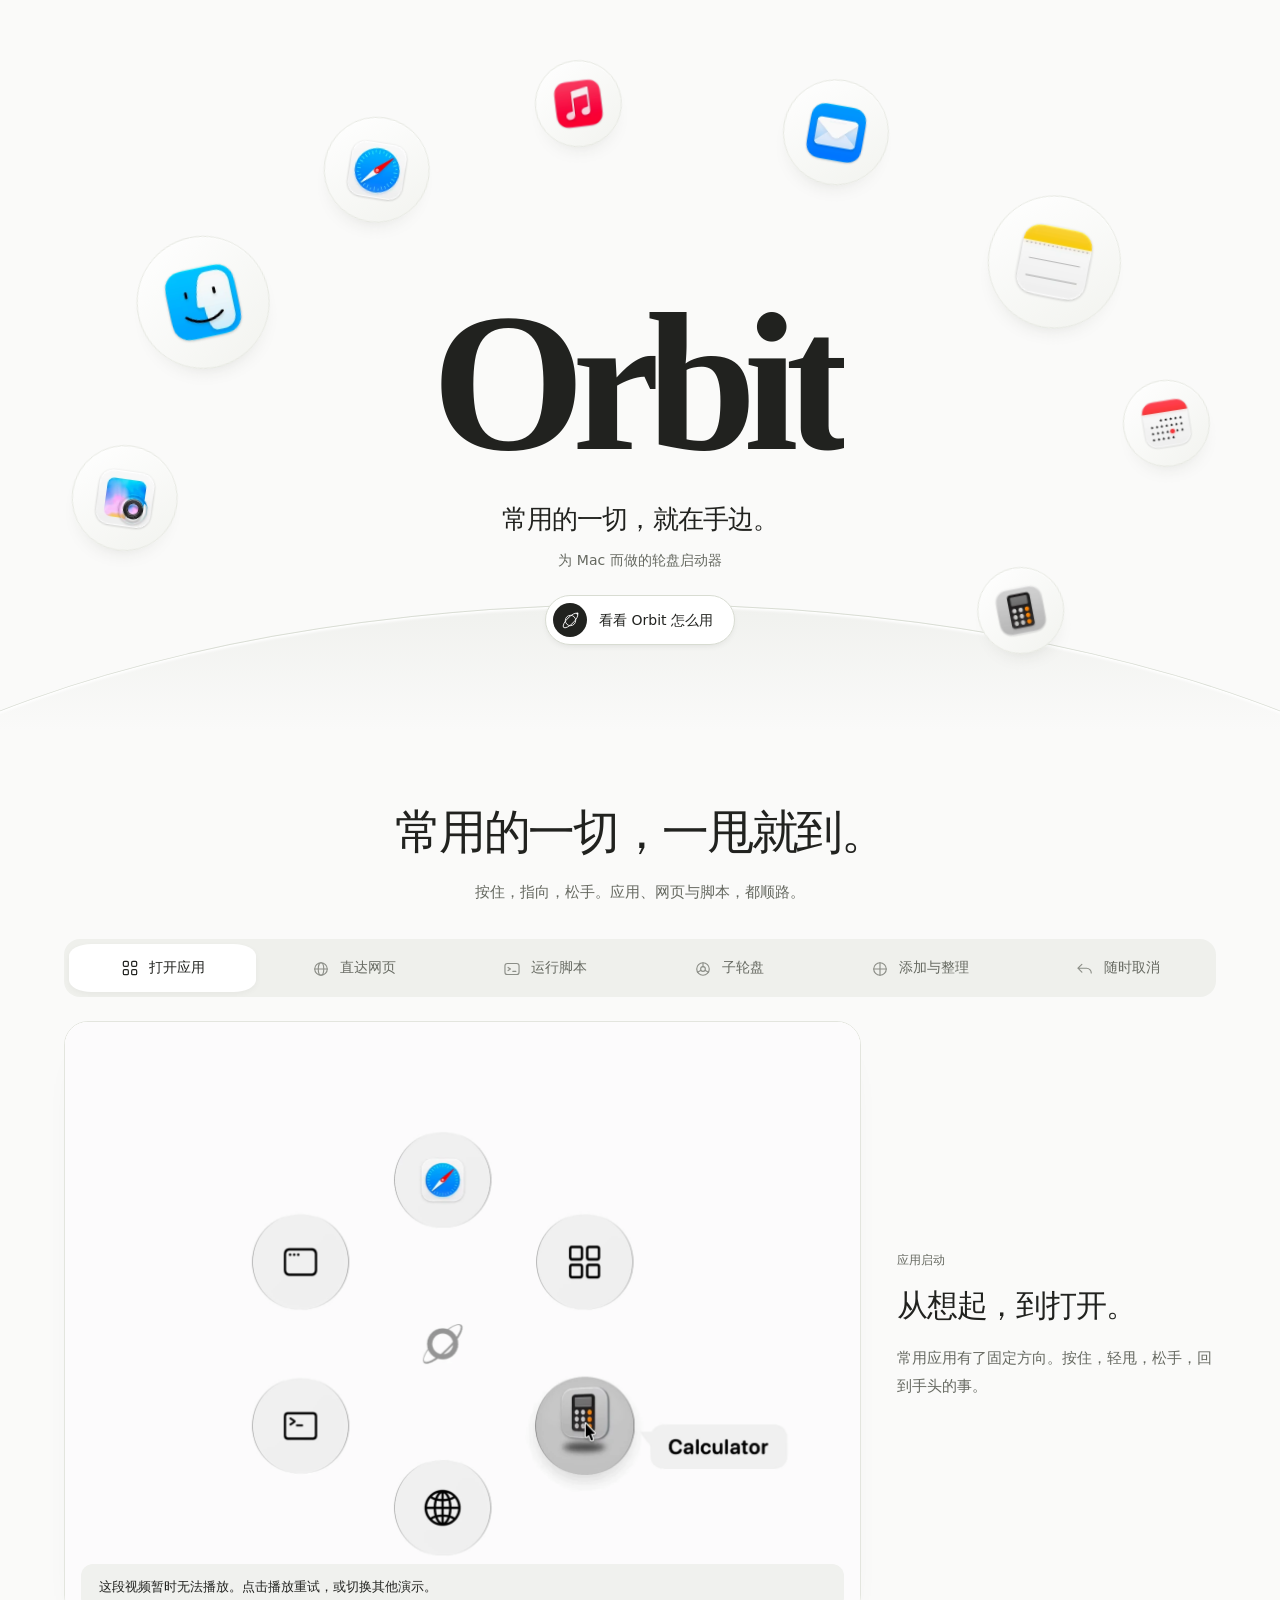
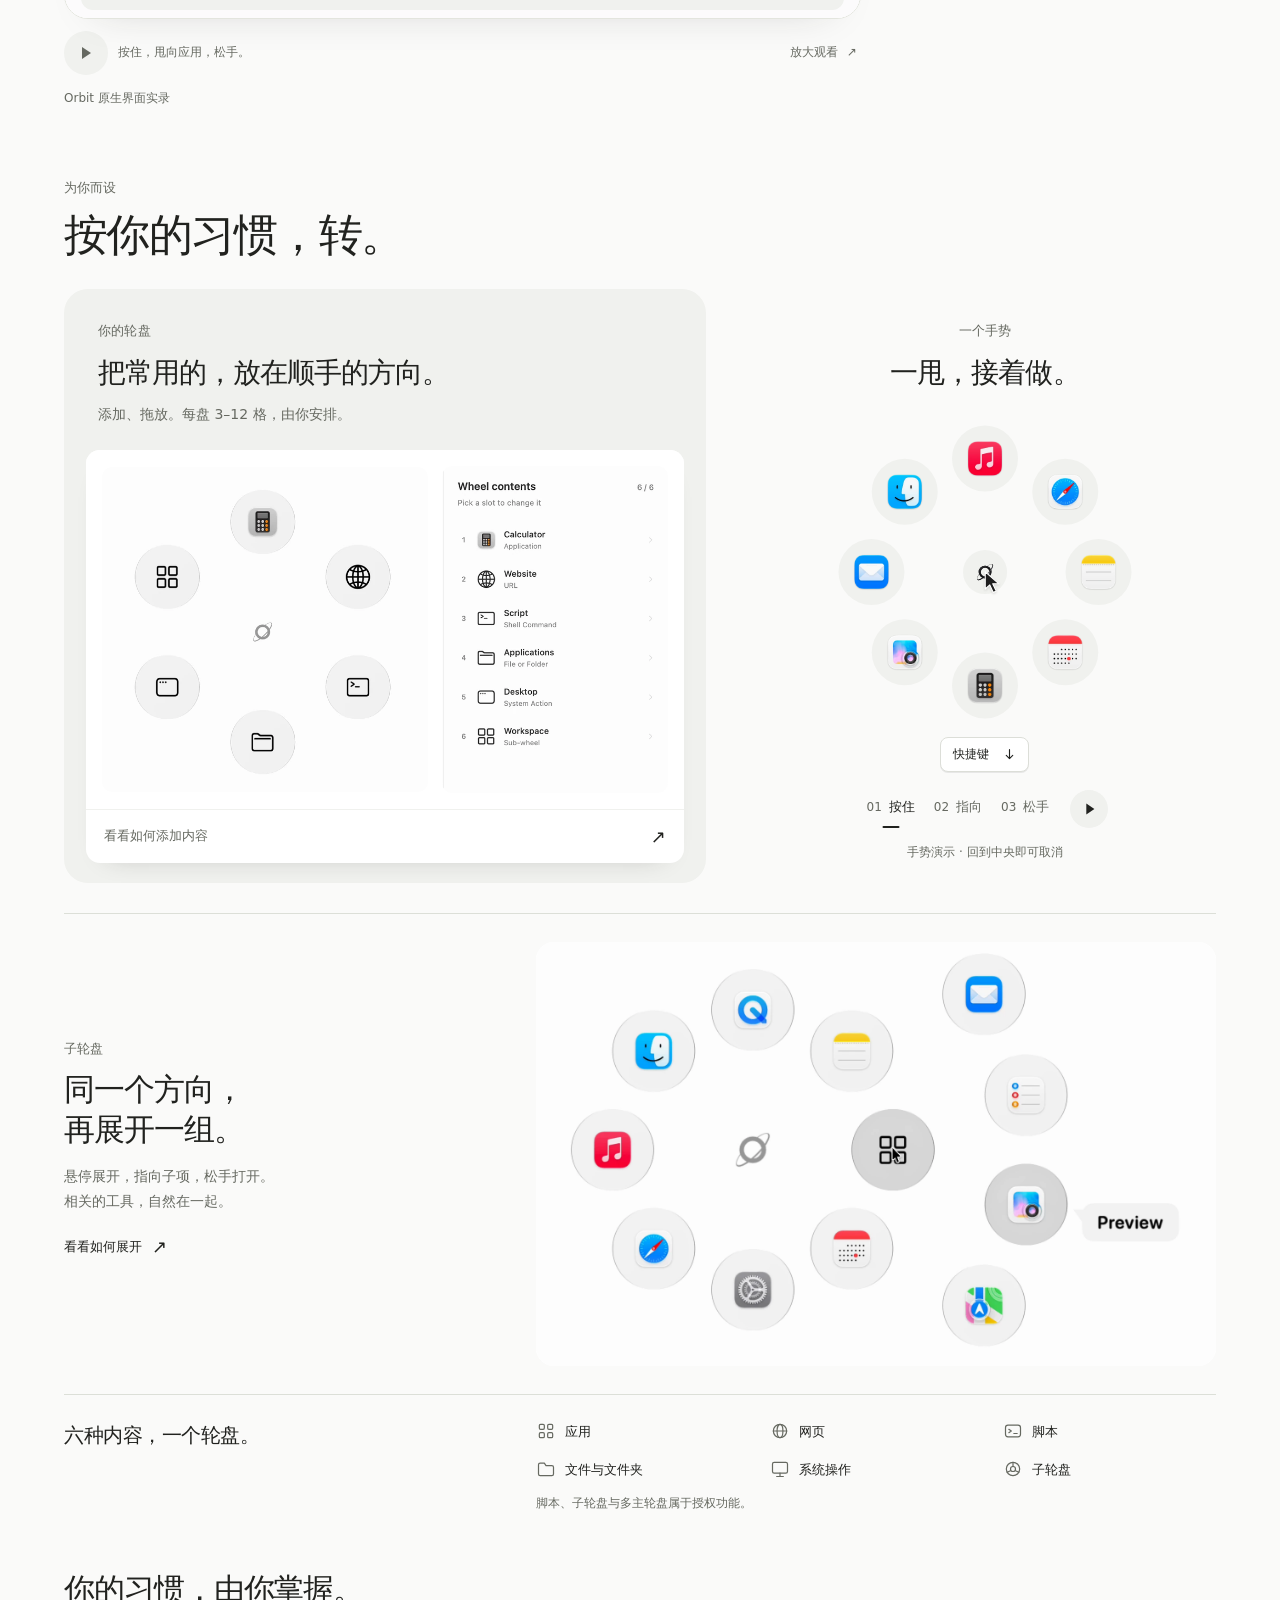
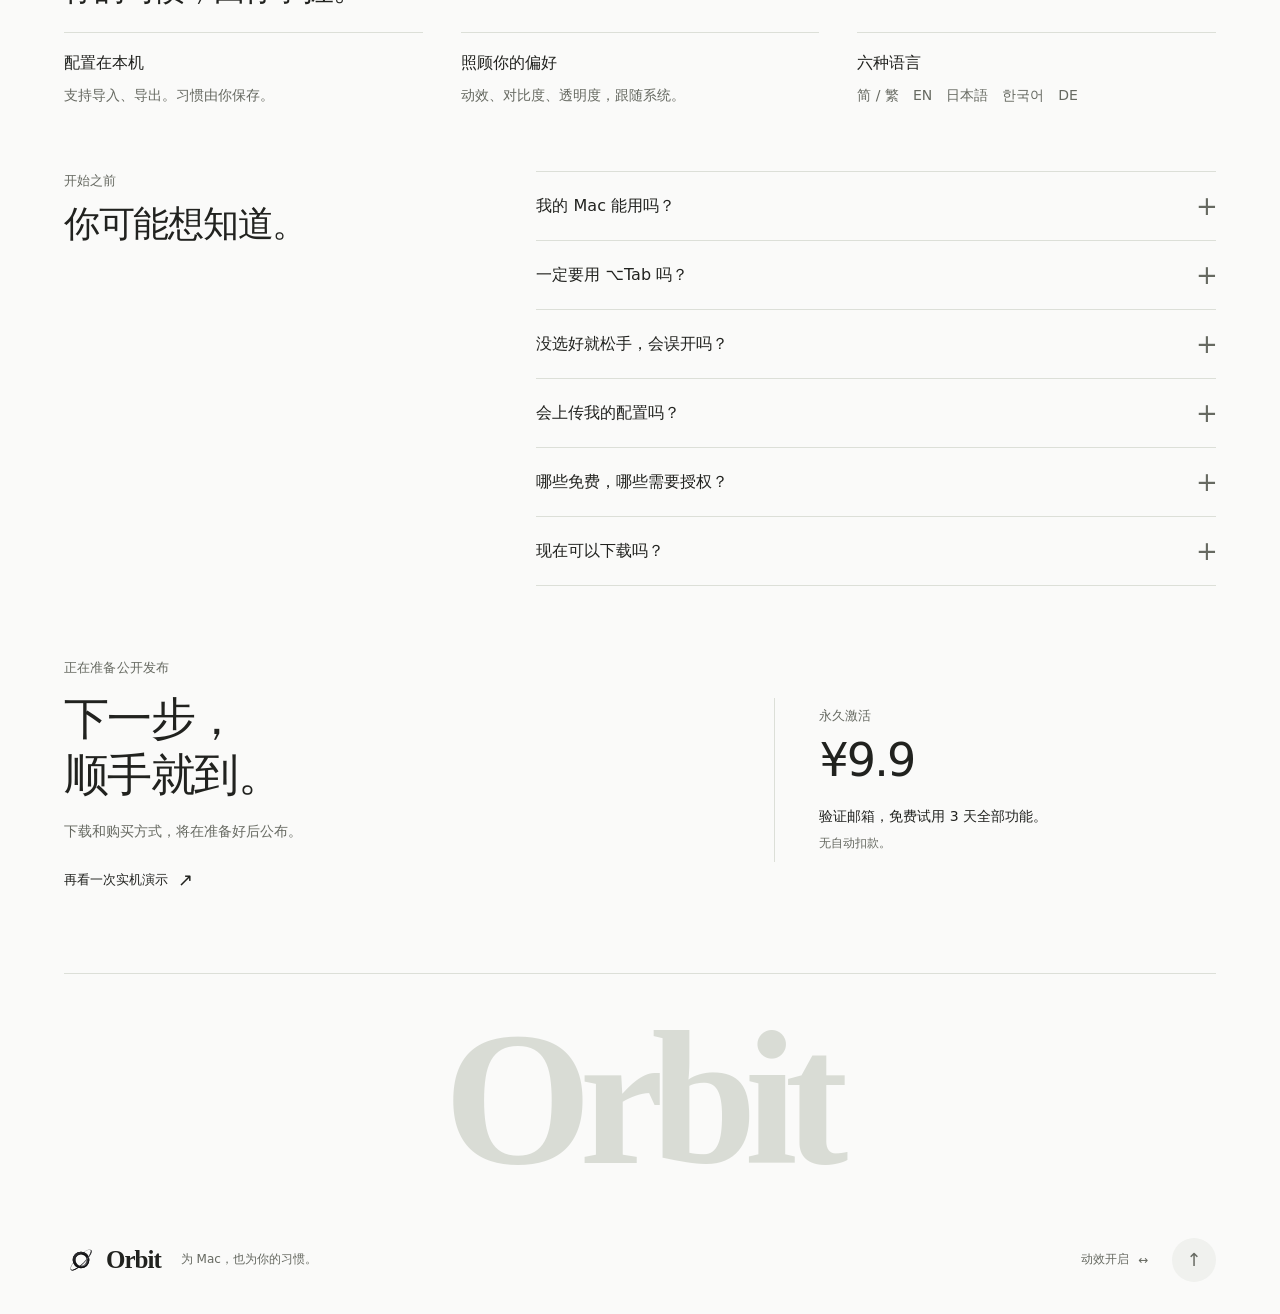
==== index.html @ b71935f8 "Choreograph Orbit first arrival and continuous action handoff" ====
<!doctype html>
<html lang="zh-CN" data-lang="zh" data-motion="on">
<head>
<meta charset="utf-8"><meta name="viewport" content="width=device-width, initial-scale=1">
<title>Orbit · 下一步，顺手就到。</title>
<meta name="description" content="Orbit，macOS 轮盘启动器。按住快捷键，甩向一格，松手打开。观看原生界面的实机演示。">
<link rel="canonical" href="https://mh-yan.github.io/orbit-site/">
<meta property="og:type" content="website"><meta property="og:url" content="https://mh-yan.github.io/orbit-site/">
<meta property="og:title" content="Orbit · 下一步，顺手就到。"><meta property="og:description" content="Orbit，macOS 轮盘启动器。按住快捷键，甩向一格，松手打开。">
<meta property="og:image" content="https://mh-yan.github.io/orbit-site/images/icon.png">
<meta name="theme-color" id="theme-color" content="#fafaf9">
<link rel="icon" type="image/png" sizes="1024x1024" href="images/icon.png">
<link rel="icon" type="image/svg+xml" sizes="any" href="images/orbit-app-icon.svg">
<link rel="apple-touch-icon" href="images/icon.png">
<script>document.documentElement.classList.add('js');try{var p=JSON.parse(localStorage.getItem('orbit-site-preferences-v3')||'{}');document.documentElement.dataset.lang=p.lang==='en'?'en':'zh';document.documentElement.dataset.motion=p.motion===false?'off':'on';}catch(e){}var navigation=performance.getEntriesByType('navigation')[0];if(document.documentElement.dataset.motion==='off'||matchMedia('(prefers-reduced-motion:reduce)').matches||(navigator.connection&&navigator.connection.saveData)||location.hash||document.hidden||(navigation&&navigation.type==='back_forward'))document.documentElement.dataset.entry='complete';</script>
<link rel="stylesheet" href="assets/site.css?v=34"><link rel="stylesheet" href="assets/details.css?v=34"><link rel="stylesheet" href="assets/motion.css?v=34">
<script src="assets/cinema-core.js?v=34" defer></script><script src="assets/site.js?v=34" defer></script><script src="assets/scroll.js?v=34" defer></script><script src="assets/orbital-motion.js?v=34" defer></script><script src="assets/gesture.js?v=34" defer></script><script src="assets/navigation.js?v=34" defer></script><script src="assets/entrance.js?v=34" defer></script><script src="assets/journey.js?v=34" defer></script>
</head>
<body>
<span id="nav-reveal-point" aria-hidden="true"></span>
<a class="skip-link" href="#main"><span data-zh>跳到正文</span><span data-en>Skip to content</span></a>
<header class="site-header"><div class="nav-inner">
<a class="brand" href="#main" aria-label="Orbit"><picture><source srcset="images/orbit-mark.svg?v=34" type="image/svg+xml"><img src="images/orbit-mark.png?v=34" width="36" height="36" alt=""></picture><span>Orbit</span></a>
<nav id="site-navigation" aria-label="主导航" data-label-zh="主导航" data-label-en="Main navigation"><a href="#cinema"><span data-zh>实机演示</span><span data-en>In action</span></a><a href="#make-it-yours"><span data-zh>为你而设</span><span data-en>Make it yours</span></a><a href="#faq"><span data-zh>常见问题</span><span data-en>Questions</span></a><a href="#availability" class="mobile-release"><span data-zh>发布进展</span><span data-en>Release updates</span></a></nav>
<div class="nav-actions"><button id="language-toggle" class="plain-control" type="button" aria-label="Switch to English">EN</button><a href="#availability" class="release-link"><span data-zh>发布进展</span><span data-en>Coming soon</span><span aria-hidden="true">↗</span></a><button id="menu-toggle" class="menu-toggle" type="button" aria-controls="site-navigation" aria-expanded="false" aria-label="打开导航" data-label-zh="打开导航" data-label-en="Open navigation"><span aria-hidden="true"></span></button></div>
</div></header>
<main id="main" tabindex="-1">
<div class="product-journey" id="product-journey">
<section class="hero" id="hero" aria-label="下一步，顺手就到。" data-label-zh="下一步，顺手就到。" data-label-en="Your next move. Just a flick away.">
<div class="hero-stage">
<div class="hero-scenery" aria-hidden="true"><div class="hero-horizon"><div class="horizon-surface"></div></div></div>
<div class="hero-intro">
<div class="intro-orbit" aria-hidden="true">
<span class="intro-app intro-app-main" style="--x:-.39;--y:.30;--mx:-.37;--my:.10;--turn:-12deg;--delay:120ms"><span><img src="assets/hero-icons/finder-128.webp" srcset="assets/hero-icons/finder-128.webp 1x, assets/hero-icons/finder-256.webp 2x" width="512" height="512" alt="" decoding="async"></span></span>
<span class="intro-app intro-app-middle" style="--x:-.235;--y:-.16;--mx:-.18;--my:-.30;--turn:9deg;--delay:170ms"><span><img src="assets/hero-icons/safari-128.webp" srcset="assets/hero-icons/safari-128.webp 1x, assets/hero-icons/safari-256.webp 2x" width="512" height="512" alt="" decoding="async"></span></span>
<span class="intro-app intro-app-small" style="--x:-.055;--y:-.39;--mx:.10;--my:-.39;--turn:-7deg;--delay:220ms"><span><img src="assets/hero-icons/music-128.webp" srcset="assets/hero-icons/music-128.webp 1x, assets/hero-icons/music-256.webp 2x" width="512" height="512" alt="" decoding="async"></span></span>
<span class="intro-app intro-app-middle" style="--x:.175;--y:-.29;--mx:.37;--my:-.13;--turn:10deg;--delay:270ms"><span><img src="assets/hero-icons/mail-128.webp" srcset="assets/hero-icons/mail-128.webp 1x, assets/hero-icons/mail-256.webp 2x" width="512" height="512" alt="" decoding="async"></span></span>
<span class="intro-app intro-app-main" style="--x:.37;--y:.16;--mx:.36;--my:.27;--turn:11deg;--delay:320ms"><span><img src="assets/hero-icons/notes-128.webp" srcset="assets/hero-icons/notes-128.webp 1x, assets/hero-icons/notes-256.webp 2x" width="512" height="512" alt="" decoding="async"></span></span>
<span class="intro-app intro-app-small" style="--x:.47;--y:.72;--mx:.34;--my:2.40;--turn:-9deg;--delay:370ms"><span><img src="assets/hero-icons/calendar-128.webp" srcset="assets/hero-icons/calendar-128.webp 1x, assets/hero-icons/calendar-256.webp 2x" width="512" height="512" alt="" decoding="async"></span></span>
<span class="intro-app intro-app-middle" style="--x:-.46;--y:.98;--mx:-.31;--my:2.46;--turn:8deg;--delay:420ms"><span><img src="assets/hero-icons/preview-128.webp" srcset="assets/hero-icons/preview-128.webp 1x, assets/hero-icons/preview-256.webp 2x" width="512" height="512" alt="" decoding="async"></span></span>
<span class="intro-app intro-app-small" style="--x:.34;--y:1.37;--mx:.03;--my:2.50;--turn:-11deg;--delay:470ms"><span><img src="assets/hero-icons/calculator-128.webp" srcset="assets/hero-icons/calculator-128.webp 1x, assets/hero-icons/calculator-256.webp 2x" width="512" height="512" alt="" decoding="async"></span></span>
</div>
<div class="hero-copy">
<h1 id="hero-title" class="wordmark"><span class="wordmark-art" aria-hidden="true"><span class="wordmark-o"><span class="wordmark-o-glyph">O</span><svg class="wordmark-o-trace" viewBox="0 0 200 240" fill="none" aria-hidden="true"><ellipse class="entry-orbit-line" cx="100" cy="120" rx="86" ry="34" transform="rotate(-45 100 120)" pathLength="1"/></svg></span><span class="wordmark-tail-frame"><span class="wordmark-tail">rbit</span></span></span><span class="sr-only">Orbit<span data-zh>，为 Mac 而做的轮盘启动器</span><span data-en>, a radial launcher for Mac</span></span></h1>
<p class="hero-description"><span data-zh>常用的一切，就在手边。</span><span data-en>Your everyday. Within reach.</span></p>
<p class="hero-definition"><span data-zh>为 Mac 而做的轮盘启动器</span><span data-en>A radial launcher, made for Mac.</span></p>
<div class="hero-actions"><a href="#cinema" data-journey-link class="hero-explore-link"><span class="hero-link-icon" aria-hidden="true"><svg class="hero-orbit-crest" viewBox="0 0 40 40" fill="none" stroke="currentColor" stroke-width="1.5" aria-hidden="true"><circle class="crest-planet" cx="20" cy="20" r="9"/><g class="crest-track"><ellipse cx="20" cy="20" rx="17" ry="6" transform="rotate(-45 20 20)"/></g><circle class="crest-dot" cx="32" cy="8" r="1.8" fill="currentColor" stroke="none"/></svg></span><span data-zh>看看 Orbit 怎么用</span><span data-en>See Orbit in action</span></a></div>
<p class="platform-note"><span>macOS 14+</span><span class="platform-note-divider" aria-hidden="true"></span><span data-zh>即将发布</span><span data-en>Coming soon</span></p>
</div>
</div>
</div>
</section>
<section class="cinema-section shell" id="cinema" tabindex="-1" aria-label="不止打开应用。" data-label-zh="不止打开应用。" data-label-en="Much more than a launcher.">
<div class="section-heading" data-reveal><div><h2 id="cinema-title"><span data-zh>常用的一切，一甩就到。</span><span data-en>Your everyday. A gesture away.</span></h2></div><p class="section-description"><span data-zh>按住，指向，松手。应用、网页与脚本，都顺路。</span><span data-en>Hold, aim, release. Apps, websites, and scripts. All within reach.</span></p></div>
<div class="cinema-layout"><div class="chapter-list" role="tablist" aria-label="功能实机演示" data-label-zh="功能实机演示" data-label-en="Feature recordings" aria-orientation="horizontal"><span class="chapter-indicator" aria-hidden="true"></span><button type="button" class="chapter is-active" id="chapter-launch" aria-label="打开应用" data-label-zh="打开应用" data-label-en="Apps" data-scene="0" role="tab" aria-selected="true" aria-controls="scene-launch" tabindex="0"><svg viewBox="0 0 24 24" fill="none" stroke="currentColor" stroke-width="1.45" stroke-linecap="round" stroke-linejoin="round" aria-hidden="true"><rect x="4" y="4" width="6" height="6" rx="1.5"/><rect x="14" y="4" width="6" height="6" rx="1.5"/><rect x="4" y="14" width="6" height="6" rx="1.5"/><rect x="14" y="14" width="6" height="6" rx="1.5"/></svg><span data-zh>打开应用</span><span data-en>Apps</span></button><button type="button" class="chapter" id="chapter-web" aria-label="直达网页" data-label-zh="直达网页" data-label-en="Websites" data-scene="1" role="tab" aria-selected="false" aria-controls="scene-web" tabindex="-1"><svg viewBox="0 0 24 24" fill="none" stroke="currentColor" stroke-width="1.45" stroke-linecap="round" stroke-linejoin="round" aria-hidden="true"><circle cx="12" cy="12" r="8"/><ellipse cx="12" cy="12" rx="3.5" ry="8"/><path d="M4 12h16"/></svg><span data-zh>直达网页</span><span data-en>Websites</span></button><button type="button" class="chapter" id="chapter-script" aria-label="运行脚本" data-label-zh="运行脚本" data-label-en="Scripts" data-scene="2" role="tab" aria-selected="false" aria-controls="scene-script" tabindex="-1"><svg viewBox="0 0 24 24" fill="none" stroke="currentColor" stroke-width="1.45" stroke-linecap="round" stroke-linejoin="round" aria-hidden="true"><rect x="3" y="5" width="18" height="14" rx="3"/><path d="m7 10 3 2-3 2m6 1h4"/></svg><span data-zh>运行脚本</span><span data-en>Scripts</span></button><button type="button" class="chapter" id="chapter-nest" aria-label="子轮盘" data-label-zh="子轮盘" data-label-en="Sub-wheels" data-scene="3" role="tab" aria-selected="false" aria-controls="scene-nest" tabindex="-1"><svg viewBox="0 0 24 24" fill="none" stroke="currentColor" stroke-width="1.45" stroke-linecap="round" stroke-linejoin="round" aria-hidden="true"><circle cx="12" cy="12" r="8"/><circle cx="12" cy="12" r="3"/><path d="M12 4v5m7 7-4-2m-10 2 4-2"/></svg><span data-zh>子轮盘</span><span data-en>Sub-wheels</span></button><button type="button" class="chapter" id="chapter-editor" aria-label="添加与整理" data-label-zh="添加与整理" data-label-en="Make it yours" data-scene="4" role="tab" aria-selected="false" aria-controls="scene-editor" tabindex="-1"><svg viewBox="0 0 24 24" fill="none" stroke="currentColor" stroke-width="1.45" stroke-linecap="round" stroke-linejoin="round" aria-hidden="true"><path d="M12 4v16M4 12h16"/><circle cx="12" cy="12" r="8"/></svg><span data-zh>添加与整理</span><span data-en>Make it yours</span></button><button type="button" class="chapter" id="chapter-cancel" aria-label="随时取消" data-label-zh="随时取消" data-label-en="Cancel" data-scene="5" role="tab" aria-selected="false" aria-controls="scene-cancel" tabindex="-1"><svg viewBox="0 0 24 24" fill="none" stroke="currentColor" stroke-width="1.45" stroke-linecap="round" stroke-linejoin="round" aria-hidden="true"><path d="M8 6 3 11l5 5m-5-5h11a6 6 0 0 1 6 6"/></svg><span data-zh>随时取消</span><span data-en>Cancel</span></button></div>
<div class="cinema-player" id="cinema-player"><div class="cinema-stage" id="cinema-stage"><div class="scene recording" id="scene-launch" role="tabpanel" aria-labelledby="chapter-launch" tabindex="0" data-scene-title-zh="按住，甩向应用，松手。" data-scene-title-en="Hold, aim at an app, and release." data-headline-zh="从想起，到打开。" data-headline-en="From thought to open." data-description-zh="常用应用有了固定方向。按住，轻甩，松手，回到手头的事。" data-description-en="Give your favorite apps a familiar direction. Hold, flick, release, and keep going." data-meta-zh="应用启动" data-meta-en="App launching"><video id="launch-video" width="1600" height="1200" poster="media/studio/v30-launch-poster.webp" data-src="media/studio/v30-launch.mp4" muted playsinline loop preload="none" aria-label="Orbit 原生界面实机录像" data-label-zh="Orbit 原生界面实机录像" data-label-en="Orbit native interface recording" disablepictureinpicture></video><img class="film-fallback" src="media/studio/v30-launch-poster.webp" alt="" width="1600" height="1200" hidden><p class="film-error" role="status" hidden></p></div>
<div class="scene recording" id="scene-web" role="tabpanel" aria-labelledby="chapter-web" tabindex="0" data-scene-title-zh="选中网页，一甩直达。" data-scene-title-en="A familiar direction for your favorite website." data-headline-zh="常去的网页，也顺路。" data-headline-en="Your places on the web." data-description-zh="工作台、文档、灵感收藏。把网址放进轮盘，用默认或指定的浏览器打开。" data-description-en="Your workspace, docs, and inspiration. Put a URL in a slot and open it in your preferred browser." data-meta-zh="支持指定浏览器" data-meta-en="Choose your browser" hidden><video id="web-video" width="1600" height="1200" poster="media/studio/v30-web-poster.webp" data-src="media/studio/v30-web.mp4" muted playsinline loop preload="none" aria-label="Orbit 原生界面实机录像" data-label-zh="Orbit 原生界面实机录像" data-label-en="Orbit native interface recording" disablepictureinpicture></video><img class="film-fallback" src="media/studio/v30-web-poster.webp" alt="" width="1600" height="1200" hidden><p class="film-error" role="status" hidden></p></div>
<div class="scene recording" id="scene-script" role="tabpanel" aria-labelledby="chapter-script" tabindex="0" data-scene-title-zh="一甩，工作目录与笔记就准备好了。" data-scene-title-en="Create a workspace and a note with one gesture." data-headline-zh="一格，准备好工作目录。" data-headline-en="Your workspace. Ready to go." data-description-zh="运行 Shell 脚本，创建工作目录、笔记和报告。跟着演示，看看实际生成的结果。" data-description-en="Run a shell script to create a workspace, a note, and a report. Watch the actual result appear." data-meta-zh="Shell / AppleScript · 需授权" data-meta-en="Shell / AppleScript · Licensed" hidden><video id="script-video" width="1600" height="1200" poster="media/studio/v30-script-poster.webp" data-src="media/studio/v30-script.mp4" muted playsinline loop preload="none" aria-label="Orbit 原生界面实机录像" data-label-zh="Orbit 原生界面实机录像" data-label-en="Orbit native interface recording" disablepictureinpicture></video><img class="film-fallback" src="media/studio/v30-script-poster.webp" alt="" width="1600" height="1200" hidden><p class="film-error" role="status" hidden></p></div>
<div class="scene recording" id="scene-nest" role="tabpanel" aria-labelledby="chapter-nest" tabindex="0" data-scene-title-zh="展开一组常用，再回到主轮盘。" data-scene-title-en="Open a group, then return to the main wheel." data-headline-zh="一个方向，再展开一组。" data-headline-en="One direction. A whole group." data-description-zh="工具各就各位。悬停展开子轮盘，移入子项，松手打开。" data-description-en="Keep your tools together. Hover to expand a sub-wheel, aim at an item, and release." data-meta-zh="分组整理 · 需授权" data-meta-en="Organize in groups · Licensed" hidden><video id="nest-video" width="1600" height="1200" poster="media/studio/v30-nest-poster.webp" data-src="media/studio/v30-nest.mp4" muted playsinline loop preload="none" aria-label="Orbit 原生界面实机录像" data-label-zh="Orbit 原生界面实机录像" data-label-en="Orbit native interface recording" disablepictureinpicture></video><img class="film-fallback" src="media/studio/v30-nest-poster.webp" alt="" width="1600" height="1200" hidden><p class="film-error" role="status" hidden></p></div>
<div class="scene recording" id="scene-editor" role="tabpanel" aria-labelledby="chapter-editor" tabindex="0" data-scene-title-zh="看看六种内容，如何放进一个圆。" data-scene-title-en="Watch six kinds of action come together." data-headline-zh="从空白，排成你的习惯。" data-headline-en="Start empty. Make it yours." data-description-zh="应用、文件、网页、脚本、系统操作、子轮盘，可以混合放在同一个轮盘里。" data-description-en="Mix apps, files, websites, scripts, system actions, and sub-wheels in the same wheel." data-meta-zh="每盘 3–12 格" data-meta-en="3–12 slots per wheel" hidden><video id="editor-video" width="1600" height="1200" poster="media/studio/v30-editor-poster.webp" data-src="media/studio/v30-editor.mp4" muted playsinline loop preload="none" aria-label="Orbit 原生界面实机录像" data-label-zh="Orbit 原生界面实机录像" data-label-en="Orbit native interface recording" disablepictureinpicture></video><img class="film-fallback" src="media/studio/v30-editor-poster.webp" alt="" width="1600" height="1200" hidden><p class="film-error" role="status" hidden></p></div>
<div class="scene recording" id="scene-cancel" role="tabpanel" aria-labelledby="chapter-cancel" tabindex="0" data-scene-title-zh="回到中央，什么也不打开。" data-scene-title-en="Back to the center. Nothing opens." data-headline-zh="没选好，就回到中央。" data-headline-en="Changed your mind? Just return." data-description-zh="指针回到中央，松手直接收起。什么也不打开，继续刚才的事。" data-description-en="Bring the pointer back to the center and release. Nothing opens. Carry on where you left off." data-meta-zh="回到中央即可取消" data-meta-en="Return to the center to cancel" hidden><video id="cancel-video" width="1600" height="1200" poster="media/studio/v30-cancel-poster.webp" data-src="media/studio/v30-cancel.mp4" muted playsinline loop preload="none" aria-label="Orbit 原生界面实机录像" data-label-zh="Orbit 原生界面实机录像" data-label-en="Orbit native interface recording" disablepictureinpicture></video><img class="film-fallback" src="media/studio/v30-cancel-poster.webp" alt="" width="1600" height="1200" hidden><p class="film-error" role="status" hidden></p></div>
</div>
<div class="stage-caption"><button id="cinema-play" class="transport-button" type="button" aria-label="播放当前章节" aria-controls="launch-video"><span id="transport-icon" aria-hidden="true">▷</span></button><p id="scene-caption" aria-live="polite" aria-atomic="true">按住，甩向应用，松手。</p><a id="cinema-open" class="text-button" href="media/studio/v30-launch.mp4" target="_blank" rel="noopener" aria-label="在新标签页放大观看原始录像" data-label-zh="在新标签页放大观看原始录像" data-label-en="Watch the original recording in a new tab"><span data-zh>放大观看</span><span data-en>Open full size</span><span aria-hidden="true">↗</span></a></div>
</div>
<div class="scene-story" id="scene-story"><div><span id="scene-meta">应用启动</span><h3 id="scene-headline">从想起，到打开。</h3></div><p id="scene-description">常用应用有了固定方向。按住，轻甩，松手，回到手头的事。</p></div>
</div>
<p class="footage-note"><span data-zh>Orbit 原生界面实录</span><span data-en>Recorded in the native Orbit interface</span></p>
<noscript><p class="no-script">直接观看：<a href="media/studio/v30-launch.mp4">打开应用</a> / <a href="media/studio/v30-web.mp4">直达网页</a> / <a href="media/studio/v30-script.mp4">运行脚本</a> / <a href="media/studio/v30-nest.mp4">子轮盘</a> / <a href="media/studio/v30-editor.mp4">添加与整理</a> / <a href="media/studio/v30-cancel.mp4">随时取消</a></p></noscript>
</section></div>
<section class="collection shell section detail-section" id="make-it-yours" aria-labelledby="custom-title">
<div class="collection-heading detail-heading" data-reveal>
<p class="eyebrow"><span data-zh>为你而设</span><span data-en>Make it yours</span></p>
<h2 id="custom-title"><span data-zh>按你的习惯，转。</span><span data-en>Around the way you work.</span></h2>
</div>
<div class="customization-layout">
<article class="setup-feature" data-reveal>
<div class="detail-copy">
<p class="detail-overline"><span data-zh>你的轮盘</span><span data-en>Your own orbit</span></p>
<h3><span data-zh>把常用的，放在顺手的方向。</span><span data-en>A familiar place for your favorites.</span></h3>
<p><span data-zh>添加、拖放。每盘 3–12 格，由你安排。</span><span data-en>Add, drag, arrange. Make 3–12 slots your own.</span></p>
</div>
<a href="#cinema" id="editor-jump" class="editor-showcase" aria-label="观看添加与整理的实机演示" data-label-zh="观看添加与整理的实机演示" data-label-en="Watch the native setup recording"><div class="editor-details"><span class="editor-detail-wheel"><img src="media/studio/v30-editor.webp" width="1920" height="1440" alt="Orbit 编辑器中的轮盘预览局部" data-alt-zh="Orbit 编辑器中的轮盘预览局部" data-alt-en="Detail of the wheel preview in Orbit’s native editor" loading="lazy" decoding="async"></span><span class="editor-detail-list"><img src="media/studio/v30-editor.webp" width="1920" height="1440" alt="Orbit 编辑器中的六种快捷项列表局部" data-alt-zh="Orbit 编辑器中的六种快捷项列表局部" data-alt-en="Detail of six shortcut types in Orbit’s native editor" loading="lazy" decoding="async"></span></div>
<span class="editor-caption"><span data-zh>看看如何添加内容</span><span data-en>See how to add your shortcuts</span><span aria-hidden="true">↗</span></span>
</a>
</article>
<section class="gesture-section gesture-feature" id="gesture" aria-labelledby="gesture-title" data-phase="aim" data-running="false" data-animate="off">
<div class="gesture-heading"><p class="card-tag"><span data-zh>一个手势</span><span data-en>One gesture</span></p><h3 id="gesture-title"><span data-zh>一甩，接着做。</span><span data-en>A flick. And you’re there.</span></h3></div>
<figure class="gesture-illustration">
<div class="gesture-stage" id="gesture-stage" role="img" aria-label="手势演示：指向 Safari，圆球变为黑色。" data-label-zh="手势演示：指向 Safari，圆球变为黑色。" data-label-en="Gesture illustration: point at Safari to select its circle.">
<div class="gesture-orbit" aria-hidden="true">
<span class="gesture-centre"></span>
<span class="gesture-node" style="--x:0%;--y:-172%"><span class="gesture-face"><img src="assets/gesture-icons/music-128.webp" srcset="assets/gesture-icons/music-128.webp 1x, assets/gesture-icons/music-256.webp 2x" alt="" width="128" height="128" loading="lazy" decoding="async"></span></span>
<span class="gesture-node gesture-target" style="--x:121.6%;--y:-121.6%"><span class="gesture-face"><img src="assets/gesture-icons/safari-128.webp" srcset="assets/gesture-icons/safari-128.webp 1x, assets/gesture-icons/safari-256.webp 2x" alt="" width="128" height="128" loading="lazy" decoding="async"></span><span class="gesture-app-name">Safari</span></span>
<span class="gesture-node" style="--x:172%;--y:0%"><span class="gesture-face"><img src="assets/gesture-icons/notes-128.webp" srcset="assets/gesture-icons/notes-128.webp 1x, assets/gesture-icons/notes-256.webp 2x" alt="" width="128" height="128" loading="lazy" decoding="async"></span></span>
<span class="gesture-node" style="--x:121.6%;--y:121.6%"><span class="gesture-face"><img src="assets/gesture-icons/calendar-128.webp" srcset="assets/gesture-icons/calendar-128.webp 1x, assets/gesture-icons/calendar-256.webp 2x" alt="" width="128" height="128" loading="lazy" decoding="async"></span></span>
<span class="gesture-node" style="--x:0%;--y:172%"><span class="gesture-face"><img src="assets/gesture-icons/calculator-128.webp" srcset="assets/gesture-icons/calculator-128.webp 1x, assets/gesture-icons/calculator-256.webp 2x" alt="" width="128" height="128" loading="lazy" decoding="async"></span></span>
<span class="gesture-node" style="--x:-121.6%;--y:121.6%"><span class="gesture-face"><img src="assets/gesture-icons/preview-128.webp" srcset="assets/gesture-icons/preview-128.webp 1x, assets/gesture-icons/preview-256.webp 2x" alt="" width="128" height="128" loading="lazy" decoding="async"></span></span>
<span class="gesture-node" style="--x:-172%;--y:0%"><span class="gesture-face"><img src="assets/gesture-icons/mail-128.webp" srcset="assets/gesture-icons/mail-128.webp 1x, assets/gesture-icons/mail-256.webp 2x" alt="" width="128" height="128" loading="lazy" decoding="async"></span></span>
<span class="gesture-node" style="--x:-121.6%;--y:-121.6%"><span class="gesture-face"><img src="assets/gesture-icons/finder-128.webp" srcset="assets/gesture-icons/finder-128.webp 1x, assets/gesture-icons/finder-256.webp 2x" alt="" width="128" height="128" loading="lazy" decoding="async"></span></span>
<span class="gesture-pointer"><svg viewBox="0 0 26 36" fill="none"><path d="M4 2v25l6.6-6 5.1 11 4.3-2-5.1-10.6H24L4 2Z" fill="#1d1d1d" stroke="white" stroke-width="1.6" stroke-linejoin="round"/></svg></span>
<span class="gesture-choice"><img src="assets/gesture-icons/safari-128.webp" srcset="assets/gesture-icons/safari-128.webp 1x, assets/gesture-icons/safari-256.webp 2x" alt="" width="128" height="128" loading="lazy" decoding="async"><span>Safari</span><small><span data-zh>松手打开</span><span data-en>Release to open</span></small></span>
</div>
<span class="gesture-keycap" aria-hidden="true"><span data-zh>快捷键</span><span data-en>Shortcut</span><svg viewBox="0 0 16 16" fill="none"><path d="M8 2v11m-4-4 4 4 4-4" stroke="currentColor" stroke-width="1.4" stroke-linecap="round" stroke-linejoin="round"/></svg></span>
</div>
<figcaption class="gesture-caption">
<div class="gesture-controls">
<div class="gesture-step-controls" role="group" aria-label="逐步查看手势" data-label-zh="逐步查看手势" data-label-en="Explore the gesture step by step">
<button type="button" class="gesture-step" data-step="hold" aria-controls="gesture-stage" aria-pressed="false"><span class="gesture-step-number" aria-hidden="true">01</span><span data-zh>按住</span><span data-en>Hold</span></button>
<button type="button" class="gesture-step" data-step="aim" aria-controls="gesture-stage" aria-pressed="true"><span class="gesture-step-number" aria-hidden="true">02</span><span data-zh>指向</span><span data-en>Aim</span></button>
<button type="button" class="gesture-step" data-step="release" aria-controls="gesture-stage" aria-pressed="false"><span class="gesture-step-number" aria-hidden="true">03</span><span data-zh>松手</span><span data-en>Release</span></button>
</div>
<button type="button" class="gesture-toggle" id="gesture-toggle" aria-controls="gesture-stage" aria-label="播放手势演示" aria-pressed="false"><svg class="gesture-play-mark" viewBox="0 0 20 20" aria-hidden="true"><path d="m7 4 9 6-9 6Z" fill="currentColor"/></svg><svg class="gesture-pause-mark" viewBox="0 0 20 20" aria-hidden="true"><path d="M6 4h3v12H6zm5 0h3v12h-3z" fill="currentColor"/></svg></button>
</div>
<p class="gesture-note"><span data-zh>手势演示 · 回到中央即可取消</span><span data-en>Gesture illustration · Return to the center to cancel</span></p>
</figcaption>
<p class="sr-only" id="gesture-announcement" aria-live="polite" aria-atomic="true"></p>
</figure>
</section>
</div>
<article class="subwheel-feature" data-reveal>
<div class="subwheel-copy">
<p class="detail-overline"><span data-zh>子轮盘</span><span data-en>Sub-wheels</span></p>
<h3><span data-zh>同一个方向，<br>再展开一组。</span><span data-en>One direction.<br>A whole group.</span></h3>
<p><span data-zh>悬停展开，指向子项，松手打开。<br>相关的工具，自然在一起。</span><span data-en>Hover to expand, aim, and release.<br>Keep related tools together.</span></p>
<a href="#cinema" data-show-scene="nest" class="detail-link"><span data-zh>看看如何展开</span><span data-en>See it unfold</span><span aria-hidden="true">↗</span></a>
</div>
<figure class="subwheel-media"><img src="media/studio/v30-nest-card.webp" alt="彩色应用圆球与展开的子轮盘" data-alt-zh="彩色应用圆球与展开的子轮盘" data-alt-en="Colored app circles with an expanded sub-wheel" width="1600" height="1000" loading="lazy" decoding="async"></figure>
</article>
<div class="capabilities" data-reveal>
<div class="capability-intro"><h3><span data-zh>六种内容，一个轮盘。</span><span data-en>Six kinds of shortcut. One wheel.</span></h3></div>
<ul class="capability-list">
<li><svg viewBox="0 0 24 24" fill="none" stroke="currentColor" stroke-width="1.45" stroke-linecap="round" stroke-linejoin="round" aria-hidden="true"><rect x="4" y="4" width="6" height="6" rx="1.5"/><rect x="14" y="4" width="6" height="6" rx="1.5"/><rect x="4" y="14" width="6" height="6" rx="1.5"/><rect x="14" y="14" width="6" height="6" rx="1.5"/></svg><span data-zh>应用</span><span data-en>Apps</span></li>
<li><svg viewBox="0 0 24 24" fill="none" stroke="currentColor" stroke-width="1.45" stroke-linecap="round" stroke-linejoin="round" aria-hidden="true"><circle cx="12" cy="12" r="8"/><ellipse cx="12" cy="12" rx="3.5" ry="8"/><path d="M4 12h16"/></svg><span data-zh>网页</span><span data-en>Websites</span></li>
<li><svg viewBox="0 0 24 24" fill="none" stroke="currentColor" stroke-width="1.45" stroke-linecap="round" stroke-linejoin="round" aria-hidden="true"><rect x="3" y="5" width="18" height="14" rx="3"/><path d="m7 10 3 2-3 2m6 1h4"/></svg><span data-zh>脚本</span><span data-en>Scripts</span></li>
<li><svg viewBox="0 0 24 24" fill="none" stroke="currentColor" stroke-width="1.45" stroke-linecap="round" stroke-linejoin="round" aria-hidden="true"><path d="M3 7a2 2 0 0 1 2-2h5l2 3h7a2 2 0 0 1 2 2v8a2 2 0 0 1-2 2H5a2 2 0 0 1-2-2Z"/></svg><span data-zh>文件与文件夹</span><span data-en>Files & folders</span></li>
<li><svg viewBox="0 0 24 24" fill="none" stroke="currentColor" stroke-width="1.45" stroke-linecap="round" stroke-linejoin="round" aria-hidden="true"><rect x="3" y="4" width="18" height="13" rx="2"/><path d="M8 21h8m-4-4v4"/></svg><span data-zh>系统操作</span><span data-en>System actions</span></li>
<li><svg viewBox="0 0 24 24" fill="none" stroke="currentColor" stroke-width="1.45" stroke-linecap="round" stroke-linejoin="round" aria-hidden="true"><circle cx="12" cy="12" r="8"/><circle cx="12" cy="12" r="3"/><path d="M12 4v5m7 7-4-2m-10 2 4-2"/></svg><span data-zh>子轮盘</span><span data-en>Sub-wheels</span></li>
</ul>
<p class="license-note"><span data-zh>脚本、子轮盘与多主轮盘属于授权功能。</span><span data-en>Scripts, sub-wheels, and multiple wheels are licensed features.</span></p>
</div>
</section>
<section class="quiet-section shell detail-quiet" data-reveal aria-label="你的习惯，由你掌握。" data-label-zh="你的习惯，由你掌握。" data-label-en="Your setup. Yours to keep.">
<h2 class="quiet-heading"><span data-zh>你的习惯，由你掌握。</span><span data-en>Your setup. Yours to keep.</span></h2>
<dl class="quiet-list">
<div><dt><span data-zh>配置在本机</span><span data-en>Locally yours</span></dt><dd><span data-zh>支持导入、导出。习惯由你保存。</span><span data-en>Import, export, and keep your setup.</span></dd></div>
<div><dt><span data-zh>照顾你的偏好</span><span data-en>Comfort comes first</span></dt><dd><span data-zh>动效、对比度、透明度，跟随系统。</span><span data-en>Motion, contrast, and transparency follow your system.</span></dd></div>
<div><dt><span data-zh>六种语言</span><span data-en>Six languages</span></dt><dd><span class="language-list"><span>简 / 繁</span><span>EN</span><span>日本語</span><span>한국어</span><span>DE</span></span></dd></div>
</dl>
</section>
<section class="faq-section shell section detail-faq" id="faq" aria-label="你可能想知道。" data-label-zh="你可能想知道。" data-label-en="Good to know."><div class="faq-intro" data-reveal><p class="eyebrow"><span data-zh>开始之前</span><span data-en>Before you begin</span></p><h2 id="faq-title"><span data-zh>你可能想知道。</span><span data-en>Good to know.</span></h2></div><div class="faq-list"><details><summary><span data-zh>我的 Mac 能用吗？</span><span data-en>Will it work on my Mac?</span><span class="faq-plus" aria-hidden="true">+</span></summary><div class="faq-answer"><p><span data-zh>Orbit 运行于 macOS 14 及更新版本。尚未公开发布，正式下载时会注明安装包支持的芯片架构。</span><span data-en>Orbit runs on macOS 14 and later. It has not been publicly released yet. Supported chip architectures will be listed with the download.</span></p></div></details>
<details><summary><span data-zh>一定要用 ⌥Tab 吗？</span><span data-en>Do I have to use ⌥Tab?</span><span class="faq-plus" aria-hidden="true">+</span></summary><div class="faq-answer"><p><span data-zh>不用。在「设置 → 怎么打开」录入顺手的快捷键即可。也可以选鼠标中键或侧键；鼠标触发需要辅助功能权限。</span><span data-en>No. Choose a shortcut in Settings → Opening. You can also use a middle or side mouse button; mouse activation needs Accessibility permission.</span></p></div></details>
<details><summary><span data-zh>没选好就松手，会误开吗？</span><span data-en>What if I release without choosing?</span><span class="faq-plus" aria-hidden="true">+</span></summary><div class="faq-answer"><p><span data-zh>指针还在中央死区时，松手直接收起，什么也不打开。想取消也可以按 Esc。「取消」实机演示展示的就是这个动作。</span><span data-en>If the pointer is in the central dead zone, releasing closes the wheel without opening anything. Esc cancels too. The Cancel recording shows this gesture.</span></p></div></details>
<details><summary><span data-zh>会上传我的配置吗？</span><span data-en>Where does my setup live?</span><span class="faq-plus" aria-hidden="true">+</span></summary><div class="faq-answer"><p><span data-zh>轮盘配置保存在 Mac 本地，支持导入导出。基础启动功能不需要联网；授权激活与校验会联系授权服务。你打开的网页和自己设置的脚本可能访问网络。</span><span data-en>Your configuration is stored locally and supports import/export. Basic launching needs no connection. Activation and license checks contact a licensing service. Websites and your own scripts may access the network.</span></p></div></details>
<details><summary><span data-zh>哪些免费，哪些需要授权？</span><span data-en>What’s free, and what is licensed?</span><span class="faq-plus" aria-hidden="true">+</span></summary><div class="faq-answer"><p><span data-zh>基础功能包括一个主轮盘、每盘 3–12 格、应用、文件、网页、系统操作、外观自定义和导入导出。子轮盘、多主轮盘、Shell 与 AppleScript 属于授权功能。永久激活 ¥9.9；验证邮箱后可免费试用 3 天全部功能，无自动扣款。当前尚未开售，正在准备正式发布。</span><span data-en>Core features include one main wheel with 3–12 slots, apps, files, websites, system actions, appearance settings, and import/export. Sub-wheels, multiple wheels, shell commands, and AppleScript are licensed features. Lifetime activation is ¥9.9. Verify your email for a 3-day full-feature trial, with no automatic billing. Public release is in preparation.</span></p></div></details>
<details><summary><span data-zh>现在可以下载吗？</span><span data-en>Can I download Orbit now?</span><span class="faq-plus" aria-hidden="true">+</span></summary><div class="faq-answer"><p><span data-zh>目前没有公开下载。这里先带你认识 Orbit，下载和购买方式会在准备好后公布。</span><span data-en>There is no public download yet. This page introduces Orbit; download and purchase details will follow when they are ready.</span></p></div></details></div></section>
<section class="closing shell detail-closing" data-reveal id="availability" aria-label="让每一次切换都顺手一点。" data-label-zh="让每一次切换都顺手一点。" data-label-en="Make your next move feel natural.">
<div class="closing-intro">
<p class="eyebrow"><span data-zh>正在准备公开发布</span><span data-en>Preparing for public release</span></p>
<h2 id="closing-title"><span data-zh>下一步，<em>顺手就到。</em></span><span data-en>Your next move.<br><em>Just a flick away.</em></span></h2>
<p class="release-status"><span data-zh>下载和购买方式，将在准备好后公布。</span><span data-en>Download and purchase details will follow at launch.</span></p>
<a href="#cinema" class="detail-link"><span data-zh>再看一次实机演示</span><span data-en>Watch Orbit in action</span><span aria-hidden="true">↗</span></a>
</div>
<div class="release-offer">
<p class="release-price"><span><span data-zh>永久激活</span><span data-en>Lifetime activation</span></span><strong>¥9.9</strong></p>
<p class="release-trial"><span data-zh>验证邮箱，免费试用 3 天全部功能。</span><span data-en>Verify your email for a 3-day full-feature trial.</span></p>
<p class="release-billing"><span data-zh>无自动扣款。</span><span data-en>No automatic billing.</span></p>
</div>
</section>
</main>
<footer class="site-footer shell"><div class="footer-wordmark" aria-hidden="true">Orbit</div><a class="footer-brand" href="#main"><picture><source srcset="images/orbit-mark.svg?v=34" type="image/svg+xml"><img src="images/orbit-mark.png?v=34" width="36" height="36" alt="" loading="lazy" decoding="async"></picture><span>Orbit</span></a><span class="footer-note"><span data-zh>为 Mac，也为你的习惯。</span><span data-en>For your Mac. For your way of working.</span></span><button id="motion-toggle" type="button" class="text-button" aria-pressed="true"><span id="motion-label"><span data-zh>动效开启</span><span data-en>Motion on</span></span><span aria-hidden="true">↔</span></button><a class="text-button" href="#main" aria-label="回到顶部" data-label-zh="回到顶部" data-label-en="Back to top">↑</a></footer>
</body>
</html>
---- assets/site.css ----
/* Orbit. A quiet canvas, native product evidence, and one orbital signature. */
:root {
 color-scheme:light; --page:#fafaf9; --ink:#21221f; --muted:#666961;
 --line:#dcdfd8; --soft:#f0f1ee; --paper:#fff;
 --gutter:clamp(20px,5vw,72px); --header-height:80px;
 --ease:cubic-bezier(.22,1,.36,1);
 --display:"Iowan Old Style","Palatino Linotype",Georgia,serif;
 font-family:-apple-system,BlinkMacSystemFont,"SF Pro Display","PingFang SC",system-ui,sans-serif;
 font-synthesis:none; font-optical-sizing:auto; scroll-behavior:smooth; scroll-padding-top:100px;
}
* {box-sizing:border-box}
body {margin:0;background:var(--page);color:var(--ink);-webkit-font-smoothing:antialiased}
button,input {font:inherit}
button,a,input {-webkit-tap-highlight-color:transparent;touch-action:manipulation}
button {color:inherit;cursor:pointer;border:0} button:disabled {cursor:default}
a {color:inherit;text-decoration:none}
img,video {display:block;max-width:100%} img {height:auto}
figure,p,h1,h2,h3,dl,dd,ol {margin:0}
h1,h2,h3 {text-wrap:balance}
button:focus-visible,a:focus-visible,input:focus-visible,summary:focus-visible,[tabindex]:focus-visible {outline:2px solid var(--ink);outline-offset:5px}
::selection {background:#dce4ee;color:#1e2834}
[hidden] {display:none!important}
html[data-lang="zh"] [data-en],html[data-lang="en"] [data-zh] {display:none!important}
.shell {width:100%;max-width:1328px;margin-inline:auto;padding-inline:var(--gutter)}
.sr-only {position:absolute;width:1px;height:1px;overflow:hidden;clip:rect(0,0,0,0);white-space:nowrap}
.skip-link {position:fixed;top:-100px;left:24px;z-index:99;padding:14px 20px;border-radius:12px;background:var(--ink);color:#fff}
.skip-link:focus {top:16px}
.site-header {position:fixed;inset:18px 20px auto;z-index:40;pointer-events:none}
#nav-reveal-point {position:absolute;top:160px;left:0;width:1px;height:1px;pointer-events:none}
.js .site-header {opacity:0;transform:translateY(-12px)}
.js .site-header .nav-inner {pointer-events:none}
.js .site-header[data-raised="true"],.js .site-header:has(:focus-visible),.js .site-header[data-menu-open="true"] {opacity:1;transform:none}
.js .site-header[data-raised="true"] .nav-inner,.js .site-header:has(:focus-visible) .nav-inner,.js .site-header[data-menu-open="true"] .nav-inner {pointer-events:auto}
.nav-inner {display:flex;align-items:center;justify-content:space-between;gap:30px;width:max-content;max-width:100%;min-height:60px;margin:auto;padding:6px 7px 6px 16px;border:1px solid #dedfd8b3;border-radius:20px;background:#fffffffa;box-shadow:0 8px 24px -16px #21221f30;pointer-events:auto}
.brand,.footer-brand {display:flex;align-items:center;gap:8px;flex-shrink:0;min-height:44px}
.brand span {font:600 27px/.95 var(--display);letter-spacing:-1.3px}
.brand img,.footer-brand img {width:34px;height:34px}
.site-header nav {display:flex;align-items:center;gap:24px;font-size:13px;color:var(--muted)}
.site-header nav a {display:flex;align-items:center;min-height:44px;white-space:nowrap}
.nav-actions {display:flex;align-items:center;gap:4px}
.plain-control {width:44px;height:44px;font-size:12px;background:transparent;border-radius:12px}
.release-link {display:inline-flex;align-items:center;gap:14px;min-height:44px;padding:0 17px;border-radius:14px;background:var(--ink);color:#fff;font-size:12px;font-weight:500;white-space:nowrap}
.menu-toggle,.site-header .mobile-release {display:none}
.eyebrow {color:var(--muted);font-size:13px;line-height:1.6;letter-spacing:.01em}
.section {padding-block:88px}
.button {display:inline-flex;justify-content:center;align-items:center;gap:20px;min-height:50px;padding:13px 25px;border-radius:14px;font-size:14px;font-weight:500;line-height:1.4;white-space:nowrap}
.button-ink {background:var(--ink);color:#fff}
.text-button {display:inline-flex;align-items:center;justify-content:center;gap:9px;min-height:44px;padding:8px 4px;background:transparent;font-size:12px;white-space:nowrap}
/* The hero is a brand introduction. Real recordings begin in the next section. */
.hero {position:relative;text-align:center}
.hero-stage {position:relative;isolation:isolate}
.hero-intro {position:relative;height:86svh;min-height:660px;max-height:820px}
.hero-scenery {position:absolute;inset:0;height:100%;overflow:clip;pointer-events:none;z-index:-1}
.hero-horizon {position:absolute;top:78%;left:-25%;width:150%;height:calc(22% + 64px);overflow:clip;contain:paint;transform-origin:50% 0}
.horizon-surface {width:100%;height:clamp(960px,86vw,1440px);border-radius:50% 50% 0 0 / 38% 38% 0 0;background:linear-gradient(180deg,#f0f1ee, #fafaf9 min(14svh,144px));border-top:1px solid #d9ddd4;box-shadow:inset 0 2px 3px #fff}
.hero-copy {position:absolute;top:clamp(218px,32svh,296px);left:0;width:100%;padding-inline:24px;z-index:1}
.intro-orbit {--orbit-width:min(1120px,calc(100vw - 64px));--orbit-height:min(32svh,300px);position:absolute;top:min(6svh,56px);left:50%;width:var(--orbit-width);height:min(36svh,338px);transform:translateX(-50%);pointer-events:none}
.intro-app {--slot-x:var(--x);--slot-y:var(--y);position:absolute;top:50%;left:50%;width:clamp(110px,10.4vw,148px);aspect-ratio:1;transform:translate(-50%,-50%) translate(calc(var(--orbit-width) * var(--slot-x)),calc(var(--orbit-height) * var(--slot-y))) rotate(var(--turn))}
.intro-app-middle {width:clamp(88px,8.3vw,116px)} .intro-app-small {width:clamp(74px,6.8vw,96px)}
.intro-app>span {display:grid;place-items:center;width:100%;height:100%;border-radius:50%;background:linear-gradient(145deg,#fff,#f2f3ef);box-shadow:0 12px 22px -18px #30342640,inset 0 1px 1px #fff;border:1px solid #e5e7e0}
.intro-app img {width:66%;height:66%;object-fit:contain}
.hero .wordmark {font:600 clamp(148px,15.4vw,218px)/.96 var(--display);letter-spacing:-.065em;padding-right:.05em}
.wordmark-art {display:inline-flex;align-items:baseline;white-space:nowrap}
.wordmark-o,.wordmark-tail {display:inline-block;transform-origin:50% 65%}
.wordmark-o {position:relative}
.wordmark-o-glyph {display:inline-block}
.wordmark-tail-frame {display:inline-flex;align-items:baseline;overflow:clip;overflow-clip-margin:6px}
.wordmark-o-trace {position:absolute;left:-22.5%;top:-24%;width:145%;height:145%;max-width:none;overflow:visible;pointer-events:none;stroke:#858a7f;stroke-width:1.1;opacity:0}
.entry-orbit-line {stroke-linecap:round;stroke-dasharray:1;stroke-dashoffset:0}
.hero-description {margin-top:24px;font-size:26px;line-height:1.45;letter-spacing:-.035em}
.hero-definition {margin-top:10px;font-size:14px;line-height:1.6;color:var(--muted)}
.hero-actions {display:flex;justify-content:center;margin-top:24px}
.hero-explore-link {display:inline-flex;align-items:center;gap:12px;min-height:50px;padding:7px 21px 7px 7px;border:1px solid #d8dcd2;border-radius:999px;background:#fff;color:var(--ink);font-size:14px;font-weight:500;line-height:1.4;white-space:nowrap;box-shadow:0 3px 8px -5px #20211f30}
.hero-link-icon {display:grid;place-items:center;flex:0 0 34px;width:34px;height:34px;border-radius:50%;background:var(--ink);color:#fff}
.hero-link-icon svg {width:23px;height:23px;overflow:visible}
.platform-note {display:none}
.product-journey {position:relative}
/* One cinema, six complete actions. Chapters and prose stay outside the footage. */
.cinema-section {padding-top:30px;padding-bottom:40px}
.section-heading {max-width:840px;margin:0 auto 34px;text-align:center}
.section-heading h2 {font-size:clamp(34px,3.7vw,50px);font-weight:600;line-height:1.2;letter-spacing:-.05em}
.section-description {color:var(--muted);font-size:15px;line-height:1.75;margin-top:18px}
.cinema-layout {display:grid;grid-template-columns:minmax(0,2.5fr) minmax(260px,1fr);gap:24px 36px;align-items:center}
.chapter-list {position:relative;grid-column:1/-1;grid-row:1;display:flex;justify-content:center;gap:4px;padding:5px;border-radius:16px;background:#eff0ec;overflow-x:auto;scrollbar-width:none}
.chapter-list::-webkit-scrollbar {display:none}
.chapter {display:flex;align-items:center;justify-content:center;gap:9px;flex:1 0 auto;min-height:48px;padding:10px 16px;border-radius:12px;color:var(--muted);background:transparent;text-align:center;font-size:14px;line-height:1.4;white-space:nowrap}
.chapter svg {width:20px;height:20px;flex-shrink:0;opacity:.72}
.chapter.is-active {color:var(--ink);background:#fff;box-shadow:0 2px 5px #20221d0a}
.chapter.is-active svg {opacity:1}
.chapter-indicator {display:none;position:absolute;top:5px;bottom:5px;left:0;width:100px;border-radius:12px;background:#fff;box-shadow:0 2px 5px #20221d0a;transform-origin:0 50%;pointer-events:none}
.chapter-list[data-indicator="ready"] .chapter-indicator {display:block}
.chapter-list[data-indicator="ready"] .chapter {position:relative;z-index:1}
.chapter-list[data-indicator="ready"] .chapter.is-active {background:transparent;box-shadow:none}
.chapter-list[data-tab-motion="instant"] .chapter-indicator {transition:none}
.cinema-player {grid-column:1;grid-row:2;width:100%;min-width:0}
.cinema-stage {position:relative;aspect-ratio:4/3;width:100%;overflow:hidden;isolation:isolate;contain:paint;background:#fff;border:1px solid #e3e5de;border-radius:24px;box-shadow:0 20px 40px -32px #20221d35}
.scene {position:absolute;inset:0;opacity:0;pointer-events:none;outline-offset:-5px!important}
.scene.is-visible {z-index:1;opacity:1;pointer-events:auto}
.scene video,.scene>.film-fallback {width:100%;height:100%;object-fit:contain}
.scene>.film-fallback {position:absolute;inset:0;z-index:1;pointer-events:none;background:#fff}
.scene.is-exiting[hidden] {display:block!important;z-index:3;opacity:1;pointer-events:none}
.scene .film-error {position:absolute;inset:auto 16px 8px;z-index:2}
.film-error {padding:12px 18px;border-radius:12px;color:var(--ink);background:var(--soft);font-size:13px;line-height:1.7}
.stage-caption {display:flex;align-items:center;gap:10px;min-height:48px;margin-top:10px;color:var(--muted);font-size:12px;line-height:1.6}
#scene-caption {flex:1}
.transport-button {display:grid;place-items:center;flex:0 0 44px;width:44px;height:44px;border-radius:50%;background:var(--soft);font-size:19px}
.stage-caption .text-button {flex-shrink:0}
#transport-icon {position:relative;display:block;width:16px;height:18px;font-size:0}
#transport-icon::before {content:"";position:absolute;top:3px;left:4px;border-top:6px solid transparent;border-bottom:6px solid transparent;border-left:9px solid currentColor}
.transport-button[aria-pressed="true"] #transport-icon::before {top:3px;left:3px;width:3px;height:12px;border:0;border-radius:1px;background:currentColor;box-shadow:7px 0 currentColor}
.scene-story {grid-column:2;grid-row:2;min-width:0;padding-bottom:46px}
#scene-meta {display:block;color:var(--muted);font-size:12px;line-height:1.6}
#scene-headline {margin-top:14px;font-size:clamp(26px,2.4vw,34px);font-weight:600;line-height:1.32;letter-spacing:-.04em}
#scene-description {margin-top:20px;color:var(--muted);font-size:15px;line-height:1.85;text-wrap:pretty}
.footage-note {margin-top:12px;color:var(--muted);font-size:12px;line-height:1.6;text-align:left}
.no-script {margin-top:24px;font-size:14px;line-height:2}.no-script a {text-decoration:underline}
.gesture-stage { position: relative; display: grid; justify-items: center; padding-bottom: 54px; isolation: isolate; }
.gesture-orbit { position: relative; width: min(100%, 520px); aspect-ratio: 1; pointer-events: none; }
.gesture-node, .gesture-centre, .gesture-pointer { position: absolute; top: 50%; left: 50%; }
.gesture-node { width: 20%; aspect-ratio: 1; transform: translate(-50%, -50%) translate(var(--x), var(--y)); }
.gesture-face { display: grid; place-items: center; width: 100%; height: 100%; border-radius: 50%; background: #f3f3f3; }
.gesture-face img { width: 64%; height: 64%; object-fit: contain; }
.gesture-centre { width: 13.3%; aspect-ratio: 1; border-radius: 50%; background: #f3f3f3; transform: translate(-50%, -50%); }
.gesture-app-name { position: absolute; top: calc(100% + 8px); left: 50%; color: var(--ink); font-size: 13px; font-weight: 500; white-space: nowrap; opacity: 0; transform: translateX(-50%); }
.gesture-pointer { z-index: 2; width: 20%; height: 20%; transform: translate(-50%, -50%); }
.gesture-pointer svg { position: absolute; top: 50%; left: 50%; width: 27%; height: auto; overflow: visible; transform: translate(-14%, -6%); filter: drop-shadow(0 1px 1px rgb(0 0 0 / .14)); }
.gesture-keycap { position: absolute; bottom: 12px; display: inline-flex; align-items: center; gap: 14px; padding: 8px 12px; border: 1px solid #e7e7e7; border-radius: 8px; color: var(--muted); background: #fafafa; box-shadow: 0 3px 0 #e7e7e7; font-size: 11px; line-height: 1.4; }
.gesture-keycap svg { width: 13px; height: 13px; opacity: .45; }
.gesture-choice { position: absolute; inset: 0; display: flex; flex-direction: column; align-items: center; justify-content: center; opacity: 0; transform: translateY(8px); }
.gesture-choice img { width: 22%; height: auto; margin-bottom: 16px; }
.gesture-choice > span { font-size: 23px; font-weight: 500; letter-spacing: -.035em; }
.gesture-choice small { margin-top: 8px; color: var(--muted); font-size: 12px; }
.gesture-caption { margin-top: 20px; text-align: center; }
.gesture-controls { display: flex; justify-content: center; align-items: center; gap: 20px; }
.gesture-step-controls { display: flex; gap: 8px; }
.gesture-step { position: relative; display: inline-flex; justify-content: center; align-items: center; gap: 9px; min-height: 44px; padding: 8px 13px 13px; border-radius: 8px; color: var(--muted); background: transparent; font-size: 14px; white-space: nowrap; }
.gesture-step-number { color: #929292; font-size: 10px; font-variant-numeric: tabular-nums; }
.gesture-step::after { position: absolute; bottom: 3px; left: 50%; width: 17px; height: 2px; border-radius: 2px; background: var(--ink); content: ""; opacity: 0; transform: translateX(-50%); }
.gesture-step[aria-pressed="true"] { color: var(--ink); }
.gesture-step[aria-pressed="true"]::after { opacity: 1; }
.gesture-step:active { background: #ededed; }
.gesture-toggle { display: grid; place-items: center; flex-shrink: 0; width: 44px; height: 44px; padding: 3px; border-radius: 50%; background: var(--soft); background-clip: content-box; }
.gesture-toggle:not(:disabled):active { background-color: #dedede; }
.gesture-toggle svg { grid-area: 1 / 1; width: 18px; height: 18px; }
.gesture-pause-mark, .gesture-toggle[aria-pressed="true"] .gesture-play-mark { display: none; }
.gesture-toggle[aria-pressed="true"] .gesture-pause-mark { display: block; }
.gesture-toggle:disabled { opacity: .38; }
.gesture-note { margin-top: 15px; color: var(--muted); font-size: 11px; line-height: 1.6; }
.gesture-section[data-phase="hold"] .gesture-keycap, .gesture-section[data-phase="aim"] .gesture-keycap { color: var(--ink); box-shadow: 0 1px 0 #e7e7e7; transform: translateY(2px); }
.gesture-centre::before, .gesture-centre::after { content: ""; position: absolute; width: 19%; height: 1.5px; left: 40.5%; top: calc(50% - .75px); background: #777; border-radius: 1px; transform: rotate(45deg); }
.gesture-centre::after { transform: rotate(-45deg); }
.gesture-section[data-phase="hold"] .gesture-keycap svg, .gesture-section[data-phase="aim"] .gesture-keycap svg { opacity: 1; }
.gesture-section[data-phase="aim"] .gesture-target .gesture-face { background: #000; }
.gesture-section[data-phase="aim"] .gesture-app-name { opacity: 1; }
.gesture-section[data-phase="aim"] .gesture-pointer, .gesture-section[data-phase="release"] .gesture-pointer { transform: translate(-50%, -50%) translate(150%, -95%); }
.gesture-section[data-phase="release"] .gesture-node, .gesture-section[data-phase="rest"] .gesture-node { opacity: 0; transform: translate(-50%, -50%); }
.gesture-section[data-phase="release"] .gesture-centre, .gesture-section[data-phase="release"] .gesture-pointer { opacity: 0; }
.gesture-section[data-phase="release"] .gesture-choice { opacity: 1; transform: translateY(0); }
.gesture-section[data-animate="on"] .gesture-node { transition: transform 260ms var(--ease), opacity 160ms ease; }
.gesture-section[data-animate="on"] .gesture-face { transition: background-color 110ms ease; }
.gesture-section[data-animate="on"] .gesture-pointer { transition: transform 430ms cubic-bezier(.16, 1, .3, 1), opacity 120ms ease; }
.gesture-section[data-animate="on"] .gesture-centre, .gesture-section[data-animate="on"] .gesture-app-name { transition: opacity 140ms ease; }
.gesture-section[data-animate="on"] .gesture-choice { transition: opacity 200ms ease, transform 240ms var(--ease); }
.gesture-section[data-animate="on"] .gesture-keycap { transition: transform 100ms ease, box-shadow 100ms ease, color 100ms ease; }
.gesture-section[data-animate="on"][data-phase="aim"] .gesture-target .gesture-face, .gesture-section[data-animate="on"][data-phase="aim"] .gesture-app-name { transition-delay: 160ms; }
.gesture-section[data-animate="on"][data-phase="release"] .gesture-choice { transition-delay: 140ms; }
html:not(.js) .gesture-controls { display: none; }
@media (hover: hover) and (pointer: fine) {
  .gesture-step:hover, .gesture-toggle:not(:disabled):hover { background: #ededed; }
}


/* A compact, useful ending. */
.site-footer {display:flex;flex-wrap:wrap;align-items:center;gap:20px;padding-bottom:32px}
.footer-wordmark {flex:0 0 100%;font:600 clamp(120px,16vw,190px)/.95 var(--display);letter-spacing:-.065em;text-align:center;border-top:1px solid var(--line);padding:35px 0 28px;color:#d9dcd5}
.footer-brand {font:600 25px/1 var(--display);letter-spacing:-.04em}
.footer-note {margin-right:auto;color:var(--muted);font-size:12px;line-height:1.6}
.site-footer .text-button {color:var(--muted);font-size:12px}
.site-footer a[aria-label="回到顶部"],.site-footer a[data-label-en="Back to top"] {width:44px;height:44px;padding:0;border-radius:50%;background:var(--soft);font-size:18px}
html:not(.js) .chapter-list,html:not(.js) #cinema-play,html:not(.js) #motion-toggle,html:not(.js) #language-toggle,html:not(.js) #menu-toggle {display:none}
html:not(.js) .scene:first-child {opacity:1}
@media(hover:hover) and (pointer:fine) {
 .site-header nav a:hover,.text-button:hover,.chapter:hover {color:var(--ink)}
 .hero-explore-link:hover {border-color:#b9c0b0;transform:translateY(-2px)}
 .hero-explore-link:hover .hero-link-icon svg {transform:translateY(2px)}
 .plain-control:hover,.transport-button:hover {background:#e7eae2}
 .button-ink:hover,.release-link:hover {background:#383a34}
 .gesture-step:hover,.gesture-toggle:not(:disabled):hover {background:#e6e9e1}
}
@media(max-width:1050px) {
 .nav-inner {gap:20px}.site-header nav {gap:18px}
 .cinema-layout {grid-template-columns:minmax(0,2.7fr) minmax(205px,1fr);gap:24px}
 .chapter {font-size:13px;padding-inline:12px;gap:7px}
 #scene-description {font-size:14px}.cinema-stage {border-radius:20px}
}
@media(max-width:800px) {
 .cinema-layout {grid-template-columns:1fr;gap:22px}
 .chapter-list {justify-content:flex-start;grid-column:1;grid-row:1}
 .chapter {flex:0 0 auto;min-height:46px;font-size:13px;padding:10px 15px}
 .cinema-player {grid-column:1;grid-row:2}
 .cinema-stage {max-height:none}
 .scene-story {grid-column:1;grid-row:3;display:grid;grid-template-columns:1fr 1.2fr;gap:28px;padding:0;min-height:118px}
 #scene-headline {font-size:28px;margin-top:8px}#scene-description {margin-top:0;font-size:14px}
 .footage-note {margin-top:4px}
 .intro-app {width:100px}.intro-app-middle {width:82px}.intro-app-small {width:66px}
}
@media(max-width:640px) {
 :root {--gutter:22px;--header-height:76px;scroll-padding-top:88px}
 .site-header {inset:12px 12px auto}
 .nav-inner {width:100%;min-height:54px;padding:4px 5px 4px 13px;border-radius:20px;flex-wrap:wrap;gap:0}
 .brand span {font-size:25px}.brand img,.footer-brand img {width:32px;height:32px}
 .nav-actions {margin-left:auto;gap:1px}.release-link {display:none}
 .menu-toggle {display:grid;place-items:center;width:44px;height:44px;background:transparent;border-radius:50%}
 .menu-toggle>span {position:relative;width:17px;height:17px}
 .menu-toggle>span:before,.menu-toggle>span:after {content:"";position:absolute;left:0;top:8px;width:17px;height:1.5px;background:currentColor;border-radius:1px}
 .menu-toggle>span:before {transform:translateY(-3px)}
 .menu-toggle>span:after {transform:translateY(3px)}
 .menu-toggle[aria-expanded="true"]>span:before {transform:rotate(45deg)}
 .menu-toggle[aria-expanded="true"]>span:after {transform:rotate(-45deg)}
 .site-header nav {display:none;position:absolute;top:calc(100% + 8px);left:0;right:0;padding:10px 20px 14px;border:1px solid #dedfd8;border-radius:18px;background:#fffffffa;box-shadow:0 12px 24px -16px #21221f30;font-size:15px;flex-direction:column;align-items:stretch;gap:0}
 .site-header[data-menu-open="true"] nav {display:flex}
 .site-header nav a {padding:10px 4px;min-height:48px;border-top:1px solid #e4e7df}
 .site-header .mobile-release {display:flex}
 html:not(.js) .site-header {position:relative;inset:auto;padding:12px}
 html:not(.js) .site-header nav {display:flex;position:static;order:3;flex-basis:100%;border:0;box-shadow:none}
 .hero-intro {height:88svh;min-height:660px;max-height:820px}
 .hero-copy {top:min(35svh,326px);padding-inline:20px}
 .intro-orbit {--orbit-width:calc(100vw - 40px);--orbit-height:min(24svh,224px);top:min(5svh,46px);height:min(33svh,307px)}
 .intro-app {--slot-x:var(--mx);--slot-y:var(--my);width:66px}.intro-app-middle {width:54px}.intro-app-small {width:46px}
 .hero .wordmark {font-size:clamp(110px,29vw,170px)}
 .hero-description {font-size:21px;margin-top:22px}
 .hero-definition {font-size:13px;margin-top:8px}
 .hero-actions {margin-top:22px}.hero-explore-link {font-size:13px}
 .hero-horizon {top:78%;left:-50%;width:200%}
 .cinema-section {padding-top:28px;padding-bottom:32px}
 .section-heading {margin-bottom:26px}.section-heading h2 {font-size:34px;line-height:1.25}
 .section-description {font-size:14px;margin-top:15px}
 .chapter-list {margin-inline:-4px;padding:5px;scroll-padding:10px}
 .chapter {font-size:12px;min-height:44px;padding:9px 12px;gap:7px}
 .chapter svg {width:18px;height:18px}
 .cinema-layout {gap:18px}.cinema-stage {border-radius:18px}
 .stage-caption {gap:8px;flex-wrap:wrap;margin-top:8px;font-size:12px}
 #scene-caption {min-width:135px}.stage-caption .text-button {font-size:12px}
 .scene-story {display:block;min-height:130px;padding:0 2px}
 #scene-headline {font-size:29px;margin-top:8px}#scene-description {font-size:14px;margin-top:12px;line-height:1.8}
 .section {padding-block:58px}
 .footer-wordmark {font-size:130px;padding:28px 0 22px}
 .site-footer {gap:8px 18px;padding-bottom:24px}.footer-note {font-size:12px}
 .footer-brand {font-size:24px}.site-footer .text-button {font-size:12px}
}
@media(max-width:360px) {
 :root {--gutter:18px}.hero .wordmark {font-size:104px}
 .intro-app {width:58px}.intro-app-middle {width:49px}.intro-app-small {width:42px}
 .hero-description {font-size:19px}.hero-definition {font-size:12px}
 .section-heading h2 {font-size:30px}.stage-caption {gap:5px}
}
@media(max-height:600px) and (min-width:641px) {
 .hero-intro {min-height:610px}
 .hero-copy {top:180px}.hero .wordmark {font-size:116px}
 .intro-orbit {top:5px;height:180px;--orbit-height:180px}
 .intro-app {width:74px}.intro-app-middle {width:62px}.intro-app-small {width:50px}
 .hero-description {font-size:23px;margin-top:14px}.hero-actions {margin-top:18px}
 .hero-horizon {top:430px}
}
:root[data-motion="off"] {scroll-behavior:auto}
@media(prefers-reduced-motion:reduce) {html {scroll-behavior:auto}}
@media(prefers-reduced-transparency:reduce) {
 .nav-inner {background:#fff;backdrop-filter:none;-webkit-backdrop-filter:none;box-shadow:none}
 .intro-app>span,.cinema-stage {box-shadow:none}.gesture-pointer svg {filter:none}
}
@media(prefers-contrast:more) {
 :root {--muted:#41463c;--line:#8b9584}
 .nav-inner,.cinema-stage {border-color:var(--line)}
 .chapter.is-active {outline:2px solid var(--ink);outline-offset:-3px}
 .gesture-face,.gesture-centre {outline:1px solid var(--muted)}
 .footer-wordmark {color:#626c59}
}
@media(forced-colors:active) {
 button,a,input,.chapter {forced-color-adjust:auto}
 .chapter.is-active {outline:2px solid Highlight;outline-offset:-3px}
 .button,.nav-inner {border:1px solid ButtonText}
 .gesture-face,.gesture-centre {background:Canvas;outline:1px solid CanvasText}
 .gesture-section[data-phase="aim"] .gesture-target .gesture-face {background:Highlight}
 .gesture-step[aria-pressed="true"] {outline:2px solid Highlight}
 .gesture-toggle {border:1px solid ButtonText}
}

@media(max-width:800px) {
 .chapter-list {--fade-start:0px;--fade-end:0px;mask-image:linear-gradient(90deg,transparent,#000 var(--fade-start),#000 calc(100% - var(--fade-end)),transparent);-webkit-mask-image:linear-gradient(90deg,transparent,#000 var(--fade-start),#000 calc(100% - var(--fade-end)),transparent)}
 .chapter-list[data-overflow-start="true"] {--fade-start:14px}
 .chapter-list[data-overflow-end="true"] {--fade-end:22px}
}
@media(forced-colors:active) {.chapter-list {mask-image:none;-webkit-mask-image:none}}
---- assets/details.css ----
/* The lower page moves from making a wheel to the small details of using it.
   Existing gesture behavior and native recording links keep their contracts. */
.detail-section,
.detail-quiet,
.detail-faq,
.detail-closing {
  --detail-sans: -apple-system, BlinkMacSystemFont, "SF Pro Display", "PingFang SC", system-ui, sans-serif;
}

.detail-section h2,
.detail-section h3,
.detail-quiet .quiet-heading,
.detail-faq h2,
.detail-closing h2 {
  font-family: var(--detail-sans);
  font-weight: 600;
  letter-spacing: -.035em;
  text-wrap: balance;
}

.collection.detail-section { padding-block: 30px 56px; }
.collection-heading.detail-heading { max-width: none; margin: 0 0 28px; text-align: left; }
.detail-heading h2 { margin-top: 10px; font-size: clamp(34px, 3.4vw, 46px); line-height: 1.2; }
.customization-layout { display: grid; grid-template-columns: minmax(0, 1.25fr) minmax(0, .9fr); align-items: start; gap: clamp(28px, 4vw, 48px); }
.setup-feature { min-width: 0; overflow: hidden; border-radius: 24px; background: #f0f1ee; }
.detail-copy { padding: 32px 34px 0; }
.detail-overline,
.gesture-feature .card-tag { display: block; width: auto; padding: 0; border-radius: 0; color: #666961; background: none; font-size: 13px; font-weight: 500; line-height: 1.6; letter-spacing: .015em; }
.detail-copy h3 { max-width: 22em; margin-top: 13px; font-size: clamp(25px, 2.15vw, 30px); line-height: 1.3; }
.detail-copy > p:last-child { max-width: 38em; margin-top: 12px; color: #666961; font-size: 14px; line-height: 1.7; }
.setup-feature .editor-showcase { display: block; margin: 24px 22px 20px; overflow: hidden; border: 0; border-radius: 14px; background: #fff; box-shadow: 0 12px 26px -22px rgb(33 34 31 / .32); }
.setup-feature .editor-showcase img { width: 100%; height: auto; aspect-ratio: auto; object-fit: contain; }
.setup-feature .editor-caption { display: flex; align-items: center; justify-content: space-between; gap: 16px; min-height: 52px; padding: 13px 18px; border-top: 1px solid #f0f1ee; color: #666961; font-size: 13px; line-height: 1.5; }
.setup-feature .editor-caption > span:last-child { flex-shrink: 0; color: #21221f; font-size: 18px; transition: transform 160ms ease; }

.gesture-section.gesture-feature { min-width: 0; padding: 32px 0 12px; overflow: visible; border: 0; border-radius: 0; background: transparent; }
.gesture-feature .gesture-heading { padding: 0 10px; text-align: center; }
.gesture-feature .gesture-heading h3 { margin-top: 13px; font-size: clamp(25px, 2.15vw, 30px); line-height: 1.3; }
.gesture-feature .gesture-illustration { margin: 16px 0 0; }
.gesture-feature .gesture-orbit { width: min(100%, 330px); }
.gesture-feature .gesture-stage { padding-bottom: 44px; }
.gesture-feature .gesture-face,
.gesture-feature .gesture-centre { background: #f0f1ee; }
.gesture-feature .gesture-centre::before { content: ""; inset: 20%; width: 60%; height: 60%; border-radius: 0; background: url("../images/orbit-mark.svg") center / contain no-repeat; transform: none; }
.gesture-feature .gesture-centre::after { content: none; display: none; }
.gesture-feature .gesture-keycap { bottom: 11px; border-color: #dcded8; color: #666961; background: #fff; box-shadow: 0 2px 0 #dcded8; font-size: 12px; }
.gesture-feature .gesture-caption { margin-top: 6px; }
.gesture-feature .gesture-controls { gap: 10px; }
.gesture-feature .gesture-step-controls { gap: 3px; }
.gesture-feature .gesture-step { gap: 7px; min-height: 44px; padding: 8px 8px 12px; border-radius: 8px; font-size: 13px; line-height: 1.5; }
.gesture-feature .gesture-step-number { display: inline; color: #666961; font-size: 12px; }
.gesture-feature .gesture-step::after { bottom: 3px; }
.gesture-feature .gesture-toggle { flex-shrink: 0; width: 44px; height: 44px; background-color: #f0f1ee; }
.gesture-feature .gesture-note { max-width: 30em; margin: 12px auto 0; color: #666961; font-size: 12px; line-height: 1.65; }

.subwheel-feature { display: grid; grid-template-columns: minmax(0, .78fr) minmax(0, 1.22fr); align-items: center; gap: 38px; margin-top: 30px; padding-block: 28px; border-block: 1px solid #dcdfd8; }
.subwheel-copy { min-width: 0; }
.subwheel-copy h3 { margin-top: 10px; font-size: clamp(28px, 2.4vw, 34px); line-height: 1.3; }
.subwheel-copy > p:not(.detail-overline) { margin-top: 14px; color: #666961; font-size: 14px; line-height: 1.8; }
.subwheel-media { min-width: 0; overflow: hidden; border-radius: 18px; background: #fff; }
.subwheel-media img { width: 100%; height: auto; object-fit: contain; }
.detail-link { display: inline-flex; align-items: center; gap: 10px; min-height: 44px; padding: 7px 0; color: #21221f; font-size: 13px; font-weight: 500; line-height: 1.5; text-decoration: underline; text-decoration-color: transparent; text-decoration-thickness: 1px; text-underline-offset: 4px; transition: text-decoration-color 160ms ease; }
.detail-link > span[aria-hidden] { flex-shrink: 0; font-size: 18px; transition: transform 160ms ease; }
.subwheel-copy .detail-link { margin-top: 10px; }
/* Keep the content types attached to the wheel above, on the same column grid. */
.capabilities { display: grid; grid-template-columns: minmax(0, .78fr) minmax(0, 1.22fr); align-items: start; gap: 14px 38px; padding-top: 26px; }
.capability-intro h3 { max-width: 16em; text-align: left; font-size: 20px; font-weight: 500; line-height: 1.4; letter-spacing: -.025em; }
.capability-list { display: grid; grid-column: 2; grid-template-columns: repeat(3, minmax(0, 1fr)); gap: 18px 20px; margin: 0; padding: 0; list-style: none; }
.capability-list li { display: flex; align-items: center; justify-content: flex-start; gap: 9px; min-width: 0; color: #21221f; font-size: 13px; line-height: 1.5; }
.capability-list svg { flex-shrink: 0; width: 20px; height: 20px; color: #666961; }
.detail-section .license-note { grid-column: 2; margin: 0; color: #666961; text-align: left; font-size: 12px; line-height: 1.7; }

.quiet-section.detail-quiet { display: block; padding-block: 0; }
.detail-quiet .quiet-heading { font-size: clamp(28px, 2.4vw, 32px); line-height: 1.3; text-align: left; }
.detail-quiet .quiet-list { display: grid; grid-template-columns: repeat(3, minmax(0, 1fr)); gap: 38px; margin-top: 22px; }
.detail-quiet .quiet-list > div { display: block; min-width: 0; padding: 18px 0 0; border: 0; border-top: 1px solid #dcdfd8; }
.detail-quiet .quiet-list dt { color: #21221f; font-size: 16px; font-weight: 500; line-height: 1.5; }
.detail-quiet .quiet-list dd { margin-top: 8px; color: #666961; font-size: 14px; line-height: 1.75; }
.language-list { display: flex; flex-wrap: wrap; gap: 2px 14px; }
.language-list > span { white-space: nowrap; }

.faq-section.detail-faq { display: grid; grid-template-columns: minmax(0, .78fr) minmax(0, 1.22fr); gap: 38px; padding-block: 64px 0; }
.detail-faq .faq-intro h2 { margin-top: 10px; font-size: clamp(32px, 2.8vw, 40px); line-height: 1.25; }
.detail-faq .faq-list { min-width: 0; }
.detail-faq .faq-list details { border-bottom: 1px solid #dcdfd8; }
.detail-faq .faq-list details:first-child { border-top: 1px solid #dcdfd8; }
.detail-faq .faq-list summary { display: flex; align-items: center; justify-content: space-between; min-height: 68px; padding-block: 20px; gap: 24px; color: #21221f; font-size: 16px; font-weight: 500; line-height: 1.6; list-style: none; cursor: pointer; }
.detail-faq .faq-list summary::-webkit-details-marker { display: none; }
.detail-faq .faq-plus { display: block; flex-shrink: 0; width: 20px; color: #666961; font-size: 26px; font-weight: 300; line-height: 1; text-align: center; transition: transform 160ms ease; }
.detail-faq .faq-list details[open] .faq-plus { transform: rotate(45deg); }
.detail-faq .faq-answer { padding: 0 36px 24px 0; color: #666961; font-size: 14px; line-height: 1.85; }

.closing.detail-closing { display: grid; grid-template-columns: minmax(0, 1.2fr) minmax(0, .8fr); align-items: center; gap: 48px; padding-block: 72px 72px; text-align: left; }
.detail-closing .closing-intro { min-width: 0; }
.detail-closing h2 { margin: 12px 0 16px; font-size: clamp(35px, 3.5vw, 48px); line-height: 1.25; }
.detail-closing h2 em { display: block; color: #21221f; font-style: normal; }
.detail-closing .release-status { max-width: 38em; color: #666961; font-size: 14px; line-height: 1.75; }
.detail-closing .detail-link { margin-top: 14px; }
.release-offer { min-width: 0; padding: 8px 0 8px 44px; border-left: 1px solid #dcdfd8; }
.release-price { display: flex; flex-direction: column; align-items: flex-start; gap: 10px; }
.release-price > span { color: #666961; font-size: 13px; line-height: 1.5; }
.release-price strong { color: #21221f; font-size: 46px; font-weight: 500; font-variant-numeric: lining-nums; line-height: 1.1; letter-spacing: -.04em; }
.release-trial { max-width: 25em; margin-top: 18px; color: #21221f; font-size: 14px; line-height: 1.75; }
.detail-closing .release-billing { margin-top: 6px; color: #666961; font-size: 12px; line-height: 1.6; }

.detail-section :is(a, button):focus-visible,
.detail-faq summary:focus-visible,
.detail-closing a:focus-visible { outline: 2px solid #21221f; outline-offset: 5px; }
.detail-section .editor-showcase:focus-visible { outline-offset: 4px; }
@media (hover: hover) and (pointer: fine) {
  .detail-link:hover { text-decoration-color: currentColor; }
  .detail-link:hover > span[aria-hidden],
  .setup-feature .editor-showcase:hover .editor-caption > span:last-child { transform: translate(2px, -2px); }
  .setup-feature .editor-showcase:hover .editor-caption { color: #21221f; }
  .detail-faq .faq-list summary:hover { color: #666961; }
}

@media (max-width: 1050px) {
  .customization-layout { grid-template-columns: minmax(0, 1.18fr) minmax(0, .88fr); gap: 28px; }
  .detail-copy { padding: 28px 28px 0; }
  .gesture-section.gesture-feature { padding-top: 28px; }
  .setup-feature .editor-showcase { margin-inline: 18px; }
  .gesture-feature .gesture-step { gap: 5px; padding-inline: 6px; }
  .gesture-feature .gesture-controls { gap: 7px; }
  .gesture-feature .gesture-orbit { width: min(100%, 300px); }
  .subwheel-feature { gap: 26px; }
  .capabilities { column-gap: 26px; }
  .capability-list { gap: 18px 16px; }
  .detail-quiet .quiet-list { gap: 26px; }
  .faq-section.detail-faq { gap: 26px; }
  .closing.detail-closing { gap: 48px; }
  .release-offer { padding-left: 34px; }
}

@media (max-width: 800px) {
  .collection.detail-section { padding-block: 26px 50px; }
  .collection-heading.detail-heading { margin-bottom: 26px; }
  .customization-layout { grid-template-columns: minmax(0, 1fr); gap: 30px; }
  .detail-copy { padding: 30px 32px 0; }
  .detail-copy h3 { max-width: 23em; font-size: 28px; }
  .setup-feature .editor-showcase { margin: 25px 24px 24px; }
  .gesture-section.gesture-feature { display: grid; grid-template-columns: minmax(0, .78fr) minmax(0, 1.22fr); align-items: center; gap: 20px; padding: 8px 0; }
  .gesture-feature .gesture-heading { padding: 0 0 40px 8px; text-align: left; }
  .gesture-feature .gesture-heading h3 { font-size: 28px; }
  .gesture-feature .gesture-illustration { min-width: 0; margin: 0; }
  .gesture-feature .gesture-orbit { width: min(100%, 300px); }
  .gesture-feature .gesture-step { gap: 5px; padding-inline: 6px; }
  .gesture-feature .gesture-step-number { font-size: 12px; }
  .subwheel-feature { grid-template-columns: minmax(0, .82fr) minmax(0, 1.18fr); margin-top: 28px; padding-block: 26px; gap: 20px; }
  .subwheel-copy h3 { font-size: 28px; }
  .subwheel-copy > p:not(.detail-overline) { font-size: 13px; }
  .subwheel-copy > p:not(.detail-overline) br { display: none; }
  .capabilities { grid-template-columns: minmax(0, .82fr) minmax(0, 1.18fr); column-gap: 20px; }
  .capability-intro h3 { font-size: 18px; }
  .capability-list { grid-template-columns: repeat(2, minmax(0, 1fr)); gap: 16px 14px; }
  .detail-quiet .quiet-list { gap: 24px; }
  .detail-quiet .quiet-list dt { font-size: 15px; }
  .detail-quiet .quiet-list dd { font-size: 13px; }
  .faq-section.detail-faq { grid-template-columns: minmax(0, .82fr) minmax(0, 1.18fr); gap: 20px; padding-top: 58px; }
  .detail-faq .faq-list summary { font-size: 15px; }
  .detail-faq .faq-answer { padding-right: 26px; font-size: 14px; }
  .closing.detail-closing { gap: 35px; padding-block: 62px 62px; }
  .detail-closing h2 { font-size: 38px; }
  .release-offer { padding-left: 26px; }
  .release-price strong { font-size: 42px; }
}

@media (max-width: 640px) {
  .collection.detail-section { padding-block: 24px 44px; }
  .collection-heading.detail-heading { margin-bottom: 24px; }
  .detail-heading h2 { font-size: 33px; line-height: 1.25; }
  .detail-heading .eyebrow,
  .detail-faq .eyebrow,
  .detail-closing .eyebrow { font-size: 12px; }
  .setup-feature { border-radius: 20px; }
  .detail-copy { padding: 25px 24px 0; }
  .detail-overline,
  .gesture-feature .card-tag { font-size: 12px; }
  .detail-copy h3 { margin-top: 11px; font-size: 25px; line-height: 1.35; }
  .detail-copy > p:last-child { font-size: 14px; }
  .setup-feature .editor-showcase { margin: 23px 14px 14px; border-radius: 11px; }
  .setup-feature .editor-caption { gap: 12px; min-height: 50px; padding: 12px 15px; font-size: 12px; }
  .customization-layout { gap: 30px; }
  .gesture-section.gesture-feature { display: block; padding: 0; }
  .gesture-feature .gesture-heading { padding: 0; text-align: center; }
  .gesture-feature .gesture-heading h3 { font-size: 28px; }
  .gesture-feature .gesture-illustration { margin: 14px 0 0; }
  .gesture-feature .gesture-orbit { width: min(100%, 300px); }
  .gesture-feature .gesture-controls { gap: 9px; }
  .gesture-feature .gesture-step { gap: 6px; padding-inline: 8px; font-size: 13px; }
  .gesture-feature .gesture-note { max-width: 25em; font-size: 12px; }
  .subwheel-feature { grid-template-columns: minmax(0, 1fr); gap: 20px; margin-top: 28px; padding-block: 26px; }
  .subwheel-copy { padding: 0; }
  .subwheel-copy h3 { font-size: 29px; }
  .subwheel-copy > p:not(.detail-overline) { max-width: 30em; margin-top: 13px; font-size: 14px; }
  .subwheel-copy .detail-link { margin-top: 10px; }
  .subwheel-media { border-radius: 14px; }
  .capabilities { grid-template-columns: minmax(0, 1fr); gap: 18px; padding-top: 24px; }
  .capability-intro h3 { font-size: 18px; }
  .capability-list { grid-column: 1; grid-template-columns: repeat(2, minmax(0, 1fr)); gap: 18px 14px; }
  .capability-list li { justify-content: flex-start; gap: 9px; font-size: 13px; }
  .capability-list svg { width: 19px; height: 19px; }
  .detail-section .license-note { grid-column: 1; font-size: 12px; }
  .detail-quiet .quiet-heading { font-size: 28px; line-height: 1.35; }
  .detail-quiet .quiet-list { grid-template-columns: minmax(0, 1fr); gap: 17px; margin-top: 20px; }
  .detail-quiet .quiet-list > div { display: grid; grid-template-columns: 115px minmax(0, 1fr); gap: 20px; padding-top: 17px; }
  .detail-quiet .quiet-list dt { font-size: 14px; }
  .detail-quiet .quiet-list dd { margin-top: 0; font-size: 13px; }
  .language-list { gap: 1px 11px; }
  .faq-section.detail-faq { grid-template-columns: minmax(0, 1fr); gap: 22px; padding-top: 48px; }
  .detail-faq .faq-intro { text-align: left; }
  .detail-faq .faq-intro h2 { margin-top: 11px; font-size: 32px; }
  .detail-faq .faq-list summary { min-height: 64px; gap: 20px; padding-block: 18px; font-size: 15px; }
  .detail-faq .faq-answer { padding: 0 0 22px; font-size: 14px; line-height: 1.8; }
  .closing.detail-closing { grid-template-columns: minmax(0, 1fr); gap: 25px; padding-block: 48px 52px; }
  .detail-closing h2 { margin: 14px 0 16px; font-size: 37px; }
  .detail-closing .release-status { font-size: 14px; }
  .detail-closing .detail-link { margin-top: 12px; font-size: 13px; }
  .release-offer { padding: 22px 0 0; border-left: 0; border-top: 1px solid #dcdfd8; }
  .release-price { flex-direction: row; align-items: baseline; gap: 20px; }
  .release-price strong { font-size: 39px; }
  .release-trial { margin-top: 14px; font-size: 14px; }
  .detail-closing .release-billing { font-size: 12px; }
}

@media (max-width: 360px) {
  .detail-heading h2 { font-size: 31px; }
  .detail-copy { padding-inline: 21px; }
  .detail-copy h3 { font-size: 23px; }
  .gesture-feature .gesture-step-number { display: none; }
  .gesture-feature .gesture-step { gap: 0; padding-inline: 13px; }
  .detail-quiet .quiet-list > div { grid-template-columns: 99px minmax(0, 1fr); gap: 16px; }
  .capability-list { gap: 18px 10px; }
  .capability-list li { gap: 7px; font-size: 12px; }
  .detail-closing h2 { font-size: 34px; }
}

:root[data-motion="off"] .detail-link > span[aria-hidden],
:root[data-motion="off"] .setup-feature .editor-caption > span:last-child { transform: none !important; transition: none !important; }
@media (prefers-reduced-motion: reduce) {
  .detail-link,
  .detail-link > span[aria-hidden],
  .setup-feature .editor-caption > span:last-child { transform: none !important; transition: none !important; }
}
@media (prefers-reduced-transparency: reduce) {
  .setup-feature .editor-showcase,
  .gesture-feature .gesture-keycap { box-shadow: none; }
}
@media (prefers-contrast: more) {
  .detail-section,
  .detail-quiet,
  .detail-faq,
  .detail-closing { --muted: #42453d; --line: #90978a; }
  .detail-overline,
  .gesture-feature .card-tag,
  .detail-copy > p:last-child,
  .detail-section .license-note,
  .detail-quiet .quiet-list dd,
  .detail-faq .faq-answer,
  .detail-closing .release-status,
  .detail-closing .release-billing { color: #42453d; }
  .subwheel-feature,
  .detail-quiet .quiet-list > div,
  .detail-faq .faq-list details,
  .release-offer { border-color: #90978a; }
}
@media (forced-colors: active) {
  .setup-feature { outline: 1px solid CanvasText; }
  .detail-link { text-decoration-color: currentColor; }
  .detail-section :is(a, button):focus-visible,
  .detail-faq summary:focus-visible,
  .detail-closing a:focus-visible { outline-color: Highlight; }
  .subwheel-feature,
  .detail-quiet .quiet-list > div,
  .detail-faq .faq-list details,
  .release-offer { border-color: CanvasText; }
}

/* Two honest details of the same native editor, with its empty workspace cropped. */
.editor-details {display:grid;grid-template-columns:minmax(0,1.44fr) minmax(0,1fr);gap:14px;align-items:center;padding:16px;background:#fff}
.editor-detail-wheel,.editor-detail-list {position:relative;display:block;overflow:hidden;border-radius:10px}
.editor-detail-wheel {aspect-ratio:1}
.editor-detail-list {aspect-ratio:430/620;background:#fff}
.setup-feature .editor-detail-wheel img,.setup-feature .editor-detail-list img {position:absolute;max-width:none;height:auto;aspect-ratio:4/3;object-fit:fill}
.setup-feature .editor-detail-wheel img {width:309.68%;left:-70.97%;top:-69.36%}
.setup-feature .editor-detail-list img {width:446.51%;left:-346.51%;top:-19.36%}
@media(max-width:640px) {.editor-details {gap:8px;padding:13px 9px}.editor-detail-wheel {border-radius:8px}.editor-detail-list {border-radius:6px}}

/* A phone keeps the wheel as the hero; dense inspector text stays in the recording. */
@media(max-width:640px) {
 .editor-details {display:block;padding:22px 18px}
 .editor-detail-wheel {width:min(100%,300px);margin-inline:auto}
 .editor-detail-list {display:none}
}
---- assets/motion.css ----
/* Motion only. Layout, material and typography live in site.css. */
.button,.text-button,.transport-button,.chapter {
  transition:transform 160ms cubic-bezier(.22,1,.36,1),background-color 160ms ease,color 160ms ease;
}
.button:active { transform:scale(.98); transition-duration:100ms; }
.hero-explore-link {transition:transform 180ms var(--ease),border-color 180ms ease}
.hero-link-icon svg {transition:transform 180ms var(--ease)}
.hero-explore-link:active {transform:scale(.98);transition-duration:100ms}
.text-button:active,.transport-button:active,.chapter:active { transform:scale(.97); transition-duration:100ms; }
.button>span:last-child,.feature-arrow,.chapter svg { transition:transform 180ms cubic-bezier(.22,1,.36,1); }
.chapter-indicator { transition:transform 220ms cubic-bezier(.22,1,.36,1); }
.faq-plus { transition:transform 160ms cubic-bezier(.22,1,.36,1); }
/* The browser owns both open and close interpolation. Unsupported engines keep
   native details behavior, without a measured-height JavaScript fallback. */
@supports (interpolate-size:allow-keywords) and selector(::details-content) {
  .faq-list details { interpolate-size:allow-keywords; }
  .faq-list details::details-content {
    block-size:0;
    overflow:clip;
    transition:block-size 220ms cubic-bezier(.22,1,.36,1),content-visibility 220ms allow-discrete;
  }
  .faq-list details[open]::details-content { block-size:auto; }
  .faq-list details:has(summary:focus-visible)::details-content { transition:none; }
}
@media(hover:hover) and (pointer:fine) {
  .button:hover>span:last-child,.feature-links a:hover .feature-arrow { transform:translate(2px,-2px); }
  .chapter:hover svg { transform:translateY(-1px); }
}
html.motion-ready [data-reveal] {
  opacity:0;
  transform:translateY(10px);
  transition:opacity 320ms cubic-bezier(.22,1,.36,1),transform 420ms cubic-bezier(.22,1,.36,1);
}
html.motion-ready [data-reveal].is-revealed { opacity:1; transform:none; }
html.motion-ready [data-reveal].reveal-static { transform:none; }
html.motion-ready [data-reveal].reveal-immediate,
html.motion-ready [data-reveal]:focus-within { opacity:1; transform:none; transition:none; }
/* One first-arrival phrase: the centred O finds its place, its orbit opens,
   then the reading and action layers land. The longest layer ends at 1750ms.
   These finite animations start at the first styled paint; their controller
   only observes completion or accelerates a handoff from the current frame.
   Outer app/copy/horizon layers remain exclusively owned by journey.js. */
@keyframes orbit-arrive {
  from { opacity:0; transform:translateY(14px); }
  to { opacity:1; transform:none; }
}
@keyframes orbit-unfold {
  from {
    opacity:0;
    transform:translate(calc(var(--slot-x) * -88px),clamp(20px,calc(42px - var(--slot-y) * 12px),46px)) rotate(calc(var(--turn) * -1.1)) scale(.91);
  }
  58% {
    opacity:1;
    transform:translate(calc(var(--slot-x) * -22px),3px) rotate(calc(var(--turn) * -.16)) scale(.988);
  }
  to { opacity:1; transform:none; }
}
@keyframes horizon-arrive {
  from { opacity:.28; transform:translateY(24px) scaleX(.82); }
  to { opacity:1; transform:none; }
}
@keyframes orbit-o-arrive {
  0%,12% { transform:translate(.78em,-.045em); }
  to { transform:none; }
}
@keyframes orbit-o-depth {
  from { opacity:.88; transform:perspective(600px) rotateY(-22deg) rotateZ(-5deg) scale(.94); }
  28% { opacity:1; }
  to { opacity:1; transform:none; }
}
@keyframes orbit-trace {
  from { opacity:0; transform:rotate(-12deg) scale(.78); }
  22% { opacity:.5; }
  56% { opacity:.32; }
  to { opacity:0; transform:rotate(10deg) scale(1.05); }
}
@keyframes orbit-word-reveal {
  from { opacity:0; transform:translate(-.06em,.38em) rotate(2deg); }
  to { opacity:1; transform:none; }
}
.wordmark-o-glyph { transform-origin:50% 65%; }
.wordmark-o-trace { transform-origin:50% 50%; }
.horizon-surface { transform-origin:50% 0; }
:root.js:not([data-entry="complete"]) .intro-app>span { animation:orbit-unfold 800ms calc(410ms + var(--delay)) cubic-bezier(.22,1,.36,1) both; }
:root.js:not([data-entry="complete"]) .horizon-surface { animation:horizon-arrive 1450ms 80ms cubic-bezier(.22,1,.36,1) both; }
:root.js:not([data-entry="complete"]) .wordmark-o { animation:orbit-o-arrive 1040ms cubic-bezier(.65,0,.35,1) both; }
:root.js:not([data-entry="complete"]) .wordmark-o-glyph { animation:orbit-o-depth 1020ms cubic-bezier(.22,1,.36,1) both; }
:root.js:not([data-entry="complete"]) .wordmark-o-trace { animation:orbit-trace 1180ms 30ms cubic-bezier(.4,0,.2,1) both; }
:root.js:not([data-entry="complete"]) .wordmark-tail { animation:orbit-word-reveal 620ms 650ms cubic-bezier(.22,1,.36,1) both; }
:root.js:not([data-entry="complete"]) .hero-description { animation:orbit-arrive 620ms 950ms cubic-bezier(.22,1,.36,1) both; }
:root.js:not([data-entry="complete"]) .hero-definition { animation:orbit-arrive 540ms 1070ms cubic-bezier(.22,1,.36,1) both; }
:root.js:not([data-entry="complete"]) .hero-actions,:root.js:not([data-entry="complete"]) .platform-note { animation:orbit-arrive 530ms 1220ms cubic-bezier(.22,1,.36,1) both; }
/* A focused or pressed action becomes visible synchronously; decorative
   siblings can continue without delaying focus, scrolling, or activation. */
:root.js:not([data-entry="complete"]) .hero-actions:focus-within,
:root.js:not([data-entry="complete"]) .hero-actions:has(:active),
:root.js:not([data-entry="complete"]) .hero-actions[data-entry-exposed="true"] { animation:none; }
.site-header {transition:opacity 200ms cubic-bezier(.22,1,.36,1),transform 240ms cubic-bezier(.22,1,.36,1)}
.site-header:has(:focus-visible) {transition:none}
.menu-toggle>span:before,.menu-toggle>span:after { transition:transform 200ms cubic-bezier(.22,1,.36,1); }
@media(max-width:640px) {
  @supports (transition-behavior:allow-discrete) {
    .js .site-header nav {
      opacity:0;
      transform:translateY(-4px);
      pointer-events:none;
      transition:opacity 160ms cubic-bezier(.22,1,.36,1),transform 200ms cubic-bezier(.22,1,.36,1),display 200ms allow-discrete;
    }
    .js .site-header[data-menu-open="true"] nav { opacity:1; transform:none; pointer-events:auto; }
    @starting-style {
      .js .site-header[data-menu-open="true"] nav { opacity:0; transform:translateY(-4px); }
    }
    .js .site-header nav:has(:focus-visible) { transition:none; }
  }
}
.button:focus-visible,.text-button:focus-visible,.transport-button:focus-visible,.chapter:focus-visible,
.hero-explore-link:focus-visible,.faq-list summary:focus-visible .faq-plus,
.menu-toggle:focus-visible>span:before,.menu-toggle:focus-visible>span:after { transition:none; }
.card-link>span:last-child { transition:transform 180ms cubic-bezier(.22,1,.36,1); }
@media(hover:hover) and (pointer:fine) {
  .card-link:hover>span:last-child { transform:translate(2px,-2px); }
}
/* The CTA's small orbit unfolds inside the existing first-paint entrance.
   It is settled by the same entry guard and never runs an idle loop. */
.hero-orbit-crest :is(.crest-planet,.crest-track,.crest-dot) {
  transform-box:view-box;
  transform-origin:50% 50%;
}
.hero-orbit-crest .crest-track { transform:none; }
.hero-explore-link .hero-link-icon svg.hero-orbit-crest {
  transform:none;
  transition:transform 240ms cubic-bezier(.22,1,.36,1);
}
@keyframes crest-unfold {
  from { opacity:.2; transform:rotate(40deg) scale(.82,.9); }
  to { opacity:1; transform:none; }
}
@keyframes crest-centre {
  from { opacity:.3; transform:scale(.82); }
  to { opacity:1; transform:none; }
}
@keyframes crest-settle {
  from { opacity:0; transform:rotate(-38deg); }
  35% { opacity:1; }
  to { opacity:1; transform:none; }
}
:root.js:not([data-entry="complete"]) .hero-orbit-crest .crest-track {
  animation:crest-unfold 420ms 1260ms cubic-bezier(.22,1,.36,1) both;
}
:root.js:not([data-entry="complete"]) .hero-orbit-crest .crest-planet {
  animation:crest-centre 360ms 1260ms cubic-bezier(.22,1,.36,1) both;
}
:root.js:not([data-entry="complete"]) .hero-orbit-crest .crest-dot {
  animation:crest-settle 350ms 1400ms cubic-bezier(.22,1,.36,1) both;
}
@media(hover:hover) and (pointer:fine) {
  :root.js .hero-explore-link:hover:not(:focus-visible) .hero-link-icon svg.hero-orbit-crest {
    transform:rotate(-9deg);
  }
}
.hero-explore-link:focus-visible .hero-link-icon svg.hero-orbit-crest {
  transform:none;
  transition:none;
}
.hero-explore-link:focus-visible .hero-orbit-crest :is(.crest-planet,.crest-track,.crest-dot),
.hero-actions[data-entry-exposed="true"] .hero-orbit-crest :is(.crest-planet,.crest-track,.crest-dot) {
  animation:none!important;
}

/* Copy enters in reading order while native media and its surrounding card
   stay anchored. All state still comes from the existing one-shot observer. */
html.motion-ready [data-reveal].orbit-staged {
  opacity:1;
  transform:none;
  transition:none;
}
html.motion-ready .orbit-staged .orbit-stage-item {
  opacity:0;
  transform:translateY(var(--orbit-stage-y,8px));
}
:root.motion-ready[data-orbital-motion="on"] .orbit-staged .orbit-stage-item {
  transition:opacity 360ms cubic-bezier(.22,1,.36,1) var(--orbit-stage-delay,0ms),
    transform 580ms cubic-bezier(.22,1,.36,1) var(--orbit-stage-delay,0ms);
}
html.motion-ready .orbit-staged.is-revealed .orbit-stage-item {
  opacity:1;
  transform:none;
}
html.motion-ready .orbit-staged .capability-list svg {
  transform:rotate(-12deg) scale(.9);
  transform-origin:50% 50%;
}
:root.motion-ready[data-orbital-motion="on"] .orbit-staged .capability-list svg {
  transition:transform 480ms cubic-bezier(.22,1,.36,1) var(--orbit-stage-delay,0ms);
}
html.motion-ready .orbit-staged.is-revealed .capability-list svg { transform:none; }
/* Extend the existing rule to introduce the next section, with no extra gap. */
.subwheel-feature.orbit-staged { position:relative; border-top-color:transparent; }
.subwheel-feature.orbit-staged::before {
  content:"";
  position:absolute;
  inset:-1px 0 auto;
  height:1px;
  background:var(--line);
  transform-origin:0 50%;
}
html.motion-ready .subwheel-feature.orbit-staged::before {
  opacity:.35;
  transform:scaleX(.12);
}
:root.motion-ready[data-orbital-motion="on"] .subwheel-feature.orbit-staged::before {
  transition:transform 700ms cubic-bezier(.22,1,.36,1),opacity 360ms ease;
}
html.motion-ready .subwheel-feature.orbit-staged.is-revealed::before {
  opacity:1;
  transform:none;
}
html.motion-ready .orbit-staged:is(.reveal-immediate,:focus-within) .orbit-stage-item,
html.motion-ready .orbit-staged:is(.reveal-immediate,:focus-within) .capability-list svg,
html.motion-ready .subwheel-feature.orbit-staged:is(.reveal-immediate,:focus-within)::before {
  opacity:1;
  transform:none;
  transition:none!important;
}

/* A selected glyph comes to rest. CSS transitions can retarget immediately
   while scene selection and keyboard navigation remain synchronous. */
:root.js .chapter svg { transform:translateY(1px) scale(.94); }
:root[data-orbital-motion="on"] .chapter svg {
  transition:transform 200ms cubic-bezier(.22,1,.36,1);
}
:root.js .chapter.is-active svg { transform:none; }
@media(hover:hover) and (pointer:fine) {
  :root.js .chapter:not(.is-active):hover:not(:focus-visible) svg { transform:scale(.97); }
}
:root[data-orbital-motion="on"] .chapter-list[data-tab-motion="instant"] .chapter svg,
:root[data-orbital-motion="on"] .chapter-list:has(:focus-visible) .chapter svg { transition:none; }
:root.js .chapter:focus-visible svg { transform:none; transition:none; }

/* Backgrounding the page finishes these finite decorations. The guard only
   observes lifecycle/preferences; it never samples scrolling or geometry. */
:root[data-orbital-motion="off"] .orbit-stage-item,
:root[data-orbital-motion="off"] .orbit-staged .capability-list svg,
:root[data-orbital-motion="off"] .subwheel-feature.orbit-staged::before,
:root[data-orbital-motion="off"] .chapter svg,
:root[data-orbital-motion="off"] .hero-explore-link .hero-link-icon svg.hero-orbit-crest { transition:none; }
:root[data-orbital-motion="off"] .hero-orbit-crest :is(.crest-planet,.crest-track,.crest-dot) { animation:none!important; }
:root[data-motion="off"] .orbit-stage-item,
:root[data-motion="off"] .orbit-staged .capability-list svg,
:root[data-motion="off"] .subwheel-feature.orbit-staged::before { opacity:1!important; transform:none!important; }
:root[data-motion="off"] *,
:root[data-motion="off"] *:before,
:root[data-motion="off"] *:after { animation:none!important; transition:none!important; scroll-behavior:auto!important; }
:root[data-motion="off"] .faq-list details::details-content { transition:none!important; }
:root[data-motion="off"] [data-reveal] { opacity:1!important; transform:none!important; }
:root[data-motion="off"] .button,
:root[data-motion="off"] .hero-explore-link,
:root[data-motion="off"] .hero-link-icon svg,
:root[data-motion="off"] .text-button,
:root[data-motion="off"] .transport-button,
:root[data-motion="off"] .chapter,
:root[data-motion="off"] .chapter svg,
:root[data-motion="off"] .button>span:last-child,
:root[data-motion="off"] .feature-arrow { transform:none!important; }
@media(prefers-reduced-motion:reduce) {
  *,*:before,*:after { animation:none!important; transition:none!important; scroll-behavior:auto!important; }
  .faq-list details::details-content { transition:none!important; }
  [data-reveal] { opacity:1!important; transform:none!important; }
  .button,.hero-explore-link,.hero-link-icon svg,.text-button,.transport-button,.chapter,.chapter svg,.button>span:last-child,.feature-arrow { transform:none!important; }
  .orbit-stage-item,.orbit-staged .capability-list svg,.subwheel-feature.orbit-staged::before { opacity:1!important; transform:none!important; }
}
@media(forced-colors:active) {
  .subwheel-feature.orbit-staged::before { background:CanvasText; }
}
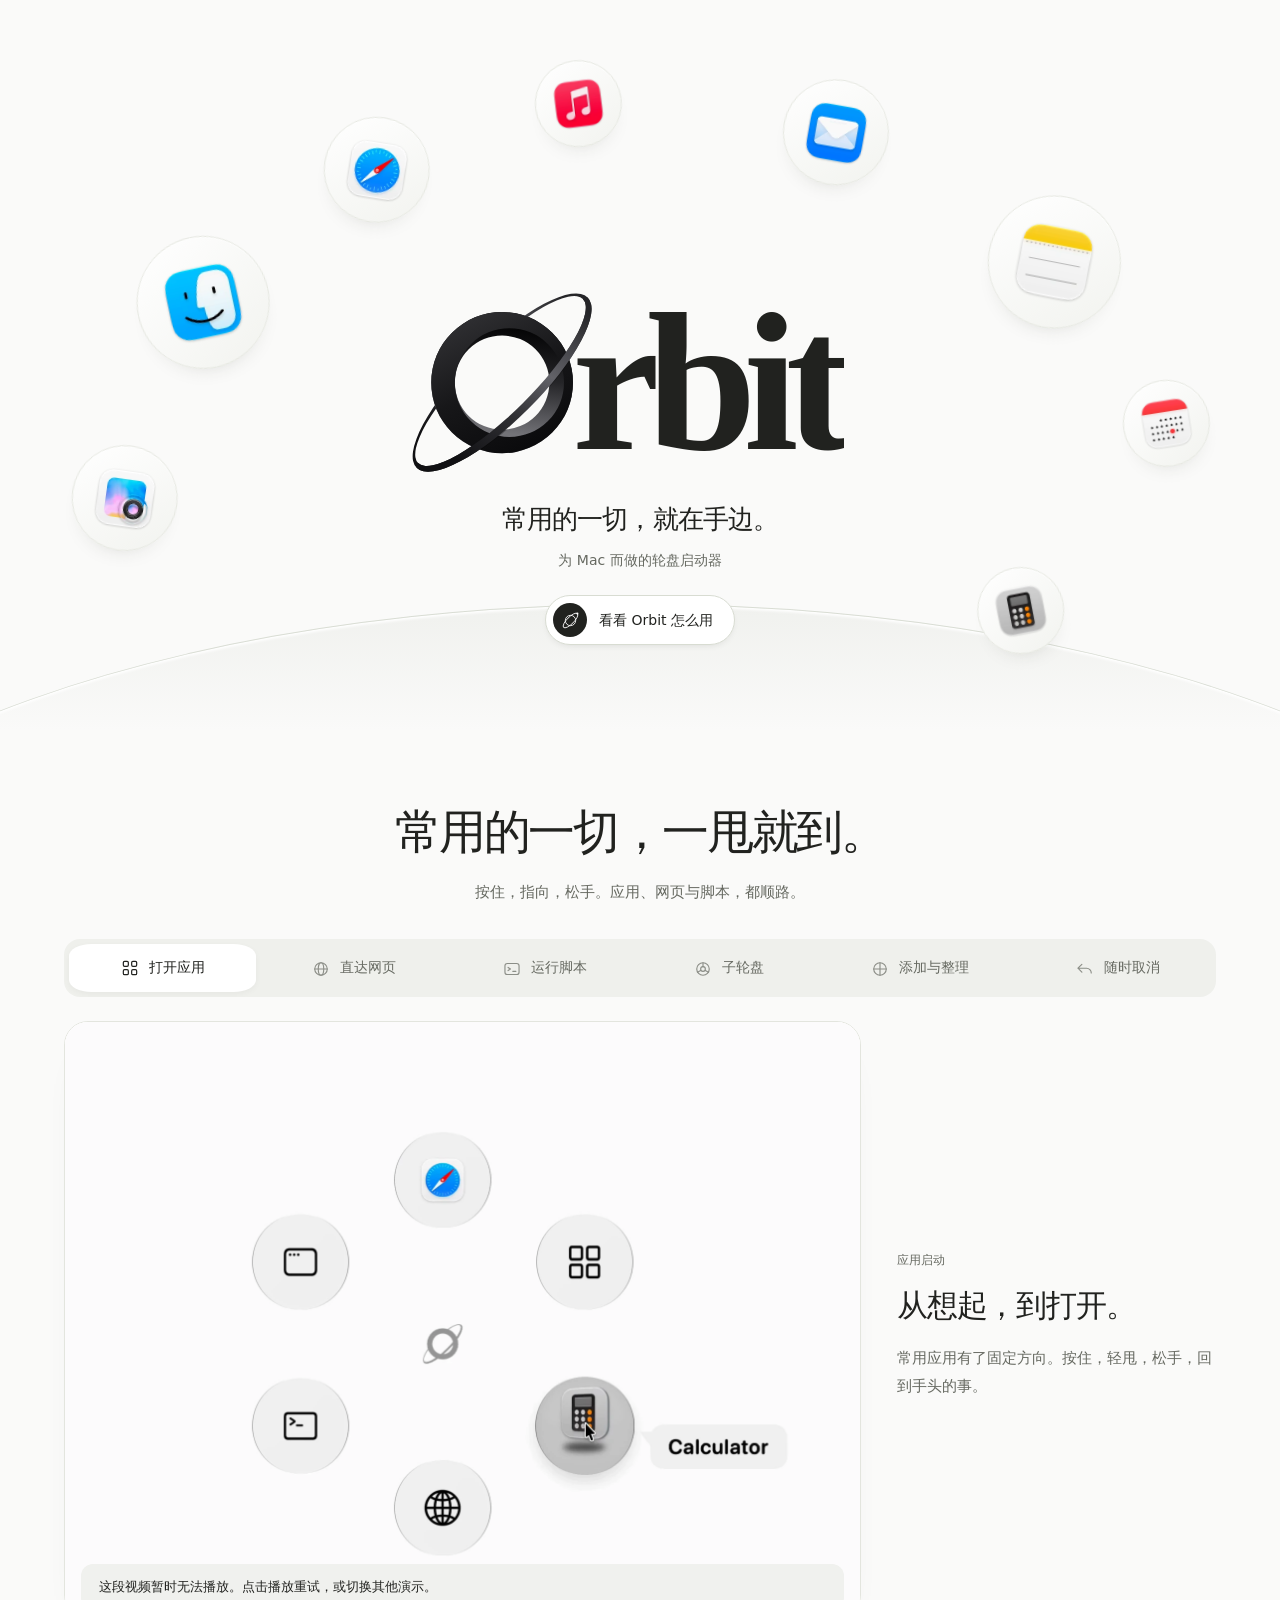
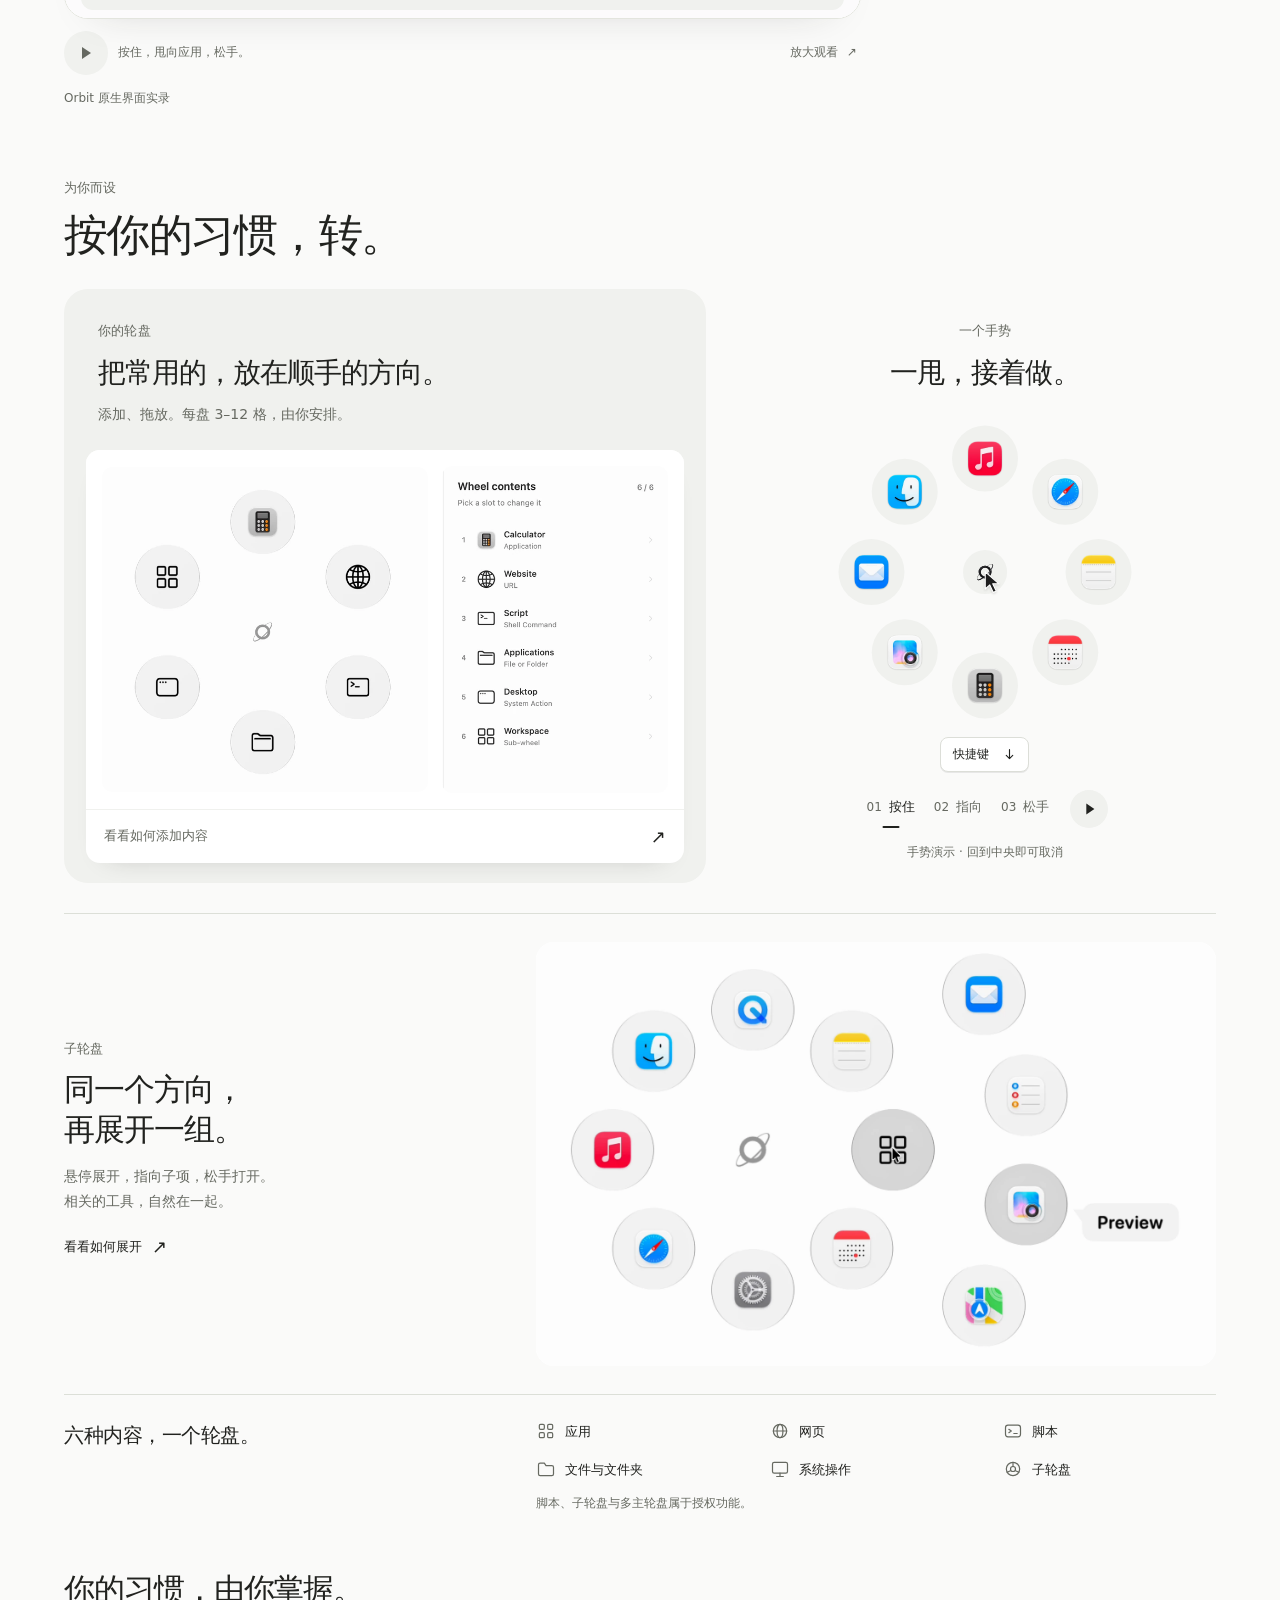
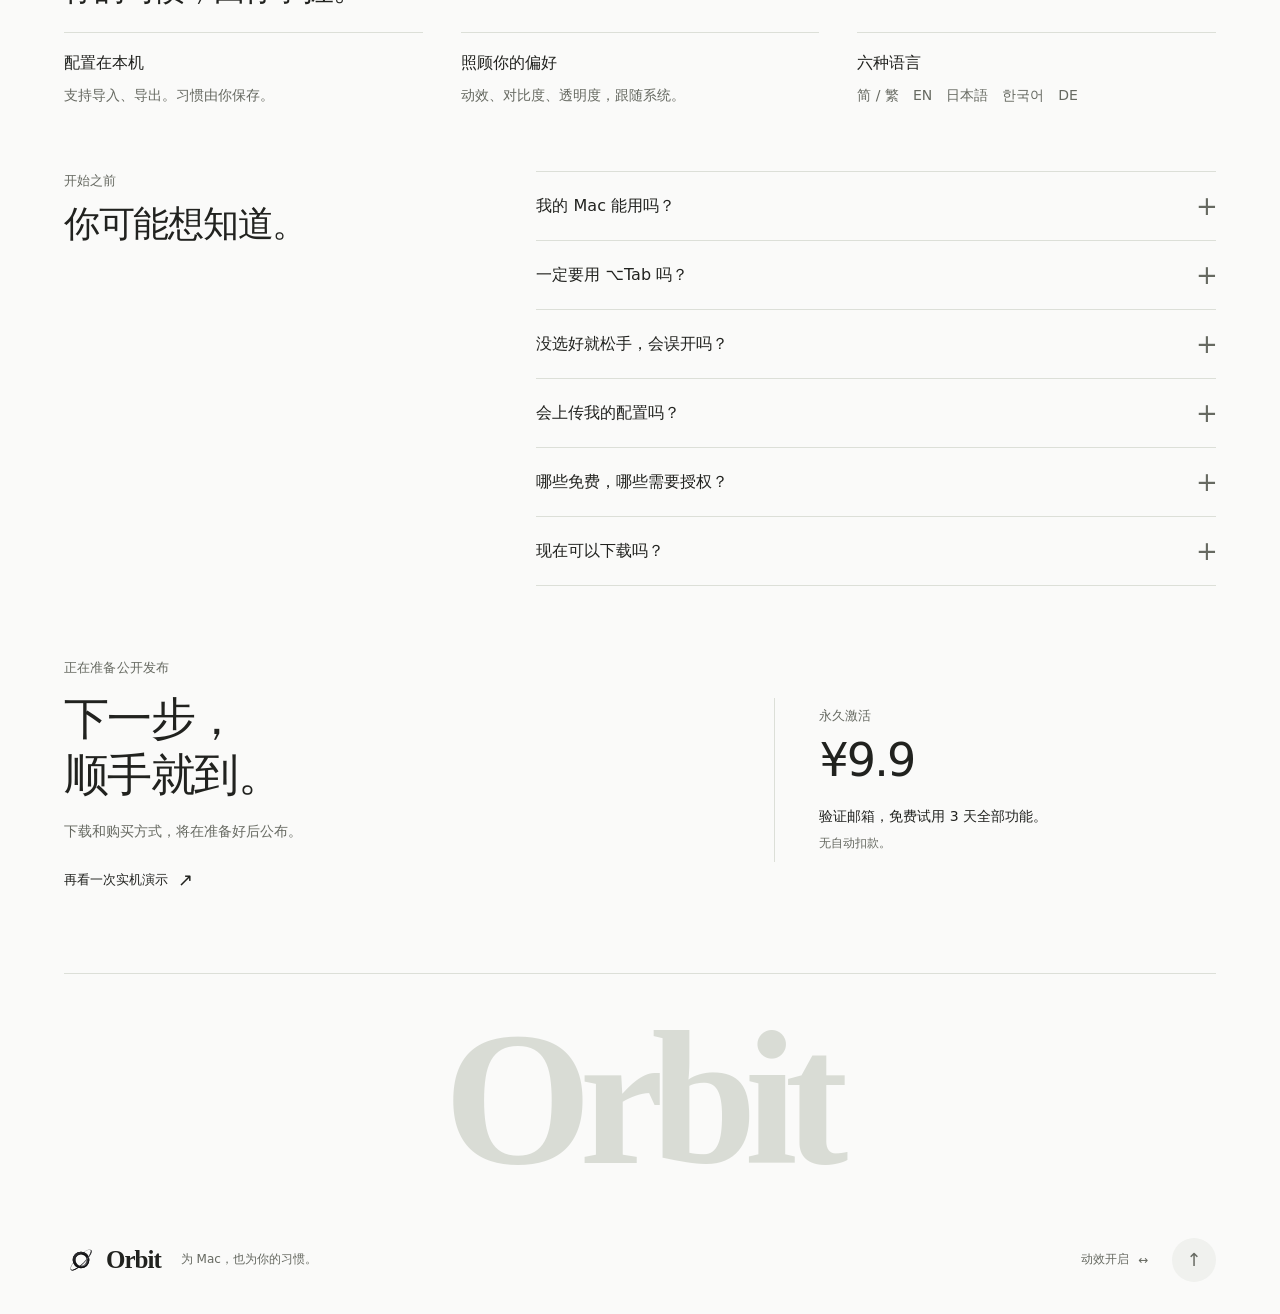
==== commit ac28fb82: "Use approved Orbit logo for the hero O and entry" ====
--- a/index.html
+++ b/index.html
@@ -12,15 +12,16 @@
 <link rel="icon" type="image/png" sizes="1024x1024" href="images/icon.png">
 <link rel="icon" type="image/svg+xml" sizes="any" href="images/orbit-app-icon.svg">
 <link rel="apple-touch-icon" href="images/icon.png">
+<link rel="preload" as="image" href="images/orbit-mark.svg?v=35" type="image/svg+xml" fetchpriority="high">
 <script>document.documentElement.classList.add('js');try{var p=JSON.parse(localStorage.getItem('orbit-site-preferences-v3')||'{}');document.documentElement.dataset.lang=p.lang==='en'?'en':'zh';document.documentElement.dataset.motion=p.motion===false?'off':'on';}catch(e){}var navigation=performance.getEntriesByType('navigation')[0];if(document.documentElement.dataset.motion==='off'||matchMedia('(prefers-reduced-motion:reduce)').matches||(navigator.connection&&navigator.connection.saveData)||location.hash||document.hidden||(navigation&&navigation.type==='back_forward'))document.documentElement.dataset.entry='complete';</script>
-<link rel="stylesheet" href="assets/site.css?v=34"><link rel="stylesheet" href="assets/details.css?v=34"><link rel="stylesheet" href="assets/motion.css?v=34">
-<script src="assets/cinema-core.js?v=34" defer></script><script src="assets/site.js?v=34" defer></script><script src="assets/scroll.js?v=34" defer></script><script src="assets/orbital-motion.js?v=34" defer></script><script src="assets/gesture.js?v=34" defer></script><script src="assets/navigation.js?v=34" defer></script><script src="assets/entrance.js?v=34" defer></script><script src="assets/journey.js?v=34" defer></script>
+<link rel="stylesheet" href="assets/site.css?v=35"><link rel="stylesheet" href="assets/details.css?v=35"><link rel="stylesheet" href="assets/motion.css?v=35">
+<script src="assets/cinema-core.js?v=35" defer></script><script src="assets/site.js?v=35" defer></script><script src="assets/scroll.js?v=35" defer></script><script src="assets/orbital-motion.js?v=35" defer></script><script src="assets/gesture.js?v=35" defer></script><script src="assets/navigation.js?v=35" defer></script><script src="assets/entrance.js?v=35" defer></script><script src="assets/journey.js?v=35" defer></script>
 </head>
 <body>
 <span id="nav-reveal-point" aria-hidden="true"></span>
 <a class="skip-link" href="#main"><span data-zh>跳到正文</span><span data-en>Skip to content</span></a>
 <header class="site-header"><div class="nav-inner">
-<a class="brand" href="#main" aria-label="Orbit"><picture><source srcset="images/orbit-mark.svg?v=34" type="image/svg+xml"><img src="images/orbit-mark.png?v=34" width="36" height="36" alt=""></picture><span>Orbit</span></a>
+<a class="brand" href="#main" aria-label="Orbit"><picture><source srcset="images/orbit-mark.svg?v=35" type="image/svg+xml"><img src="images/orbit-mark.png?v=35" width="36" height="36" alt=""></picture><span>Orbit</span></a>
 <nav id="site-navigation" aria-label="主导航" data-label-zh="主导航" data-label-en="Main navigation"><a href="#cinema"><span data-zh>实机演示</span><span data-en>In action</span></a><a href="#make-it-yours"><span data-zh>为你而设</span><span data-en>Make it yours</span></a><a href="#faq"><span data-zh>常见问题</span><span data-en>Questions</span></a><a href="#availability" class="mobile-release"><span data-zh>发布进展</span><span data-en>Release updates</span></a></nav>
 <div class="nav-actions"><button id="language-toggle" class="plain-control" type="button" aria-label="Switch to English">EN</button><a href="#availability" class="release-link"><span data-zh>发布进展</span><span data-en>Coming soon</span><span aria-hidden="true">↗</span></a><button id="menu-toggle" class="menu-toggle" type="button" aria-controls="site-navigation" aria-expanded="false" aria-label="打开导航" data-label-zh="打开导航" data-label-en="Open navigation"><span aria-hidden="true"></span></button></div>
 </div></header>
@@ -41,7 +42,7 @@
 <span class="intro-app intro-app-small" style="--x:.34;--y:1.37;--mx:.03;--my:2.50;--turn:-11deg;--delay:470ms"><span><img src="assets/hero-icons/calculator-128.webp" srcset="assets/hero-icons/calculator-128.webp 1x, assets/hero-icons/calculator-256.webp 2x" width="512" height="512" alt="" decoding="async"></span></span>
 </div>
 <div class="hero-copy">
-<h1 id="hero-title" class="wordmark"><span class="wordmark-art" aria-hidden="true"><span class="wordmark-o"><span class="wordmark-o-glyph">O</span><svg class="wordmark-o-trace" viewBox="0 0 200 240" fill="none" aria-hidden="true"><ellipse class="entry-orbit-line" cx="100" cy="120" rx="86" ry="34" transform="rotate(-45 100 120)" pathLength="1"/></svg></span><span class="wordmark-tail-frame"><span class="wordmark-tail">rbit</span></span></span><span class="sr-only">Orbit<span data-zh>，为 Mac 而做的轮盘启动器</span><span data-en>, a radial launcher for Mac</span></span></h1>
+<h1 id="hero-title" class="wordmark"><span class="wordmark-art" aria-hidden="true"><span class="wordmark-o"><span class="wordmark-o-glyph"><span class="wordmark-o-metric">O</span><img class="wordmark-o-logo" src="images/orbit-mark.svg?v=35" width="512" height="512" alt="" decoding="sync" fetchpriority="high" draggable="false"></span></span><span class="wordmark-tail-frame"><span class="wordmark-tail">rbit</span></span></span><span class="sr-only">Orbit<span data-zh>，为 Mac 而做的轮盘启动器</span><span data-en>, a radial launcher for Mac</span></span></h1>
 <p class="hero-description"><span data-zh>常用的一切，就在手边。</span><span data-en>Your everyday. Within reach.</span></p>
 <p class="hero-definition"><span data-zh>为 Mac 而做的轮盘启动器</span><span data-en>A radial launcher, made for Mac.</span></p>
 <div class="hero-actions"><a href="#cinema" data-journey-link class="hero-explore-link"><span class="hero-link-icon" aria-hidden="true"><svg class="hero-orbit-crest" viewBox="0 0 40 40" fill="none" stroke="currentColor" stroke-width="1.5" aria-hidden="true"><circle class="crest-planet" cx="20" cy="20" r="9"/><g class="crest-track"><ellipse cx="20" cy="20" rx="17" ry="6" transform="rotate(-45 20 20)"/></g><circle class="crest-dot" cx="32" cy="8" r="1.8" fill="currentColor" stroke="none"/></svg></span><span data-zh>看看 Orbit 怎么用</span><span data-en>See Orbit in action</span></a></div>
@@ -167,6 +168,6 @@
 </div>
 </section>
 </main>
-<footer class="site-footer shell"><div class="footer-wordmark" aria-hidden="true">Orbit</div><a class="footer-brand" href="#main"><picture><source srcset="images/orbit-mark.svg?v=34" type="image/svg+xml"><img src="images/orbit-mark.png?v=34" width="36" height="36" alt="" loading="lazy" decoding="async"></picture><span>Orbit</span></a><span class="footer-note"><span data-zh>为 Mac，也为你的习惯。</span><span data-en>For your Mac. For your way of working.</span></span><button id="motion-toggle" type="button" class="text-button" aria-pressed="true"><span id="motion-label"><span data-zh>动效开启</span><span data-en>Motion on</span></span><span aria-hidden="true">↔</span></button><a class="text-button" href="#main" aria-label="回到顶部" data-label-zh="回到顶部" data-label-en="Back to top">↑</a></footer>
+<footer class="site-footer shell"><div class="footer-wordmark" aria-hidden="true">Orbit</div><a class="footer-brand" href="#main"><picture><source srcset="images/orbit-mark.svg?v=35" type="image/svg+xml"><img src="images/orbit-mark.png?v=35" width="36" height="36" alt="" loading="lazy" decoding="async"></picture><span>Orbit</span></a><span class="footer-note"><span data-zh>为 Mac，也为你的习惯。</span><span data-en>For your Mac. For your way of working.</span></span><button id="motion-toggle" type="button" class="text-button" aria-pressed="true"><span id="motion-label"><span data-zh>动效开启</span><span data-en>Motion on</span></span><span aria-hidden="true">↔</span></button><a class="text-button" href="#main" aria-label="回到顶部" data-label-zh="回到顶部" data-label-en="Back to top">↑</a></footer>
 </body>
 </html>
--- a/assets/site.css
+++ b/assets/site.css
@@ -63,10 +63,10 @@
 .wordmark-art {display:inline-flex;align-items:baseline;white-space:nowrap}
 .wordmark-o,.wordmark-tail {display:inline-block;transform-origin:50% 65%}
 .wordmark-o {position:relative}
-.wordmark-o-glyph {display:inline-block}
+.wordmark-o-glyph {display:inline-block;position:relative}
+.wordmark-o-metric {visibility:hidden}
+.wordmark-o-logo {position:absolute;left:50%;top:50%;width:1.46em;height:1.46em;max-width:none;object-fit:contain;transform:translate(-50%,-50%);pointer-events:none}
 .wordmark-tail-frame {display:inline-flex;align-items:baseline;overflow:clip;overflow-clip-margin:6px}
-.wordmark-o-trace {position:absolute;left:-22.5%;top:-24%;width:145%;height:145%;max-width:none;overflow:visible;pointer-events:none;stroke:#858a7f;stroke-width:1.1;opacity:0}
-.entry-orbit-line {stroke-linecap:round;stroke-dasharray:1;stroke-dashoffset:0}
 .hero-description {margin-top:24px;font-size:26px;line-height:1.45;letter-spacing:-.035em}
 .hero-definition {margin-top:10px;font-size:14px;line-height:1.6;color:var(--muted)}
 .hero-actions {display:flex;justify-content:center;margin-top:24px}
--- a/assets/motion.css
+++ b/assets/motion.css
@@ -68,24 +68,16 @@
   28% { opacity:1; }
   to { opacity:1; transform:none; }
 }
-@keyframes orbit-trace {
-  from { opacity:0; transform:rotate(-12deg) scale(.78); }
-  22% { opacity:.5; }
-  56% { opacity:.32; }
-  to { opacity:0; transform:rotate(10deg) scale(1.05); }
-}
 @keyframes orbit-word-reveal {
   from { opacity:0; transform:translate(-.06em,.38em) rotate(2deg); }
   to { opacity:1; transform:none; }
 }
 .wordmark-o-glyph { transform-origin:50% 65%; }
-.wordmark-o-trace { transform-origin:50% 50%; }
 .horizon-surface { transform-origin:50% 0; }
 :root.js:not([data-entry="complete"]) .intro-app>span { animation:orbit-unfold 800ms calc(410ms + var(--delay)) cubic-bezier(.22,1,.36,1) both; }
 :root.js:not([data-entry="complete"]) .horizon-surface { animation:horizon-arrive 1450ms 80ms cubic-bezier(.22,1,.36,1) both; }
 :root.js:not([data-entry="complete"]) .wordmark-o { animation:orbit-o-arrive 1040ms cubic-bezier(.65,0,.35,1) both; }
 :root.js:not([data-entry="complete"]) .wordmark-o-glyph { animation:orbit-o-depth 1020ms cubic-bezier(.22,1,.36,1) both; }
-:root.js:not([data-entry="complete"]) .wordmark-o-trace { animation:orbit-trace 1180ms 30ms cubic-bezier(.4,0,.2,1) both; }
 :root.js:not([data-entry="complete"]) .wordmark-tail { animation:orbit-word-reveal 620ms 650ms cubic-bezier(.22,1,.36,1) both; }
 :root.js:not([data-entry="complete"]) .hero-description { animation:orbit-arrive 620ms 950ms cubic-bezier(.22,1,.36,1) both; }
 :root.js:not([data-entry="complete"]) .hero-definition { animation:orbit-arrive 540ms 1070ms cubic-bezier(.22,1,.36,1) both; }
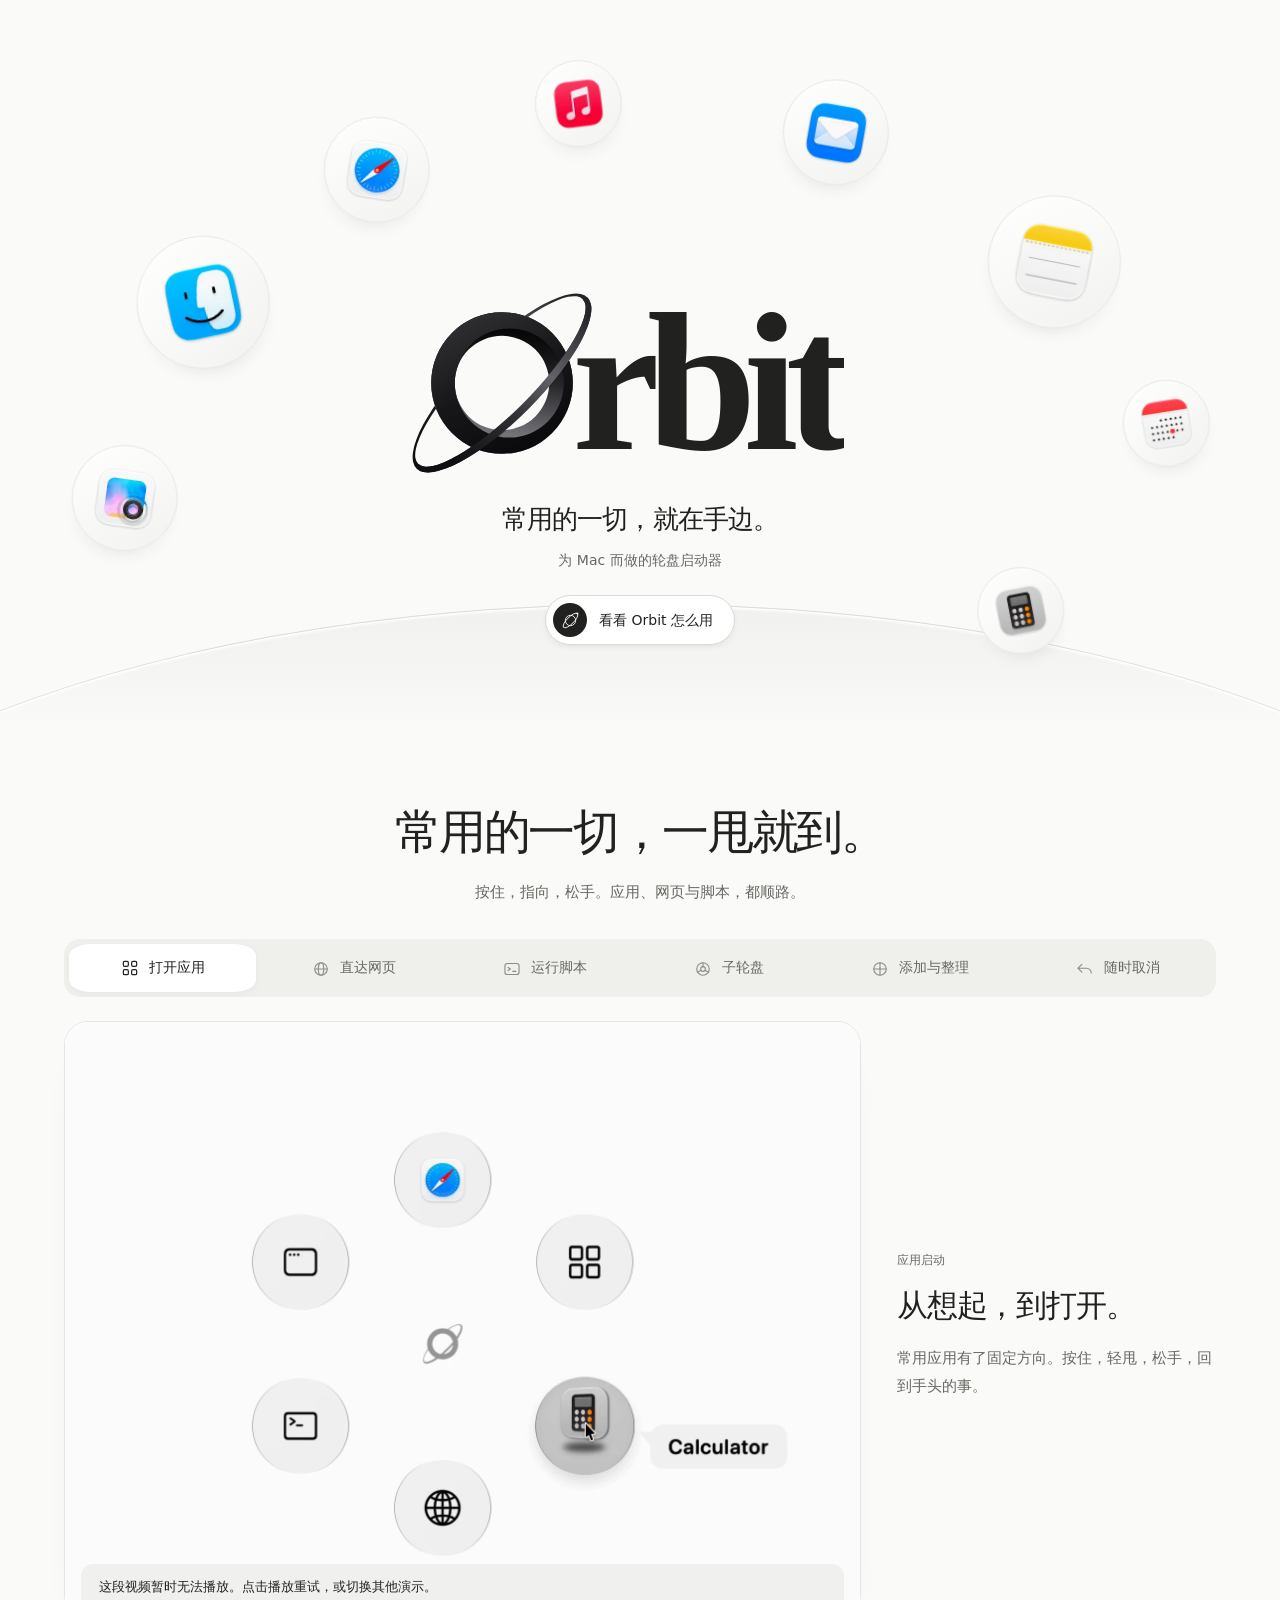
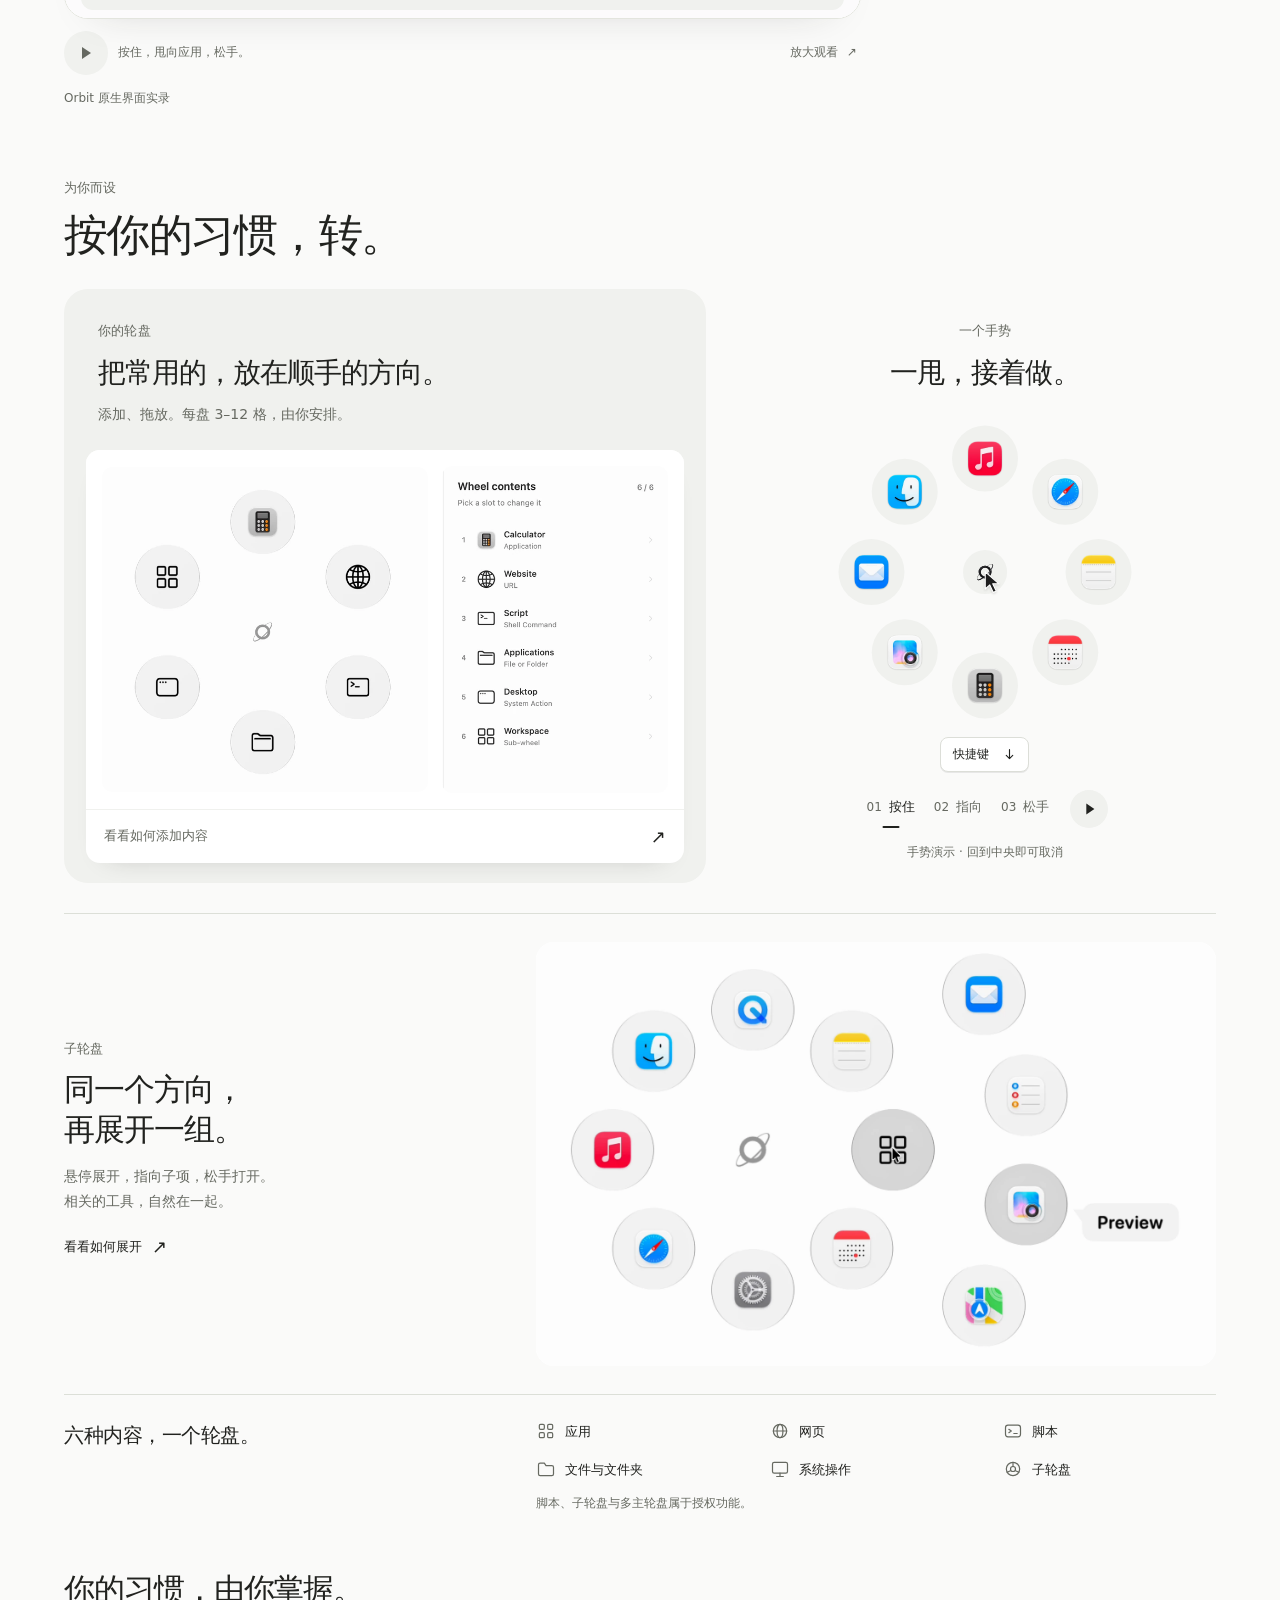
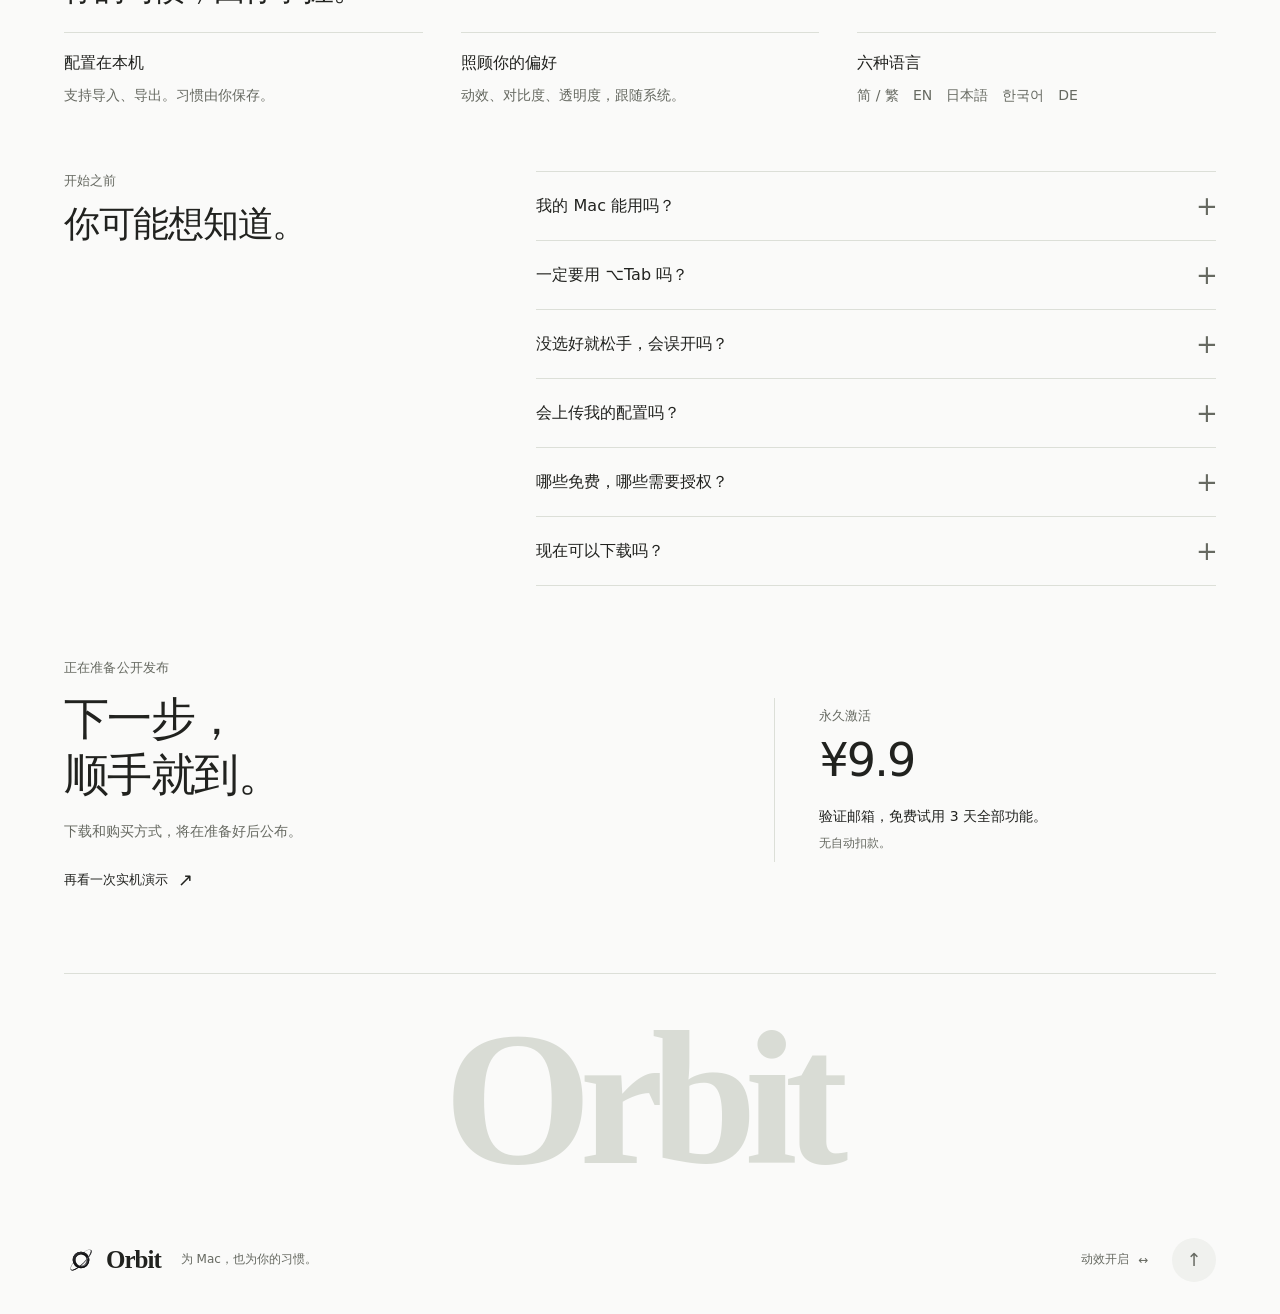
==== commit 48ea7f72: "Refine logo entry into an anchored orbital reveal" ====
--- a/index.html
+++ b/index.html
@@ -12,16 +12,16 @@
 <link rel="icon" type="image/png" sizes="1024x1024" href="images/icon.png">
 <link rel="icon" type="image/svg+xml" sizes="any" href="images/orbit-app-icon.svg">
 <link rel="apple-touch-icon" href="images/icon.png">
-<link rel="preload" as="image" href="images/orbit-mark.svg?v=35" type="image/svg+xml" fetchpriority="high">
+<link rel="preload" as="image" href="images/orbit-mark.svg?v=36" type="image/svg+xml" fetchpriority="high">
 <script>document.documentElement.classList.add('js');try{var p=JSON.parse(localStorage.getItem('orbit-site-preferences-v3')||'{}');document.documentElement.dataset.lang=p.lang==='en'?'en':'zh';document.documentElement.dataset.motion=p.motion===false?'off':'on';}catch(e){}var navigation=performance.getEntriesByType('navigation')[0];if(document.documentElement.dataset.motion==='off'||matchMedia('(prefers-reduced-motion:reduce)').matches||(navigator.connection&&navigator.connection.saveData)||location.hash||document.hidden||(navigation&&navigation.type==='back_forward'))document.documentElement.dataset.entry='complete';</script>
-<link rel="stylesheet" href="assets/site.css?v=35"><link rel="stylesheet" href="assets/details.css?v=35"><link rel="stylesheet" href="assets/motion.css?v=35">
-<script src="assets/cinema-core.js?v=35" defer></script><script src="assets/site.js?v=35" defer></script><script src="assets/scroll.js?v=35" defer></script><script src="assets/orbital-motion.js?v=35" defer></script><script src="assets/gesture.js?v=35" defer></script><script src="assets/navigation.js?v=35" defer></script><script src="assets/entrance.js?v=35" defer></script><script src="assets/journey.js?v=35" defer></script>
+<link rel="stylesheet" href="assets/site.css?v=36"><link rel="stylesheet" href="assets/details.css?v=36"><link rel="stylesheet" href="assets/motion.css?v=36">
+<script src="assets/cinema-core.js?v=36" defer></script><script src="assets/site.js?v=36" defer></script><script src="assets/scroll.js?v=36" defer></script><script src="assets/orbital-motion.js?v=36" defer></script><script src="assets/gesture.js?v=36" defer></script><script src="assets/navigation.js?v=36" defer></script><script src="assets/entrance.js?v=36" defer></script><script src="assets/journey.js?v=36" defer></script>
 </head>
 <body>
 <span id="nav-reveal-point" aria-hidden="true"></span>
 <a class="skip-link" href="#main"><span data-zh>跳到正文</span><span data-en>Skip to content</span></a>
 <header class="site-header"><div class="nav-inner">
-<a class="brand" href="#main" aria-label="Orbit"><picture><source srcset="images/orbit-mark.svg?v=35" type="image/svg+xml"><img src="images/orbit-mark.png?v=35" width="36" height="36" alt=""></picture><span>Orbit</span></a>
+<a class="brand" href="#main" aria-label="Orbit"><picture><source srcset="images/orbit-mark.svg?v=36" type="image/svg+xml"><img src="images/orbit-mark.png?v=36" width="36" height="36" alt=""></picture><span>Orbit</span></a>
 <nav id="site-navigation" aria-label="主导航" data-label-zh="主导航" data-label-en="Main navigation"><a href="#cinema"><span data-zh>实机演示</span><span data-en>In action</span></a><a href="#make-it-yours"><span data-zh>为你而设</span><span data-en>Make it yours</span></a><a href="#faq"><span data-zh>常见问题</span><span data-en>Questions</span></a><a href="#availability" class="mobile-release"><span data-zh>发布进展</span><span data-en>Release updates</span></a></nav>
 <div class="nav-actions"><button id="language-toggle" class="plain-control" type="button" aria-label="Switch to English">EN</button><a href="#availability" class="release-link"><span data-zh>发布进展</span><span data-en>Coming soon</span><span aria-hidden="true">↗</span></a><button id="menu-toggle" class="menu-toggle" type="button" aria-controls="site-navigation" aria-expanded="false" aria-label="打开导航" data-label-zh="打开导航" data-label-en="Open navigation"><span aria-hidden="true"></span></button></div>
 </div></header>
@@ -42,7 +42,50 @@
 <span class="intro-app intro-app-small" style="--x:.34;--y:1.37;--mx:.03;--my:2.50;--turn:-11deg;--delay:470ms"><span><img src="assets/hero-icons/calculator-128.webp" srcset="assets/hero-icons/calculator-128.webp 1x, assets/hero-icons/calculator-256.webp 2x" width="512" height="512" alt="" decoding="async"></span></span>
 </div>
 <div class="hero-copy">
-<h1 id="hero-title" class="wordmark"><span class="wordmark-art" aria-hidden="true"><span class="wordmark-o"><span class="wordmark-o-glyph"><span class="wordmark-o-metric">O</span><img class="wordmark-o-logo" src="images/orbit-mark.svg?v=35" width="512" height="512" alt="" decoding="sync" fetchpriority="high" draggable="false"></span></span><span class="wordmark-tail-frame"><span class="wordmark-tail">rbit</span></span></span><span class="sr-only">Orbit<span data-zh>，为 Mac 而做的轮盘启动器</span><span data-en>, a radial launcher for Mac</span></span></h1>
+<h1 id="hero-title" class="wordmark"><span class="wordmark-art" aria-hidden="true"><span class="wordmark-o"><span class="wordmark-o-glyph"><span class="wordmark-o-metric">O</span><svg class="wordmark-o-logo" xmlns="http://www.w3.org/2000/svg" width="512" height="512" viewBox="0 0 512 512" aria-hidden="true" focusable="false">
+  <defs>
+    <linearGradient id="hero-orbit-face" gradientUnits="userSpaceOnUse" x1="195" y1="132" x2="319" y2="380">
+      <stop stop-color="#303033"/>
+      <stop offset=".48" stop-color="#171719"/>
+      <stop offset="1" stop-color="#09090B"/>
+    </linearGradient>
+    <linearGradient id="hero-orbit-wall" gradientUnits="userSpaceOnUse" x1="307" y1="163" x2="284" y2="349">
+      <stop stop-color="#050506"/>
+      <stop offset=".46" stop-color="#252528"/>
+      <stop offset="1" stop-color="#737378"/>
+    </linearGradient>
+    <linearGradient id="hero-orbit-orbit" gradientUnits="userSpaceOnUse" x1="104" y1="311" x2="447" y2="245">
+      <stop stop-color="#101013"/>
+      <stop offset=".35" stop-color="#303034"/>
+      <stop offset=".62" stop-color="#626268"/>
+      <stop offset="1" stop-color="#252528"/>
+    </linearGradient>
+    <mask id="hero-orbit-behind" maskUnits="userSpaceOnUse" x="0" y="0" width="512" height="512">
+      <rect width="512" height="512" fill="white"/>
+      <circle cx="256" cy="256" r="125.5" fill="black"/>
+    </mask>
+    <clipPath id="hero-orbit-body-clip">
+      <path d="M 382 256 A 126 126 0 1 1 130 256 A 126 126 0 1 1 382 256 Z M 340 256 A 84 84 0 1 0 172 256 A 84 84 0 1 0 340 256 Z" clip-rule="evenodd"/>
+    </clipPath>
+  </defs>
+  <!-- Slender rear arc, with the same continuous surface as the front. -->
+  <g class="wordmark-ribbon" mask="url(#hero-orbit-behind)">
+    <path d="M 471 256 A 215 66 0 1 1 41 256 A 215 66 0 1 1 471 256 Z M 463 252 A 207 56 0 1 0 49 252 A 207 56 0 1 0 463 252 Z" transform="rotate(-45 256 256)"
+      fill="url(#hero-orbit-orbit)" fill-rule="evenodd"/>
+  </g>
+  <!-- The outer circle remains exact; the inner crescent supplies depth. -->
+  <path d="M 382 256 A 126 126 0 1 1 130 256 A 126 126 0 1 1 382 256 Z M 340 256 A 84 84 0 1 0 172 256 A 84 84 0 1 0 340 256 Z" fill="url(#hero-orbit-wall)" fill-rule="evenodd"/>
+  <path d="M 382 256 A 126 126 0 1 1 130 256 A 126 126 0 1 1 382 256 Z M 366 256 A 97 97 0 1 0 172 256 A 97 97 0 1 0 366 256 Z" fill="url(#hero-orbit-face)" fill-rule="evenodd"/>
+  <!-- Contact shading is clipped to the body, preserving transparent holes. -->
+  <g class="wordmark-ribbon" clip-path="url(#hero-orbit-body-clip)">
+    <path d="M 471 256 A 215 66 0 0 1 41 256 L 49 252 A 207 56 0 0 0 463 252 Z" transform="translate(0 2.2) rotate(-45 256 256)" fill="#000000" opacity=".25"/>
+  </g>
+  <!-- A subtly broader foreground ribbon keeps the interlock legible. -->
+  <g class="wordmark-ribbon">
+  <path d="M 471 256 A 215 66 0 0 1 41 256 L 49 252 A 207 56 0 0 0 463 252 Z" transform="rotate(-45 256 256)" fill="url(#hero-orbit-orbit)"/>
+  </g>
+</svg>
+</span></span><span class="wordmark-tail-frame"><span class="wordmark-tail">rbit</span></span></span><span class="sr-only">Orbit<span data-zh>，为 Mac 而做的轮盘启动器</span><span data-en>, a radial launcher for Mac</span></span></h1>
 <p class="hero-description"><span data-zh>常用的一切，就在手边。</span><span data-en>Your everyday. Within reach.</span></p>
 <p class="hero-definition"><span data-zh>为 Mac 而做的轮盘启动器</span><span data-en>A radial launcher, made for Mac.</span></p>
 <div class="hero-actions"><a href="#cinema" data-journey-link class="hero-explore-link"><span class="hero-link-icon" aria-hidden="true"><svg class="hero-orbit-crest" viewBox="0 0 40 40" fill="none" stroke="currentColor" stroke-width="1.5" aria-hidden="true"><circle class="crest-planet" cx="20" cy="20" r="9"/><g class="crest-track"><ellipse cx="20" cy="20" rx="17" ry="6" transform="rotate(-45 20 20)"/></g><circle class="crest-dot" cx="32" cy="8" r="1.8" fill="currentColor" stroke="none"/></svg></span><span data-zh>看看 Orbit 怎么用</span><span data-en>See Orbit in action</span></a></div>
@@ -168,6 +211,6 @@
 </div>
 </section>
 </main>
-<footer class="site-footer shell"><div class="footer-wordmark" aria-hidden="true">Orbit</div><a class="footer-brand" href="#main"><picture><source srcset="images/orbit-mark.svg?v=35" type="image/svg+xml"><img src="images/orbit-mark.png?v=35" width="36" height="36" alt="" loading="lazy" decoding="async"></picture><span>Orbit</span></a><span class="footer-note"><span data-zh>为 Mac，也为你的习惯。</span><span data-en>For your Mac. For your way of working.</span></span><button id="motion-toggle" type="button" class="text-button" aria-pressed="true"><span id="motion-label"><span data-zh>动效开启</span><span data-en>Motion on</span></span><span aria-hidden="true">↔</span></button><a class="text-button" href="#main" aria-label="回到顶部" data-label-zh="回到顶部" data-label-en="Back to top">↑</a></footer>
+<footer class="site-footer shell"><div class="footer-wordmark" aria-hidden="true">Orbit</div><a class="footer-brand" href="#main"><picture><source srcset="images/orbit-mark.svg?v=36" type="image/svg+xml"><img src="images/orbit-mark.png?v=36" width="36" height="36" alt="" loading="lazy" decoding="async"></picture><span>Orbit</span></a><span class="footer-note"><span data-zh>为 Mac，也为你的习惯。</span><span data-en>For your Mac. For your way of working.</span></span><button id="motion-toggle" type="button" class="text-button" aria-pressed="true"><span id="motion-label"><span data-zh>动效开启</span><span data-en>Motion on</span></span><span aria-hidden="true">↔</span></button><a class="text-button" href="#main" aria-label="回到顶部" data-label-zh="回到顶部" data-label-en="Back to top">↑</a></footer>
 </body>
 </html>
--- a/assets/motion.css
+++ b/assets/motion.css
@@ -35,53 +35,46 @@
 html.motion-ready [data-reveal].reveal-static { transform:none; }
 html.motion-ready [data-reveal].reveal-immediate,
 html.motion-ready [data-reveal]:focus-within { opacity:1; transform:none; transition:none; }
-/* One first-arrival phrase: the centred O finds its place, its orbit opens,
-   then the reading and action layers land. The longest layer ends at 1750ms.
+/* One first-arrival phrase: the complete lockup stays anchored while its
+   own ribbon turns into place. Supporting apps settle after the brand.
+   The last app settles at 1310ms; the action is ready sooner, at 1100ms.
    These finite animations start at the first styled paint; their controller
    only observes completion or accelerates a handoff from the current frame.
    Outer app/copy/horizon layers remain exclusively owned by journey.js. */
 @keyframes orbit-arrive {
-  from { opacity:0; transform:translateY(14px); }
+  from { opacity:0; transform:translateY(8px); }
   to { opacity:1; transform:none; }
 }
 @keyframes orbit-unfold {
   from {
     opacity:0;
-    transform:translate(calc(var(--slot-x) * -88px),clamp(20px,calc(42px - var(--slot-y) * 12px),46px)) rotate(calc(var(--turn) * -1.1)) scale(.91);
-  }
-  58% {
-    opacity:1;
-    transform:translate(calc(var(--slot-x) * -22px),3px) rotate(calc(var(--turn) * -.16)) scale(.988);
+    transform:translate(calc(var(--slot-x) * -24px),12px) rotate(calc(var(--turn) * -.32)) scale(.97);
   }
   to { opacity:1; transform:none; }
 }
 @keyframes horizon-arrive {
-  from { opacity:.28; transform:translateY(24px) scaleX(.82); }
-  to { opacity:1; transform:none; }
-}
-@keyframes orbit-o-arrive {
-  0%,12% { transform:translate(.78em,-.045em); }
+  from { opacity:0; transform:translateY(10px) scaleX(.96); }
+  to { opacity:1; transform:none; }
+}
+@keyframes orbit-brand-arrive {
+  from { opacity:0; transform:translateY(10px); }
+  to { opacity:1; transform:none; }
+}
+@keyframes orbit-ribbon-settle {
+  from { transform:rotate(-26deg); }
   to { transform:none; }
 }
-@keyframes orbit-o-depth {
-  from { opacity:.88; transform:perspective(600px) rotateY(-22deg) rotateZ(-5deg) scale(.94); }
-  28% { opacity:1; }
-  to { opacity:1; transform:none; }
-}
-@keyframes orbit-word-reveal {
-  from { opacity:0; transform:translate(-.06em,.38em) rotate(2deg); }
-  to { opacity:1; transform:none; }
-}
-.wordmark-o-glyph { transform-origin:50% 65%; }
+/* All three ribbon surfaces share an origin and one timeline. The circular
+   body is stationary; front/rear occlusion and the approved artwork survive. */
+.wordmark-ribbon { transform-box:view-box; transform-origin:50% 50%; }
 .horizon-surface { transform-origin:50% 0; }
-:root.js:not([data-entry="complete"]) .intro-app>span { animation:orbit-unfold 800ms calc(410ms + var(--delay)) cubic-bezier(.22,1,.36,1) both; }
-:root.js:not([data-entry="complete"]) .horizon-surface { animation:horizon-arrive 1450ms 80ms cubic-bezier(.22,1,.36,1) both; }
-:root.js:not([data-entry="complete"]) .wordmark-o { animation:orbit-o-arrive 1040ms cubic-bezier(.65,0,.35,1) both; }
-:root.js:not([data-entry="complete"]) .wordmark-o-glyph { animation:orbit-o-depth 1020ms cubic-bezier(.22,1,.36,1) both; }
-:root.js:not([data-entry="complete"]) .wordmark-tail { animation:orbit-word-reveal 620ms 650ms cubic-bezier(.22,1,.36,1) both; }
-:root.js:not([data-entry="complete"]) .hero-description { animation:orbit-arrive 620ms 950ms cubic-bezier(.22,1,.36,1) both; }
-:root.js:not([data-entry="complete"]) .hero-definition { animation:orbit-arrive 540ms 1070ms cubic-bezier(.22,1,.36,1) both; }
-:root.js:not([data-entry="complete"]) .hero-actions,:root.js:not([data-entry="complete"]) .platform-note { animation:orbit-arrive 530ms 1220ms cubic-bezier(.22,1,.36,1) both; }
+:root.js:not([data-entry="complete"]) .wordmark-art { animation:orbit-brand-arrive 780ms 30ms cubic-bezier(.23,1,.32,1) both; }
+:root.js:not([data-entry="complete"]) .wordmark-ribbon { animation:orbit-ribbon-settle 1040ms 40ms cubic-bezier(.65,0,.2,1) both; }
+:root.js:not([data-entry="complete"]) .intro-app>span { animation:orbit-unfold 760ms calc(80ms + var(--delay)) cubic-bezier(.23,1,.32,1) both; }
+:root.js:not([data-entry="complete"]) .horizon-surface { animation:horizon-arrive 1100ms 150ms cubic-bezier(.23,1,.32,1) both; }
+:root.js:not([data-entry="complete"]) .hero-description { animation:orbit-arrive 680ms 300ms cubic-bezier(.23,1,.32,1) both; }
+:root.js:not([data-entry="complete"]) .hero-definition { animation:orbit-arrive 620ms 400ms cubic-bezier(.23,1,.32,1) both; }
+:root.js:not([data-entry="complete"]) .hero-actions,:root.js:not([data-entry="complete"]) .platform-note { animation:orbit-arrive 600ms 500ms cubic-bezier(.23,1,.32,1) both; }
 /* A focused or pressed action becomes visible synchronously; decorative
    siblings can continue without delaying focus, scrolling, or activation. */
 :root.js:not([data-entry="complete"]) .hero-actions:focus-within,
@@ -112,8 +105,8 @@
 @media(hover:hover) and (pointer:fine) {
   .card-link:hover>span:last-child { transform:translate(2px,-2px); }
 }
-/* The CTA's small orbit unfolds inside the existing first-paint entrance.
-   It is settled by the same entry guard and never runs an idle loop. */
+/* The action arrives as a complete button. Its small mark only responds to
+   intentional hover; a second logo sequence would compete with the title. */
 .hero-orbit-crest :is(.crest-planet,.crest-track,.crest-dot) {
   transform-box:view-box;
   transform-origin:50% 50%;
@@ -122,28 +115,6 @@
 .hero-explore-link .hero-link-icon svg.hero-orbit-crest {
   transform:none;
   transition:transform 240ms cubic-bezier(.22,1,.36,1);
-}
-@keyframes crest-unfold {
-  from { opacity:.2; transform:rotate(40deg) scale(.82,.9); }
-  to { opacity:1; transform:none; }
-}
-@keyframes crest-centre {
-  from { opacity:.3; transform:scale(.82); }
-  to { opacity:1; transform:none; }
-}
-@keyframes crest-settle {
-  from { opacity:0; transform:rotate(-38deg); }
-  35% { opacity:1; }
-  to { opacity:1; transform:none; }
-}
-:root.js:not([data-entry="complete"]) .hero-orbit-crest .crest-track {
-  animation:crest-unfold 420ms 1260ms cubic-bezier(.22,1,.36,1) both;
-}
-:root.js:not([data-entry="complete"]) .hero-orbit-crest .crest-planet {
-  animation:crest-centre 360ms 1260ms cubic-bezier(.22,1,.36,1) both;
-}
-:root.js:not([data-entry="complete"]) .hero-orbit-crest .crest-dot {
-  animation:crest-settle 350ms 1400ms cubic-bezier(.22,1,.36,1) both;
 }
 @media(hover:hover) and (pointer:fine) {
   :root.js .hero-explore-link:hover:not(:focus-visible) .hero-link-icon svg.hero-orbit-crest {
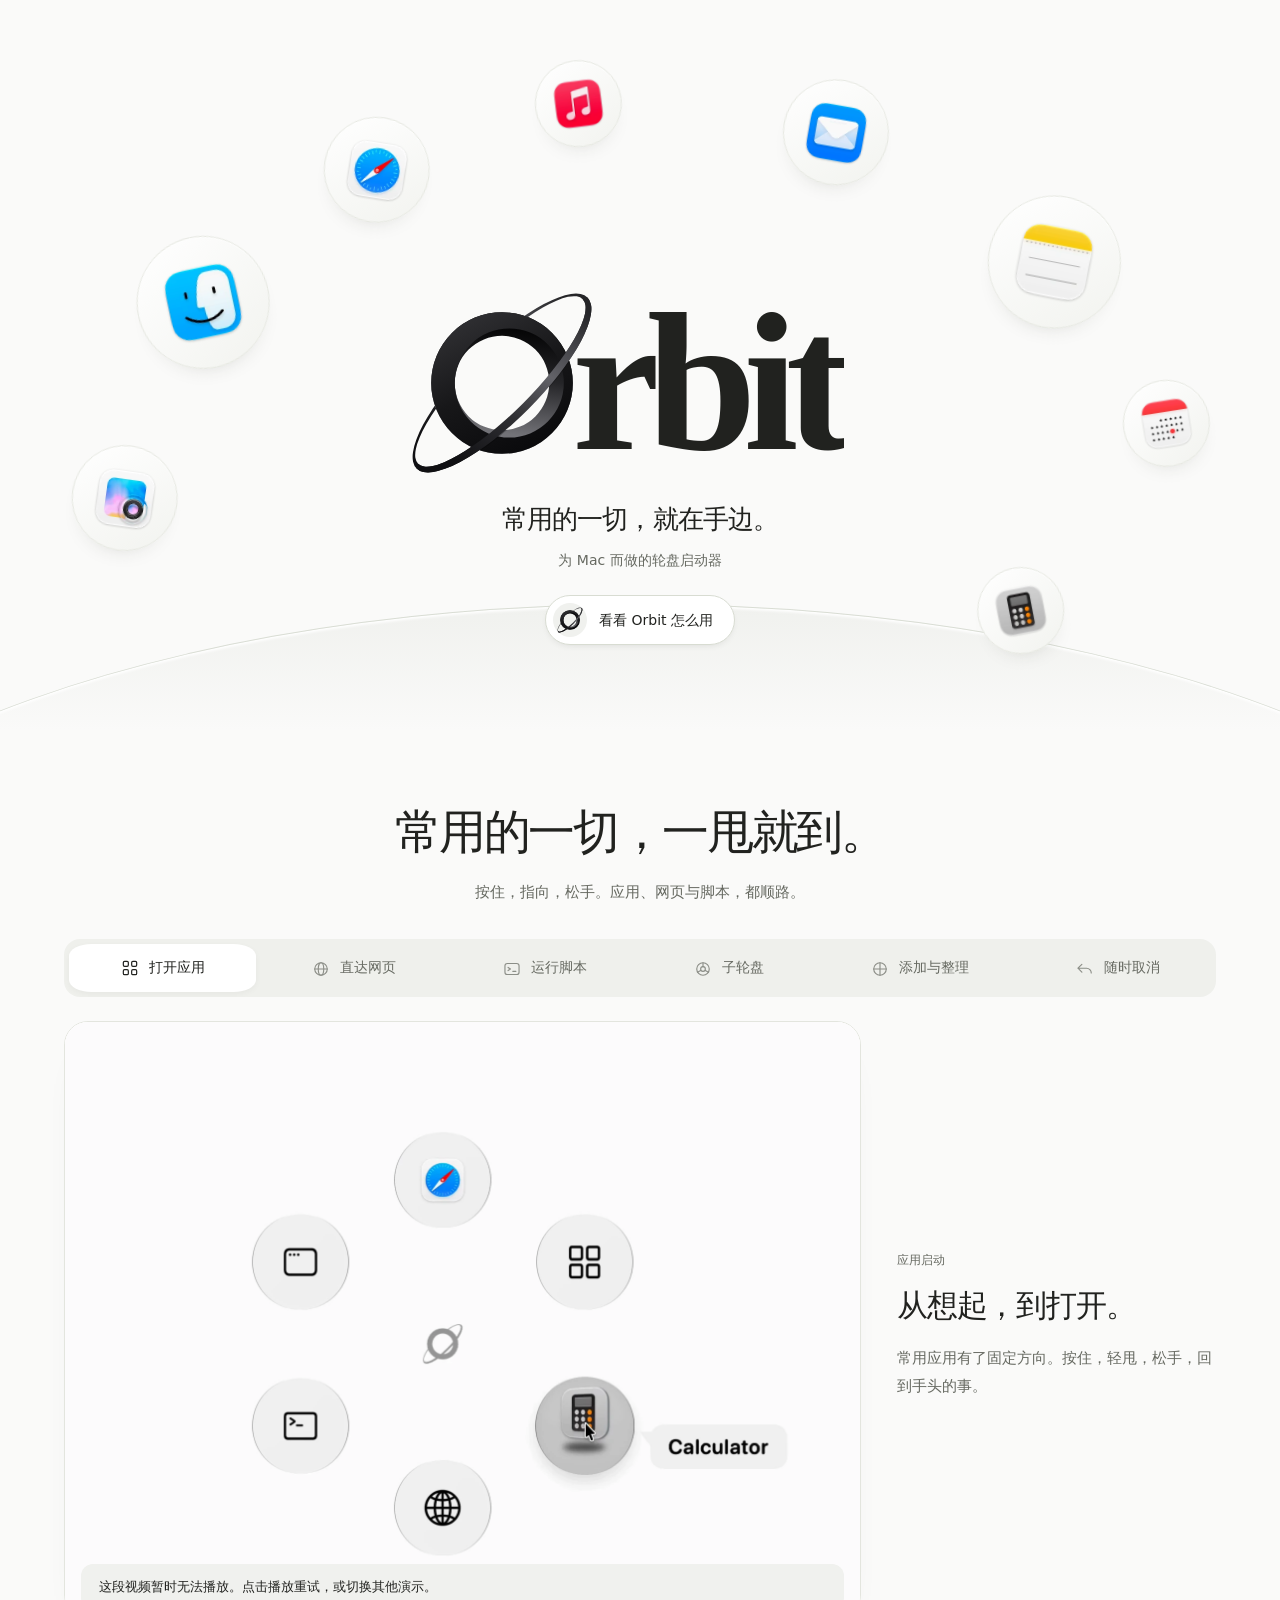
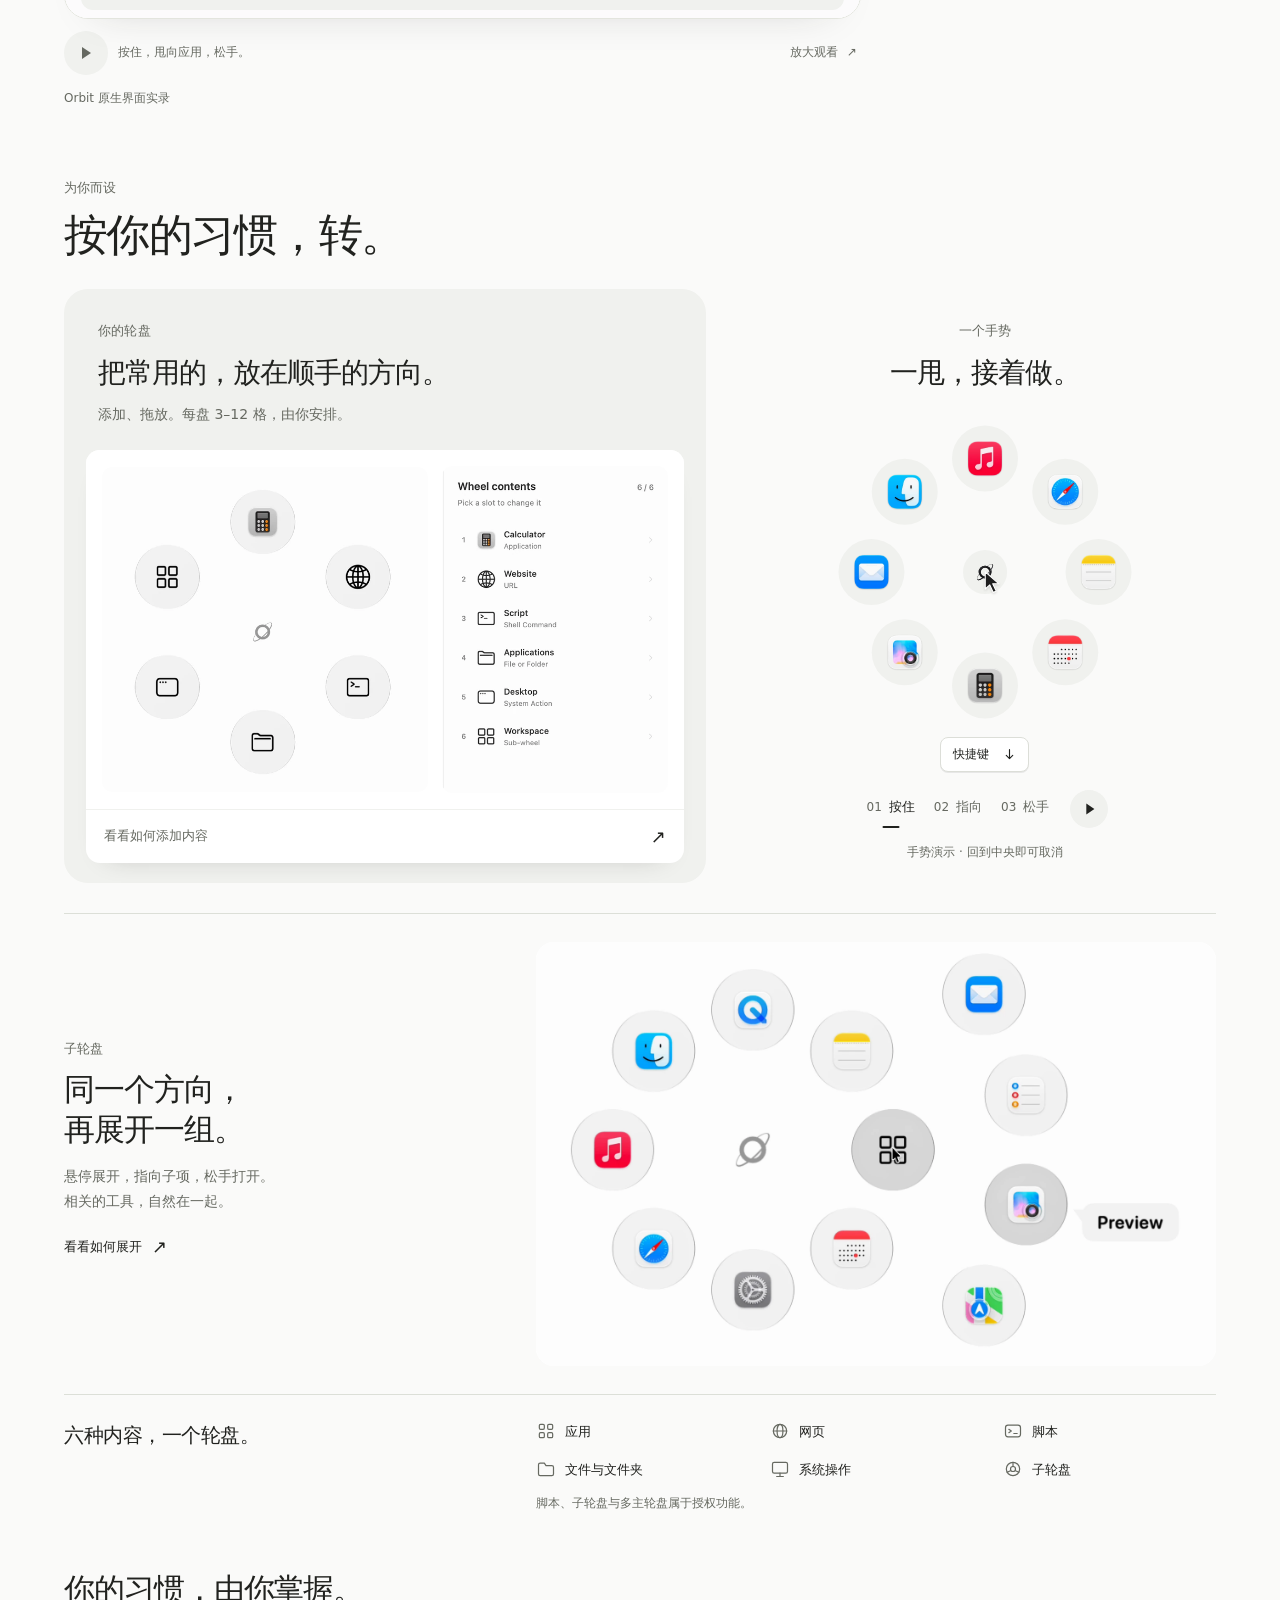
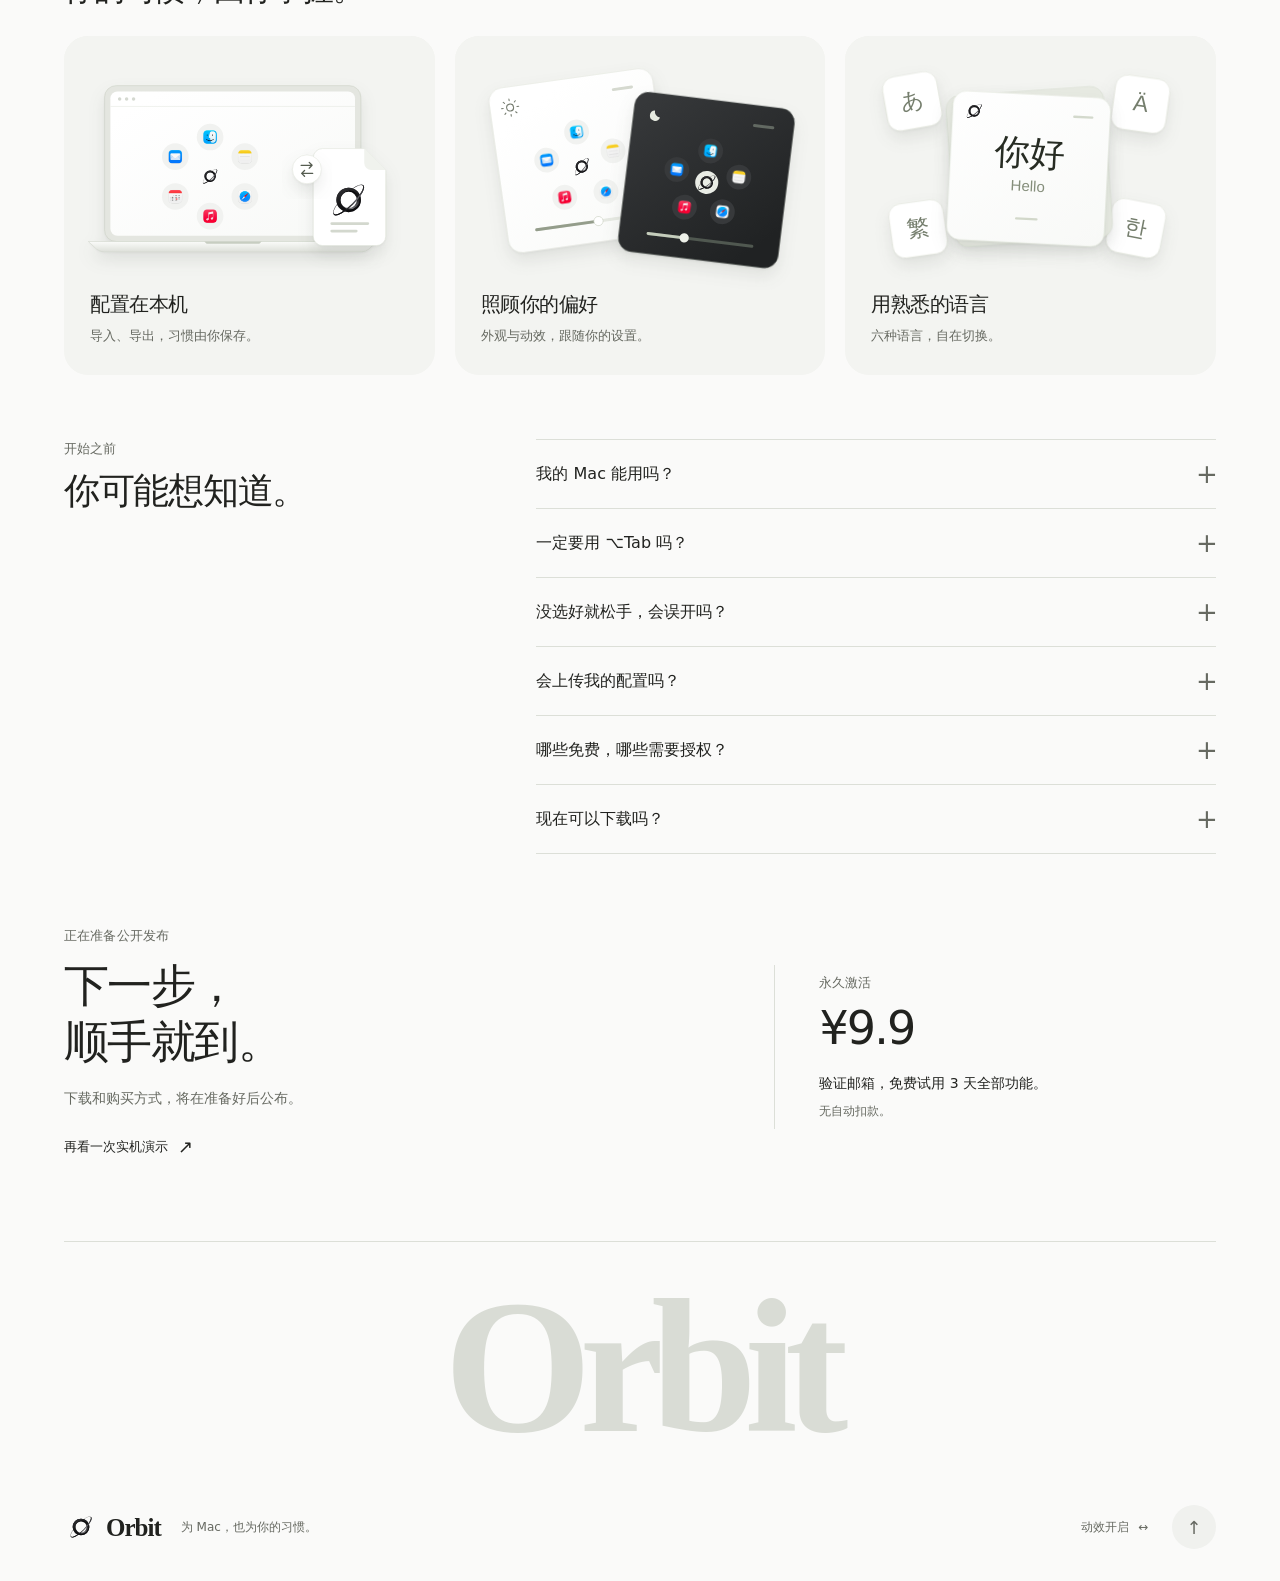
==== commit 05dc2d5b: "Use original Orbit marks and illustrate setup features" ====
--- a/index.html
+++ b/index.html
@@ -12,16 +12,16 @@
 <link rel="icon" type="image/png" sizes="1024x1024" href="images/icon.png">
 <link rel="icon" type="image/svg+xml" sizes="any" href="images/orbit-app-icon.svg">
 <link rel="apple-touch-icon" href="images/icon.png">
-<link rel="preload" as="image" href="images/orbit-mark.svg?v=36" type="image/svg+xml" fetchpriority="high">
+<link rel="preload" as="image" href="images/orbit-mark.svg?v=37" type="image/svg+xml" fetchpriority="high">
 <script>document.documentElement.classList.add('js');try{var p=JSON.parse(localStorage.getItem('orbit-site-preferences-v3')||'{}');document.documentElement.dataset.lang=p.lang==='en'?'en':'zh';document.documentElement.dataset.motion=p.motion===false?'off':'on';}catch(e){}var navigation=performance.getEntriesByType('navigation')[0];if(document.documentElement.dataset.motion==='off'||matchMedia('(prefers-reduced-motion:reduce)').matches||(navigator.connection&&navigator.connection.saveData)||location.hash||document.hidden||(navigation&&navigation.type==='back_forward'))document.documentElement.dataset.entry='complete';</script>
-<link rel="stylesheet" href="assets/site.css?v=36"><link rel="stylesheet" href="assets/details.css?v=36"><link rel="stylesheet" href="assets/motion.css?v=36">
-<script src="assets/cinema-core.js?v=36" defer></script><script src="assets/site.js?v=36" defer></script><script src="assets/scroll.js?v=36" defer></script><script src="assets/orbital-motion.js?v=36" defer></script><script src="assets/gesture.js?v=36" defer></script><script src="assets/navigation.js?v=36" defer></script><script src="assets/entrance.js?v=36" defer></script><script src="assets/journey.js?v=36" defer></script>
+<link rel="stylesheet" href="assets/site.css?v=37"><link rel="stylesheet" href="assets/details.css?v=37"><link rel="stylesheet" href="assets/motion.css?v=37">
+<script src="assets/cinema-core.js?v=37" defer></script><script src="assets/site.js?v=37" defer></script><script src="assets/scroll.js?v=37" defer></script><script src="assets/orbital-motion.js?v=37" defer></script><script src="assets/gesture.js?v=37" defer></script><script src="assets/navigation.js?v=37" defer></script><script src="assets/entrance.js?v=37" defer></script><script src="assets/journey.js?v=37" defer></script>
 </head>
 <body>
 <span id="nav-reveal-point" aria-hidden="true"></span>
 <a class="skip-link" href="#main"><span data-zh>跳到正文</span><span data-en>Skip to content</span></a>
 <header class="site-header"><div class="nav-inner">
-<a class="brand" href="#main" aria-label="Orbit"><picture><source srcset="images/orbit-mark.svg?v=36" type="image/svg+xml"><img src="images/orbit-mark.png?v=36" width="36" height="36" alt=""></picture><span>Orbit</span></a>
+<a class="brand" href="#main" aria-label="Orbit"><picture><source srcset="images/orbit-mark.svg?v=37" type="image/svg+xml"><img src="images/orbit-mark.png?v=37" width="36" height="36" alt=""></picture><span>Orbit</span></a>
 <nav id="site-navigation" aria-label="主导航" data-label-zh="主导航" data-label-en="Main navigation"><a href="#cinema"><span data-zh>实机演示</span><span data-en>In action</span></a><a href="#make-it-yours"><span data-zh>为你而设</span><span data-en>Make it yours</span></a><a href="#faq"><span data-zh>常见问题</span><span data-en>Questions</span></a><a href="#availability" class="mobile-release"><span data-zh>发布进展</span><span data-en>Release updates</span></a></nav>
 <div class="nav-actions"><button id="language-toggle" class="plain-control" type="button" aria-label="Switch to English">EN</button><a href="#availability" class="release-link"><span data-zh>发布进展</span><span data-en>Coming soon</span><span aria-hidden="true">↗</span></a><button id="menu-toggle" class="menu-toggle" type="button" aria-controls="site-navigation" aria-expanded="false" aria-label="打开导航" data-label-zh="打开导航" data-label-en="Open navigation"><span aria-hidden="true"></span></button></div>
 </div></header>
@@ -88,7 +88,7 @@
 </span></span><span class="wordmark-tail-frame"><span class="wordmark-tail">rbit</span></span></span><span class="sr-only">Orbit<span data-zh>，为 Mac 而做的轮盘启动器</span><span data-en>, a radial launcher for Mac</span></span></h1>
 <p class="hero-description"><span data-zh>常用的一切，就在手边。</span><span data-en>Your everyday. Within reach.</span></p>
 <p class="hero-definition"><span data-zh>为 Mac 而做的轮盘启动器</span><span data-en>A radial launcher, made for Mac.</span></p>
-<div class="hero-actions"><a href="#cinema" data-journey-link class="hero-explore-link"><span class="hero-link-icon" aria-hidden="true"><svg class="hero-orbit-crest" viewBox="0 0 40 40" fill="none" stroke="currentColor" stroke-width="1.5" aria-hidden="true"><circle class="crest-planet" cx="20" cy="20" r="9"/><g class="crest-track"><ellipse cx="20" cy="20" rx="17" ry="6" transform="rotate(-45 20 20)"/></g><circle class="crest-dot" cx="32" cy="8" r="1.8" fill="currentColor" stroke="none"/></svg></span><span data-zh>看看 Orbit 怎么用</span><span data-en>See Orbit in action</span></a></div>
+<div class="hero-actions"><a href="#cinema" data-journey-link class="hero-explore-link"><span class="hero-link-icon" aria-hidden="true"><img src="images/orbit-mark.svg?v=37" width="40" height="40" alt="" decoding="sync" draggable="false"></span><span data-zh>看看 Orbit 怎么用</span><span data-en>See Orbit in action</span></a></div>
 <p class="platform-note"><span>macOS 14+</span><span class="platform-note-divider" aria-hidden="true"></span><span data-zh>即将发布</span><span data-en>Coming soon</span></p>
 </div>
 </div>
@@ -183,13 +183,22 @@
 <p class="license-note"><span data-zh>脚本、子轮盘与多主轮盘属于授权功能。</span><span data-en>Scripts, sub-wheels, and multiple wheels are licensed features.</span></p>
 </div>
 </section>
-<section class="quiet-section shell detail-quiet" data-reveal aria-label="你的习惯，由你掌握。" data-label-zh="你的习惯，由你掌握。" data-label-en="Your setup. Yours to keep.">
+<section class="quiet-section shell detail-quiet" id="your-setup" data-reveal aria-label="你的习惯，由你掌握。" data-label-zh="你的习惯，由你掌握。" data-label-en="Your setup. Yours to keep.">
 <h2 class="quiet-heading"><span data-zh>你的习惯，由你掌握。</span><span data-en>Your setup. Yours to keep.</span></h2>
-<dl class="quiet-list">
-<div><dt><span data-zh>配置在本机</span><span data-en>Locally yours</span></dt><dd><span data-zh>支持导入、导出。习惯由你保存。</span><span data-en>Import, export, and keep your setup.</span></dd></div>
-<div><dt><span data-zh>照顾你的偏好</span><span data-en>Comfort comes first</span></dt><dd><span data-zh>动效、对比度、透明度，跟随系统。</span><span data-en>Motion, contrast, and transparency follow your system.</span></dd></div>
-<div><dt><span data-zh>六种语言</span><span data-en>Six languages</span></dt><dd><span class="language-list"><span>简 / 繁</span><span>EN</span><span>日本語</span><span>한국어</span><span>DE</span></span></dd></div>
-</dl>
+<div class="comfort-grid">
+<figure class="comfort-card">
+<img class="comfort-art" src="images/features/local.svg?v=37" width="640" height="440" loading="lazy" decoding="async" alt="Mac 上的 Orbit 轮盘与配置文件，双向箭头表示导入和导出。" data-alt-zh="Mac 上的 Orbit 轮盘与配置文件，双向箭头表示导入和导出。" data-alt-en="Illustration of an Orbit wheel on a Mac and a configuration file, with import and export arrows.">
+<figcaption class="comfort-copy"><h3><span data-zh>配置在本机</span><span data-en>Locally yours</span></h3><p><span data-zh>导入、导出，习惯由你保存。</span><span data-en>Import, export, and keep your setup.</span></p></figcaption>
+</figure>
+<figure class="comfort-card">
+<img class="comfort-art" src="images/features/appearance.svg?v=37" width="640" height="440" loading="lazy" decoding="async" alt="同一组彩色应用图标，在浅色与深色外观中呈现。" data-alt-zh="同一组彩色应用图标，在浅色与深色外观中呈现。" data-alt-en="Illustration of the same original app icons in light and dark appearances.">
+<figcaption class="comfort-copy"><h3><span data-zh>照顾你的偏好</span><span data-en>Comfort comes first</span></h3><p><span data-zh>外观与动效，跟随你的设置。</span><span data-en>Appearance and motion follow your settings.</span></p></figcaption>
+</figure>
+<figure class="comfort-card">
+<img class="comfort-art" src="images/features/languages.svg?v=37" width="640" height="440" loading="lazy" decoding="async" alt="简体中文、繁體中文、English、日本語、한국어 和 Deutsch 六种语言卡片。" data-alt-zh="简体中文、繁體中文、English、日本語、한국어 和 Deutsch 六种语言卡片。" data-alt-en="Illustration of six language cards: Simplified Chinese, Traditional Chinese, English, Japanese, Korean, and German.">
+<figcaption class="comfort-copy"><h3><span data-zh>用熟悉的语言</span><span data-en>Feel right at home</span></h3><p><span data-zh>六种语言，自在切换。</span><span data-en>Six languages. Your choice.</span></p></figcaption>
+</figure>
+</div>
 </section>
 <section class="faq-section shell section detail-faq" id="faq" aria-label="你可能想知道。" data-label-zh="你可能想知道。" data-label-en="Good to know."><div class="faq-intro" data-reveal><p class="eyebrow"><span data-zh>开始之前</span><span data-en>Before you begin</span></p><h2 id="faq-title"><span data-zh>你可能想知道。</span><span data-en>Good to know.</span></h2></div><div class="faq-list"><details><summary><span data-zh>我的 Mac 能用吗？</span><span data-en>Will it work on my Mac?</span><span class="faq-plus" aria-hidden="true">+</span></summary><div class="faq-answer"><p><span data-zh>Orbit 运行于 macOS 14 及更新版本。尚未公开发布，正式下载时会注明安装包支持的芯片架构。</span><span data-en>Orbit runs on macOS 14 and later. It has not been publicly released yet. Supported chip architectures will be listed with the download.</span></p></div></details>
 <details><summary><span data-zh>一定要用 ⌥Tab 吗？</span><span data-en>Do I have to use ⌥Tab?</span><span class="faq-plus" aria-hidden="true">+</span></summary><div class="faq-answer"><p><span data-zh>不用。在「设置 → 怎么打开」录入顺手的快捷键即可。也可以选鼠标中键或侧键；鼠标触发需要辅助功能权限。</span><span data-en>No. Choose a shortcut in Settings → Opening. You can also use a middle or side mouse button; mouse activation needs Accessibility permission.</span></p></div></details>
@@ -211,6 +220,6 @@
 </div>
 </section>
 </main>
-<footer class="site-footer shell"><div class="footer-wordmark" aria-hidden="true">Orbit</div><a class="footer-brand" href="#main"><picture><source srcset="images/orbit-mark.svg?v=36" type="image/svg+xml"><img src="images/orbit-mark.png?v=36" width="36" height="36" alt="" loading="lazy" decoding="async"></picture><span>Orbit</span></a><span class="footer-note"><span data-zh>为 Mac，也为你的习惯。</span><span data-en>For your Mac. For your way of working.</span></span><button id="motion-toggle" type="button" class="text-button" aria-pressed="true"><span id="motion-label"><span data-zh>动效开启</span><span data-en>Motion on</span></span><span aria-hidden="true">↔</span></button><a class="text-button" href="#main" aria-label="回到顶部" data-label-zh="回到顶部" data-label-en="Back to top">↑</a></footer>
+<footer class="site-footer shell"><div class="footer-wordmark" aria-hidden="true">Orbit</div><a class="footer-brand" href="#main"><picture><source srcset="images/orbit-mark.svg?v=37" type="image/svg+xml"><img src="images/orbit-mark.png?v=37" width="36" height="36" alt="" loading="lazy" decoding="async"></picture><span>Orbit</span></a><span class="footer-note"><span data-zh>为 Mac，也为你的习惯。</span><span data-en>For your Mac. For your way of working.</span></span><button id="motion-toggle" type="button" class="text-button" aria-pressed="true"><span id="motion-label"><span data-zh>动效开启</span><span data-en>Motion on</span></span><span aria-hidden="true">↔</span></button><a class="text-button" href="#main" aria-label="回到顶部" data-label-zh="回到顶部" data-label-en="Back to top">↑</a></footer>
 </body>
 </html>
--- a/assets/site.css
+++ b/assets/site.css
@@ -71,8 +71,8 @@
 .hero-definition {margin-top:10px;font-size:14px;line-height:1.6;color:var(--muted)}
 .hero-actions {display:flex;justify-content:center;margin-top:24px}
 .hero-explore-link {display:inline-flex;align-items:center;gap:12px;min-height:50px;padding:7px 21px 7px 7px;border:1px solid #d8dcd2;border-radius:999px;background:#fff;color:var(--ink);font-size:14px;font-weight:500;line-height:1.4;white-space:nowrap;box-shadow:0 3px 8px -5px #20211f30}
-.hero-link-icon {display:grid;place-items:center;flex:0 0 34px;width:34px;height:34px;border-radius:50%;background:var(--ink);color:#fff}
-.hero-link-icon svg {width:23px;height:23px;overflow:visible}
+.hero-link-icon {display:flex;align-items:center;justify-content:center;flex:0 0 34px;width:34px;height:34px;border-radius:50%;background:var(--soft)}
+.hero-link-icon img {flex-shrink:0;width:40px;height:40px;max-width:none;object-fit:contain}
 .platform-note {display:none}
 .product-journey {position:relative}
 /* One cinema, six complete actions. Chapters and prose stay outside the footage. */
@@ -147,8 +147,7 @@
 .gesture-toggle:disabled { opacity: .38; }
 .gesture-note { margin-top: 15px; color: var(--muted); font-size: 11px; line-height: 1.6; }
 .gesture-section[data-phase="hold"] .gesture-keycap, .gesture-section[data-phase="aim"] .gesture-keycap { color: var(--ink); box-shadow: 0 1px 0 #e7e7e7; transform: translateY(2px); }
-.gesture-centre::before, .gesture-centre::after { content: ""; position: absolute; width: 19%; height: 1.5px; left: 40.5%; top: calc(50% - .75px); background: #777; border-radius: 1px; transform: rotate(45deg); }
-.gesture-centre::after { transform: rotate(-45deg); }
+.gesture-centre::before { content: ""; position: absolute; inset: 20%; width: 60%; height: 60%; background: url("../images/orbit-mark.svg") center / contain no-repeat; }
 .gesture-section[data-phase="hold"] .gesture-keycap svg, .gesture-section[data-phase="aim"] .gesture-keycap svg { opacity: 1; }
 .gesture-section[data-phase="aim"] .gesture-target .gesture-face { background: #000; }
 .gesture-section[data-phase="aim"] .gesture-app-name { opacity: 1; }
@@ -182,7 +181,6 @@
 @media(hover:hover) and (pointer:fine) {
  .site-header nav a:hover,.text-button:hover,.chapter:hover {color:var(--ink)}
  .hero-explore-link:hover {border-color:#b9c0b0;transform:translateY(-2px)}
- .hero-explore-link:hover .hero-link-icon svg {transform:translateY(2px)}
  .plain-control:hover,.transport-button:hover {background:#e7eae2}
  .button-ink:hover,.release-link:hover {background:#383a34}
  .gesture-step:hover,.gesture-toggle:not(:disabled):hover {background:#e6e9e1}
--- a/assets/details.css
+++ b/assets/details.css
@@ -41,8 +41,6 @@
 .gesture-feature .gesture-stage { padding-bottom: 44px; }
 .gesture-feature .gesture-face,
 .gesture-feature .gesture-centre { background: #f0f1ee; }
-.gesture-feature .gesture-centre::before { content: ""; inset: 20%; width: 60%; height: 60%; border-radius: 0; background: url("../images/orbit-mark.svg") center / contain no-repeat; transform: none; }
-.gesture-feature .gesture-centre::after { content: none; display: none; }
 .gesture-feature .gesture-keycap { bottom: 11px; border-color: #dcded8; color: #666961; background: #fff; box-shadow: 0 2px 0 #dcded8; font-size: 12px; }
 .gesture-feature .gesture-caption { margin-top: 6px; }
 .gesture-feature .gesture-controls { gap: 10px; }
@@ -72,12 +70,12 @@
 
 .quiet-section.detail-quiet { display: block; padding-block: 0; }
 .detail-quiet .quiet-heading { font-size: clamp(28px, 2.4vw, 32px); line-height: 1.3; text-align: left; }
-.detail-quiet .quiet-list { display: grid; grid-template-columns: repeat(3, minmax(0, 1fr)); gap: 38px; margin-top: 22px; }
-.detail-quiet .quiet-list > div { display: block; min-width: 0; padding: 18px 0 0; border: 0; border-top: 1px solid #dcdfd8; }
-.detail-quiet .quiet-list dt { color: #21221f; font-size: 16px; font-weight: 500; line-height: 1.5; }
-.detail-quiet .quiet-list dd { margin-top: 8px; color: #666961; font-size: 14px; line-height: 1.75; }
-.language-list { display: flex; flex-wrap: wrap; gap: 2px 14px; }
-.language-list > span { white-space: nowrap; }
+.comfort-grid { display: grid; grid-template-columns: repeat(3, minmax(0, 1fr)); gap: 20px; margin-top: 26px; }
+.comfort-card { min-width: 0; overflow: hidden; border-radius: 24px; background: #f3f4f1; }
+.comfort-art { display: block; width: 100%; height: auto; aspect-ratio: 16 / 11; }
+.comfort-copy { padding: 0 26px 27px; }
+.comfort-copy h3 { color: #21221f; font-size: 20px; font-weight: 600; line-height: 1.4; letter-spacing: -.025em; text-wrap: pretty; }
+.comfort-copy p { margin-top: 7px; color: #666961; font-size: 13px; line-height: 1.7; text-wrap: pretty; }
 
 .faq-section.detail-faq { display: grid; grid-template-columns: minmax(0, .78fr) minmax(0, 1.22fr); gap: 38px; padding-block: 64px 0; }
 .detail-faq .faq-intro h2 { margin-top: 10px; font-size: clamp(32px, 2.8vw, 40px); line-height: 1.25; }
@@ -126,7 +124,6 @@
   .subwheel-feature { gap: 26px; }
   .capabilities { column-gap: 26px; }
   .capability-list { gap: 18px 16px; }
-  .detail-quiet .quiet-list { gap: 26px; }
   .faq-section.detail-faq { gap: 26px; }
   .closing.detail-closing { gap: 48px; }
   .release-offer { padding-left: 34px; }
@@ -153,9 +150,9 @@
   .capabilities { grid-template-columns: minmax(0, .82fr) minmax(0, 1.18fr); column-gap: 20px; }
   .capability-intro h3 { font-size: 18px; }
   .capability-list { grid-template-columns: repeat(2, minmax(0, 1fr)); gap: 16px 14px; }
-  .detail-quiet .quiet-list { gap: 24px; }
-  .detail-quiet .quiet-list dt { font-size: 15px; }
-  .detail-quiet .quiet-list dd { font-size: 13px; }
+  .comfort-grid { gap: 16px; }
+  .comfort-copy { padding: 0 20px 24px; }
+  .comfort-copy h3 { font-size: 18px; }
   .faq-section.detail-faq { grid-template-columns: minmax(0, .82fr) minmax(0, 1.18fr); gap: 20px; padding-top: 58px; }
   .detail-faq .faq-list summary { font-size: 15px; }
   .detail-faq .faq-answer { padding-right: 26px; font-size: 14px; }
@@ -202,11 +199,11 @@
   .capability-list svg { width: 19px; height: 19px; }
   .detail-section .license-note { grid-column: 1; font-size: 12px; }
   .detail-quiet .quiet-heading { font-size: 28px; line-height: 1.35; }
-  .detail-quiet .quiet-list { grid-template-columns: minmax(0, 1fr); gap: 17px; margin-top: 20px; }
-  .detail-quiet .quiet-list > div { display: grid; grid-template-columns: 115px minmax(0, 1fr); gap: 20px; padding-top: 17px; }
-  .detail-quiet .quiet-list dt { font-size: 14px; }
-  .detail-quiet .quiet-list dd { margin-top: 0; font-size: 13px; }
-  .language-list { gap: 1px 11px; }
+  .comfort-grid { grid-template-columns: minmax(0, 1fr); gap: 16px; margin-top: 22px; }
+  .comfort-card { border-radius: 21px; }
+  .comfort-copy { padding: 0 24px 25px; }
+  .comfort-copy h3 { font-size: 21px; }
+  .comfort-copy p { font-size: 14px; }
   .faq-section.detail-faq { grid-template-columns: minmax(0, 1fr); gap: 22px; padding-top: 48px; }
   .detail-faq .faq-intro { text-align: left; }
   .detail-faq .faq-intro h2 { margin-top: 11px; font-size: 32px; }
@@ -229,7 +226,6 @@
   .detail-copy h3 { font-size: 23px; }
   .gesture-feature .gesture-step-number { display: none; }
   .gesture-feature .gesture-step { gap: 0; padding-inline: 13px; }
-  .detail-quiet .quiet-list > div { grid-template-columns: 99px minmax(0, 1fr); gap: 16px; }
   .capability-list { gap: 18px 10px; }
   .capability-list li { gap: 7px; font-size: 12px; }
   .detail-closing h2 { font-size: 34px; }
@@ -255,23 +251,22 @@
   .gesture-feature .card-tag,
   .detail-copy > p:last-child,
   .detail-section .license-note,
-  .detail-quiet .quiet-list dd,
+  .comfort-copy p,
   .detail-faq .faq-answer,
   .detail-closing .release-status,
   .detail-closing .release-billing { color: #42453d; }
   .subwheel-feature,
-  .detail-quiet .quiet-list > div,
   .detail-faq .faq-list details,
   .release-offer { border-color: #90978a; }
 }
 @media (forced-colors: active) {
-  .setup-feature { outline: 1px solid CanvasText; }
+  .setup-feature,
+  .comfort-card { outline: 1px solid CanvasText; }
   .detail-link { text-decoration-color: currentColor; }
   .detail-section :is(a, button):focus-visible,
   .detail-faq summary:focus-visible,
   .detail-closing a:focus-visible { outline-color: Highlight; }
   .subwheel-feature,
-  .detail-quiet .quiet-list > div,
   .detail-faq .faq-list details,
   .release-offer { border-color: CanvasText; }
 }
--- a/assets/motion.css
+++ b/assets/motion.css
@@ -4,7 +4,7 @@
 }
 .button:active { transform:scale(.98); transition-duration:100ms; }
 .hero-explore-link {transition:transform 180ms var(--ease),border-color 180ms ease}
-.hero-link-icon svg {transition:transform 180ms var(--ease)}
+.hero-link-icon img {transition:transform 180ms var(--ease)}
 .hero-explore-link:active {transform:scale(.98);transition-duration:100ms}
 .text-button:active,.transport-button:active,.chapter:active { transform:scale(.97); transition-duration:100ms; }
 .button>span:last-child,.feature-arrow,.chapter svg { transition:transform 180ms cubic-bezier(.22,1,.36,1); }
@@ -105,29 +105,16 @@
 @media(hover:hover) and (pointer:fine) {
   .card-link:hover>span:last-child { transform:translate(2px,-2px); }
 }
-/* The action arrives as a complete button. Its small mark only responds to
-   intentional hover; a second logo sequence would compete with the title. */
-.hero-orbit-crest :is(.crest-planet,.crest-track,.crest-dot) {
-  transform-box:view-box;
-  transform-origin:50% 50%;
-}
-.hero-orbit-crest .crest-track { transform:none; }
-.hero-explore-link .hero-link-icon svg.hero-orbit-crest {
-  transform:none;
-  transition:transform 240ms cubic-bezier(.22,1,.36,1);
-}
-@media(hover:hover) and (pointer:fine) {
-  :root.js .hero-explore-link:hover:not(:focus-visible) .hero-link-icon svg.hero-orbit-crest {
-    transform:rotate(-9deg);
-  }
-}
-.hero-explore-link:focus-visible .hero-link-icon svg.hero-orbit-crest {
+/* The original brand asset is shared with the navigation and footer.
+   Hover keeps its geometry and approved resting angle intact. */
+@media(hover:hover) and (pointer:fine) {
+  :root.js .hero-explore-link:hover:not(:focus-visible) .hero-link-icon img {
+    transform:scale(1.04);
+  }
+}
+.hero-explore-link:focus-visible .hero-link-icon img {
   transform:none;
   transition:none;
-}
-.hero-explore-link:focus-visible .hero-orbit-crest :is(.crest-planet,.crest-track,.crest-dot),
-.hero-actions[data-entry-exposed="true"] .hero-orbit-crest :is(.crest-planet,.crest-track,.crest-dot) {
-  animation:none!important;
 }
 
 /* Copy enters in reading order while native media and its surrounding card
@@ -206,8 +193,7 @@
 :root[data-orbital-motion="off"] .orbit-staged .capability-list svg,
 :root[data-orbital-motion="off"] .subwheel-feature.orbit-staged::before,
 :root[data-orbital-motion="off"] .chapter svg,
-:root[data-orbital-motion="off"] .hero-explore-link .hero-link-icon svg.hero-orbit-crest { transition:none; }
-:root[data-orbital-motion="off"] .hero-orbit-crest :is(.crest-planet,.crest-track,.crest-dot) { animation:none!important; }
+:root[data-orbital-motion="off"] .hero-explore-link .hero-link-icon img { transition:none; }
 :root[data-motion="off"] .orbit-stage-item,
 :root[data-motion="off"] .orbit-staged .capability-list svg,
 :root[data-motion="off"] .subwheel-feature.orbit-staged::before { opacity:1!important; transform:none!important; }
@@ -218,7 +204,7 @@
 :root[data-motion="off"] [data-reveal] { opacity:1!important; transform:none!important; }
 :root[data-motion="off"] .button,
 :root[data-motion="off"] .hero-explore-link,
-:root[data-motion="off"] .hero-link-icon svg,
+:root[data-motion="off"] .hero-link-icon img,
 :root[data-motion="off"] .text-button,
 :root[data-motion="off"] .transport-button,
 :root[data-motion="off"] .chapter,
@@ -229,7 +215,7 @@
   *,*:before,*:after { animation:none!important; transition:none!important; scroll-behavior:auto!important; }
   .faq-list details::details-content { transition:none!important; }
   [data-reveal] { opacity:1!important; transform:none!important; }
-  .button,.hero-explore-link,.hero-link-icon svg,.text-button,.transport-button,.chapter,.chapter svg,.button>span:last-child,.feature-arrow { transform:none!important; }
+  .button,.hero-explore-link,.hero-link-icon img,.text-button,.transport-button,.chapter,.chapter svg,.button>span:last-child,.feature-arrow { transform:none!important; }
   .orbit-stage-item,.orbit-staged .capability-list svg,.subwheel-feature.orbit-staged::before { opacity:1!important; transform:none!important; }
 }
 @media(forced-colors:active) {
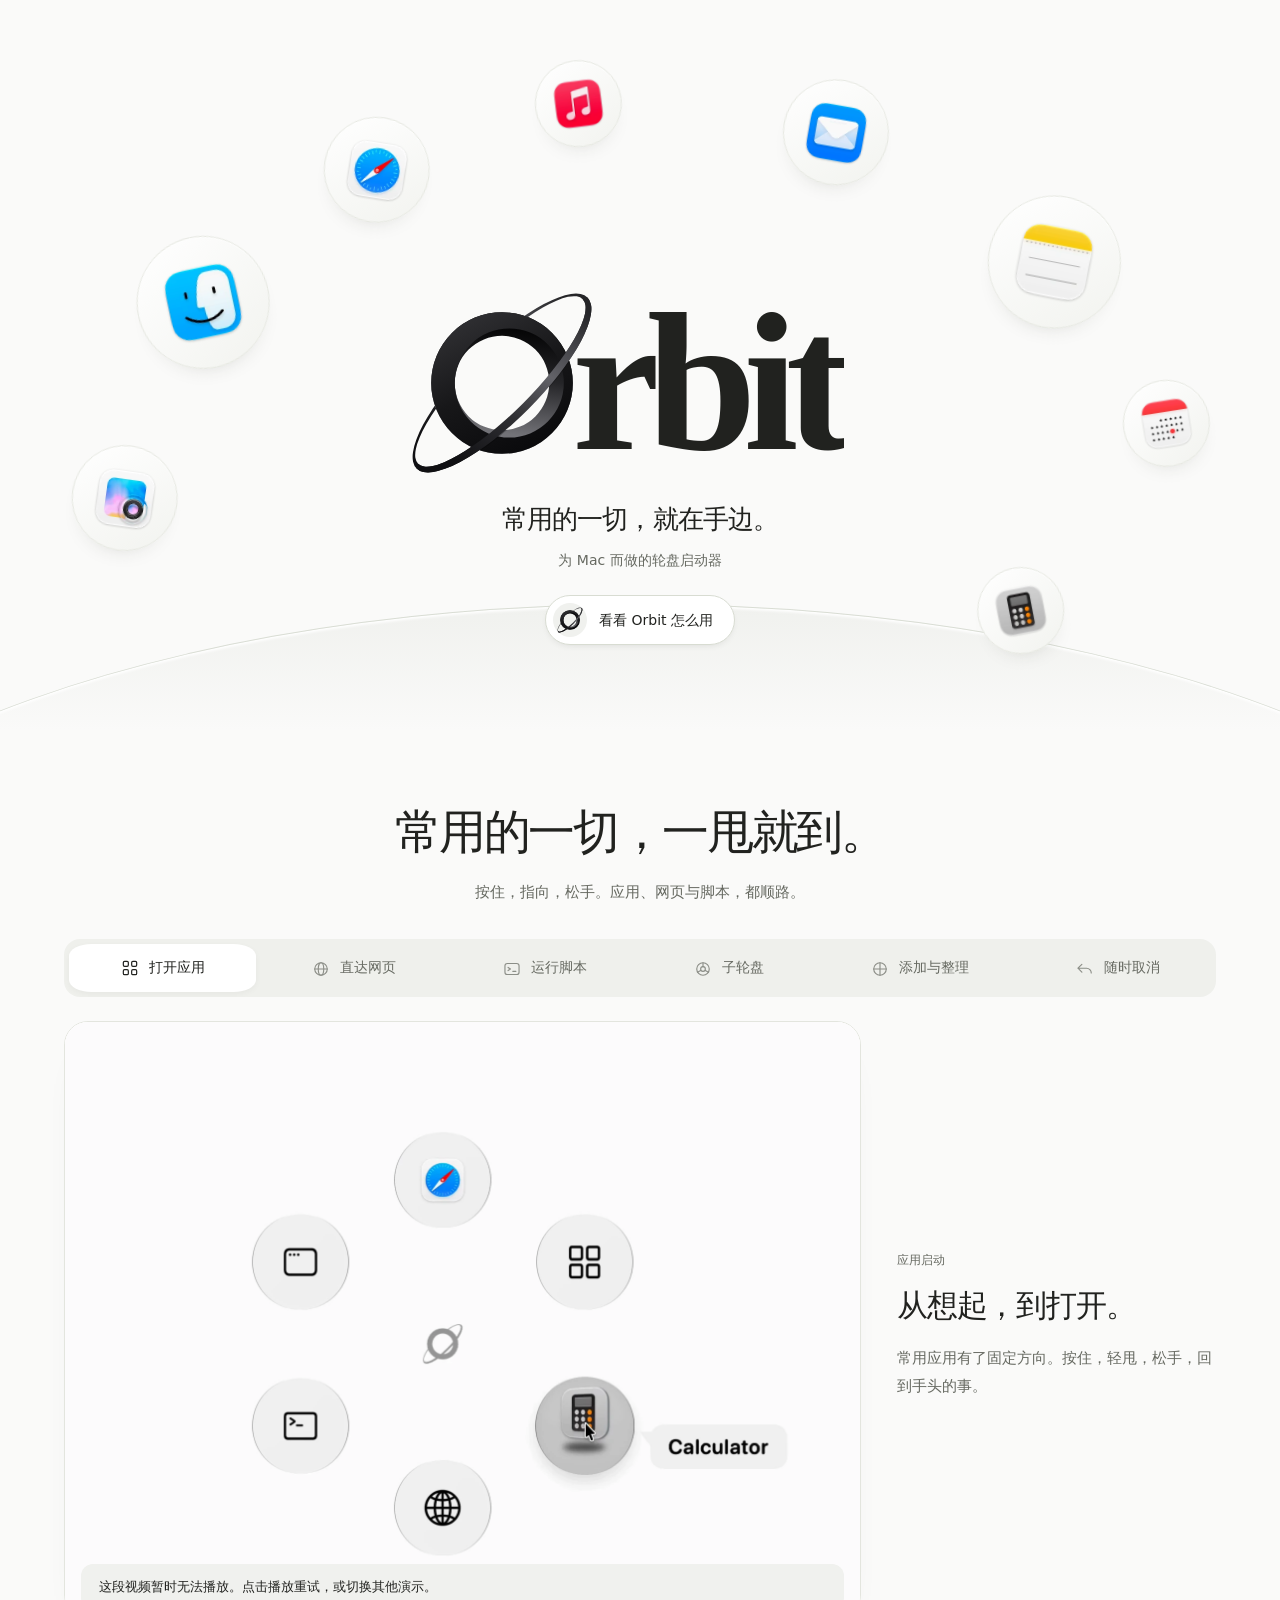
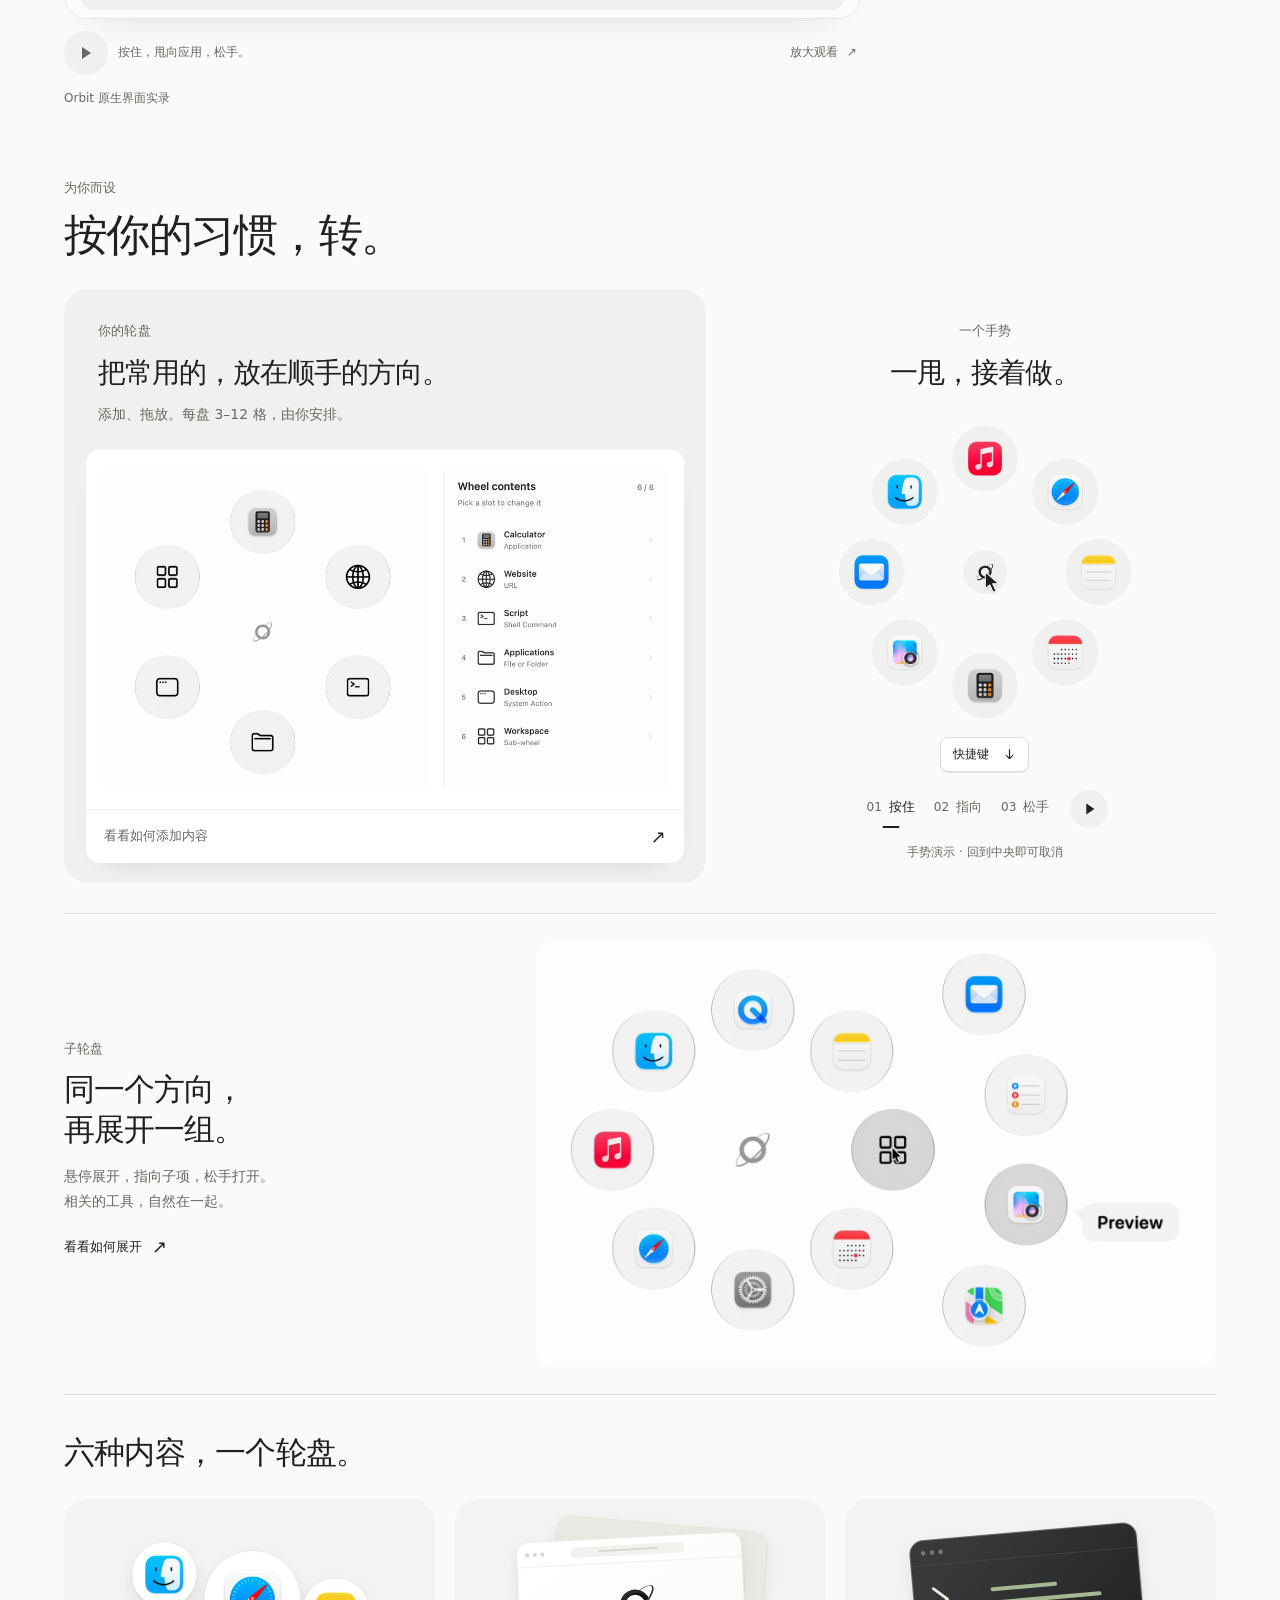
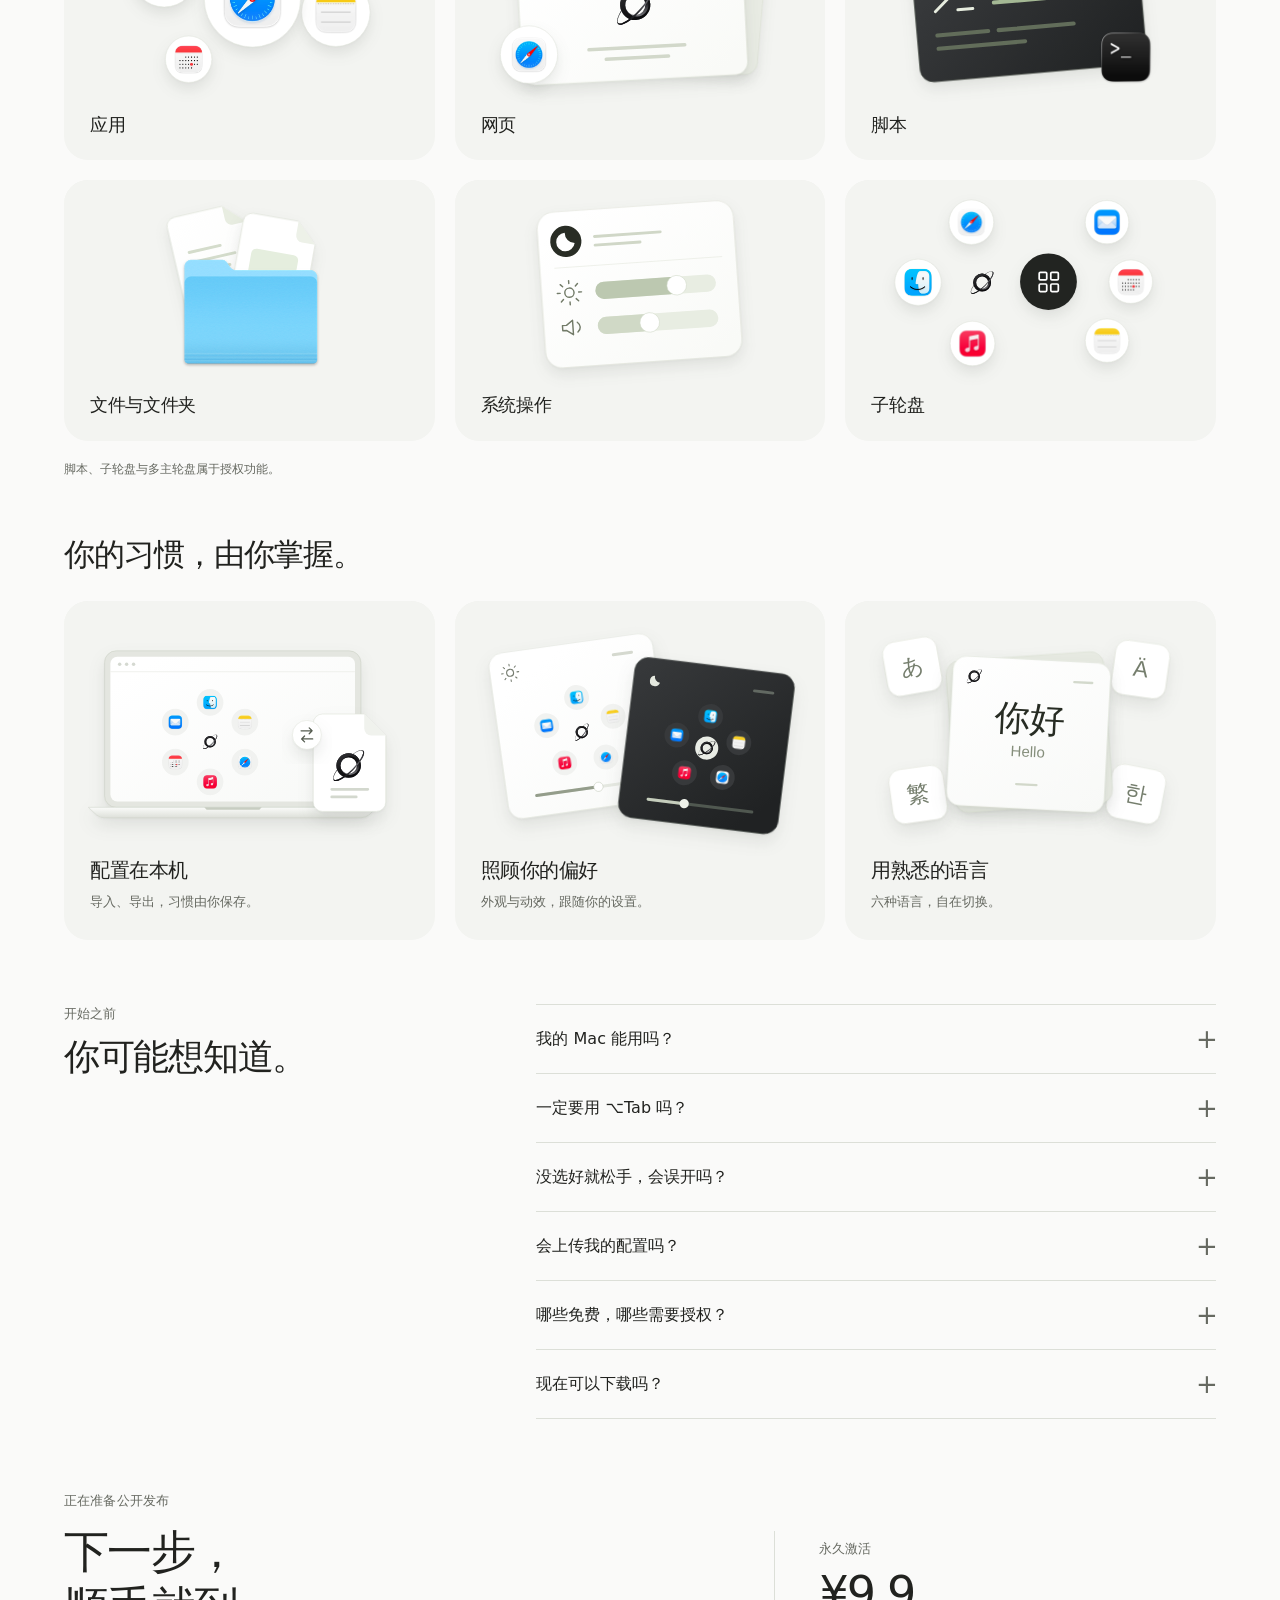
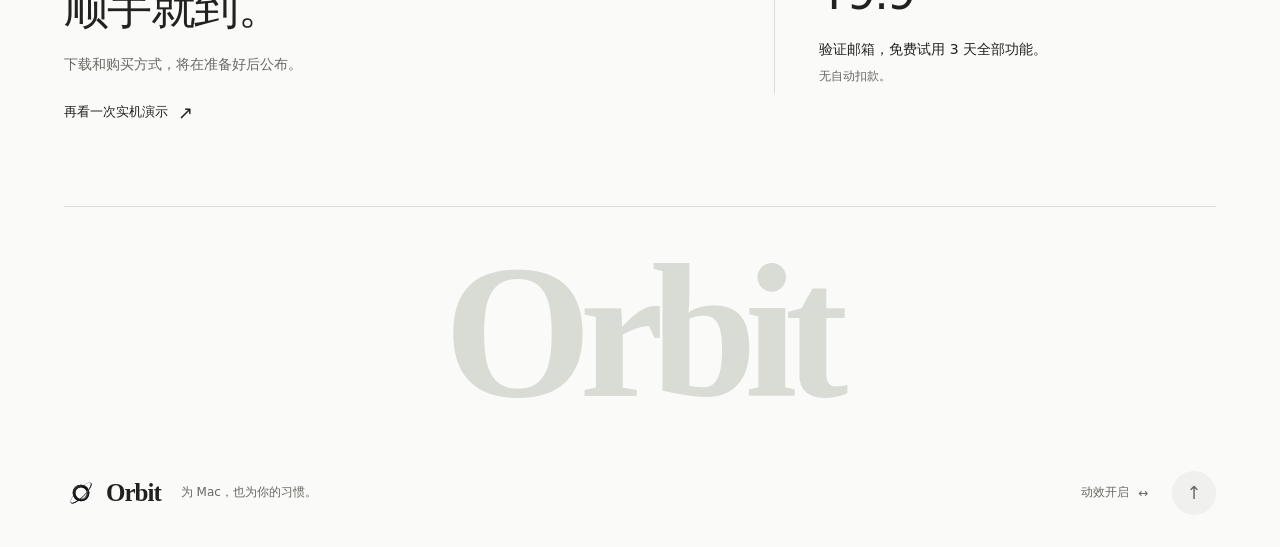
==== commit d69da31b: "Illustrate the six Orbit shortcut types" ====
--- a/index.html
+++ b/index.html
@@ -12,16 +12,16 @@
 <link rel="icon" type="image/png" sizes="1024x1024" href="images/icon.png">
 <link rel="icon" type="image/svg+xml" sizes="any" href="images/orbit-app-icon.svg">
 <link rel="apple-touch-icon" href="images/icon.png">
-<link rel="preload" as="image" href="images/orbit-mark.svg?v=37" type="image/svg+xml" fetchpriority="high">
+<link rel="preload" as="image" href="images/orbit-mark.svg?v=38" type="image/svg+xml" fetchpriority="high">
 <script>document.documentElement.classList.add('js');try{var p=JSON.parse(localStorage.getItem('orbit-site-preferences-v3')||'{}');document.documentElement.dataset.lang=p.lang==='en'?'en':'zh';document.documentElement.dataset.motion=p.motion===false?'off':'on';}catch(e){}var navigation=performance.getEntriesByType('navigation')[0];if(document.documentElement.dataset.motion==='off'||matchMedia('(prefers-reduced-motion:reduce)').matches||(navigator.connection&&navigator.connection.saveData)||location.hash||document.hidden||(navigation&&navigation.type==='back_forward'))document.documentElement.dataset.entry='complete';</script>
-<link rel="stylesheet" href="assets/site.css?v=37"><link rel="stylesheet" href="assets/details.css?v=37"><link rel="stylesheet" href="assets/motion.css?v=37">
-<script src="assets/cinema-core.js?v=37" defer></script><script src="assets/site.js?v=37" defer></script><script src="assets/scroll.js?v=37" defer></script><script src="assets/orbital-motion.js?v=37" defer></script><script src="assets/gesture.js?v=37" defer></script><script src="assets/navigation.js?v=37" defer></script><script src="assets/entrance.js?v=37" defer></script><script src="assets/journey.js?v=37" defer></script>
+<link rel="stylesheet" href="assets/site.css?v=38"><link rel="stylesheet" href="assets/details.css?v=38"><link rel="stylesheet" href="assets/motion.css?v=38">
+<script src="assets/cinema-core.js?v=38" defer></script><script src="assets/site.js?v=38" defer></script><script src="assets/scroll.js?v=38" defer></script><script src="assets/orbital-motion.js?v=38" defer></script><script src="assets/gesture.js?v=38" defer></script><script src="assets/navigation.js?v=38" defer></script><script src="assets/entrance.js?v=38" defer></script><script src="assets/journey.js?v=38" defer></script>
 </head>
 <body>
 <span id="nav-reveal-point" aria-hidden="true"></span>
 <a class="skip-link" href="#main"><span data-zh>跳到正文</span><span data-en>Skip to content</span></a>
 <header class="site-header"><div class="nav-inner">
-<a class="brand" href="#main" aria-label="Orbit"><picture><source srcset="images/orbit-mark.svg?v=37" type="image/svg+xml"><img src="images/orbit-mark.png?v=37" width="36" height="36" alt=""></picture><span>Orbit</span></a>
+<a class="brand" href="#main" aria-label="Orbit"><picture><source srcset="images/orbit-mark.svg?v=38" type="image/svg+xml"><img src="images/orbit-mark.png?v=38" width="36" height="36" alt=""></picture><span>Orbit</span></a>
 <nav id="site-navigation" aria-label="主导航" data-label-zh="主导航" data-label-en="Main navigation"><a href="#cinema"><span data-zh>实机演示</span><span data-en>In action</span></a><a href="#make-it-yours"><span data-zh>为你而设</span><span data-en>Make it yours</span></a><a href="#faq"><span data-zh>常见问题</span><span data-en>Questions</span></a><a href="#availability" class="mobile-release"><span data-zh>发布进展</span><span data-en>Release updates</span></a></nav>
 <div class="nav-actions"><button id="language-toggle" class="plain-control" type="button" aria-label="Switch to English">EN</button><a href="#availability" class="release-link"><span data-zh>发布进展</span><span data-en>Coming soon</span><span aria-hidden="true">↗</span></a><button id="menu-toggle" class="menu-toggle" type="button" aria-controls="site-navigation" aria-expanded="false" aria-label="打开导航" data-label-zh="打开导航" data-label-en="Open navigation"><span aria-hidden="true"></span></button></div>
 </div></header>
@@ -88,7 +88,7 @@
 </span></span><span class="wordmark-tail-frame"><span class="wordmark-tail">rbit</span></span></span><span class="sr-only">Orbit<span data-zh>，为 Mac 而做的轮盘启动器</span><span data-en>, a radial launcher for Mac</span></span></h1>
 <p class="hero-description"><span data-zh>常用的一切，就在手边。</span><span data-en>Your everyday. Within reach.</span></p>
 <p class="hero-definition"><span data-zh>为 Mac 而做的轮盘启动器</span><span data-en>A radial launcher, made for Mac.</span></p>
-<div class="hero-actions"><a href="#cinema" data-journey-link class="hero-explore-link"><span class="hero-link-icon" aria-hidden="true"><img src="images/orbit-mark.svg?v=37" width="40" height="40" alt="" decoding="sync" draggable="false"></span><span data-zh>看看 Orbit 怎么用</span><span data-en>See Orbit in action</span></a></div>
+<div class="hero-actions"><a href="#cinema" data-journey-link class="hero-explore-link"><span class="hero-link-icon" aria-hidden="true"><img src="images/orbit-mark.svg?v=38" width="40" height="40" alt="" decoding="sync" draggable="false"></span><span data-zh>看看 Orbit 怎么用</span><span data-en>See Orbit in action</span></a></div>
 <p class="platform-note"><span>macOS 14+</span><span class="platform-note-divider" aria-hidden="true"></span><span data-zh>即将发布</span><span data-en>Coming soon</span></p>
 </div>
 </div>
@@ -170,15 +170,15 @@
 </div>
 <figure class="subwheel-media"><img src="media/studio/v30-nest-card.webp" alt="彩色应用圆球与展开的子轮盘" data-alt-zh="彩色应用圆球与展开的子轮盘" data-alt-en="Colored app circles with an expanded sub-wheel" width="1600" height="1000" loading="lazy" decoding="async"></figure>
 </article>
-<div class="capabilities" data-reveal>
-<div class="capability-intro"><h3><span data-zh>六种内容，一个轮盘。</span><span data-en>Six kinds of shortcut. One wheel.</span></h3></div>
+<div class="capabilities" id="shortcut-types" data-reveal aria-labelledby="capabilities-title">
+<div class="capability-intro"><h3 id="capabilities-title"><span data-zh>六种内容，一个轮盘。</span><span data-en>Six kinds of shortcut. One wheel.</span></h3></div>
 <ul class="capability-list">
-<li><svg viewBox="0 0 24 24" fill="none" stroke="currentColor" stroke-width="1.45" stroke-linecap="round" stroke-linejoin="round" aria-hidden="true"><rect x="4" y="4" width="6" height="6" rx="1.5"/><rect x="14" y="4" width="6" height="6" rx="1.5"/><rect x="4" y="14" width="6" height="6" rx="1.5"/><rect x="14" y="14" width="6" height="6" rx="1.5"/></svg><span data-zh>应用</span><span data-en>Apps</span></li>
-<li><svg viewBox="0 0 24 24" fill="none" stroke="currentColor" stroke-width="1.45" stroke-linecap="round" stroke-linejoin="round" aria-hidden="true"><circle cx="12" cy="12" r="8"/><ellipse cx="12" cy="12" rx="3.5" ry="8"/><path d="M4 12h16"/></svg><span data-zh>网页</span><span data-en>Websites</span></li>
-<li><svg viewBox="0 0 24 24" fill="none" stroke="currentColor" stroke-width="1.45" stroke-linecap="round" stroke-linejoin="round" aria-hidden="true"><rect x="3" y="5" width="18" height="14" rx="3"/><path d="m7 10 3 2-3 2m6 1h4"/></svg><span data-zh>脚本</span><span data-en>Scripts</span></li>
-<li><svg viewBox="0 0 24 24" fill="none" stroke="currentColor" stroke-width="1.45" stroke-linecap="round" stroke-linejoin="round" aria-hidden="true"><path d="M3 7a2 2 0 0 1 2-2h5l2 3h7a2 2 0 0 1 2 2v8a2 2 0 0 1-2 2H5a2 2 0 0 1-2-2Z"/></svg><span data-zh>文件与文件夹</span><span data-en>Files & folders</span></li>
-<li><svg viewBox="0 0 24 24" fill="none" stroke="currentColor" stroke-width="1.45" stroke-linecap="round" stroke-linejoin="round" aria-hidden="true"><rect x="3" y="4" width="18" height="13" rx="2"/><path d="M8 21h8m-4-4v4"/></svg><span data-zh>系统操作</span><span data-en>System actions</span></li>
-<li><svg viewBox="0 0 24 24" fill="none" stroke="currentColor" stroke-width="1.45" stroke-linecap="round" stroke-linejoin="round" aria-hidden="true"><circle cx="12" cy="12" r="8"/><circle cx="12" cy="12" r="3"/><path d="M12 4v5m7 7-4-2m-10 2 4-2"/></svg><span data-zh>子轮盘</span><span data-en>Sub-wheels</span></li>
+<li><figure><img class="capability-art" src="images/capabilities/apps.svg?v=38" width="640" height="360" loading="lazy" decoding="async" alt="Safari、Finder 和其他原版应用图标。" data-alt-zh="Safari、Finder 和其他原版应用图标。" data-alt-en="Original Safari, Finder, and other app icons."><figcaption class="capability-title"><span data-zh>应用</span><span data-en>Apps</span></figcaption></figure></li>
+<li><figure><img class="capability-art" src="images/capabilities/web.svg?v=38" width="640" height="360" loading="lazy" decoding="async" alt="浏览器窗口与 Safari 图标，示意一键打开网页。" data-alt-zh="浏览器窗口与 Safari 图标，示意一键打开网页。" data-alt-en="A browser window and Safari icon illustrating a website shortcut."><figcaption class="capability-title"><span data-zh>网页</span><span data-en>Websites</span></figcaption></figure></li>
+<li><figure><img class="capability-art" src="images/capabilities/scripts.svg?v=38" width="640" height="360" loading="lazy" decoding="async" alt="终端窗口和原版 Terminal 图标，示意运行脚本。" data-alt-zh="终端窗口和原版 Terminal 图标，示意运行脚本。" data-alt-en="A terminal window and the original Terminal icon illustrating scripts."><figcaption class="capability-title"><span data-zh>脚本</span><span data-en>Scripts</span></figcaption></figure></li>
+<li><figure><img class="capability-art" src="images/capabilities/files.svg?v=38" width="640" height="360" loading="lazy" decoding="async" alt="原版 Mac 文件夹与文件，示意文件快捷入口。" data-alt-zh="原版 Mac 文件夹与文件，示意文件快捷入口。" data-alt-en="An original Mac folder with documents illustrating file shortcuts."><figcaption class="capability-title"><span data-zh>文件与文件夹</span><span data-en>Files & folders</span></figcaption></figure></li>
+<li><figure><img class="capability-art" src="images/capabilities/system.svg?v=38" width="640" height="360" loading="lazy" decoding="async" alt="深色外观、亮度与音量控制的示意图。" data-alt-zh="深色外观、亮度与音量控制的示意图。" data-alt-en="An illustration of dark appearance, brightness, and volume controls."><figcaption class="capability-title"><span data-zh>系统操作</span><span data-en>System actions</span></figcaption></figure></li>
+<li><figure><img class="capability-art" src="images/capabilities/subwheel.svg?v=38" width="640" height="360" loading="lazy" decoding="async" alt="彩色应用圆球旁展开一组子轮盘，中央使用原版 Orbit 标识。" data-alt-zh="彩色应用圆球旁展开一组子轮盘，中央使用原版 Orbit 标识。" data-alt-en="A group of original app icons expanding beside a wheel with the original Orbit mark."><figcaption class="capability-title"><span data-zh>子轮盘</span><span data-en>Sub-wheels</span></figcaption></figure></li>
 </ul>
 <p class="license-note"><span data-zh>脚本、子轮盘与多主轮盘属于授权功能。</span><span data-en>Scripts, sub-wheels, and multiple wheels are licensed features.</span></p>
 </div>
@@ -187,15 +187,15 @@
 <h2 class="quiet-heading"><span data-zh>你的习惯，由你掌握。</span><span data-en>Your setup. Yours to keep.</span></h2>
 <div class="comfort-grid">
 <figure class="comfort-card">
-<img class="comfort-art" src="images/features/local.svg?v=37" width="640" height="440" loading="lazy" decoding="async" alt="Mac 上的 Orbit 轮盘与配置文件，双向箭头表示导入和导出。" data-alt-zh="Mac 上的 Orbit 轮盘与配置文件，双向箭头表示导入和导出。" data-alt-en="Illustration of an Orbit wheel on a Mac and a configuration file, with import and export arrows.">
+<img class="comfort-art" src="images/features/local.svg?v=38" width="640" height="440" loading="lazy" decoding="async" alt="Mac 上的 Orbit 轮盘与配置文件，双向箭头表示导入和导出。" data-alt-zh="Mac 上的 Orbit 轮盘与配置文件，双向箭头表示导入和导出。" data-alt-en="Illustration of an Orbit wheel on a Mac and a configuration file, with import and export arrows.">
 <figcaption class="comfort-copy"><h3><span data-zh>配置在本机</span><span data-en>Locally yours</span></h3><p><span data-zh>导入、导出，习惯由你保存。</span><span data-en>Import, export, and keep your setup.</span></p></figcaption>
 </figure>
 <figure class="comfort-card">
-<img class="comfort-art" src="images/features/appearance.svg?v=37" width="640" height="440" loading="lazy" decoding="async" alt="同一组彩色应用图标，在浅色与深色外观中呈现。" data-alt-zh="同一组彩色应用图标，在浅色与深色外观中呈现。" data-alt-en="Illustration of the same original app icons in light and dark appearances.">
+<img class="comfort-art" src="images/features/appearance.svg?v=38" width="640" height="440" loading="lazy" decoding="async" alt="同一组彩色应用图标，在浅色与深色外观中呈现。" data-alt-zh="同一组彩色应用图标，在浅色与深色外观中呈现。" data-alt-en="Illustration of the same original app icons in light and dark appearances.">
 <figcaption class="comfort-copy"><h3><span data-zh>照顾你的偏好</span><span data-en>Comfort comes first</span></h3><p><span data-zh>外观与动效，跟随你的设置。</span><span data-en>Appearance and motion follow your settings.</span></p></figcaption>
 </figure>
 <figure class="comfort-card">
-<img class="comfort-art" src="images/features/languages.svg?v=37" width="640" height="440" loading="lazy" decoding="async" alt="简体中文、繁體中文、English、日本語、한국어 和 Deutsch 六种语言卡片。" data-alt-zh="简体中文、繁體中文、English、日本語、한국어 和 Deutsch 六种语言卡片。" data-alt-en="Illustration of six language cards: Simplified Chinese, Traditional Chinese, English, Japanese, Korean, and German.">
+<img class="comfort-art" src="images/features/languages.svg?v=38" width="640" height="440" loading="lazy" decoding="async" alt="简体中文、繁體中文、English、日本語、한국어 和 Deutsch 六种语言卡片。" data-alt-zh="简体中文、繁體中文、English、日本語、한국어 和 Deutsch 六种语言卡片。" data-alt-en="Illustration of six language cards: Simplified Chinese, Traditional Chinese, English, Japanese, Korean, and German.">
 <figcaption class="comfort-copy"><h3><span data-zh>用熟悉的语言</span><span data-en>Feel right at home</span></h3><p><span data-zh>六种语言，自在切换。</span><span data-en>Six languages. Your choice.</span></p></figcaption>
 </figure>
 </div>
@@ -220,6 +220,6 @@
 </div>
 </section>
 </main>
-<footer class="site-footer shell"><div class="footer-wordmark" aria-hidden="true">Orbit</div><a class="footer-brand" href="#main"><picture><source srcset="images/orbit-mark.svg?v=37" type="image/svg+xml"><img src="images/orbit-mark.png?v=37" width="36" height="36" alt="" loading="lazy" decoding="async"></picture><span>Orbit</span></a><span class="footer-note"><span data-zh>为 Mac，也为你的习惯。</span><span data-en>For your Mac. For your way of working.</span></span><button id="motion-toggle" type="button" class="text-button" aria-pressed="true"><span id="motion-label"><span data-zh>动效开启</span><span data-en>Motion on</span></span><span aria-hidden="true">↔</span></button><a class="text-button" href="#main" aria-label="回到顶部" data-label-zh="回到顶部" data-label-en="Back to top">↑</a></footer>
+<footer class="site-footer shell"><div class="footer-wordmark" aria-hidden="true">Orbit</div><a class="footer-brand" href="#main"><picture><source srcset="images/orbit-mark.svg?v=38" type="image/svg+xml"><img src="images/orbit-mark.png?v=38" width="36" height="36" alt="" loading="lazy" decoding="async"></picture><span>Orbit</span></a><span class="footer-note"><span data-zh>为 Mac，也为你的习惯。</span><span data-en>For your Mac. For your way of working.</span></span><button id="motion-toggle" type="button" class="text-button" aria-pressed="true"><span id="motion-label"><span data-zh>动效开启</span><span data-en>Motion on</span></span><span aria-hidden="true">↔</span></button><a class="text-button" href="#main" aria-label="回到顶部" data-label-zh="回到顶部" data-label-en="Back to top">↑</a></footer>
 </body>
 </html>
--- a/assets/details.css
+++ b/assets/details.css
@@ -60,13 +60,14 @@
 .detail-link { display: inline-flex; align-items: center; gap: 10px; min-height: 44px; padding: 7px 0; color: #21221f; font-size: 13px; font-weight: 500; line-height: 1.5; text-decoration: underline; text-decoration-color: transparent; text-decoration-thickness: 1px; text-underline-offset: 4px; transition: text-decoration-color 160ms ease; }
 .detail-link > span[aria-hidden] { flex-shrink: 0; font-size: 18px; transition: transform 160ms ease; }
 .subwheel-copy .detail-link { margin-top: 10px; }
-/* Keep the content types attached to the wheel above, on the same column grid. */
-.capabilities { display: grid; grid-template-columns: minmax(0, .78fr) minmax(0, 1.22fr); align-items: start; gap: 14px 38px; padding-top: 26px; }
-.capability-intro h3 { max-width: 16em; text-align: left; font-size: 20px; font-weight: 500; line-height: 1.4; letter-spacing: -.025em; }
-.capability-list { display: grid; grid-column: 2; grid-template-columns: repeat(3, minmax(0, 1fr)); gap: 18px 20px; margin: 0; padding: 0; list-style: none; }
-.capability-list li { display: flex; align-items: center; justify-content: flex-start; gap: 9px; min-width: 0; color: #21221f; font-size: 13px; line-height: 1.5; }
-.capability-list svg { flex-shrink: 0; width: 20px; height: 20px; color: #666961; }
-.detail-section .license-note { grid-column: 2; margin: 0; color: #666961; text-align: left; font-size: 12px; line-height: 1.7; }
+/* Six recognizable Mac scenes replace the small text-and-glyph list. */
+.capabilities { display: block; padding-top: 38px; }
+.capability-intro h3 { text-align: left; font-size: clamp(28px, 2.4vw, 32px); font-weight: 600; line-height: 1.3; letter-spacing: -.025em; }
+.capability-list { display: grid; grid-template-columns: repeat(3, minmax(0, 1fr)); gap: 20px; margin: 26px 0 0; padding: 0; list-style: none; }
+.capability-list li { min-width: 0; overflow: hidden; border-radius: 24px; background: #f3f4f1; }
+.capability-art { display: block; width: 100%; height: auto; aspect-ratio: 16 / 9; }
+.capability-title { padding: 4px 26px 23px; color: #21221f; font-size: 18px; font-weight: 600; line-height: 1.4; letter-spacing: -.02em; text-wrap: pretty; }
+.detail-section .license-note { margin: 18px 0 0; color: #666961; text-align: left; font-size: 12px; line-height: 1.7; }
 
 .quiet-section.detail-quiet { display: block; padding-block: 0; }
 .detail-quiet .quiet-heading { font-size: clamp(28px, 2.4vw, 32px); line-height: 1.3; text-align: left; }
@@ -122,8 +123,6 @@
   .gesture-feature .gesture-controls { gap: 7px; }
   .gesture-feature .gesture-orbit { width: min(100%, 300px); }
   .subwheel-feature { gap: 26px; }
-  .capabilities { column-gap: 26px; }
-  .capability-list { gap: 18px 16px; }
   .faq-section.detail-faq { gap: 26px; }
   .closing.detail-closing { gap: 48px; }
   .release-offer { padding-left: 34px; }
@@ -147,9 +146,8 @@
   .subwheel-copy h3 { font-size: 28px; }
   .subwheel-copy > p:not(.detail-overline) { font-size: 13px; }
   .subwheel-copy > p:not(.detail-overline) br { display: none; }
-  .capabilities { grid-template-columns: minmax(0, .82fr) minmax(0, 1.18fr); column-gap: 20px; }
-  .capability-intro h3 { font-size: 18px; }
-  .capability-list { grid-template-columns: repeat(2, minmax(0, 1fr)); gap: 16px 14px; }
+  .capability-list { gap: 16px; }
+  .capability-title { padding: 4px 20px 21px; font-size: 16px; }
   .comfort-grid { gap: 16px; }
   .comfort-copy { padding: 0 20px 24px; }
   .comfort-copy h3 { font-size: 18px; }
@@ -192,12 +190,11 @@
   .subwheel-copy > p:not(.detail-overline) { max-width: 30em; margin-top: 13px; font-size: 14px; }
   .subwheel-copy .detail-link { margin-top: 10px; }
   .subwheel-media { border-radius: 14px; }
-  .capabilities { grid-template-columns: minmax(0, 1fr); gap: 18px; padding-top: 24px; }
-  .capability-intro h3 { font-size: 18px; }
-  .capability-list { grid-column: 1; grid-template-columns: repeat(2, minmax(0, 1fr)); gap: 18px 14px; }
-  .capability-list li { justify-content: flex-start; gap: 9px; font-size: 13px; }
-  .capability-list svg { width: 19px; height: 19px; }
-  .detail-section .license-note { grid-column: 1; font-size: 12px; }
+  .capabilities { padding-top: 28px; }
+  .capability-intro h3 { font-size: 28px; }
+  .capability-list { grid-template-columns: repeat(2, minmax(0, 1fr)); gap: 14px; margin-top: 22px; }
+  .capability-list li { border-radius: 18px; }
+  .capability-title { padding: 3px 16px 18px; font-size: 15px; }
   .detail-quiet .quiet-heading { font-size: 28px; line-height: 1.35; }
   .comfort-grid { grid-template-columns: minmax(0, 1fr); gap: 16px; margin-top: 22px; }
   .comfort-card { border-radius: 21px; }
@@ -226,8 +223,8 @@
   .detail-copy h3 { font-size: 23px; }
   .gesture-feature .gesture-step-number { display: none; }
   .gesture-feature .gesture-step { gap: 0; padding-inline: 13px; }
-  .capability-list { gap: 18px 10px; }
-  .capability-list li { gap: 7px; font-size: 12px; }
+  .capability-list { gap: 12px; }
+  .capability-title { padding: 2px 12px 15px; font-size: 13px; }
   .detail-closing h2 { font-size: 34px; }
 }
 
@@ -261,6 +258,7 @@
 }
 @media (forced-colors: active) {
   .setup-feature,
+  .capability-list li,
   .comfort-card { outline: 1px solid CanvasText; }
   .detail-link { text-decoration-color: currentColor; }
   .detail-section :is(a, button):focus-visible,
--- a/assets/motion.css
+++ b/assets/motion.css
@@ -136,14 +136,6 @@
   opacity:1;
   transform:none;
 }
-html.motion-ready .orbit-staged .capability-list svg {
-  transform:rotate(-12deg) scale(.9);
-  transform-origin:50% 50%;
-}
-:root.motion-ready[data-orbital-motion="on"] .orbit-staged .capability-list svg {
-  transition:transform 480ms cubic-bezier(.22,1,.36,1) var(--orbit-stage-delay,0ms);
-}
-html.motion-ready .orbit-staged.is-revealed .capability-list svg { transform:none; }
 /* Extend the existing rule to introduce the next section, with no extra gap. */
 .subwheel-feature.orbit-staged { position:relative; border-top-color:transparent; }
 .subwheel-feature.orbit-staged::before {
@@ -166,7 +158,6 @@
   transform:none;
 }
 html.motion-ready .orbit-staged:is(.reveal-immediate,:focus-within) .orbit-stage-item,
-html.motion-ready .orbit-staged:is(.reveal-immediate,:focus-within) .capability-list svg,
 html.motion-ready .subwheel-feature.orbit-staged:is(.reveal-immediate,:focus-within)::before {
   opacity:1;
   transform:none;
@@ -190,12 +181,10 @@
 /* Backgrounding the page finishes these finite decorations. The guard only
    observes lifecycle/preferences; it never samples scrolling or geometry. */
 :root[data-orbital-motion="off"] .orbit-stage-item,
-:root[data-orbital-motion="off"] .orbit-staged .capability-list svg,
 :root[data-orbital-motion="off"] .subwheel-feature.orbit-staged::before,
 :root[data-orbital-motion="off"] .chapter svg,
 :root[data-orbital-motion="off"] .hero-explore-link .hero-link-icon img { transition:none; }
 :root[data-motion="off"] .orbit-stage-item,
-:root[data-motion="off"] .orbit-staged .capability-list svg,
 :root[data-motion="off"] .subwheel-feature.orbit-staged::before { opacity:1!important; transform:none!important; }
 :root[data-motion="off"] *,
 :root[data-motion="off"] *:before,
@@ -216,7 +205,7 @@
   .faq-list details::details-content { transition:none!important; }
   [data-reveal] { opacity:1!important; transform:none!important; }
   .button,.hero-explore-link,.hero-link-icon img,.text-button,.transport-button,.chapter,.chapter svg,.button>span:last-child,.feature-arrow { transform:none!important; }
-  .orbit-stage-item,.orbit-staged .capability-list svg,.subwheel-feature.orbit-staged::before { opacity:1!important; transform:none!important; }
+  .orbit-stage-item,.subwheel-feature.orbit-staged::before { opacity:1!important; transform:none!important; }
 }
 @media(forced-colors:active) {
   .subwheel-feature.orbit-staged::before { background:CanvasText; }
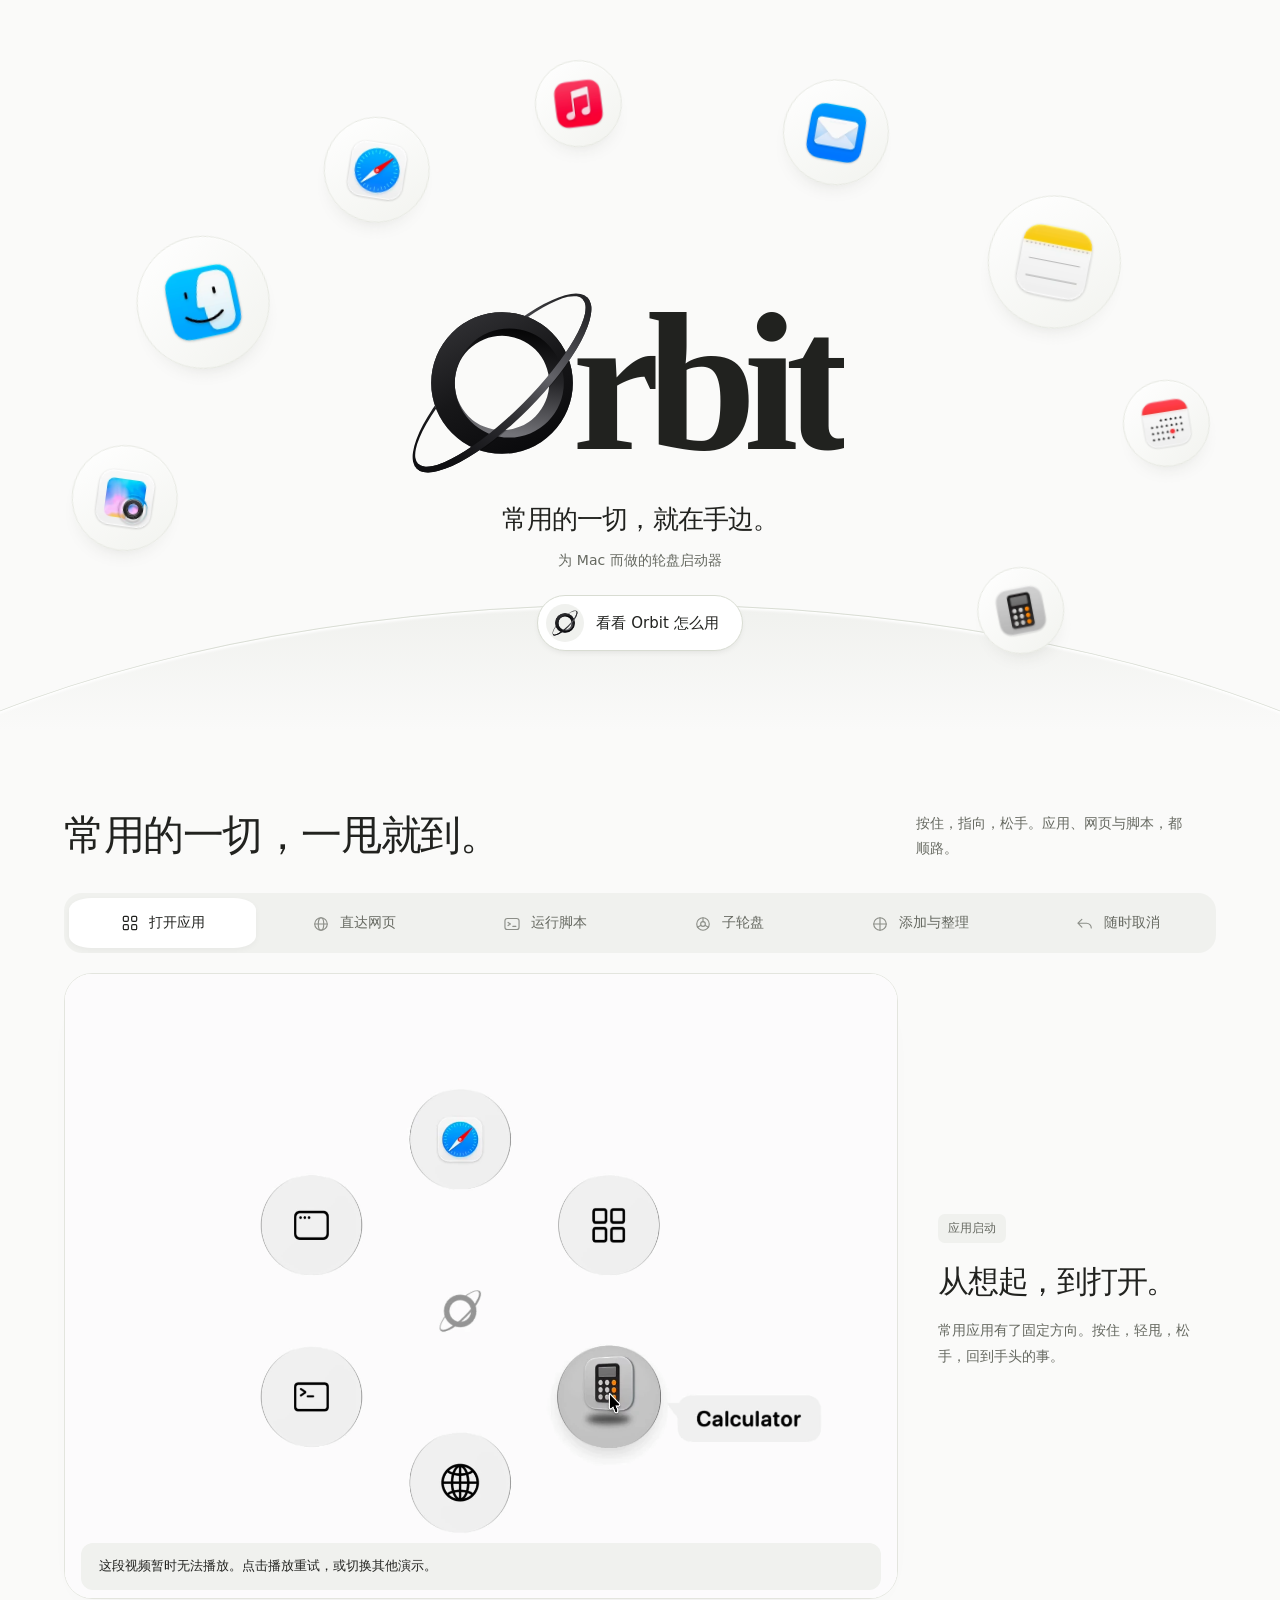
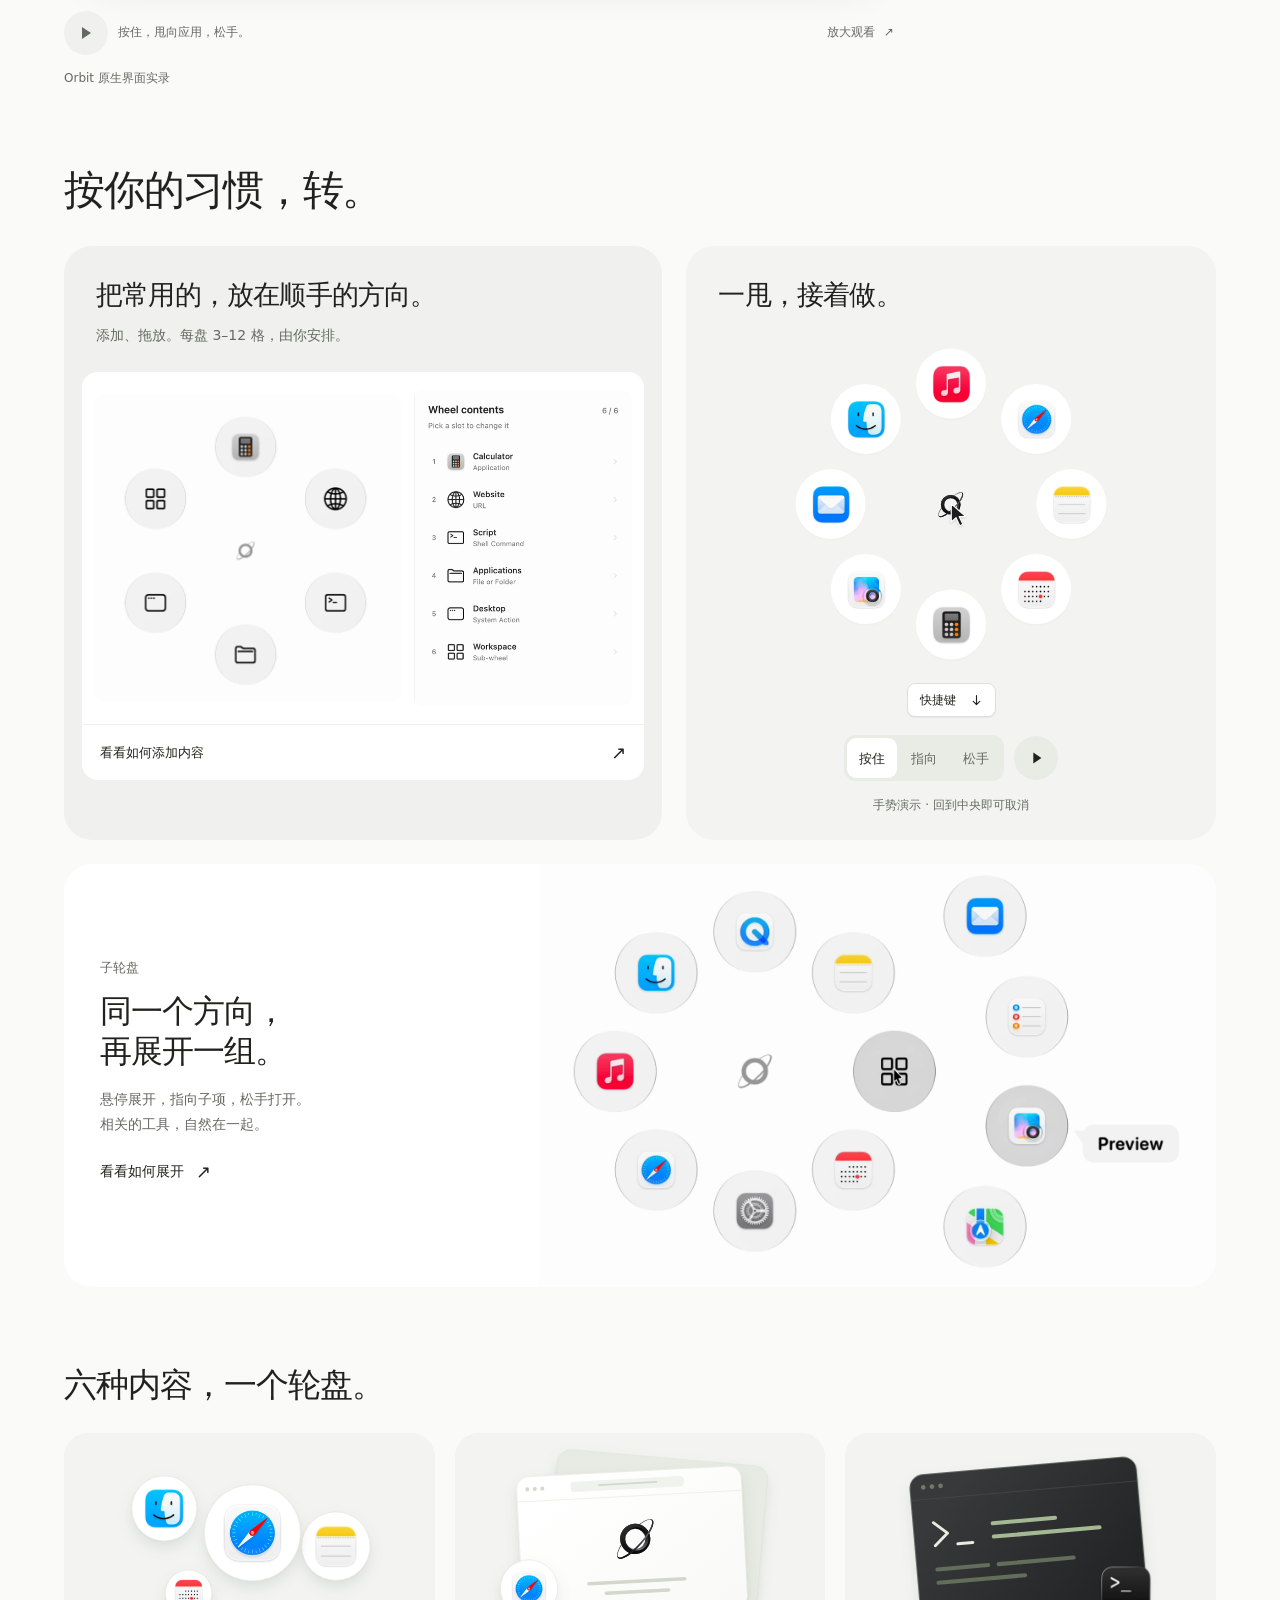
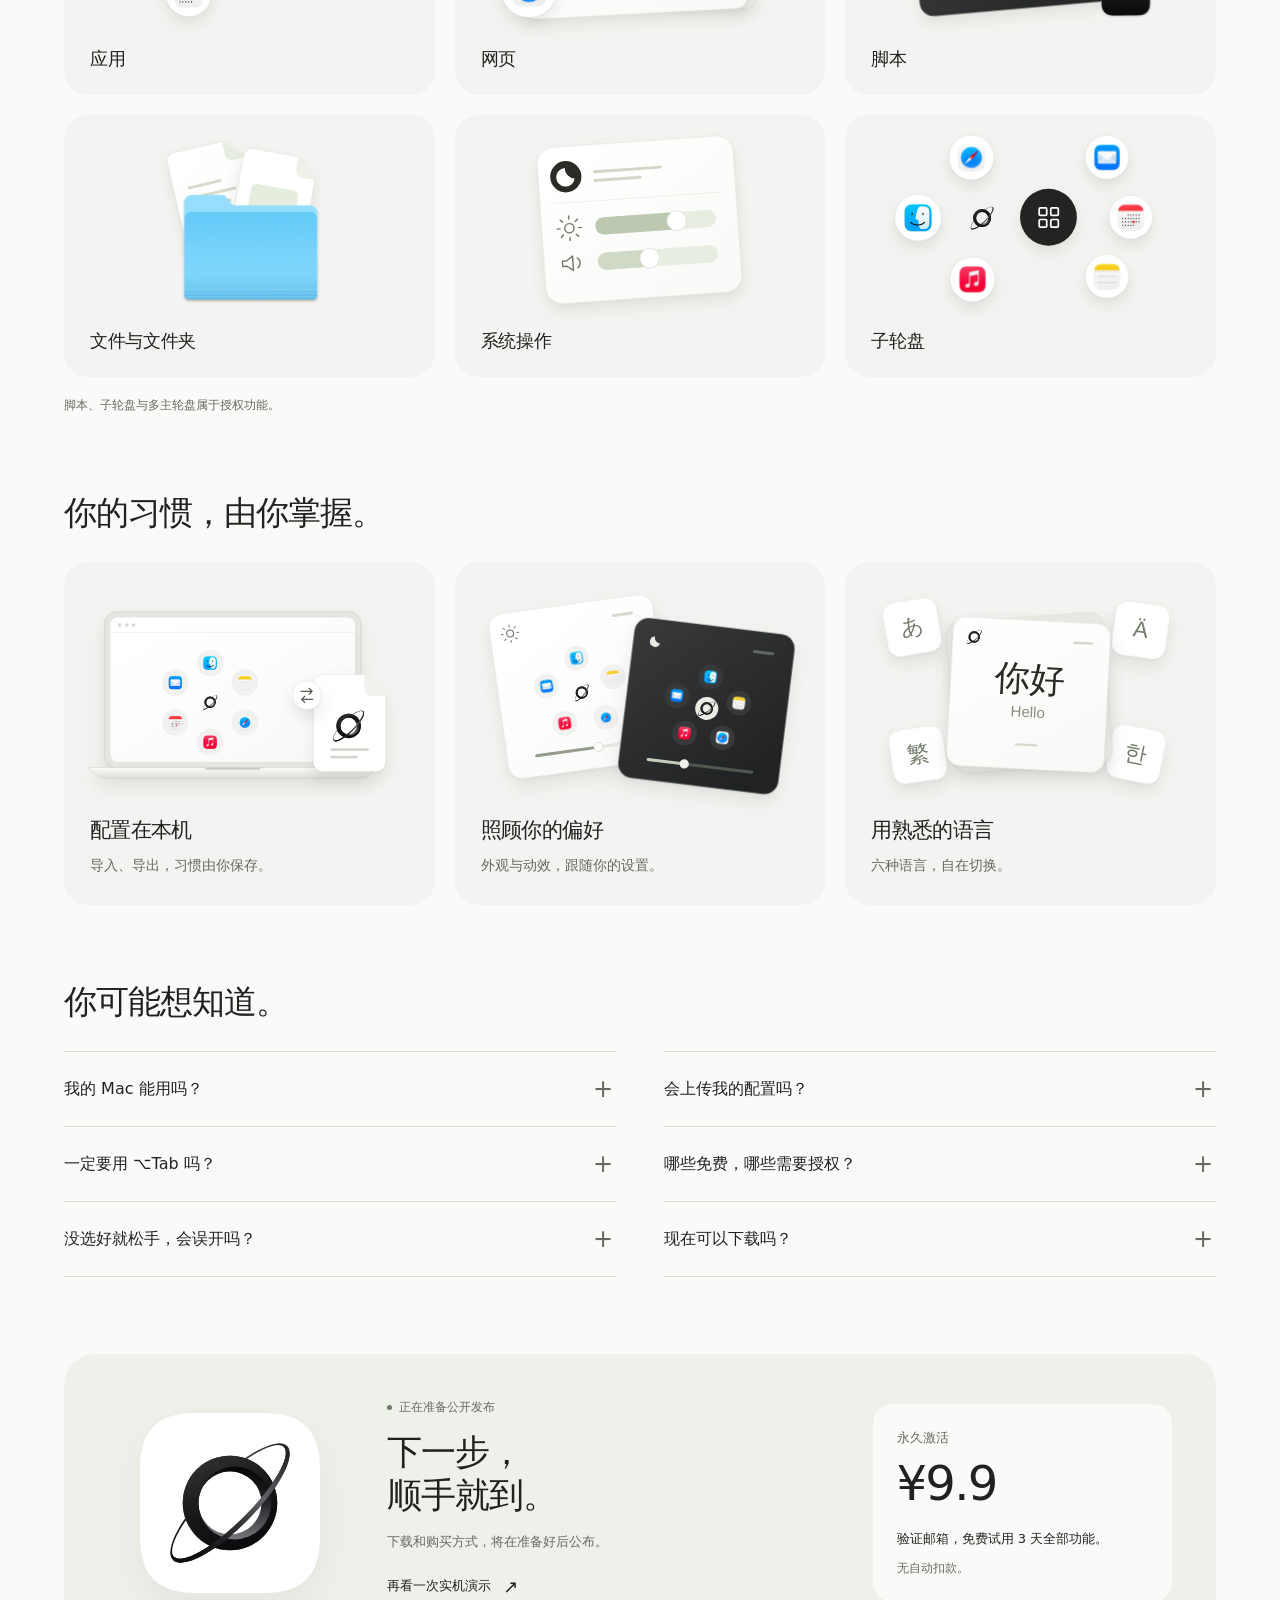
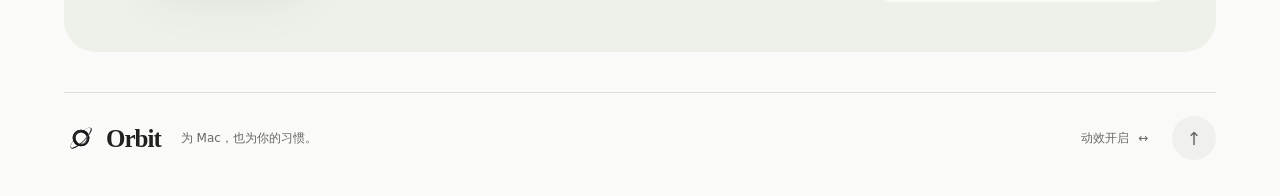
==== commit 81fb1a0a: "Refine Orbit website layout from hero to release" ====
--- a/index.html
+++ b/index.html
@@ -12,16 +12,16 @@
 <link rel="icon" type="image/png" sizes="1024x1024" href="images/icon.png">
 <link rel="icon" type="image/svg+xml" sizes="any" href="images/orbit-app-icon.svg">
 <link rel="apple-touch-icon" href="images/icon.png">
-<link rel="preload" as="image" href="images/orbit-mark.svg?v=38" type="image/svg+xml" fetchpriority="high">
+<link rel="preload" as="image" href="images/orbit-mark.svg?v=39" type="image/svg+xml" fetchpriority="high">
 <script>document.documentElement.classList.add('js');try{var p=JSON.parse(localStorage.getItem('orbit-site-preferences-v3')||'{}');document.documentElement.dataset.lang=p.lang==='en'?'en':'zh';document.documentElement.dataset.motion=p.motion===false?'off':'on';}catch(e){}var navigation=performance.getEntriesByType('navigation')[0];if(document.documentElement.dataset.motion==='off'||matchMedia('(prefers-reduced-motion:reduce)').matches||(navigator.connection&&navigator.connection.saveData)||location.hash||document.hidden||(navigation&&navigation.type==='back_forward'))document.documentElement.dataset.entry='complete';</script>
-<link rel="stylesheet" href="assets/site.css?v=38"><link rel="stylesheet" href="assets/details.css?v=38"><link rel="stylesheet" href="assets/motion.css?v=38">
-<script src="assets/cinema-core.js?v=38" defer></script><script src="assets/site.js?v=38" defer></script><script src="assets/scroll.js?v=38" defer></script><script src="assets/orbital-motion.js?v=38" defer></script><script src="assets/gesture.js?v=38" defer></script><script src="assets/navigation.js?v=38" defer></script><script src="assets/entrance.js?v=38" defer></script><script src="assets/journey.js?v=38" defer></script>
+<link rel="stylesheet" href="assets/site.css?v=39"><link rel="stylesheet" href="assets/details.css?v=39"><link rel="stylesheet" href="assets/motion.css?v=39">
+<script src="assets/cinema-core.js?v=39" defer></script><script src="assets/site.js?v=39" defer></script><script src="assets/scroll.js?v=39" defer></script><script src="assets/orbital-motion.js?v=39" defer></script><script src="assets/gesture.js?v=39" defer></script><script src="assets/navigation.js?v=39" defer></script><script src="assets/entrance.js?v=39" defer></script><script src="assets/journey.js?v=39" defer></script>
 </head>
 <body>
 <span id="nav-reveal-point" aria-hidden="true"></span>
 <a class="skip-link" href="#main"><span data-zh>跳到正文</span><span data-en>Skip to content</span></a>
 <header class="site-header"><div class="nav-inner">
-<a class="brand" href="#main" aria-label="Orbit"><picture><source srcset="images/orbit-mark.svg?v=38" type="image/svg+xml"><img src="images/orbit-mark.png?v=38" width="36" height="36" alt=""></picture><span>Orbit</span></a>
+<a class="brand" href="#main" aria-label="Orbit"><picture><source srcset="images/orbit-mark.svg?v=39" type="image/svg+xml"><img src="images/orbit-mark.png?v=39" width="36" height="36" alt=""></picture><span>Orbit</span></a>
 <nav id="site-navigation" aria-label="主导航" data-label-zh="主导航" data-label-en="Main navigation"><a href="#cinema"><span data-zh>实机演示</span><span data-en>In action</span></a><a href="#make-it-yours"><span data-zh>为你而设</span><span data-en>Make it yours</span></a><a href="#faq"><span data-zh>常见问题</span><span data-en>Questions</span></a><a href="#availability" class="mobile-release"><span data-zh>发布进展</span><span data-en>Release updates</span></a></nav>
 <div class="nav-actions"><button id="language-toggle" class="plain-control" type="button" aria-label="Switch to English">EN</button><a href="#availability" class="release-link"><span data-zh>发布进展</span><span data-en>Coming soon</span><span aria-hidden="true">↗</span></a><button id="menu-toggle" class="menu-toggle" type="button" aria-controls="site-navigation" aria-expanded="false" aria-label="打开导航" data-label-zh="打开导航" data-label-en="Open navigation"><span aria-hidden="true"></span></button></div>
 </div></header>
@@ -88,7 +88,7 @@
 </span></span><span class="wordmark-tail-frame"><span class="wordmark-tail">rbit</span></span></span><span class="sr-only">Orbit<span data-zh>，为 Mac 而做的轮盘启动器</span><span data-en>, a radial launcher for Mac</span></span></h1>
 <p class="hero-description"><span data-zh>常用的一切，就在手边。</span><span data-en>Your everyday. Within reach.</span></p>
 <p class="hero-definition"><span data-zh>为 Mac 而做的轮盘启动器</span><span data-en>A radial launcher, made for Mac.</span></p>
-<div class="hero-actions"><a href="#cinema" data-journey-link class="hero-explore-link"><span class="hero-link-icon" aria-hidden="true"><img src="images/orbit-mark.svg?v=38" width="40" height="40" alt="" decoding="sync" draggable="false"></span><span data-zh>看看 Orbit 怎么用</span><span data-en>See Orbit in action</span></a></div>
+<div class="hero-actions"><a href="#cinema" data-journey-link class="hero-explore-link"><span class="hero-link-icon" aria-hidden="true"><img src="images/orbit-mark.svg?v=39" width="40" height="40" alt="" decoding="sync" draggable="false"></span><span data-zh>看看 Orbit 怎么用</span><span data-en>See Orbit in action</span></a></div>
 <p class="platform-note"><span>macOS 14+</span><span class="platform-note-divider" aria-hidden="true"></span><span data-zh>即将发布</span><span data-en>Coming soon</span></p>
 </div>
 </div>
@@ -113,13 +113,11 @@
 </section></div>
 <section class="collection shell section detail-section" id="make-it-yours" aria-labelledby="custom-title">
 <div class="collection-heading detail-heading" data-reveal>
-<p class="eyebrow"><span data-zh>为你而设</span><span data-en>Make it yours</span></p>
 <h2 id="custom-title"><span data-zh>按你的习惯，转。</span><span data-en>Around the way you work.</span></h2>
 </div>
 <div class="customization-layout">
 <article class="setup-feature" data-reveal>
 <div class="detail-copy">
-<p class="detail-overline"><span data-zh>你的轮盘</span><span data-en>Your own orbit</span></p>
 <h3><span data-zh>把常用的，放在顺手的方向。</span><span data-en>A familiar place for your favorites.</span></h3>
 <p><span data-zh>添加、拖放。每盘 3–12 格，由你安排。</span><span data-en>Add, drag, arrange. Make 3–12 slots your own.</span></p>
 </div>
@@ -128,7 +126,7 @@
 </a>
 </article>
 <section class="gesture-section gesture-feature" id="gesture" aria-labelledby="gesture-title" data-phase="aim" data-running="false" data-animate="off">
-<div class="gesture-heading"><p class="card-tag"><span data-zh>一个手势</span><span data-en>One gesture</span></p><h3 id="gesture-title"><span data-zh>一甩，接着做。</span><span data-en>A flick. And you’re there.</span></h3></div>
+<div class="gesture-heading"><h3 id="gesture-title"><span data-zh>一甩，接着做。</span><span data-en>A flick. And you’re there.</span></h3></div>
 <figure class="gesture-illustration">
 <div class="gesture-stage" id="gesture-stage" role="img" aria-label="手势演示：指向 Safari，圆球变为黑色。" data-label-zh="手势演示：指向 Safari，圆球变为黑色。" data-label-en="Gesture illustration: point at Safari to select its circle.">
 <div class="gesture-orbit" aria-hidden="true">
@@ -165,7 +163,7 @@
 <div class="subwheel-copy">
 <p class="detail-overline"><span data-zh>子轮盘</span><span data-en>Sub-wheels</span></p>
 <h3><span data-zh>同一个方向，<br>再展开一组。</span><span data-en>One direction.<br>A whole group.</span></h3>
-<p><span data-zh>悬停展开，指向子项，松手打开。<br>相关的工具，自然在一起。</span><span data-en>Hover to expand, aim, and release.<br>Keep related tools together.</span></p>
+<p><span data-zh>悬停展开，指向子项，松手打开。<br>相关的工具，自然在一起。</span><span data-en>Hover to expand, aim, and release.<br> Keep related tools together.</span></p>
 <a href="#cinema" data-show-scene="nest" class="detail-link"><span data-zh>看看如何展开</span><span data-en>See it unfold</span><span aria-hidden="true">↗</span></a>
 </div>
 <figure class="subwheel-media"><img src="media/studio/v30-nest-card.webp" alt="彩色应用圆球与展开的子轮盘" data-alt-zh="彩色应用圆球与展开的子轮盘" data-alt-en="Colored app circles with an expanded sub-wheel" width="1600" height="1000" loading="lazy" decoding="async"></figure>
@@ -173,12 +171,12 @@
 <div class="capabilities" id="shortcut-types" data-reveal aria-labelledby="capabilities-title">
 <div class="capability-intro"><h3 id="capabilities-title"><span data-zh>六种内容，一个轮盘。</span><span data-en>Six kinds of shortcut. One wheel.</span></h3></div>
 <ul class="capability-list">
-<li><figure><img class="capability-art" src="images/capabilities/apps.svg?v=38" width="640" height="360" loading="lazy" decoding="async" alt="Safari、Finder 和其他原版应用图标。" data-alt-zh="Safari、Finder 和其他原版应用图标。" data-alt-en="Original Safari, Finder, and other app icons."><figcaption class="capability-title"><span data-zh>应用</span><span data-en>Apps</span></figcaption></figure></li>
-<li><figure><img class="capability-art" src="images/capabilities/web.svg?v=38" width="640" height="360" loading="lazy" decoding="async" alt="浏览器窗口与 Safari 图标，示意一键打开网页。" data-alt-zh="浏览器窗口与 Safari 图标，示意一键打开网页。" data-alt-en="A browser window and Safari icon illustrating a website shortcut."><figcaption class="capability-title"><span data-zh>网页</span><span data-en>Websites</span></figcaption></figure></li>
-<li><figure><img class="capability-art" src="images/capabilities/scripts.svg?v=38" width="640" height="360" loading="lazy" decoding="async" alt="终端窗口和原版 Terminal 图标，示意运行脚本。" data-alt-zh="终端窗口和原版 Terminal 图标，示意运行脚本。" data-alt-en="A terminal window and the original Terminal icon illustrating scripts."><figcaption class="capability-title"><span data-zh>脚本</span><span data-en>Scripts</span></figcaption></figure></li>
-<li><figure><img class="capability-art" src="images/capabilities/files.svg?v=38" width="640" height="360" loading="lazy" decoding="async" alt="原版 Mac 文件夹与文件，示意文件快捷入口。" data-alt-zh="原版 Mac 文件夹与文件，示意文件快捷入口。" data-alt-en="An original Mac folder with documents illustrating file shortcuts."><figcaption class="capability-title"><span data-zh>文件与文件夹</span><span data-en>Files & folders</span></figcaption></figure></li>
-<li><figure><img class="capability-art" src="images/capabilities/system.svg?v=38" width="640" height="360" loading="lazy" decoding="async" alt="深色外观、亮度与音量控制的示意图。" data-alt-zh="深色外观、亮度与音量控制的示意图。" data-alt-en="An illustration of dark appearance, brightness, and volume controls."><figcaption class="capability-title"><span data-zh>系统操作</span><span data-en>System actions</span></figcaption></figure></li>
-<li><figure><img class="capability-art" src="images/capabilities/subwheel.svg?v=38" width="640" height="360" loading="lazy" decoding="async" alt="彩色应用圆球旁展开一组子轮盘，中央使用原版 Orbit 标识。" data-alt-zh="彩色应用圆球旁展开一组子轮盘，中央使用原版 Orbit 标识。" data-alt-en="A group of original app icons expanding beside a wheel with the original Orbit mark."><figcaption class="capability-title"><span data-zh>子轮盘</span><span data-en>Sub-wheels</span></figcaption></figure></li>
+<li><figure><img class="capability-art" src="images/capabilities/apps.svg?v=39" width="640" height="360" loading="lazy" decoding="async" alt="Safari、Finder 和其他原版应用图标。" data-alt-zh="Safari、Finder 和其他原版应用图标。" data-alt-en="Original Safari, Finder, and other app icons."><figcaption class="capability-title"><span data-zh>应用</span><span data-en>Apps</span></figcaption></figure></li>
+<li><figure><img class="capability-art" src="images/capabilities/web.svg?v=39" width="640" height="360" loading="lazy" decoding="async" alt="浏览器窗口与 Safari 图标，示意一键打开网页。" data-alt-zh="浏览器窗口与 Safari 图标，示意一键打开网页。" data-alt-en="A browser window and Safari icon illustrating a website shortcut."><figcaption class="capability-title"><span data-zh>网页</span><span data-en>Websites</span></figcaption></figure></li>
+<li><figure><img class="capability-art" src="images/capabilities/scripts.svg?v=39" width="640" height="360" loading="lazy" decoding="async" alt="终端窗口和原版 Terminal 图标，示意运行脚本。" data-alt-zh="终端窗口和原版 Terminal 图标，示意运行脚本。" data-alt-en="A terminal window and the original Terminal icon illustrating scripts."><figcaption class="capability-title"><span data-zh>脚本</span><span data-en>Scripts</span></figcaption></figure></li>
+<li><figure><img class="capability-art" src="images/capabilities/files.svg?v=39" width="640" height="360" loading="lazy" decoding="async" alt="原版 Mac 文件夹与文件，示意文件快捷入口。" data-alt-zh="原版 Mac 文件夹与文件，示意文件快捷入口。" data-alt-en="An original Mac folder with documents illustrating file shortcuts."><figcaption class="capability-title"><span data-zh>文件与文件夹</span><span data-en>Files & folders</span></figcaption></figure></li>
+<li><figure><img class="capability-art" src="images/capabilities/system.svg?v=39" width="640" height="360" loading="lazy" decoding="async" alt="深色外观、亮度与音量控制的示意图。" data-alt-zh="深色外观、亮度与音量控制的示意图。" data-alt-en="An illustration of dark appearance, brightness, and volume controls."><figcaption class="capability-title"><span data-zh>系统操作</span><span data-en>System actions</span></figcaption></figure></li>
+<li><figure><img class="capability-art" src="images/capabilities/subwheel.svg?v=39" width="640" height="360" loading="lazy" decoding="async" alt="彩色应用圆球旁展开一组子轮盘，中央使用原版 Orbit 标识。" data-alt-zh="彩色应用圆球旁展开一组子轮盘，中央使用原版 Orbit 标识。" data-alt-en="A group of original app icons expanding beside a wheel with the original Orbit mark."><figcaption class="capability-title"><span data-zh>子轮盘</span><span data-en>Sub-wheels</span></figcaption></figure></li>
 </ul>
 <p class="license-note"><span data-zh>脚本、子轮盘与多主轮盘属于授权功能。</span><span data-en>Scripts, sub-wheels, and multiple wheels are licensed features.</span></p>
 </div>
@@ -187,28 +185,30 @@
 <h2 class="quiet-heading"><span data-zh>你的习惯，由你掌握。</span><span data-en>Your setup. Yours to keep.</span></h2>
 <div class="comfort-grid">
 <figure class="comfort-card">
-<img class="comfort-art" src="images/features/local.svg?v=38" width="640" height="440" loading="lazy" decoding="async" alt="Mac 上的 Orbit 轮盘与配置文件，双向箭头表示导入和导出。" data-alt-zh="Mac 上的 Orbit 轮盘与配置文件，双向箭头表示导入和导出。" data-alt-en="Illustration of an Orbit wheel on a Mac and a configuration file, with import and export arrows.">
+<img class="comfort-art" src="images/features/local.svg?v=39" width="640" height="440" loading="lazy" decoding="async" alt="Mac 上的 Orbit 轮盘与配置文件，双向箭头表示导入和导出。" data-alt-zh="Mac 上的 Orbit 轮盘与配置文件，双向箭头表示导入和导出。" data-alt-en="Illustration of an Orbit wheel on a Mac and a configuration file, with import and export arrows.">
 <figcaption class="comfort-copy"><h3><span data-zh>配置在本机</span><span data-en>Locally yours</span></h3><p><span data-zh>导入、导出，习惯由你保存。</span><span data-en>Import, export, and keep your setup.</span></p></figcaption>
 </figure>
 <figure class="comfort-card">
-<img class="comfort-art" src="images/features/appearance.svg?v=38" width="640" height="440" loading="lazy" decoding="async" alt="同一组彩色应用图标，在浅色与深色外观中呈现。" data-alt-zh="同一组彩色应用图标，在浅色与深色外观中呈现。" data-alt-en="Illustration of the same original app icons in light and dark appearances.">
+<img class="comfort-art" src="images/features/appearance.svg?v=39" width="640" height="440" loading="lazy" decoding="async" alt="同一组彩色应用图标，在浅色与深色外观中呈现。" data-alt-zh="同一组彩色应用图标，在浅色与深色外观中呈现。" data-alt-en="Illustration of the same original app icons in light and dark appearances.">
 <figcaption class="comfort-copy"><h3><span data-zh>照顾你的偏好</span><span data-en>Comfort comes first</span></h3><p><span data-zh>外观与动效，跟随你的设置。</span><span data-en>Appearance and motion follow your settings.</span></p></figcaption>
 </figure>
 <figure class="comfort-card">
-<img class="comfort-art" src="images/features/languages.svg?v=38" width="640" height="440" loading="lazy" decoding="async" alt="简体中文、繁體中文、English、日本語、한국어 和 Deutsch 六种语言卡片。" data-alt-zh="简体中文、繁體中文、English、日本語、한국어 和 Deutsch 六种语言卡片。" data-alt-en="Illustration of six language cards: Simplified Chinese, Traditional Chinese, English, Japanese, Korean, and German.">
+<img class="comfort-art" src="images/features/languages.svg?v=39" width="640" height="440" loading="lazy" decoding="async" alt="简体中文、繁體中文、English、日本語、한국어 和 Deutsch 六种语言卡片。" data-alt-zh="简体中文、繁體中文、English、日本語、한국어 和 Deutsch 六种语言卡片。" data-alt-en="Illustration of six language cards: Simplified Chinese, Traditional Chinese, English, Japanese, Korean, and German.">
 <figcaption class="comfort-copy"><h3><span data-zh>用熟悉的语言</span><span data-en>Feel right at home</span></h3><p><span data-zh>六种语言，自在切换。</span><span data-en>Six languages. Your choice.</span></p></figcaption>
 </figure>
 </div>
 </section>
-<section class="faq-section shell section detail-faq" id="faq" aria-label="你可能想知道。" data-label-zh="你可能想知道。" data-label-en="Good to know."><div class="faq-intro" data-reveal><p class="eyebrow"><span data-zh>开始之前</span><span data-en>Before you begin</span></p><h2 id="faq-title"><span data-zh>你可能想知道。</span><span data-en>Good to know.</span></h2></div><div class="faq-list"><details><summary><span data-zh>我的 Mac 能用吗？</span><span data-en>Will it work on my Mac?</span><span class="faq-plus" aria-hidden="true">+</span></summary><div class="faq-answer"><p><span data-zh>Orbit 运行于 macOS 14 及更新版本。尚未公开发布，正式下载时会注明安装包支持的芯片架构。</span><span data-en>Orbit runs on macOS 14 and later. It has not been publicly released yet. Supported chip architectures will be listed with the download.</span></p></div></details>
+<section class="faq-section shell section detail-faq" id="faq" aria-label="你可能想知道。" data-label-zh="你可能想知道。" data-label-en="Good to know."><div class="faq-intro" data-reveal><h2 id="faq-title"><span data-zh>你可能想知道。</span><span data-en>Good to know.</span></h2></div><div class="faq-list"><div class="faq-column"><details><summary><span data-zh>我的 Mac 能用吗？</span><span data-en>Will it work on my Mac?</span><span class="faq-plus" aria-hidden="true">+</span></summary><div class="faq-answer"><p><span data-zh>Orbit 运行于 macOS 14 及更新版本。尚未公开发布，正式下载时会注明安装包支持的芯片架构。</span><span data-en>Orbit runs on macOS 14 and later. It has not been publicly released yet. Supported chip architectures will be listed with the download.</span></p></div></details>
 <details><summary><span data-zh>一定要用 ⌥Tab 吗？</span><span data-en>Do I have to use ⌥Tab?</span><span class="faq-plus" aria-hidden="true">+</span></summary><div class="faq-answer"><p><span data-zh>不用。在「设置 → 怎么打开」录入顺手的快捷键即可。也可以选鼠标中键或侧键；鼠标触发需要辅助功能权限。</span><span data-en>No. Choose a shortcut in Settings → Opening. You can also use a middle or side mouse button; mouse activation needs Accessibility permission.</span></p></div></details>
 <details><summary><span data-zh>没选好就松手，会误开吗？</span><span data-en>What if I release without choosing?</span><span class="faq-plus" aria-hidden="true">+</span></summary><div class="faq-answer"><p><span data-zh>指针还在中央死区时，松手直接收起，什么也不打开。想取消也可以按 Esc。「取消」实机演示展示的就是这个动作。</span><span data-en>If the pointer is in the central dead zone, releasing closes the wheel without opening anything. Esc cancels too. The Cancel recording shows this gesture.</span></p></div></details>
-<details><summary><span data-zh>会上传我的配置吗？</span><span data-en>Where does my setup live?</span><span class="faq-plus" aria-hidden="true">+</span></summary><div class="faq-answer"><p><span data-zh>轮盘配置保存在 Mac 本地，支持导入导出。基础启动功能不需要联网；授权激活与校验会联系授权服务。你打开的网页和自己设置的脚本可能访问网络。</span><span data-en>Your configuration is stored locally and supports import/export. Basic launching needs no connection. Activation and license checks contact a licensing service. Websites and your own scripts may access the network.</span></p></div></details>
+</div><div class="faq-column"><details><summary><span data-zh>会上传我的配置吗？</span><span data-en>Where does my setup live?</span><span class="faq-plus" aria-hidden="true">+</span></summary><div class="faq-answer"><p><span data-zh>轮盘配置保存在 Mac 本地，支持导入导出。基础启动功能不需要联网；授权激活与校验会联系授权服务。你打开的网页和自己设置的脚本可能访问网络。</span><span data-en>Your configuration is stored locally and supports import/export. Basic launching needs no connection. Activation and license checks contact a licensing service. Websites and your own scripts may access the network.</span></p></div></details>
 <details><summary><span data-zh>哪些免费，哪些需要授权？</span><span data-en>What’s free, and what is licensed?</span><span class="faq-plus" aria-hidden="true">+</span></summary><div class="faq-answer"><p><span data-zh>基础功能包括一个主轮盘、每盘 3–12 格、应用、文件、网页、系统操作、外观自定义和导入导出。子轮盘、多主轮盘、Shell 与 AppleScript 属于授权功能。永久激活 ¥9.9；验证邮箱后可免费试用 3 天全部功能，无自动扣款。当前尚未开售，正在准备正式发布。</span><span data-en>Core features include one main wheel with 3–12 slots, apps, files, websites, system actions, appearance settings, and import/export. Sub-wheels, multiple wheels, shell commands, and AppleScript are licensed features. Lifetime activation is ¥9.9. Verify your email for a 3-day full-feature trial, with no automatic billing. Public release is in preparation.</span></p></div></details>
-<details><summary><span data-zh>现在可以下载吗？</span><span data-en>Can I download Orbit now?</span><span class="faq-plus" aria-hidden="true">+</span></summary><div class="faq-answer"><p><span data-zh>目前没有公开下载。这里先带你认识 Orbit，下载和购买方式会在准备好后公布。</span><span data-en>There is no public download yet. This page introduces Orbit; download and purchase details will follow when they are ready.</span></p></div></details></div></section>
+<details><summary><span data-zh>现在可以下载吗？</span><span data-en>Can I download Orbit now?</span><span class="faq-plus" aria-hidden="true">+</span></summary><div class="faq-answer"><p><span data-zh>目前没有公开下载。这里先带你认识 Orbit，下载和购买方式会在准备好后公布。</span><span data-en>There is no public download yet. This page introduces Orbit; download and purchase details will follow when they are ready.</span></p></div></details></div></div></section>
 <section class="closing shell detail-closing" data-reveal id="availability" aria-label="让每一次切换都顺手一点。" data-label-zh="让每一次切换都顺手一点。" data-label-en="Make your next move feel natural.">
+<div class="release-panel">
+<div class="release-art" aria-hidden="true"><img src="images/orbit-app-icon.svg" width="512" height="512" alt="" loading="lazy" decoding="async"></div>
 <div class="closing-intro">
-<p class="eyebrow"><span data-zh>正在准备公开发布</span><span data-en>Preparing for public release</span></p>
+<p class="release-state"><span class="release-state-dot" aria-hidden="true"></span><span data-zh>正在准备公开发布</span><span data-en>Preparing for public release</span></p>
 <h2 id="closing-title"><span data-zh>下一步，<em>顺手就到。</em></span><span data-en>Your next move.<br><em>Just a flick away.</em></span></h2>
 <p class="release-status"><span data-zh>下载和购买方式，将在准备好后公布。</span><span data-en>Download and purchase details will follow at launch.</span></p>
 <a href="#cinema" class="detail-link"><span data-zh>再看一次实机演示</span><span data-en>Watch Orbit in action</span><span aria-hidden="true">↗</span></a>
@@ -218,8 +218,9 @@
 <p class="release-trial"><span data-zh>验证邮箱，免费试用 3 天全部功能。</span><span data-en>Verify your email for a 3-day full-feature trial.</span></p>
 <p class="release-billing"><span data-zh>无自动扣款。</span><span data-en>No automatic billing.</span></p>
 </div>
+</div>
 </section>
 </main>
-<footer class="site-footer shell"><div class="footer-wordmark" aria-hidden="true">Orbit</div><a class="footer-brand" href="#main"><picture><source srcset="images/orbit-mark.svg?v=38" type="image/svg+xml"><img src="images/orbit-mark.png?v=38" width="36" height="36" alt="" loading="lazy" decoding="async"></picture><span>Orbit</span></a><span class="footer-note"><span data-zh>为 Mac，也为你的习惯。</span><span data-en>For your Mac. For your way of working.</span></span><button id="motion-toggle" type="button" class="text-button" aria-pressed="true"><span id="motion-label"><span data-zh>动效开启</span><span data-en>Motion on</span></span><span aria-hidden="true">↔</span></button><a class="text-button" href="#main" aria-label="回到顶部" data-label-zh="回到顶部" data-label-en="Back to top">↑</a></footer>
+<footer class="site-footer shell"><a class="footer-brand" href="#main"><picture><source srcset="images/orbit-mark.svg?v=39" type="image/svg+xml"><img src="images/orbit-mark.png?v=39" width="36" height="36" alt="" loading="lazy" decoding="async"></picture><span>Orbit</span></a><span class="footer-note"><span data-zh>为 Mac，也为你的习惯。</span><span data-en>For your Mac. For your way of working.</span></span><button id="motion-toggle" type="button" class="text-button" aria-pressed="true"><span id="motion-label"><span data-zh>动效开启</span><span data-en>Motion on</span></span><span aria-hidden="true">↔</span></button><a class="text-button" href="#main" aria-label="回到顶部" data-label-zh="回到顶部" data-label-en="Back to top">↑</a></footer>
 </body>
 </html>
--- a/assets/site.css
+++ b/assets/site.css
@@ -3,6 +3,7 @@
  color-scheme:light; --page:#fafaf9; --ink:#21221f; --muted:#666961;
  --line:#dcdfd8; --soft:#f0f1ee; --paper:#fff;
  --gutter:clamp(20px,5vw,72px); --header-height:80px;
+ --section-space:clamp(56px,6vw,88px); --radius:28px;
  --ease:cubic-bezier(.22,1,.36,1);
  --display:"Iowan Old Style","Palatino Linotype",Georgia,serif;
  font-family:-apple-system,BlinkMacSystemFont,"SF Pro Display","PingFang SC",system-ui,sans-serif;
@@ -18,7 +19,9 @@
 figure,p,h1,h2,h3,dl,dd,ol {margin:0}
 h1,h2,h3 {text-wrap:balance}
 button:focus-visible,a:focus-visible,input:focus-visible,summary:focus-visible,[tabindex]:focus-visible {outline:2px solid var(--ink);outline-offset:5px}
-::selection {background:#dce4ee;color:#1e2834}
+::selection {background:#dfe3d9;color:#21221f}
+/* Anchor destinations remain focusable without outlining an entire section. */
+:is(main,section)[tabindex="-1"]:focus {outline:none}
 [hidden] {display:none!important}
 html[data-lang="zh"] [data-en],html[data-lang="en"] [data-zh] {display:none!important}
 .shell {width:100%;max-width:1328px;margin-inline:auto;padding-inline:var(--gutter)}
@@ -35,13 +38,12 @@
 .brand,.footer-brand {display:flex;align-items:center;gap:8px;flex-shrink:0;min-height:44px}
 .brand span {font:600 27px/.95 var(--display);letter-spacing:-1.3px}
 .brand img,.footer-brand img {width:34px;height:34px}
-.site-header nav {display:flex;align-items:center;gap:24px;font-size:13px;color:var(--muted)}
+.site-header nav {display:flex;align-items:center;gap:24px;font-size:14px;color:var(--muted)}
 .site-header nav a {display:flex;align-items:center;min-height:44px;white-space:nowrap}
 .nav-actions {display:flex;align-items:center;gap:4px}
 .plain-control {width:44px;height:44px;font-size:12px;background:transparent;border-radius:12px}
 .release-link {display:inline-flex;align-items:center;gap:14px;min-height:44px;padding:0 17px;border-radius:14px;background:var(--ink);color:#fff;font-size:12px;font-weight:500;white-space:nowrap}
 .menu-toggle,.site-header .mobile-release {display:none}
-.eyebrow {color:var(--muted);font-size:13px;line-height:1.6;letter-spacing:.01em}
 .section {padding-block:88px}
 .button {display:inline-flex;justify-content:center;align-items:center;gap:20px;min-height:50px;padding:13px 25px;border-radius:14px;font-size:14px;font-weight:500;line-height:1.4;white-space:nowrap}
 .button-ink {background:var(--ink);color:#fff}
@@ -70,20 +72,20 @@
 .hero-description {margin-top:24px;font-size:26px;line-height:1.45;letter-spacing:-.035em}
 .hero-definition {margin-top:10px;font-size:14px;line-height:1.6;color:var(--muted)}
 .hero-actions {display:flex;justify-content:center;margin-top:24px}
-.hero-explore-link {display:inline-flex;align-items:center;gap:12px;min-height:50px;padding:7px 21px 7px 7px;border:1px solid #d8dcd2;border-radius:999px;background:#fff;color:var(--ink);font-size:14px;font-weight:500;line-height:1.4;white-space:nowrap;box-shadow:0 3px 8px -5px #20211f30}
-.hero-link-icon {display:flex;align-items:center;justify-content:center;flex:0 0 34px;width:34px;height:34px;border-radius:50%;background:var(--soft)}
+.hero-explore-link {display:inline-flex;align-items:center;gap:12px;min-height:56px;padding:8px 23px 8px 8px;border:1px solid #d8dcd2;border-radius:999px;background:#fff;color:var(--ink);font-size:15px;font-weight:500;line-height:1.4;white-space:nowrap;box-shadow:0 3px 8px -5px #20211f30}
+.hero-link-icon {display:flex;align-items:center;justify-content:center;flex:0 0 38px;width:38px;height:38px;border-radius:50%;background:var(--soft)}
 .hero-link-icon img {flex-shrink:0;width:40px;height:40px;max-width:none;object-fit:contain}
 .platform-note {display:none}
 .product-journey {position:relative}
 /* One cinema, six complete actions. Chapters and prose stay outside the footage. */
-.cinema-section {padding-top:30px;padding-bottom:40px}
-.section-heading {max-width:840px;margin:0 auto 34px;text-align:center}
-.section-heading h2 {font-size:clamp(34px,3.7vw,50px);font-weight:600;line-height:1.2;letter-spacing:-.05em}
-.section-description {color:var(--muted);font-size:15px;line-height:1.75;margin-top:18px}
-.cinema-layout {display:grid;grid-template-columns:minmax(0,2.5fr) minmax(260px,1fr);gap:24px 36px;align-items:center}
-.chapter-list {position:relative;grid-column:1/-1;grid-row:1;display:flex;justify-content:center;gap:4px;padding:5px;border-radius:16px;background:#eff0ec;overflow-x:auto;scrollbar-width:none}
+.cinema-section {padding-top:36px;padding-bottom:var(--section-space)}
+.section-heading {display:flex;align-items:flex-end;justify-content:space-between;gap:32px;max-width:none;margin:0 0 32px;text-align:left}
+.section-heading h2 {font-size:clamp(32px,3.2vw,44px);font-weight:600;line-height:1.25;letter-spacing:-.035em}
+.section-description {flex:0 1 300px;max-width:22em;color:var(--muted);font-size:14px;line-height:1.8;text-wrap:pretty}
+.cinema-layout {display:grid;grid-template-columns:minmax(0,3fr) minmax(230px,1fr);gap:20px 40px;align-items:center}
+.chapter-list {position:relative;grid-column:1/-1;grid-row:1;display:flex;justify-content:center;gap:4px;padding:5px;border-radius:18px;background:var(--soft);overflow-x:auto;scrollbar-width:none}
 .chapter-list::-webkit-scrollbar {display:none}
-.chapter {display:flex;align-items:center;justify-content:center;gap:9px;flex:1 0 auto;min-height:48px;padding:10px 16px;border-radius:12px;color:var(--muted);background:transparent;text-align:center;font-size:14px;line-height:1.4;white-space:nowrap}
+.chapter {display:flex;align-items:center;justify-content:center;gap:9px;flex:1 0 auto;min-height:50px;padding:10px 16px;border-radius:12px;color:var(--muted);background:transparent;text-align:center;font-size:14px;line-height:1.4;white-space:nowrap}
 .chapter svg {width:20px;height:20px;flex-shrink:0;opacity:.72}
 .chapter.is-active {color:var(--ink);background:#fff;box-shadow:0 2px 5px #20221d0a}
 .chapter.is-active svg {opacity:1}
@@ -93,7 +95,7 @@
 .chapter-list[data-indicator="ready"] .chapter.is-active {background:transparent;box-shadow:none}
 .chapter-list[data-tab-motion="instant"] .chapter-indicator {transition:none}
 .cinema-player {grid-column:1;grid-row:2;width:100%;min-width:0}
-.cinema-stage {position:relative;aspect-ratio:4/3;width:100%;overflow:hidden;isolation:isolate;contain:paint;background:#fff;border:1px solid #e3e5de;border-radius:24px;box-shadow:0 20px 40px -32px #20221d35}
+.cinema-stage {position:relative;aspect-ratio:4/3;width:100%;overflow:hidden;isolation:isolate;contain:paint;background:#fff;border:1px solid #e3e5de;border-radius:var(--radius);box-shadow:0 16px 40px -34px #20221d25}
 .scene {position:absolute;inset:0;opacity:0;pointer-events:none;outline-offset:-5px!important}
 .scene.is-visible {z-index:1;opacity:1;pointer-events:auto}
 .scene video,.scene>.film-fallback {width:100%;height:100%;object-fit:contain}
@@ -108,10 +110,10 @@
 #transport-icon {position:relative;display:block;width:16px;height:18px;font-size:0}
 #transport-icon::before {content:"";position:absolute;top:3px;left:4px;border-top:6px solid transparent;border-bottom:6px solid transparent;border-left:9px solid currentColor}
 .transport-button[aria-pressed="true"] #transport-icon::before {top:3px;left:3px;width:3px;height:12px;border:0;border-radius:1px;background:currentColor;box-shadow:7px 0 currentColor}
-.scene-story {grid-column:2;grid-row:2;min-width:0;padding-bottom:46px}
-#scene-meta {display:block;color:var(--muted);font-size:12px;line-height:1.6}
-#scene-headline {margin-top:14px;font-size:clamp(26px,2.4vw,34px);font-weight:600;line-height:1.32;letter-spacing:-.04em}
-#scene-description {margin-top:20px;color:var(--muted);font-size:15px;line-height:1.85;text-wrap:pretty}
+.scene-story {grid-column:2;grid-row:2;min-width:0;padding-bottom:46px;padding-right:8px}
+#scene-meta {display:block;width:fit-content;padding:5px 10px;border-radius:7px;background:var(--soft);color:var(--muted);font-size:12px;line-height:1.6}
+#scene-headline {margin-top:18px;font-size:clamp(27px,2.4vw,34px);font-weight:600;line-height:1.32;letter-spacing:-.04em}
+#scene-description {margin-top:16px;color:var(--muted);font-size:14px;line-height:1.85;text-wrap:pretty}
 .footage-note {margin-top:12px;color:var(--muted);font-size:12px;line-height:1.6;text-align:left}
 .no-script {margin-top:24px;font-size:14px;line-height:2}.no-script a {text-decoration:underline}
 .gesture-stage { position: relative; display: grid; justify-items: center; padding-bottom: 54px; isolation: isolate; }
@@ -170,8 +172,8 @@
 
 
 /* A compact, useful ending. */
-.site-footer {display:flex;flex-wrap:wrap;align-items:center;gap:20px;padding-bottom:32px}
-.footer-wordmark {flex:0 0 100%;font:600 clamp(120px,16vw,190px)/.95 var(--display);letter-spacing:-.065em;text-align:center;border-top:1px solid var(--line);padding:35px 0 28px;color:#d9dcd5}
+.site-footer {position:relative;display:flex;flex-wrap:wrap;align-items:center;gap:20px;padding-block:24px 36px}
+.site-footer::before {content:"";position:absolute;top:0;left:var(--gutter);right:var(--gutter);height:1px;background:var(--line)}
 .footer-brand {font:600 25px/1 var(--display);letter-spacing:-.04em}
 .footer-note {margin-right:auto;color:var(--muted);font-size:12px;line-height:1.6}
 .site-footer .text-button {color:var(--muted);font-size:12px}
@@ -187,12 +189,14 @@
 }
 @media(max-width:1050px) {
  .nav-inner {gap:20px}.site-header nav {gap:18px}
- .cinema-layout {grid-template-columns:minmax(0,2.7fr) minmax(205px,1fr);gap:24px}
+ .cinema-layout {grid-template-columns:minmax(0,2.7fr) minmax(210px,1fr);gap:24px}
+ .section-heading {gap:28px}.section-description {flex-basis:250px}
  .chapter {font-size:13px;padding-inline:12px;gap:7px}
  #scene-description {font-size:14px}.cinema-stage {border-radius:20px}
 }
 @media(max-width:800px) {
  .cinema-layout {grid-template-columns:1fr;gap:22px}
+ .section-heading {display:block}.section-description {max-width:40em;margin-top:14px}
  .chapter-list {justify-content:flex-start;grid-column:1;grid-row:1}
  .chapter {flex:0 0 auto;min-height:46px;font-size:13px;padding:10px 15px}
  .cinema-player {grid-column:1;grid-row:2}
@@ -230,8 +234,8 @@
  .hero-definition {font-size:13px;margin-top:8px}
  .hero-actions {margin-top:22px}.hero-explore-link {font-size:13px}
  .hero-horizon {top:78%;left:-50%;width:200%}
- .cinema-section {padding-top:28px;padding-bottom:32px}
- .section-heading {margin-bottom:26px}.section-heading h2 {font-size:34px;line-height:1.25}
+ .cinema-section {padding-top:28px;padding-bottom:56px}
+ .section-heading {margin-bottom:24px}.section-heading h2 {font-size:32px;line-height:1.3}
  .section-description {font-size:14px;margin-top:15px}
  .chapter-list {margin-inline:-4px;padding:5px;scroll-padding:10px}
  .chapter {font-size:12px;min-height:44px;padding:9px 12px;gap:7px}
@@ -239,11 +243,13 @@
  .cinema-layout {gap:18px}.cinema-stage {border-radius:18px}
  .stage-caption {gap:8px;flex-wrap:wrap;margin-top:8px;font-size:12px}
  #scene-caption {min-width:135px}.stage-caption .text-button {font-size:12px}
- .scene-story {display:block;min-height:130px;padding:0 2px}
+ .scene-story {display:block;min-height:148px;padding:4px 0 0}
  #scene-headline {font-size:29px;margin-top:8px}#scene-description {font-size:14px;margin-top:12px;line-height:1.8}
  .section {padding-block:58px}
- .footer-wordmark {font-size:130px;padding:28px 0 22px}
- .site-footer {gap:8px 18px;padding-bottom:24px}.footer-note {font-size:12px}
+ .site-footer {display:grid;grid-template-columns:minmax(0,1fr) auto;gap:10px 16px;padding-block:20px 24px}
+ .footer-brand {grid-column:1;grid-row:1}.footer-note {grid-column:1;grid-row:2;font-size:12px;margin:0}
+ .site-footer #motion-toggle {grid-column:2;grid-row:1;justify-self:end;margin:0}
+ .site-footer a[data-label-en="Back to top"] {grid-column:2;grid-row:2;justify-self:end}
  .footer-brand {font-size:24px}.site-footer .text-button {font-size:12px}
 }
 @media(max-width:360px) {
@@ -251,6 +257,13 @@
  .intro-app {width:58px}.intro-app-middle {width:49px}.intro-app-small {width:42px}
  .hero-description {font-size:19px}.hero-definition {font-size:12px}
  .section-heading h2 {font-size:30px}.stage-caption {gap:5px}
+}
+/* Narrow split-screen views keep controls reachable without forcing page overflow. */
+@media(max-width:319px) {
+ .hero .wordmark {font-size:30vw}.hero-copy {padding-inline:14px}
+ .hero-explore-link {gap:6px;padding-right:14px;font-size:12px}.hero-link-icon {flex-basis:32px;width:32px;height:32px}
+ .brand {gap:6px}.brand span {font-size:22px}.brand img {width:28px;height:28px}
+ .stage-caption {column-gap:4px}.stage-caption .text-button {margin-left:44px}
 }
 @media(max-height:600px) and (min-width:641px) {
  .hero-intro {min-height:610px}
@@ -271,7 +284,6 @@
  .nav-inner,.cinema-stage {border-color:var(--line)}
  .chapter.is-active {outline:2px solid var(--ink);outline-offset:-3px}
  .gesture-face,.gesture-centre {outline:1px solid var(--muted)}
- .footer-wordmark {color:#626c59}
 }
 @media(forced-colors:active) {
  button,a,input,.chapter {forced-color-adjust:auto}
--- a/assets/details.css
+++ b/assets/details.css
@@ -1,287 +1,206 @@
-/* The lower page moves from making a wheel to the small details of using it.
-   Existing gesture behavior and native recording links keep their contracts. */
-.detail-section,
-.detail-quiet,
-.detail-faq,
-.detail-closing {
-  --detail-sans: -apple-system, BlinkMacSystemFont, "SF Pro Display", "PingFang SC", system-ui, sans-serif;
-}
-
-.detail-section h2,
-.detail-section h3,
-.detail-quiet .quiet-heading,
-.detail-faq h2,
-.detail-closing h2 {
-  font-family: var(--detail-sans);
-  font-weight: 600;
-  letter-spacing: -.035em;
-  text-wrap: balance;
-}
-
-.collection.detail-section { padding-block: 30px 56px; }
-.collection-heading.detail-heading { max-width: none; margin: 0 0 28px; text-align: left; }
-.detail-heading h2 { margin-top: 10px; font-size: clamp(34px, 3.4vw, 46px); line-height: 1.2; }
-.customization-layout { display: grid; grid-template-columns: minmax(0, 1.25fr) minmax(0, .9fr); align-items: start; gap: clamp(28px, 4vw, 48px); }
-.setup-feature { min-width: 0; overflow: hidden; border-radius: 24px; background: #f0f1ee; }
-.detail-copy { padding: 32px 34px 0; }
-.detail-overline,
-.gesture-feature .card-tag { display: block; width: auto; padding: 0; border-radius: 0; color: #666961; background: none; font-size: 13px; font-weight: 500; line-height: 1.6; letter-spacing: .015em; }
-.detail-copy h3 { max-width: 22em; margin-top: 13px; font-size: clamp(25px, 2.15vw, 30px); line-height: 1.3; }
-.detail-copy > p:last-child { max-width: 38em; margin-top: 12px; color: #666961; font-size: 14px; line-height: 1.7; }
-.setup-feature .editor-showcase { display: block; margin: 24px 22px 20px; overflow: hidden; border: 0; border-radius: 14px; background: #fff; box-shadow: 0 12px 26px -22px rgb(33 34 31 / .32); }
-.setup-feature .editor-showcase img { width: 100%; height: auto; aspect-ratio: auto; object-fit: contain; }
-.setup-feature .editor-caption { display: flex; align-items: center; justify-content: space-between; gap: 16px; min-height: 52px; padding: 13px 18px; border-top: 1px solid #f0f1ee; color: #666961; font-size: 13px; line-height: 1.5; }
-.setup-feature .editor-caption > span:last-child { flex-shrink: 0; color: #21221f; font-size: 18px; transition: transform 160ms ease; }
-
-.gesture-section.gesture-feature { min-width: 0; padding: 32px 0 12px; overflow: visible; border: 0; border-radius: 0; background: transparent; }
-.gesture-feature .gesture-heading { padding: 0 10px; text-align: center; }
-.gesture-feature .gesture-heading h3 { margin-top: 13px; font-size: clamp(25px, 2.15vw, 30px); line-height: 1.3; }
-.gesture-feature .gesture-illustration { margin: 16px 0 0; }
-.gesture-feature .gesture-orbit { width: min(100%, 330px); }
-.gesture-feature .gesture-stage { padding-bottom: 44px; }
-.gesture-feature .gesture-face,
-.gesture-feature .gesture-centre { background: #f0f1ee; }
-.gesture-feature .gesture-keycap { bottom: 11px; border-color: #dcded8; color: #666961; background: #fff; box-shadow: 0 2px 0 #dcded8; font-size: 12px; }
-.gesture-feature .gesture-caption { margin-top: 6px; }
-.gesture-feature .gesture-controls { gap: 10px; }
-.gesture-feature .gesture-step-controls { gap: 3px; }
-.gesture-feature .gesture-step { gap: 7px; min-height: 44px; padding: 8px 8px 12px; border-radius: 8px; font-size: 13px; line-height: 1.5; }
-.gesture-feature .gesture-step-number { display: inline; color: #666961; font-size: 12px; }
-.gesture-feature .gesture-step::after { bottom: 3px; }
-.gesture-feature .gesture-toggle { flex-shrink: 0; width: 44px; height: 44px; background-color: #f0f1ee; }
-.gesture-feature .gesture-note { max-width: 30em; margin: 12px auto 0; color: #666961; font-size: 12px; line-height: 1.65; }
-
-.subwheel-feature { display: grid; grid-template-columns: minmax(0, .78fr) minmax(0, 1.22fr); align-items: center; gap: 38px; margin-top: 30px; padding-block: 28px; border-block: 1px solid #dcdfd8; }
-.subwheel-copy { min-width: 0; }
-.subwheel-copy h3 { margin-top: 10px; font-size: clamp(28px, 2.4vw, 34px); line-height: 1.3; }
-.subwheel-copy > p:not(.detail-overline) { margin-top: 14px; color: #666961; font-size: 14px; line-height: 1.8; }
-.subwheel-media { min-width: 0; overflow: hidden; border-radius: 18px; background: #fff; }
-.subwheel-media img { width: 100%; height: auto; object-fit: contain; }
-.detail-link { display: inline-flex; align-items: center; gap: 10px; min-height: 44px; padding: 7px 0; color: #21221f; font-size: 13px; font-weight: 500; line-height: 1.5; text-decoration: underline; text-decoration-color: transparent; text-decoration-thickness: 1px; text-underline-offset: 4px; transition: text-decoration-color 160ms ease; }
-.detail-link > span[aria-hidden] { flex-shrink: 0; font-size: 18px; transition: transform 160ms ease; }
-.subwheel-copy .detail-link { margin-top: 10px; }
-/* Six recognizable Mac scenes replace the small text-and-glyph list. */
-.capabilities { display: block; padding-top: 38px; }
-.capability-intro h3 { text-align: left; font-size: clamp(28px, 2.4vw, 32px); font-weight: 600; line-height: 1.3; letter-spacing: -.025em; }
-.capability-list { display: grid; grid-template-columns: repeat(3, minmax(0, 1fr)); gap: 20px; margin: 26px 0 0; padding: 0; list-style: none; }
-.capability-list li { min-width: 0; overflow: hidden; border-radius: 24px; background: #f3f4f1; }
-.capability-art { display: block; width: 100%; height: auto; aspect-ratio: 16 / 9; }
-.capability-title { padding: 4px 26px 23px; color: #21221f; font-size: 18px; font-weight: 600; line-height: 1.4; letter-spacing: -.02em; text-wrap: pretty; }
-.detail-section .license-note { margin: 18px 0 0; color: #666961; text-align: left; font-size: 12px; line-height: 1.7; }
-
-.quiet-section.detail-quiet { display: block; padding-block: 0; }
-.detail-quiet .quiet-heading { font-size: clamp(28px, 2.4vw, 32px); line-height: 1.3; text-align: left; }
-.comfort-grid { display: grid; grid-template-columns: repeat(3, minmax(0, 1fr)); gap: 20px; margin-top: 26px; }
-.comfort-card { min-width: 0; overflow: hidden; border-radius: 24px; background: #f3f4f1; }
-.comfort-art { display: block; width: 100%; height: auto; aspect-ratio: 16 / 11; }
-.comfort-copy { padding: 0 26px 27px; }
-.comfort-copy h3 { color: #21221f; font-size: 20px; font-weight: 600; line-height: 1.4; letter-spacing: -.025em; text-wrap: pretty; }
-.comfort-copy p { margin-top: 7px; color: #666961; font-size: 13px; line-height: 1.7; text-wrap: pretty; }
-
-.faq-section.detail-faq { display: grid; grid-template-columns: minmax(0, .78fr) minmax(0, 1.22fr); gap: 38px; padding-block: 64px 0; }
-.detail-faq .faq-intro h2 { margin-top: 10px; font-size: clamp(32px, 2.8vw, 40px); line-height: 1.25; }
-.detail-faq .faq-list { min-width: 0; }
-.detail-faq .faq-list details { border-bottom: 1px solid #dcdfd8; }
-.detail-faq .faq-list details:first-child { border-top: 1px solid #dcdfd8; }
-.detail-faq .faq-list summary { display: flex; align-items: center; justify-content: space-between; min-height: 68px; padding-block: 20px; gap: 24px; color: #21221f; font-size: 16px; font-weight: 500; line-height: 1.6; list-style: none; cursor: pointer; }
-.detail-faq .faq-list summary::-webkit-details-marker { display: none; }
-.detail-faq .faq-plus { display: block; flex-shrink: 0; width: 20px; color: #666961; font-size: 26px; font-weight: 300; line-height: 1; text-align: center; transition: transform 160ms ease; }
-.detail-faq .faq-list details[open] .faq-plus { transform: rotate(45deg); }
-.detail-faq .faq-answer { padding: 0 36px 24px 0; color: #666961; font-size: 14px; line-height: 1.85; }
-
-.closing.detail-closing { display: grid; grid-template-columns: minmax(0, 1.2fr) minmax(0, .8fr); align-items: center; gap: 48px; padding-block: 72px 72px; text-align: left; }
-.detail-closing .closing-intro { min-width: 0; }
-.detail-closing h2 { margin: 12px 0 16px; font-size: clamp(35px, 3.5vw, 48px); line-height: 1.25; }
-.detail-closing h2 em { display: block; color: #21221f; font-style: normal; }
-.detail-closing .release-status { max-width: 38em; color: #666961; font-size: 14px; line-height: 1.75; }
-.detail-closing .detail-link { margin-top: 14px; }
-.release-offer { min-width: 0; padding: 8px 0 8px 44px; border-left: 1px solid #dcdfd8; }
-.release-price { display: flex; flex-direction: column; align-items: flex-start; gap: 10px; }
-.release-price > span { color: #666961; font-size: 13px; line-height: 1.5; }
-.release-price strong { color: #21221f; font-size: 46px; font-weight: 500; font-variant-numeric: lining-nums; line-height: 1.1; letter-spacing: -.04em; }
-.release-trial { max-width: 25em; margin-top: 18px; color: #21221f; font-size: 14px; line-height: 1.75; }
-.detail-closing .release-billing { margin-top: 6px; color: #666961; font-size: 12px; line-height: 1.6; }
-
-.detail-section :is(a, button):focus-visible,
-.detail-faq summary:focus-visible,
-.detail-closing a:focus-visible { outline: 2px solid #21221f; outline-offset: 5px; }
-.detail-section .editor-showcase:focus-visible { outline-offset: 4px; }
-@media (hover: hover) and (pointer: fine) {
-  .detail-link:hover { text-decoration-color: currentColor; }
-  .detail-link:hover > span[aria-hidden],
-  .setup-feature .editor-showcase:hover .editor-caption > span:last-child { transform: translate(2px, -2px); }
-  .setup-feature .editor-showcase:hover .editor-caption { color: #21221f; }
-  .detail-faq .faq-list summary:hover { color: #666961; }
-}
-
-@media (max-width: 1050px) {
-  .customization-layout { grid-template-columns: minmax(0, 1.18fr) minmax(0, .88fr); gap: 28px; }
-  .detail-copy { padding: 28px 28px 0; }
-  .gesture-section.gesture-feature { padding-top: 28px; }
-  .setup-feature .editor-showcase { margin-inline: 18px; }
-  .gesture-feature .gesture-step { gap: 5px; padding-inline: 6px; }
-  .gesture-feature .gesture-controls { gap: 7px; }
-  .gesture-feature .gesture-orbit { width: min(100%, 300px); }
-  .subwheel-feature { gap: 26px; }
-  .faq-section.detail-faq { gap: 26px; }
-  .closing.detail-closing { gap: 48px; }
-  .release-offer { padding-left: 34px; }
-}
-
-@media (max-width: 800px) {
-  .collection.detail-section { padding-block: 26px 50px; }
-  .collection-heading.detail-heading { margin-bottom: 26px; }
-  .customization-layout { grid-template-columns: minmax(0, 1fr); gap: 30px; }
-  .detail-copy { padding: 30px 32px 0; }
-  .detail-copy h3 { max-width: 23em; font-size: 28px; }
-  .setup-feature .editor-showcase { margin: 25px 24px 24px; }
-  .gesture-section.gesture-feature { display: grid; grid-template-columns: minmax(0, .78fr) minmax(0, 1.22fr); align-items: center; gap: 20px; padding: 8px 0; }
-  .gesture-feature .gesture-heading { padding: 0 0 40px 8px; text-align: left; }
-  .gesture-feature .gesture-heading h3 { font-size: 28px; }
-  .gesture-feature .gesture-illustration { min-width: 0; margin: 0; }
-  .gesture-feature .gesture-orbit { width: min(100%, 300px); }
-  .gesture-feature .gesture-step { gap: 5px; padding-inline: 6px; }
-  .gesture-feature .gesture-step-number { font-size: 12px; }
-  .subwheel-feature { grid-template-columns: minmax(0, .82fr) minmax(0, 1.18fr); margin-top: 28px; padding-block: 26px; gap: 20px; }
-  .subwheel-copy h3 { font-size: 28px; }
-  .subwheel-copy > p:not(.detail-overline) { font-size: 13px; }
-  .subwheel-copy > p:not(.detail-overline) br { display: none; }
-  .capability-list { gap: 16px; }
-  .capability-title { padding: 4px 20px 21px; font-size: 16px; }
-  .comfort-grid { gap: 16px; }
-  .comfort-copy { padding: 0 20px 24px; }
-  .comfort-copy h3 { font-size: 18px; }
-  .faq-section.detail-faq { grid-template-columns: minmax(0, .82fr) minmax(0, 1.18fr); gap: 20px; padding-top: 58px; }
-  .detail-faq .faq-list summary { font-size: 15px; }
-  .detail-faq .faq-answer { padding-right: 26px; font-size: 14px; }
-  .closing.detail-closing { gap: 35px; padding-block: 62px 62px; }
-  .detail-closing h2 { font-size: 38px; }
-  .release-offer { padding-left: 26px; }
-  .release-price strong { font-size: 42px; }
-}
-
-@media (max-width: 640px) {
-  .collection.detail-section { padding-block: 24px 44px; }
-  .collection-heading.detail-heading { margin-bottom: 24px; }
-  .detail-heading h2 { font-size: 33px; line-height: 1.25; }
-  .detail-heading .eyebrow,
-  .detail-faq .eyebrow,
-  .detail-closing .eyebrow { font-size: 12px; }
-  .setup-feature { border-radius: 20px; }
-  .detail-copy { padding: 25px 24px 0; }
-  .detail-overline,
-  .gesture-feature .card-tag { font-size: 12px; }
-  .detail-copy h3 { margin-top: 11px; font-size: 25px; line-height: 1.35; }
-  .detail-copy > p:last-child { font-size: 14px; }
-  .setup-feature .editor-showcase { margin: 23px 14px 14px; border-radius: 11px; }
-  .setup-feature .editor-caption { gap: 12px; min-height: 50px; padding: 12px 15px; font-size: 12px; }
-  .customization-layout { gap: 30px; }
-  .gesture-section.gesture-feature { display: block; padding: 0; }
-  .gesture-feature .gesture-heading { padding: 0; text-align: center; }
-  .gesture-feature .gesture-heading h3 { font-size: 28px; }
-  .gesture-feature .gesture-illustration { margin: 14px 0 0; }
-  .gesture-feature .gesture-orbit { width: min(100%, 300px); }
-  .gesture-feature .gesture-controls { gap: 9px; }
-  .gesture-feature .gesture-step { gap: 6px; padding-inline: 8px; font-size: 13px; }
-  .gesture-feature .gesture-note { max-width: 25em; font-size: 12px; }
-  .subwheel-feature { grid-template-columns: minmax(0, 1fr); gap: 20px; margin-top: 28px; padding-block: 26px; }
-  .subwheel-copy { padding: 0; }
-  .subwheel-copy h3 { font-size: 29px; }
-  .subwheel-copy > p:not(.detail-overline) { max-width: 30em; margin-top: 13px; font-size: 14px; }
-  .subwheel-copy .detail-link { margin-top: 10px; }
-  .subwheel-media { border-radius: 14px; }
-  .capabilities { padding-top: 28px; }
-  .capability-intro h3 { font-size: 28px; }
-  .capability-list { grid-template-columns: repeat(2, minmax(0, 1fr)); gap: 14px; margin-top: 22px; }
-  .capability-list li { border-radius: 18px; }
-  .capability-title { padding: 3px 16px 18px; font-size: 15px; }
-  .detail-quiet .quiet-heading { font-size: 28px; line-height: 1.35; }
-  .comfort-grid { grid-template-columns: minmax(0, 1fr); gap: 16px; margin-top: 22px; }
-  .comfort-card { border-radius: 21px; }
-  .comfort-copy { padding: 0 24px 25px; }
-  .comfort-copy h3 { font-size: 21px; }
-  .comfort-copy p { font-size: 14px; }
-  .faq-section.detail-faq { grid-template-columns: minmax(0, 1fr); gap: 22px; padding-top: 48px; }
-  .detail-faq .faq-intro { text-align: left; }
-  .detail-faq .faq-intro h2 { margin-top: 11px; font-size: 32px; }
-  .detail-faq .faq-list summary { min-height: 64px; gap: 20px; padding-block: 18px; font-size: 15px; }
-  .detail-faq .faq-answer { padding: 0 0 22px; font-size: 14px; line-height: 1.8; }
-  .closing.detail-closing { grid-template-columns: minmax(0, 1fr); gap: 25px; padding-block: 48px 52px; }
-  .detail-closing h2 { margin: 14px 0 16px; font-size: 37px; }
-  .detail-closing .release-status { font-size: 14px; }
-  .detail-closing .detail-link { margin-top: 12px; font-size: 13px; }
-  .release-offer { padding: 22px 0 0; border-left: 0; border-top: 1px solid #dcdfd8; }
-  .release-price { flex-direction: row; align-items: baseline; gap: 20px; }
-  .release-price strong { font-size: 39px; }
-  .release-trial { margin-top: 14px; font-size: 14px; }
-  .detail-closing .release-billing { font-size: 12px; }
-}
-
-@media (max-width: 360px) {
-  .detail-heading h2 { font-size: 31px; }
-  .detail-copy { padding-inline: 21px; }
-  .detail-copy h3 { font-size: 23px; }
-  .gesture-feature .gesture-step-number { display: none; }
-  .gesture-feature .gesture-step { gap: 0; padding-inline: 13px; }
-  .capability-list { gap: 12px; }
-  .capability-title { padding: 2px 12px 15px; font-size: 13px; }
-  .detail-closing h2 { font-size: 34px; }
-}
-
-:root[data-motion="off"] .detail-link > span[aria-hidden],
-:root[data-motion="off"] .setup-feature .editor-caption > span:last-child { transform: none !important; transition: none !important; }
-@media (prefers-reduced-motion: reduce) {
-  .detail-link,
-  .detail-link > span[aria-hidden],
-  .setup-feature .editor-caption > span:last-child { transform: none !important; transition: none !important; }
-}
-@media (prefers-reduced-transparency: reduce) {
-  .setup-feature .editor-showcase,
-  .gesture-feature .gesture-keycap { box-shadow: none; }
-}
-@media (prefers-contrast: more) {
-  .detail-section,
-  .detail-quiet,
-  .detail-faq,
-  .detail-closing { --muted: #42453d; --line: #90978a; }
-  .detail-overline,
-  .gesture-feature .card-tag,
-  .detail-copy > p:last-child,
-  .detail-section .license-note,
-  .comfort-copy p,
-  .detail-faq .faq-answer,
-  .detail-closing .release-status,
-  .detail-closing .release-billing { color: #42453d; }
-  .subwheel-feature,
-  .detail-faq .faq-list details,
-  .release-offer { border-color: #90978a; }
-}
-@media (forced-colors: active) {
-  .setup-feature,
-  .capability-list li,
-  .comfort-card { outline: 1px solid CanvasText; }
-  .detail-link { text-decoration-color: currentColor; }
-  .detail-section :is(a, button):focus-visible,
-  .detail-faq summary:focus-visible,
-  .detail-closing a:focus-visible { outline-color: Highlight; }
-  .subwheel-feature,
-  .detail-faq .faq-list details,
-  .release-offer { border-color: CanvasText; }
-}
-
-/* Two honest details of the same native editor, with its empty workspace cropped. */
-.editor-details {display:grid;grid-template-columns:minmax(0,1.44fr) minmax(0,1fr);gap:14px;align-items:center;padding:16px;background:#fff}
+/* The same visual rhythm carries from native demonstrations to the small details. */
+:is(.detail-section,.detail-quiet,.detail-faq,.detail-closing) :is(h2,h3) {
+  font-weight:600; letter-spacing:-.03em; line-height:1.25; text-wrap:balance;
+}
+.collection.detail-section {padding-block:0 var(--section-space)}
+.collection-heading.detail-heading {margin:0 0 30px}
+.detail-heading h2 {font-size:clamp(32px,3.2vw,44px)}
+.customization-layout {display:grid;grid-template-columns:minmax(0,1.13fr) minmax(0,1fr);align-items:stretch;gap:24px}
+.setup-feature,.gesture-section.gesture-feature {min-width:0;border-radius:var(--radius);background:var(--soft);overflow:hidden}
+.detail-copy {padding:32px 32px 0}
+.detail-copy h3 {max-width:18em;font-size:clamp(24px,2.1vw,29px)}
+.detail-copy > p {margin-top:12px;color:var(--muted);font-size:14px;line-height:1.75;text-wrap:pretty}
+.setup-feature {display:flex;flex-direction:column}
+.setup-feature .editor-showcase {display:block;margin:24px 18px 18px;overflow:hidden;border-radius:16px;background:var(--paper)}
+.setup-feature .editor-caption {display:flex;align-items:center;justify-content:space-between;gap:16px;min-height:54px;padding:14px 18px;border-top:1px solid var(--soft);font-size:13px;line-height:1.5}
+.setup-feature .editor-caption > span:last-child {flex-shrink:0;font-size:18px;transition:transform 160ms var(--ease)}
+/* Honest details of the same native editor. No upscaled low-resolution mock UI. */
+.editor-details {display:grid;grid-template-columns:minmax(0,1.4fr) minmax(0,1fr);gap:12px;align-items:center;padding:18px 12px;background:var(--paper)}
 .editor-detail-wheel,.editor-detail-list {position:relative;display:block;overflow:hidden;border-radius:10px}
 .editor-detail-wheel {aspect-ratio:1}
-.editor-detail-list {aspect-ratio:430/620;background:#fff}
+.editor-detail-list {aspect-ratio:430/620}
 .setup-feature .editor-detail-wheel img,.setup-feature .editor-detail-list img {position:absolute;max-width:none;height:auto;aspect-ratio:4/3;object-fit:fill}
 .setup-feature .editor-detail-wheel img {width:309.68%;left:-70.97%;top:-69.36%}
 .setup-feature .editor-detail-list img {width:446.51%;left:-346.51%;top:-19.36%}
-@media(max-width:640px) {.editor-details {gap:8px;padding:13px 9px}.editor-detail-wheel {border-radius:8px}.editor-detail-list {border-radius:6px}}
-
-/* A phone keeps the wheel as the hero; dense inspector text stays in the recording. */
+
+.gesture-section.gesture-feature {display:flex;flex-direction:column;padding:32px 24px 24px;background:#f3f4f1}
+.gesture-feature .gesture-heading {padding-inline:8px;text-align:left}
+.gesture-feature .gesture-heading h3 {font-size:clamp(24px,2.1vw,29px)}
+.gesture-feature .gesture-illustration {margin:18px 0 0;flex:1;display:flex;flex-direction:column;justify-content:center}
+.gesture-feature .gesture-orbit {width:min(100%,350px)}
+.gesture-feature .gesture-stage {padding-bottom:40px}
+.gesture-feature .gesture-face {background:#fff;box-shadow:0 2px 2px #21221f04}
+.gesture-feature .gesture-centre {background:transparent}
+.gesture-feature .gesture-centre::before {inset:7%;width:86%;height:86%}
+.gesture-feature .gesture-keycap {bottom:4px;background:#fff;border-color:#dedfd9;box-shadow:0 2px 0 #dedfd9;font-size:12px}
+.gesture-feature .gesture-caption {margin-top:16px}
+.gesture-feature .gesture-controls {gap:10px}
+.gesture-feature .gesture-step-controls {gap:2px;border-radius:12px;background:#e9ece5;padding:3px}
+.gesture-feature .gesture-step {gap:6px;min-height:40px;padding:8px 12px;border-radius:9px;font-size:13px;line-height:1.5}
+.gesture-feature .gesture-step-number {display:none}
+.gesture-feature .gesture-step::after {display:none}
+.gesture-feature .gesture-step[aria-pressed="true"] {background:#fff}
+.gesture-feature .gesture-toggle {width:44px;height:44px;background:#e9ece5}
+.gesture-feature .gesture-note {margin:14px auto 0;max-width:30em;color:var(--muted);font-size:12px;line-height:1.7}
+
+.subwheel-feature {display:grid;grid-template-columns:minmax(0,.85fr) minmax(0,1.3fr);align-items:center;gap:32px;margin-top:24px;overflow:hidden;border-radius:var(--radius);background:#fff}
+.subwheel-copy {min-width:0;padding:36px 0 36px 36px}
+.detail-overline {color:var(--muted);font-size:13px;line-height:1.6}
+.subwheel-copy h3 {margin-top:12px;font-size:clamp(28px,2.5vw,36px)}
+.subwheel-copy > p:not(.detail-overline) {margin-top:16px;color:var(--muted);font-size:14px;line-height:1.8}
+.subwheel-media {min-width:0;background:#fff}
+.subwheel-media img {width:100%;height:auto;object-fit:contain}
+.detail-link {display:inline-flex;align-items:center;gap:12px;min-height:44px;padding:8px 0;color:var(--ink);font-size:14px;font-weight:500;line-height:1.5;text-decoration:underline;text-decoration-color:transparent;text-decoration-thickness:1px;text-underline-offset:4px;transition:text-decoration-color 160ms ease}
+.detail-link > span[aria-hidden] {flex-shrink:0;font-size:18px;transition:transform 160ms var(--ease)}
+.subwheel-copy .detail-link {margin-top:12px}
+
+/* Pictures stay anchored; only the short captions join the finite section reveal. */
+.capabilities {display:block;padding-top:var(--section-space)}
+.capability-intro h3 {font-size:clamp(28px,2.6vw,36px)}
+.capability-list {display:grid;grid-template-columns:repeat(3,minmax(0,1fr));gap:20px;margin:28px 0 0;padding:0;list-style:none}
+.capability-list li {min-width:0;overflow:hidden;border-radius:24px;background:#f3f4f1}
+.capability-art {display:block;width:100%;height:auto;aspect-ratio:16/9}
+.capability-title {padding:4px 26px 24px;color:var(--ink);font-size:18px;font-weight:600;line-height:1.4;letter-spacing:-.02em;text-wrap:pretty}
+.detail-section .license-note {margin:18px 0 0;color:var(--muted);font-size:12px;line-height:1.7}
+.quiet-section.detail-quiet {display:block;padding-block:0}
+.detail-quiet .quiet-heading {font-size:clamp(28px,2.6vw,36px)}
+.comfort-grid {display:grid;grid-template-columns:repeat(3,minmax(0,1fr));gap:20px;margin-top:28px}
+.comfort-card {min-width:0;overflow:hidden;border-radius:24px;background:#f3f4f1}
+.comfort-art {display:block;width:100%;height:auto;aspect-ratio:16/11}
+.comfort-copy {padding:0 26px 27px}
+.comfort-copy h3 {color:var(--ink);font-size:21px;line-height:1.4;text-wrap:pretty}
+.comfort-copy p {margin-top:8px;color:var(--muted);font-size:14px;line-height:1.7;text-wrap:pretty}
+
+/* Two independent columns avoid the previous large empty column and row jumps. */
+.faq-section.detail-faq {padding-block:var(--section-space) 0}
+.detail-faq .faq-intro h2 {font-size:clamp(28px,2.6vw,36px)}
+.detail-faq .faq-list {display:grid;grid-template-columns:repeat(2,minmax(0,1fr));gap:48px;margin-top:28px}
+.faq-column {min-width:0}
+.detail-faq .faq-list details {border-bottom:1px solid var(--line)}
+.detail-faq .faq-column details:first-child {border-top:1px solid var(--line)}
+.detail-faq .faq-list summary {display:flex;align-items:center;justify-content:space-between;gap:24px;min-height:74px;padding-block:22px;color:var(--ink);font-size:16px;font-weight:500;line-height:1.6;list-style:none;cursor:pointer}
+.detail-faq .faq-list summary::-webkit-details-marker {display:none}
+.detail-faq .faq-plus {display:grid;place-items:center;flex-shrink:0;width:26px;height:26px;color:var(--muted);font-size:24px;font-weight:300;line-height:1;text-align:center;transition:transform 160ms ease}
+.detail-faq .faq-list details[open] .faq-plus {transform:rotate(45deg)}
+.detail-faq .faq-answer {padding:0 36px 24px 0;color:var(--muted);font-size:14px;line-height:1.85}
+
+/* Original product artwork, release status, and pricing share one quiet closing. */
+.closing.detail-closing {padding-block:var(--section-space) 40px}
+.release-panel {display:grid;grid-template-columns:minmax(140px,.65fr) minmax(0,1.2fr) minmax(200px,.8fr);align-items:center;gap:36px;padding:44px;border-radius:32px;background:#eef0ea}
+.release-art {min-width:0}
+.release-art img {width:100%;max-width:192px;margin:auto;filter:drop-shadow(0 16px 18px #22241e0d)}
+.closing-intro {min-width:0}
+.release-state {display:flex;align-items:center;gap:7px;color:var(--muted);font-size:12px;line-height:1.6}
+.release-state-dot {display:block;flex:0 0 5px;width:5px;height:5px;border-radius:50%;background:#737b69}
+.detail-closing h2 {margin:14px 0;font-size:clamp(30px,2.7vw,40px)}
+.detail-closing h2 em {display:block;font-style:normal}
+.detail-closing .release-status {max-width:28em;color:var(--muted);font-size:13px;line-height:1.75;text-wrap:pretty}
+.detail-closing .detail-link {margin-top:10px;font-size:13px}
+.release-offer {min-width:0;padding:24px;border-radius:20px;background:#fafbf8}
+.release-price {display:flex;flex-direction:column;gap:10px}
+.release-price > span {color:var(--muted);font-size:13px;line-height:1.5}
+.release-price strong {color:var(--ink);font-size:48px;font-weight:500;font-variant-numeric:lining-nums;line-height:1.1;letter-spacing:-.035em}
+.release-trial {max-width:25em;margin-top:18px;color:var(--ink);font-size:13px;line-height:1.75;text-wrap:pretty}
+.release-billing {margin-top:8px;color:var(--muted);font-size:12px;line-height:1.6}
+.detail-section :is(a,button):focus-visible,.detail-faq summary:focus-visible,.detail-closing a:focus-visible {outline:2px solid var(--ink);outline-offset:5px}
+.detail-section .editor-showcase:focus-visible {outline-offset:4px}
+@media (hover:hover) and (pointer:fine) {
+ .detail-link:hover {text-decoration-color:currentColor}
+ .detail-link:hover > span[aria-hidden],.setup-feature .editor-showcase:hover .editor-caption > span:last-child {transform:translate(2px,-2px)}
+ .setup-feature .editor-showcase:hover .editor-caption {background:#fbfcfa}
+ .detail-faq .faq-list summary:hover .faq-plus {color:var(--ink);background:var(--soft);border-radius:50%}
+}
+@media(max-width:1050px) {
+ .customization-layout {gap:20px;grid-template-columns:repeat(2,minmax(0,1fr))}
+ .detail-copy {padding:28px 26px 0}
+ .gesture-section.gesture-feature {padding:28px 20px 24px}
+ .gesture-feature .gesture-heading {padding-inline:6px}
+ .gesture-feature .gesture-orbit {width:min(100%,320px)}
+ .gesture-feature .gesture-step {padding-inline:10px}
+ .subwheel-copy {padding:30px 0 30px 30px}
+ .subwheel-feature {gap:24px}
+ .release-panel {grid-template-columns:140px minmax(0,1fr) minmax(190px,.85fr);gap:24px;padding:30px}
+ .detail-closing h2 {font-size:32px}
+ .release-offer {padding:22px}
+}
+@media(max-width:800px) {
+ .customization-layout {grid-template-columns:1fr;gap:20px}
+ .detail-copy {padding:30px 32px 0}
+ .setup-feature .editor-showcase {margin:24px}
+ .gesture-section.gesture-feature {display:grid;grid-template-columns:minmax(0,.7fr) minmax(0,1.3fr);align-items:center;gap:20px;padding:24px 30px}
+ .gesture-feature .gesture-heading {padding:0 0 30px}
+ .gesture-feature .gesture-illustration {margin:0;min-width:0}
+ .gesture-feature .gesture-orbit {width:min(100%,320px)}
+ .gesture-feature .gesture-step {padding-inline:9px}
+ .subwheel-feature {grid-template-columns:minmax(0,.85fr) minmax(0,1.15fr);gap:18px}
+ .subwheel-copy {padding:28px 0 28px 28px}
+ .subwheel-copy h3 {font-size:27px}
+ .subwheel-copy > p:not(.detail-overline) {font-size:13px}
+ .subwheel-copy > p:not(.detail-overline) br {display:none}
+ .capability-list,.comfort-grid {gap:16px}
+ .capability-title {padding:4px 20px 21px;font-size:16px}
+ .comfort-copy {padding:0 20px 24px}.comfort-copy h3 {font-size:18px}.comfort-copy p {font-size:13px}
+ .detail-faq .faq-list {gap:28px}
+ .detail-faq .faq-list summary {font-size:15px}
+ .detail-faq .faq-answer {padding-right:12px}
+ .release-panel {grid-template-columns:minmax(0,1.2fr) minmax(0,.8fr);gap:24px;padding:32px}
+ .release-art {grid-column:1/-1}.release-art img {width:112px;margin-left:0}
+ .detail-closing h2 {font-size:34px}
+ .release-price strong {font-size:42px}
+}
 @media(max-width:640px) {
- .editor-details {display:block;padding:22px 18px}
- .editor-detail-wheel {width:min(100%,300px);margin-inline:auto}
- .editor-detail-list {display:none}
-}
+ .collection-heading.detail-heading {margin-bottom:24px}.detail-heading h2 {font-size:32px}
+ .setup-feature,.gesture-section.gesture-feature,.subwheel-feature {border-radius:22px}
+ .detail-copy {padding:26px 24px 0}.detail-copy h3 {font-size:25px}.detail-copy > p {font-size:14px}
+ .setup-feature .editor-showcase {margin:22px 14px 14px;border-radius:14px}
+ .setup-feature .editor-caption {padding:12px 15px;font-size:12px;min-height:50px}
+ .editor-details {display:block;padding:22px 18px}.editor-detail-wheel {width:min(100%,320px);margin:auto}.editor-detail-list {display:none}
+ .gesture-section.gesture-feature {display:block;padding:26px 20px 24px}
+ .gesture-feature .gesture-heading {padding:0 4px;text-align:left}.gesture-feature .gesture-heading h3 {font-size:25px}
+ .gesture-feature .gesture-illustration {margin-top:18px}.gesture-feature .gesture-orbit {width:min(100%,310px)}
+ .gesture-feature .gesture-controls {gap:8px}.gesture-feature .gesture-step {padding-inline:10px;font-size:13px}
+ .gesture-feature .gesture-note {max-width:25em;font-size:11px}
+ .subwheel-feature {grid-template-columns:1fr;gap:0;margin-top:20px}
+ .subwheel-copy {padding:26px 24px 12px}.subwheel-copy h3 {font-size:28px}.subwheel-copy > p:not(.detail-overline) {font-size:14px;margin-top:12px}
+ .subwheel-copy .detail-link {margin-top:6px}.subwheel-media {padding:0 8px 12px}
+ .capability-intro h3,.detail-quiet .quiet-heading {font-size:28px}
+ .capability-list {grid-template-columns:repeat(2,minmax(0,1fr));gap:14px;margin-top:24px}
+ .capability-list li {border-radius:18px}.capability-title {padding:3px 16px 18px;font-size:15px}
+ .comfort-grid {grid-template-columns:1fr;gap:16px;margin-top:24px}.comfort-card {border-radius:22px}
+ .comfort-copy {padding:0 24px 26px}.comfort-copy h3 {font-size:21px}.comfort-copy p {font-size:14px}
+ .detail-faq .faq-intro h2 {font-size:28px}.detail-faq .faq-list {grid-template-columns:1fr;gap:0;margin-top:24px}
+ .detail-faq .faq-column + .faq-column details:first-child {border-top:0}
+ .detail-faq .faq-list summary {min-height:68px;padding-block:20px;font-size:15px;gap:18px}
+ .detail-faq .faq-answer {padding:0 0 22px;font-size:14px;line-height:1.8}
+ .closing.detail-closing {padding-bottom:28px}.release-panel {grid-template-columns:1fr;gap:26px;padding:28px 24px;border-radius:24px}
+ .release-art {grid-column:auto}.release-art img {width:96px}
+ .detail-closing h2 {font-size:34px;margin:12px 0}.detail-closing .release-status {font-size:14px}
+ .release-offer {padding:24px;border-radius:18px}.release-price {flex-direction:row-reverse;justify-content:flex-end;align-items:baseline;gap:16px}
+ .release-price strong {font-size:42px}.release-price > span {font-size:13px}.release-trial {margin-top:16px;font-size:14px}
+}
+@media(max-width:319px) {
+ .gesture-feature .gesture-controls {flex-wrap:wrap}.release-price {flex-wrap:wrap}
+ .capability-list {grid-template-columns:1fr}
+}
+@media(max-width:360px) {
+ .detail-heading h2 {font-size:30px}.detail-copy {padding-inline:21px}.detail-copy h3 {font-size:23px}
+ .gesture-section.gesture-feature {padding-inline:14px}.gesture-feature .gesture-heading {padding-inline:7px}.gesture-feature .gesture-step {padding-inline:8px;font-size:12px}
+ .capability-list {gap:12px}.capability-title {padding:2px 12px 15px;font-size:13px}
+ .release-panel {padding:24px 20px}.detail-closing h2 {font-size:31px}.release-offer {padding:20px}.release-price {gap:12px}
+}
+:root[data-motion="off"] .detail-link > span[aria-hidden],:root[data-motion="off"] .setup-feature .editor-caption > span:last-child {transform:none!important;transition:none!important}
+@media(prefers-reduced-motion:reduce) {
+ .detail-link,.detail-link > span[aria-hidden],.setup-feature .editor-caption > span:last-child {transform:none!important;transition:none!important}
+}
+@media(prefers-reduced-transparency:reduce) {
+ .gesture-feature .gesture-keycap,.gesture-feature .gesture-face {box-shadow:none}.release-art img {filter:none}
+}
+@media(prefers-contrast:more) {
+ :is(.detail-section,.detail-quiet,.detail-faq,.detail-closing) {--muted:#42453d;--line:#90978a}
+}
+@media(forced-colors:active) {
+ .setup-feature,.gesture-feature,.subwheel-feature,.capability-list li,.comfort-card,.release-panel,.release-offer {outline:1px solid CanvasText}
+ .detail-link {text-decoration-color:currentColor}
+ .detail-section :is(a,button):focus-visible,.detail-faq summary:focus-visible,.detail-closing a:focus-visible {outline-color:Highlight}
+ .detail-faq .faq-list details {border-color:CanvasText}.release-state-dot {background:CanvasText}
+}
--- a/assets/motion.css
+++ b/assets/motion.css
@@ -136,29 +136,7 @@
   opacity:1;
   transform:none;
 }
-/* Extend the existing rule to introduce the next section, with no extra gap. */
-.subwheel-feature.orbit-staged { position:relative; border-top-color:transparent; }
-.subwheel-feature.orbit-staged::before {
-  content:"";
-  position:absolute;
-  inset:-1px 0 auto;
-  height:1px;
-  background:var(--line);
-  transform-origin:0 50%;
-}
-html.motion-ready .subwheel-feature.orbit-staged::before {
-  opacity:.35;
-  transform:scaleX(.12);
-}
-:root.motion-ready[data-orbital-motion="on"] .subwheel-feature.orbit-staged::before {
-  transition:transform 700ms cubic-bezier(.22,1,.36,1),opacity 360ms ease;
-}
-html.motion-ready .subwheel-feature.orbit-staged.is-revealed::before {
-  opacity:1;
-  transform:none;
-}
-html.motion-ready .orbit-staged:is(.reveal-immediate,:focus-within) .orbit-stage-item,
-html.motion-ready .subwheel-feature.orbit-staged:is(.reveal-immediate,:focus-within)::before {
+html.motion-ready .orbit-staged:is(.reveal-immediate,:focus-within) .orbit-stage-item {
   opacity:1;
   transform:none;
   transition:none!important;
@@ -181,11 +159,9 @@
 /* Backgrounding the page finishes these finite decorations. The guard only
    observes lifecycle/preferences; it never samples scrolling or geometry. */
 :root[data-orbital-motion="off"] .orbit-stage-item,
-:root[data-orbital-motion="off"] .subwheel-feature.orbit-staged::before,
 :root[data-orbital-motion="off"] .chapter svg,
 :root[data-orbital-motion="off"] .hero-explore-link .hero-link-icon img { transition:none; }
-:root[data-motion="off"] .orbit-stage-item,
-:root[data-motion="off"] .subwheel-feature.orbit-staged::before { opacity:1!important; transform:none!important; }
+:root[data-motion="off"] .orbit-stage-item { opacity:1!important; transform:none!important; }
 :root[data-motion="off"] *,
 :root[data-motion="off"] *:before,
 :root[data-motion="off"] *:after { animation:none!important; transition:none!important; scroll-behavior:auto!important; }
@@ -205,8 +181,5 @@
   .faq-list details::details-content { transition:none!important; }
   [data-reveal] { opacity:1!important; transform:none!important; }
   .button,.hero-explore-link,.hero-link-icon img,.text-button,.transport-button,.chapter,.chapter svg,.button>span:last-child,.feature-arrow { transform:none!important; }
-  .orbit-stage-item,.subwheel-feature.orbit-staged::before { opacity:1!important; transform:none!important; }
+  .orbit-stage-item { opacity:1!important; transform:none!important; }
 }
-@media(forced-colors:active) {
-  .subwheel-feature.orbit-staged::before { background:CanvasText; }
-}
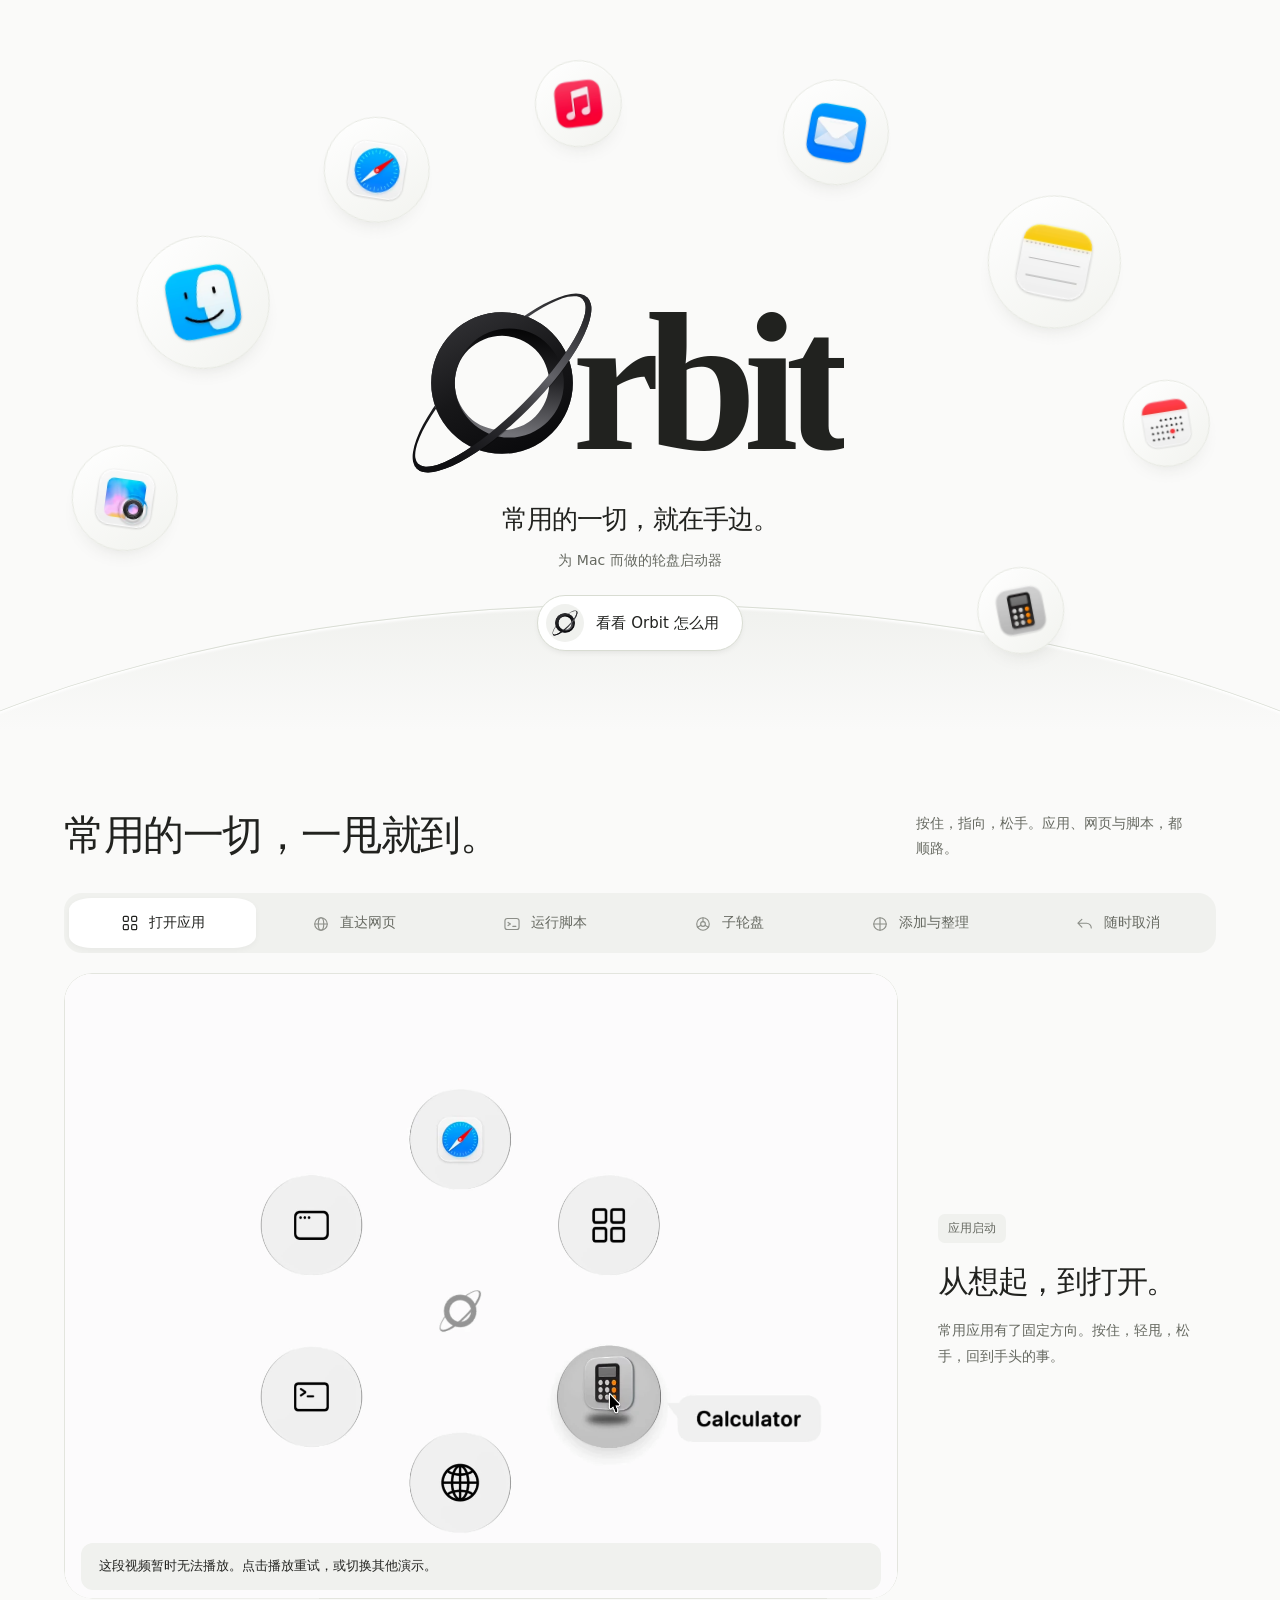
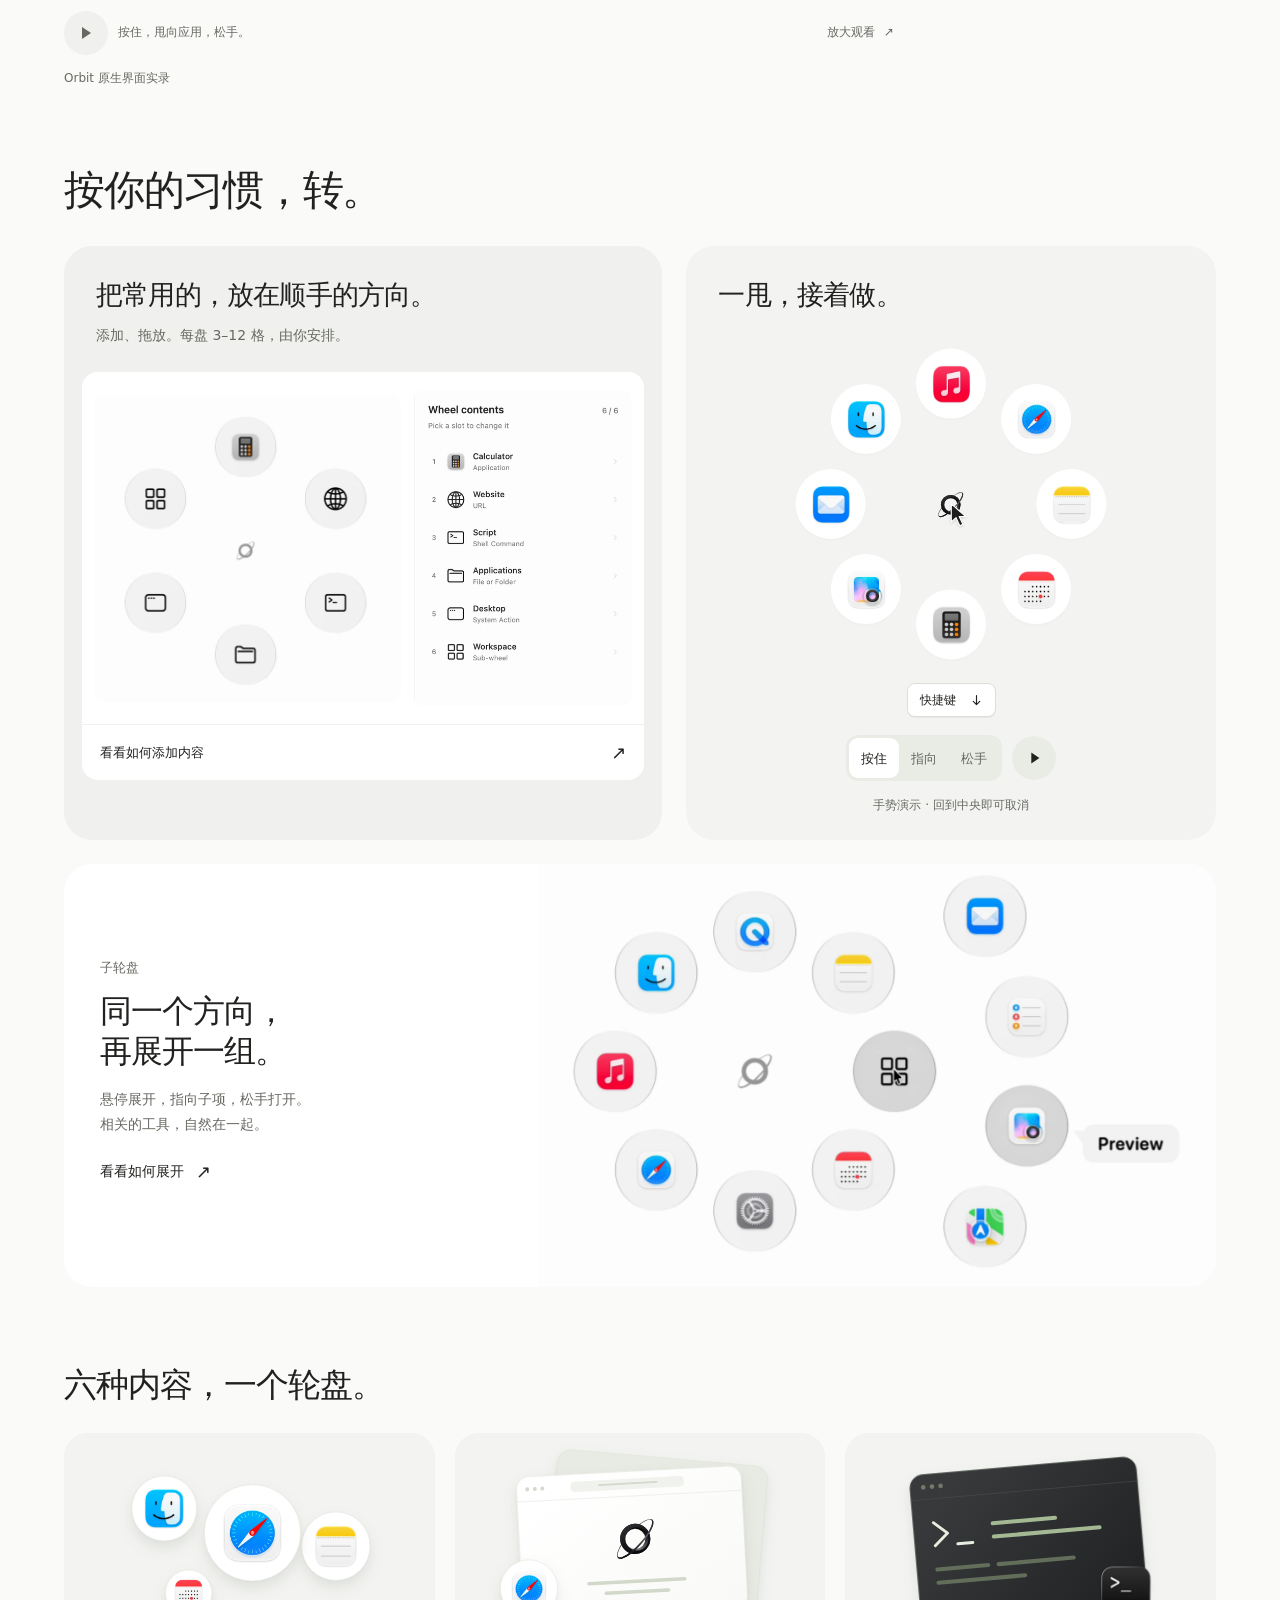
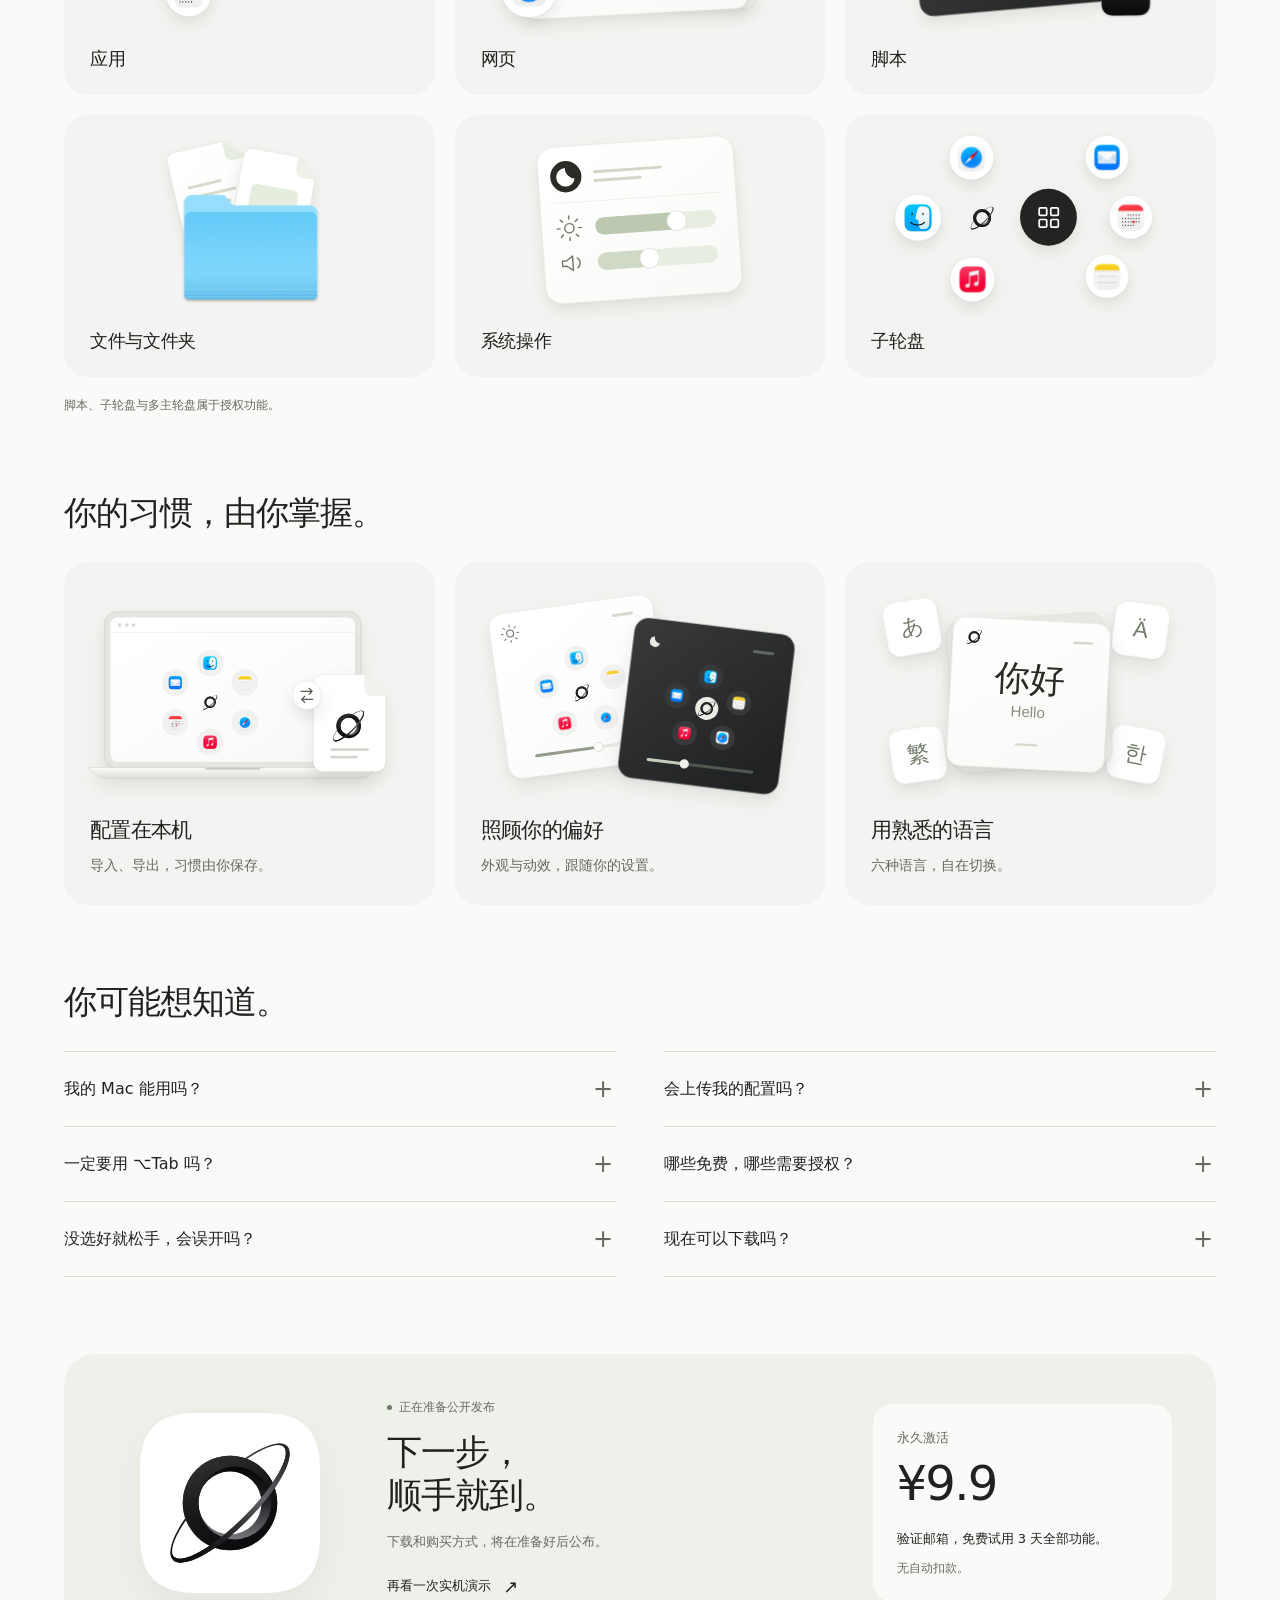
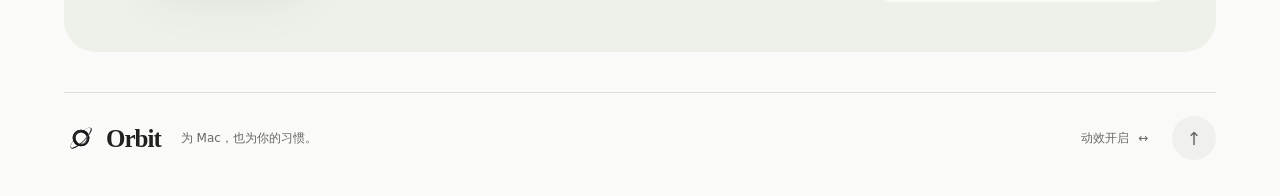
==== commit 74246831: "Add coordinated media and chapter transitions" ====
--- a/index.html
+++ b/index.html
@@ -12,16 +12,16 @@
 <link rel="icon" type="image/png" sizes="1024x1024" href="images/icon.png">
 <link rel="icon" type="image/svg+xml" sizes="any" href="images/orbit-app-icon.svg">
 <link rel="apple-touch-icon" href="images/icon.png">
-<link rel="preload" as="image" href="images/orbit-mark.svg?v=39" type="image/svg+xml" fetchpriority="high">
+<link rel="preload" as="image" href="images/orbit-mark.svg?v=40" type="image/svg+xml" fetchpriority="high">
 <script>document.documentElement.classList.add('js');try{var p=JSON.parse(localStorage.getItem('orbit-site-preferences-v3')||'{}');document.documentElement.dataset.lang=p.lang==='en'?'en':'zh';document.documentElement.dataset.motion=p.motion===false?'off':'on';}catch(e){}var navigation=performance.getEntriesByType('navigation')[0];if(document.documentElement.dataset.motion==='off'||matchMedia('(prefers-reduced-motion:reduce)').matches||(navigator.connection&&navigator.connection.saveData)||location.hash||document.hidden||(navigation&&navigation.type==='back_forward'))document.documentElement.dataset.entry='complete';</script>
-<link rel="stylesheet" href="assets/site.css?v=39"><link rel="stylesheet" href="assets/details.css?v=39"><link rel="stylesheet" href="assets/motion.css?v=39">
-<script src="assets/cinema-core.js?v=39" defer></script><script src="assets/site.js?v=39" defer></script><script src="assets/scroll.js?v=39" defer></script><script src="assets/orbital-motion.js?v=39" defer></script><script src="assets/gesture.js?v=39" defer></script><script src="assets/navigation.js?v=39" defer></script><script src="assets/entrance.js?v=39" defer></script><script src="assets/journey.js?v=39" defer></script>
+<link rel="stylesheet" href="assets/site.css?v=40"><link rel="stylesheet" href="assets/details.css?v=40"><link rel="stylesheet" href="assets/motion.css?v=40">
+<script src="assets/cinema-core.js?v=40" defer></script><script src="assets/site.js?v=40" defer></script><script src="assets/scroll.js?v=40" defer></script><script src="assets/orbital-motion.js?v=40" defer></script><script src="assets/gesture.js?v=40" defer></script><script src="assets/navigation.js?v=40" defer></script><script src="assets/entrance.js?v=40" defer></script><script src="assets/journey.js?v=40" defer></script>
 </head>
 <body>
 <span id="nav-reveal-point" aria-hidden="true"></span>
 <a class="skip-link" href="#main"><span data-zh>跳到正文</span><span data-en>Skip to content</span></a>
 <header class="site-header"><div class="nav-inner">
-<a class="brand" href="#main" aria-label="Orbit"><picture><source srcset="images/orbit-mark.svg?v=39" type="image/svg+xml"><img src="images/orbit-mark.png?v=39" width="36" height="36" alt=""></picture><span>Orbit</span></a>
+<a class="brand" href="#main" aria-label="Orbit"><picture><source srcset="images/orbit-mark.svg?v=40" type="image/svg+xml"><img src="images/orbit-mark.png?v=40" width="36" height="36" alt=""></picture><span>Orbit</span></a>
 <nav id="site-navigation" aria-label="主导航" data-label-zh="主导航" data-label-en="Main navigation"><a href="#cinema"><span data-zh>实机演示</span><span data-en>In action</span></a><a href="#make-it-yours"><span data-zh>为你而设</span><span data-en>Make it yours</span></a><a href="#faq"><span data-zh>常见问题</span><span data-en>Questions</span></a><a href="#availability" class="mobile-release"><span data-zh>发布进展</span><span data-en>Release updates</span></a></nav>
 <div class="nav-actions"><button id="language-toggle" class="plain-control" type="button" aria-label="Switch to English">EN</button><a href="#availability" class="release-link"><span data-zh>发布进展</span><span data-en>Coming soon</span><span aria-hidden="true">↗</span></a><button id="menu-toggle" class="menu-toggle" type="button" aria-controls="site-navigation" aria-expanded="false" aria-label="打开导航" data-label-zh="打开导航" data-label-en="Open navigation"><span aria-hidden="true"></span></button></div>
 </div></header>
@@ -88,7 +88,7 @@
 </span></span><span class="wordmark-tail-frame"><span class="wordmark-tail">rbit</span></span></span><span class="sr-only">Orbit<span data-zh>，为 Mac 而做的轮盘启动器</span><span data-en>, a radial launcher for Mac</span></span></h1>
 <p class="hero-description"><span data-zh>常用的一切，就在手边。</span><span data-en>Your everyday. Within reach.</span></p>
 <p class="hero-definition"><span data-zh>为 Mac 而做的轮盘启动器</span><span data-en>A radial launcher, made for Mac.</span></p>
-<div class="hero-actions"><a href="#cinema" data-journey-link class="hero-explore-link"><span class="hero-link-icon" aria-hidden="true"><img src="images/orbit-mark.svg?v=39" width="40" height="40" alt="" decoding="sync" draggable="false"></span><span data-zh>看看 Orbit 怎么用</span><span data-en>See Orbit in action</span></a></div>
+<div class="hero-actions"><a href="#cinema" data-journey-link class="hero-explore-link"><span class="hero-link-icon" aria-hidden="true"><img src="images/orbit-mark.svg?v=40" width="40" height="40" alt="" decoding="sync" draggable="false"></span><span data-zh>看看 Orbit 怎么用</span><span data-en>See Orbit in action</span></a></div>
 <p class="platform-note"><span>macOS 14+</span><span class="platform-note-divider" aria-hidden="true"></span><span data-zh>即将发布</span><span data-en>Coming soon</span></p>
 </div>
 </div>
@@ -97,7 +97,7 @@
 <section class="cinema-section shell" id="cinema" tabindex="-1" aria-label="不止打开应用。" data-label-zh="不止打开应用。" data-label-en="Much more than a launcher.">
 <div class="section-heading" data-reveal><div><h2 id="cinema-title"><span data-zh>常用的一切，一甩就到。</span><span data-en>Your everyday. A gesture away.</span></h2></div><p class="section-description"><span data-zh>按住，指向，松手。应用、网页与脚本，都顺路。</span><span data-en>Hold, aim, release. Apps, websites, and scripts. All within reach.</span></p></div>
 <div class="cinema-layout"><div class="chapter-list" role="tablist" aria-label="功能实机演示" data-label-zh="功能实机演示" data-label-en="Feature recordings" aria-orientation="horizontal"><span class="chapter-indicator" aria-hidden="true"></span><button type="button" class="chapter is-active" id="chapter-launch" aria-label="打开应用" data-label-zh="打开应用" data-label-en="Apps" data-scene="0" role="tab" aria-selected="true" aria-controls="scene-launch" tabindex="0"><svg viewBox="0 0 24 24" fill="none" stroke="currentColor" stroke-width="1.45" stroke-linecap="round" stroke-linejoin="round" aria-hidden="true"><rect x="4" y="4" width="6" height="6" rx="1.5"/><rect x="14" y="4" width="6" height="6" rx="1.5"/><rect x="4" y="14" width="6" height="6" rx="1.5"/><rect x="14" y="14" width="6" height="6" rx="1.5"/></svg><span data-zh>打开应用</span><span data-en>Apps</span></button><button type="button" class="chapter" id="chapter-web" aria-label="直达网页" data-label-zh="直达网页" data-label-en="Websites" data-scene="1" role="tab" aria-selected="false" aria-controls="scene-web" tabindex="-1"><svg viewBox="0 0 24 24" fill="none" stroke="currentColor" stroke-width="1.45" stroke-linecap="round" stroke-linejoin="round" aria-hidden="true"><circle cx="12" cy="12" r="8"/><ellipse cx="12" cy="12" rx="3.5" ry="8"/><path d="M4 12h16"/></svg><span data-zh>直达网页</span><span data-en>Websites</span></button><button type="button" class="chapter" id="chapter-script" aria-label="运行脚本" data-label-zh="运行脚本" data-label-en="Scripts" data-scene="2" role="tab" aria-selected="false" aria-controls="scene-script" tabindex="-1"><svg viewBox="0 0 24 24" fill="none" stroke="currentColor" stroke-width="1.45" stroke-linecap="round" stroke-linejoin="round" aria-hidden="true"><rect x="3" y="5" width="18" height="14" rx="3"/><path d="m7 10 3 2-3 2m6 1h4"/></svg><span data-zh>运行脚本</span><span data-en>Scripts</span></button><button type="button" class="chapter" id="chapter-nest" aria-label="子轮盘" data-label-zh="子轮盘" data-label-en="Sub-wheels" data-scene="3" role="tab" aria-selected="false" aria-controls="scene-nest" tabindex="-1"><svg viewBox="0 0 24 24" fill="none" stroke="currentColor" stroke-width="1.45" stroke-linecap="round" stroke-linejoin="round" aria-hidden="true"><circle cx="12" cy="12" r="8"/><circle cx="12" cy="12" r="3"/><path d="M12 4v5m7 7-4-2m-10 2 4-2"/></svg><span data-zh>子轮盘</span><span data-en>Sub-wheels</span></button><button type="button" class="chapter" id="chapter-editor" aria-label="添加与整理" data-label-zh="添加与整理" data-label-en="Make it yours" data-scene="4" role="tab" aria-selected="false" aria-controls="scene-editor" tabindex="-1"><svg viewBox="0 0 24 24" fill="none" stroke="currentColor" stroke-width="1.45" stroke-linecap="round" stroke-linejoin="round" aria-hidden="true"><path d="M12 4v16M4 12h16"/><circle cx="12" cy="12" r="8"/></svg><span data-zh>添加与整理</span><span data-en>Make it yours</span></button><button type="button" class="chapter" id="chapter-cancel" aria-label="随时取消" data-label-zh="随时取消" data-label-en="Cancel" data-scene="5" role="tab" aria-selected="false" aria-controls="scene-cancel" tabindex="-1"><svg viewBox="0 0 24 24" fill="none" stroke="currentColor" stroke-width="1.45" stroke-linecap="round" stroke-linejoin="round" aria-hidden="true"><path d="M8 6 3 11l5 5m-5-5h11a6 6 0 0 1 6 6"/></svg><span data-zh>随时取消</span><span data-en>Cancel</span></button></div>
-<div class="cinema-player" id="cinema-player"><div class="cinema-stage" id="cinema-stage"><div class="scene recording" id="scene-launch" role="tabpanel" aria-labelledby="chapter-launch" tabindex="0" data-scene-title-zh="按住，甩向应用，松手。" data-scene-title-en="Hold, aim at an app, and release." data-headline-zh="从想起，到打开。" data-headline-en="From thought to open." data-description-zh="常用应用有了固定方向。按住，轻甩，松手，回到手头的事。" data-description-en="Give your favorite apps a familiar direction. Hold, flick, release, and keep going." data-meta-zh="应用启动" data-meta-en="App launching"><video id="launch-video" width="1600" height="1200" poster="media/studio/v30-launch-poster.webp" data-src="media/studio/v30-launch.mp4" muted playsinline loop preload="none" aria-label="Orbit 原生界面实机录像" data-label-zh="Orbit 原生界面实机录像" data-label-en="Orbit native interface recording" disablepictureinpicture></video><img class="film-fallback" src="media/studio/v30-launch-poster.webp" alt="" width="1600" height="1200" hidden><p class="film-error" role="status" hidden></p></div>
+<div class="cinema-player" id="cinema-player" data-reveal="cinema"><div class="cinema-stage" id="cinema-stage"><div class="scene recording" id="scene-launch" role="tabpanel" aria-labelledby="chapter-launch" tabindex="0" data-scene-title-zh="按住，甩向应用，松手。" data-scene-title-en="Hold, aim at an app, and release." data-headline-zh="从想起，到打开。" data-headline-en="From thought to open." data-description-zh="常用应用有了固定方向。按住，轻甩，松手，回到手头的事。" data-description-en="Give your favorite apps a familiar direction. Hold, flick, release, and keep going." data-meta-zh="应用启动" data-meta-en="App launching"><video id="launch-video" width="1600" height="1200" poster="media/studio/v30-launch-poster.webp" data-src="media/studio/v30-launch.mp4" muted playsinline loop preload="none" aria-label="Orbit 原生界面实机录像" data-label-zh="Orbit 原生界面实机录像" data-label-en="Orbit native interface recording" disablepictureinpicture></video><img class="film-fallback" src="media/studio/v30-launch-poster.webp" alt="" width="1600" height="1200" hidden><p class="film-error" role="status" hidden></p></div>
 <div class="scene recording" id="scene-web" role="tabpanel" aria-labelledby="chapter-web" tabindex="0" data-scene-title-zh="选中网页，一甩直达。" data-scene-title-en="A familiar direction for your favorite website." data-headline-zh="常去的网页，也顺路。" data-headline-en="Your places on the web." data-description-zh="工作台、文档、灵感收藏。把网址放进轮盘，用默认或指定的浏览器打开。" data-description-en="Your workspace, docs, and inspiration. Put a URL in a slot and open it in your preferred browser." data-meta-zh="支持指定浏览器" data-meta-en="Choose your browser" hidden><video id="web-video" width="1600" height="1200" poster="media/studio/v30-web-poster.webp" data-src="media/studio/v30-web.mp4" muted playsinline loop preload="none" aria-label="Orbit 原生界面实机录像" data-label-zh="Orbit 原生界面实机录像" data-label-en="Orbit native interface recording" disablepictureinpicture></video><img class="film-fallback" src="media/studio/v30-web-poster.webp" alt="" width="1600" height="1200" hidden><p class="film-error" role="status" hidden></p></div>
 <div class="scene recording" id="scene-script" role="tabpanel" aria-labelledby="chapter-script" tabindex="0" data-scene-title-zh="一甩，工作目录与笔记就准备好了。" data-scene-title-en="Create a workspace and a note with one gesture." data-headline-zh="一格，准备好工作目录。" data-headline-en="Your workspace. Ready to go." data-description-zh="运行 Shell 脚本，创建工作目录、笔记和报告。跟着演示，看看实际生成的结果。" data-description-en="Run a shell script to create a workspace, a note, and a report. Watch the actual result appear." data-meta-zh="Shell / AppleScript · 需授权" data-meta-en="Shell / AppleScript · Licensed" hidden><video id="script-video" width="1600" height="1200" poster="media/studio/v30-script-poster.webp" data-src="media/studio/v30-script.mp4" muted playsinline loop preload="none" aria-label="Orbit 原生界面实机录像" data-label-zh="Orbit 原生界面实机录像" data-label-en="Orbit native interface recording" disablepictureinpicture></video><img class="film-fallback" src="media/studio/v30-script-poster.webp" alt="" width="1600" height="1200" hidden><p class="film-error" role="status" hidden></p></div>
 <div class="scene recording" id="scene-nest" role="tabpanel" aria-labelledby="chapter-nest" tabindex="0" data-scene-title-zh="展开一组常用，再回到主轮盘。" data-scene-title-en="Open a group, then return to the main wheel." data-headline-zh="一个方向，再展开一组。" data-headline-en="One direction. A whole group." data-description-zh="工具各就各位。悬停展开子轮盘，移入子项，松手打开。" data-description-en="Keep your tools together. Hover to expand a sub-wheel, aim at an item, and release." data-meta-zh="分组整理 · 需授权" data-meta-en="Organize in groups · Licensed" hidden><video id="nest-video" width="1600" height="1200" poster="media/studio/v30-nest-poster.webp" data-src="media/studio/v30-nest.mp4" muted playsinline loop preload="none" aria-label="Orbit 原生界面实机录像" data-label-zh="Orbit 原生界面实机录像" data-label-en="Orbit native interface recording" disablepictureinpicture></video><img class="film-fallback" src="media/studio/v30-nest-poster.webp" alt="" width="1600" height="1200" hidden><p class="film-error" role="status" hidden></p></div>
@@ -121,7 +121,7 @@
 <h3><span data-zh>把常用的，放在顺手的方向。</span><span data-en>A familiar place for your favorites.</span></h3>
 <p><span data-zh>添加、拖放。每盘 3–12 格，由你安排。</span><span data-en>Add, drag, arrange. Make 3–12 slots your own.</span></p>
 </div>
-<a href="#cinema" id="editor-jump" class="editor-showcase" aria-label="观看添加与整理的实机演示" data-label-zh="观看添加与整理的实机演示" data-label-en="Watch the native setup recording"><div class="editor-details"><span class="editor-detail-wheel"><img src="media/studio/v30-editor.webp" width="1920" height="1440" alt="Orbit 编辑器中的轮盘预览局部" data-alt-zh="Orbit 编辑器中的轮盘预览局部" data-alt-en="Detail of the wheel preview in Orbit’s native editor" loading="lazy" decoding="async"></span><span class="editor-detail-list"><img src="media/studio/v30-editor.webp" width="1920" height="1440" alt="Orbit 编辑器中的六种快捷项列表局部" data-alt-zh="Orbit 编辑器中的六种快捷项列表局部" data-alt-en="Detail of six shortcut types in Orbit’s native editor" loading="lazy" decoding="async"></span></div>
+<a href="#cinema" id="editor-jump" class="editor-showcase" data-reveal="editor" aria-label="观看添加与整理的实机演示" data-label-zh="观看添加与整理的实机演示" data-label-en="Watch the native setup recording"><div class="editor-details"><span class="editor-detail-wheel"><img src="media/studio/v30-editor.webp" width="1920" height="1440" alt="Orbit 编辑器中的轮盘预览局部" data-alt-zh="Orbit 编辑器中的轮盘预览局部" data-alt-en="Detail of the wheel preview in Orbit’s native editor" loading="lazy" decoding="async"></span><span class="editor-detail-list"><img src="media/studio/v30-editor.webp" width="1920" height="1440" alt="Orbit 编辑器中的六种快捷项列表局部" data-alt-zh="Orbit 编辑器中的六种快捷项列表局部" data-alt-en="Detail of six shortcut types in Orbit’s native editor" loading="lazy" decoding="async"></span></div>
 <span class="editor-caption"><span data-zh>看看如何添加内容</span><span data-en>See how to add your shortcuts</span><span aria-hidden="true">↗</span></span>
 </a>
 </article>
@@ -166,17 +166,17 @@
 <p><span data-zh>悬停展开，指向子项，松手打开。<br>相关的工具，自然在一起。</span><span data-en>Hover to expand, aim, and release.<br> Keep related tools together.</span></p>
 <a href="#cinema" data-show-scene="nest" class="detail-link"><span data-zh>看看如何展开</span><span data-en>See it unfold</span><span aria-hidden="true">↗</span></a>
 </div>
-<figure class="subwheel-media"><img src="media/studio/v30-nest-card.webp" alt="彩色应用圆球与展开的子轮盘" data-alt-zh="彩色应用圆球与展开的子轮盘" data-alt-en="Colored app circles with an expanded sub-wheel" width="1600" height="1000" loading="lazy" decoding="async"></figure>
+<figure class="subwheel-media" data-reveal="unfold"><img src="media/studio/v30-nest-card.webp" alt="彩色应用圆球与展开的子轮盘" data-alt-zh="彩色应用圆球与展开的子轮盘" data-alt-en="Colored app circles with an expanded sub-wheel" width="1600" height="1000" loading="lazy" decoding="async"></figure>
 </article>
 <div class="capabilities" id="shortcut-types" data-reveal aria-labelledby="capabilities-title">
 <div class="capability-intro"><h3 id="capabilities-title"><span data-zh>六种内容，一个轮盘。</span><span data-en>Six kinds of shortcut. One wheel.</span></h3></div>
 <ul class="capability-list">
-<li><figure><img class="capability-art" src="images/capabilities/apps.svg?v=39" width="640" height="360" loading="lazy" decoding="async" alt="Safari、Finder 和其他原版应用图标。" data-alt-zh="Safari、Finder 和其他原版应用图标。" data-alt-en="Original Safari, Finder, and other app icons."><figcaption class="capability-title"><span data-zh>应用</span><span data-en>Apps</span></figcaption></figure></li>
-<li><figure><img class="capability-art" src="images/capabilities/web.svg?v=39" width="640" height="360" loading="lazy" decoding="async" alt="浏览器窗口与 Safari 图标，示意一键打开网页。" data-alt-zh="浏览器窗口与 Safari 图标，示意一键打开网页。" data-alt-en="A browser window and Safari icon illustrating a website shortcut."><figcaption class="capability-title"><span data-zh>网页</span><span data-en>Websites</span></figcaption></figure></li>
-<li><figure><img class="capability-art" src="images/capabilities/scripts.svg?v=39" width="640" height="360" loading="lazy" decoding="async" alt="终端窗口和原版 Terminal 图标，示意运行脚本。" data-alt-zh="终端窗口和原版 Terminal 图标，示意运行脚本。" data-alt-en="A terminal window and the original Terminal icon illustrating scripts."><figcaption class="capability-title"><span data-zh>脚本</span><span data-en>Scripts</span></figcaption></figure></li>
-<li><figure><img class="capability-art" src="images/capabilities/files.svg?v=39" width="640" height="360" loading="lazy" decoding="async" alt="原版 Mac 文件夹与文件，示意文件快捷入口。" data-alt-zh="原版 Mac 文件夹与文件，示意文件快捷入口。" data-alt-en="An original Mac folder with documents illustrating file shortcuts."><figcaption class="capability-title"><span data-zh>文件与文件夹</span><span data-en>Files & folders</span></figcaption></figure></li>
-<li><figure><img class="capability-art" src="images/capabilities/system.svg?v=39" width="640" height="360" loading="lazy" decoding="async" alt="深色外观、亮度与音量控制的示意图。" data-alt-zh="深色外观、亮度与音量控制的示意图。" data-alt-en="An illustration of dark appearance, brightness, and volume controls."><figcaption class="capability-title"><span data-zh>系统操作</span><span data-en>System actions</span></figcaption></figure></li>
-<li><figure><img class="capability-art" src="images/capabilities/subwheel.svg?v=39" width="640" height="360" loading="lazy" decoding="async" alt="彩色应用圆球旁展开一组子轮盘，中央使用原版 Orbit 标识。" data-alt-zh="彩色应用圆球旁展开一组子轮盘，中央使用原版 Orbit 标识。" data-alt-en="A group of original app icons expanding beside a wheel with the original Orbit mark."><figcaption class="capability-title"><span data-zh>子轮盘</span><span data-en>Sub-wheels</span></figcaption></figure></li>
+<li data-reveal="gallery"><figure><img class="capability-art" src="images/capabilities/apps.svg?v=40" width="640" height="360" loading="lazy" decoding="async" alt="Safari、Finder 和其他原版应用图标。" data-alt-zh="Safari、Finder 和其他原版应用图标。" data-alt-en="Original Safari, Finder, and other app icons."><figcaption class="capability-title"><span data-zh>应用</span><span data-en>Apps</span></figcaption></figure></li>
+<li data-reveal="gallery"><figure><img class="capability-art" src="images/capabilities/web.svg?v=40" width="640" height="360" loading="lazy" decoding="async" alt="浏览器窗口与 Safari 图标，示意一键打开网页。" data-alt-zh="浏览器窗口与 Safari 图标，示意一键打开网页。" data-alt-en="A browser window and Safari icon illustrating a website shortcut."><figcaption class="capability-title"><span data-zh>网页</span><span data-en>Websites</span></figcaption></figure></li>
+<li data-reveal="gallery"><figure><img class="capability-art" src="images/capabilities/scripts.svg?v=40" width="640" height="360" loading="lazy" decoding="async" alt="终端窗口和原版 Terminal 图标，示意运行脚本。" data-alt-zh="终端窗口和原版 Terminal 图标，示意运行脚本。" data-alt-en="A terminal window and the original Terminal icon illustrating scripts."><figcaption class="capability-title"><span data-zh>脚本</span><span data-en>Scripts</span></figcaption></figure></li>
+<li data-reveal="gallery"><figure><img class="capability-art" src="images/capabilities/files.svg?v=40" width="640" height="360" loading="lazy" decoding="async" alt="原版 Mac 文件夹与文件，示意文件快捷入口。" data-alt-zh="原版 Mac 文件夹与文件，示意文件快捷入口。" data-alt-en="An original Mac folder with documents illustrating file shortcuts."><figcaption class="capability-title"><span data-zh>文件与文件夹</span><span data-en>Files & folders</span></figcaption></figure></li>
+<li data-reveal="gallery"><figure><img class="capability-art" src="images/capabilities/system.svg?v=40" width="640" height="360" loading="lazy" decoding="async" alt="深色外观、亮度与音量控制的示意图。" data-alt-zh="深色外观、亮度与音量控制的示意图。" data-alt-en="An illustration of dark appearance, brightness, and volume controls."><figcaption class="capability-title"><span data-zh>系统操作</span><span data-en>System actions</span></figcaption></figure></li>
+<li data-reveal="gallery"><figure><img class="capability-art" src="images/capabilities/subwheel.svg?v=40" width="640" height="360" loading="lazy" decoding="async" alt="彩色应用圆球旁展开一组子轮盘，中央使用原版 Orbit 标识。" data-alt-zh="彩色应用圆球旁展开一组子轮盘，中央使用原版 Orbit 标识。" data-alt-en="A group of original app icons expanding beside a wheel with the original Orbit mark."><figcaption class="capability-title"><span data-zh>子轮盘</span><span data-en>Sub-wheels</span></figcaption></figure></li>
 </ul>
 <p class="license-note"><span data-zh>脚本、子轮盘与多主轮盘属于授权功能。</span><span data-en>Scripts, sub-wheels, and multiple wheels are licensed features.</span></p>
 </div>
@@ -184,16 +184,16 @@
 <section class="quiet-section shell detail-quiet" id="your-setup" data-reveal aria-label="你的习惯，由你掌握。" data-label-zh="你的习惯，由你掌握。" data-label-en="Your setup. Yours to keep.">
 <h2 class="quiet-heading"><span data-zh>你的习惯，由你掌握。</span><span data-en>Your setup. Yours to keep.</span></h2>
 <div class="comfort-grid">
-<figure class="comfort-card">
-<img class="comfort-art" src="images/features/local.svg?v=39" width="640" height="440" loading="lazy" decoding="async" alt="Mac 上的 Orbit 轮盘与配置文件，双向箭头表示导入和导出。" data-alt-zh="Mac 上的 Orbit 轮盘与配置文件，双向箭头表示导入和导出。" data-alt-en="Illustration of an Orbit wheel on a Mac and a configuration file, with import and export arrows.">
+<figure class="comfort-card" data-reveal="gallery">
+<img class="comfort-art" src="images/features/local.svg?v=40" width="640" height="440" loading="lazy" decoding="async" alt="Mac 上的 Orbit 轮盘与配置文件，双向箭头表示导入和导出。" data-alt-zh="Mac 上的 Orbit 轮盘与配置文件，双向箭头表示导入和导出。" data-alt-en="Illustration of an Orbit wheel on a Mac and a configuration file, with import and export arrows.">
 <figcaption class="comfort-copy"><h3><span data-zh>配置在本机</span><span data-en>Locally yours</span></h3><p><span data-zh>导入、导出，习惯由你保存。</span><span data-en>Import, export, and keep your setup.</span></p></figcaption>
 </figure>
-<figure class="comfort-card">
-<img class="comfort-art" src="images/features/appearance.svg?v=39" width="640" height="440" loading="lazy" decoding="async" alt="同一组彩色应用图标，在浅色与深色外观中呈现。" data-alt-zh="同一组彩色应用图标，在浅色与深色外观中呈现。" data-alt-en="Illustration of the same original app icons in light and dark appearances.">
+<figure class="comfort-card" data-reveal="gallery">
+<img class="comfort-art" src="images/features/appearance.svg?v=40" width="640" height="440" loading="lazy" decoding="async" alt="同一组彩色应用图标，在浅色与深色外观中呈现。" data-alt-zh="同一组彩色应用图标，在浅色与深色外观中呈现。" data-alt-en="Illustration of the same original app icons in light and dark appearances.">
 <figcaption class="comfort-copy"><h3><span data-zh>照顾你的偏好</span><span data-en>Comfort comes first</span></h3><p><span data-zh>外观与动效，跟随你的设置。</span><span data-en>Appearance and motion follow your settings.</span></p></figcaption>
 </figure>
-<figure class="comfort-card">
-<img class="comfort-art" src="images/features/languages.svg?v=39" width="640" height="440" loading="lazy" decoding="async" alt="简体中文、繁體中文、English、日本語、한국어 和 Deutsch 六种语言卡片。" data-alt-zh="简体中文、繁體中文、English、日本語、한국어 和 Deutsch 六种语言卡片。" data-alt-en="Illustration of six language cards: Simplified Chinese, Traditional Chinese, English, Japanese, Korean, and German.">
+<figure class="comfort-card" data-reveal="gallery">
+<img class="comfort-art" src="images/features/languages.svg?v=40" width="640" height="440" loading="lazy" decoding="async" alt="简体中文、繁體中文、English、日本語、한국어 和 Deutsch 六种语言卡片。" data-alt-zh="简体中文、繁體中文、English、日本語、한국어 和 Deutsch 六种语言卡片。" data-alt-en="Illustration of six language cards: Simplified Chinese, Traditional Chinese, English, Japanese, Korean, and German.">
 <figcaption class="comfort-copy"><h3><span data-zh>用熟悉的语言</span><span data-en>Feel right at home</span></h3><p><span data-zh>六种语言，自在切换。</span><span data-en>Six languages. Your choice.</span></p></figcaption>
 </figure>
 </div>
@@ -206,7 +206,7 @@
 <details><summary><span data-zh>现在可以下载吗？</span><span data-en>Can I download Orbit now?</span><span class="faq-plus" aria-hidden="true">+</span></summary><div class="faq-answer"><p><span data-zh>目前没有公开下载。这里先带你认识 Orbit，下载和购买方式会在准备好后公布。</span><span data-en>There is no public download yet. This page introduces Orbit; download and purchase details will follow when they are ready.</span></p></div></details></div></div></section>
 <section class="closing shell detail-closing" data-reveal id="availability" aria-label="让每一次切换都顺手一点。" data-label-zh="让每一次切换都顺手一点。" data-label-en="Make your next move feel natural.">
 <div class="release-panel">
-<div class="release-art" aria-hidden="true"><img src="images/orbit-app-icon.svg" width="512" height="512" alt="" loading="lazy" decoding="async"></div>
+<div class="release-art" aria-hidden="true" data-reveal="brand"><img src="images/orbit-app-icon.svg" width="512" height="512" alt="" loading="lazy" decoding="async"></div>
 <div class="closing-intro">
 <p class="release-state"><span class="release-state-dot" aria-hidden="true"></span><span data-zh>正在准备公开发布</span><span data-en>Preparing for public release</span></p>
 <h2 id="closing-title"><span data-zh>下一步，<em>顺手就到。</em></span><span data-en>Your next move.<br><em>Just a flick away.</em></span></h2>
@@ -221,6 +221,6 @@
 </div>
 </section>
 </main>
-<footer class="site-footer shell"><a class="footer-brand" href="#main"><picture><source srcset="images/orbit-mark.svg?v=39" type="image/svg+xml"><img src="images/orbit-mark.png?v=39" width="36" height="36" alt="" loading="lazy" decoding="async"></picture><span>Orbit</span></a><span class="footer-note"><span data-zh>为 Mac，也为你的习惯。</span><span data-en>For your Mac. For your way of working.</span></span><button id="motion-toggle" type="button" class="text-button" aria-pressed="true"><span id="motion-label"><span data-zh>动效开启</span><span data-en>Motion on</span></span><span aria-hidden="true">↔</span></button><a class="text-button" href="#main" aria-label="回到顶部" data-label-zh="回到顶部" data-label-en="Back to top">↑</a></footer>
+<footer class="site-footer shell"><a class="footer-brand" href="#main"><picture><source srcset="images/orbit-mark.svg?v=40" type="image/svg+xml"><img src="images/orbit-mark.png?v=40" width="36" height="36" alt="" loading="lazy" decoding="async"></picture><span>Orbit</span></a><span class="footer-note"><span data-zh>为 Mac，也为你的习惯。</span><span data-en>For your Mac. For your way of working.</span></span><button id="motion-toggle" type="button" class="text-button" aria-pressed="true"><span id="motion-label"><span data-zh>动效开启</span><span data-en>Motion on</span></span><span aria-hidden="true">↔</span></button><a class="text-button" href="#main" aria-label="回到顶部" data-label-zh="回到顶部" data-label-en="Back to top">↑</a></footer>
 </body>
 </html>
--- a/assets/details.css
+++ b/assets/details.css
@@ -54,7 +54,7 @@
 .detail-link > span[aria-hidden] {flex-shrink:0;font-size:18px;transition:transform 160ms var(--ease)}
 .subwheel-copy .detail-link {margin-top:12px}
 
-/* Pictures stay anchored; only the short captions join the finite section reveal. */
+/* Image-led groups. Their finite entrance is defined in motion.css. */
 .capabilities {display:block;padding-top:var(--section-space)}
 .capability-intro h3 {font-size:clamp(28px,2.6vw,36px)}
 .capability-list {display:grid;grid-template-columns:repeat(3,minmax(0,1fr));gap:20px;margin:28px 0 0;padding:0;list-style:none}
--- a/assets/motion.css
+++ b/assets/motion.css
@@ -156,9 +156,102 @@
 :root[data-orbital-motion="on"] .chapter-list:has(:focus-visible) .chapter svg { transition:none; }
 :root.js .chapter:focus-visible svg { transform:none; transition:none; }
 
+/* The cinema opens like a viewing window. Only its crop changes: native
+   recordings retain their pixel size and never acquire a moving camera. */
+html.motion-ready [data-reveal="cinema"],
+html.motion-ready [data-reveal="editor"],
+html.motion-ready [data-reveal="unfold"],
+html.motion-ready [data-reveal="brand"] {
+  opacity:1; transform:none; transition:none;
+}
+html.motion-ready [data-reveal="cinema"] .cinema-stage {
+  clip-path:inset(0 round var(--radius)); opacity:1;
+  transition:clip-path 680ms cubic-bezier(.16,1,.3,1),opacity 420ms ease;
+}
+html.motion-ready [data-reveal="cinema"]:not(.is-revealed) .cinema-stage {
+  clip-path:inset(8% 5% round 48px); opacity:.28;
+}
+html.motion-ready [data-reveal="cinema"] .stage-caption {
+  transition:opacity 300ms ease 140ms,transform 440ms var(--ease) 140ms;
+}
+html.motion-ready [data-reveal="cinema"]:not(.is-revealed) .stage-caption {
+  opacity:0; transform:translateY(8px);
+}
+/* Wheel and contents meet in their actual editor layout; no zooming of
+   cropped screenshots, and no transform on the link's focus outline. */
+html.motion-ready [data-reveal="editor"] :is(.editor-detail-wheel,.editor-detail-list) {
+  transition:opacity 340ms ease,transform 560ms cubic-bezier(.16,1,.3,1);
+}
+html.motion-ready [data-reveal="editor"] .editor-detail-list {transition-delay:70ms}
+html.motion-ready [data-reveal="editor"]:not(.is-revealed) .editor-detail-wheel {
+  opacity:.25; transform:translateX(-18px);
+}
+html.motion-ready [data-reveal="editor"]:not(.is-revealed) .editor-detail-list {
+  opacity:.25; transform:translateX(18px);
+}
+/* Uncover the child group in its direction of expansion, keeping the real
+   image stationary. This is a single reveal, never a scroll-linked filter. */
+html.motion-ready [data-reveal="unfold"] img {
+  clip-path:inset(0); opacity:1;
+  transition:clip-path 620ms cubic-bezier(.16,1,.3,1),opacity 440ms ease;
+}
+html.motion-ready [data-reveal="unfold"]:not(.is-revealed) img {
+  clip-path:inset(0 32% 0 0); opacity:.25;
+}
+/* Each image is observed separately, so mobile cards enter when they are
+   actually seen. Only the two following columns carry a short stagger. */
+html.motion-ready :is(.capability-list,.comfort-grid) [data-reveal="gallery"] {
+  transition:opacity 400ms ease var(--gallery-delay,0ms),
+    transform 600ms cubic-bezier(.16,1,.3,1) var(--gallery-delay,0ms);
+}
+html.motion-ready :is(.capability-list,.comfort-grid) [data-reveal="gallery"]:not(.is-revealed) {
+  opacity:0; transform:translateY(22px);
+}
+[data-reveal="gallery"]:nth-child(3n+2) {--gallery-delay:65ms}
+[data-reveal="gallery"]:nth-child(3n+3) {--gallery-delay:130ms}
+html.motion-ready [data-reveal="brand"] img {
+  transition:opacity 400ms ease,transform 620ms cubic-bezier(.16,1,.3,1);
+}
+html.motion-ready [data-reveal="brand"]:not(.is-revealed) img {
+  opacity:.2; transform:translateY(14px) scale(.94);
+}
+/* One shared selection surface connects Hold, Aim and Release. No timers or
+   measurements are needed; a new choice retargets the running transition. */
+@supports selector(:has(*)) {
+  .gesture-feature .gesture-step-controls {
+    position:relative; isolation:isolate; display:grid; grid-template-columns:repeat(3,1fr); gap:0;
+  }
+  .gesture-feature .gesture-step-controls::before {
+    content:""; position:absolute; inset:3px auto 3px 3px;
+    width:calc((100% - 6px)/3); border-radius:9px; background:#fff;
+    transform:translateX(0); transition:transform 260ms cubic-bezier(.22,1,.36,1);
+  }
+  .gesture-feature .gesture-step-controls:has([data-step="aim"][aria-pressed="true"])::before {transform:translateX(100%)}
+  .gesture-feature .gesture-step-controls:has([data-step="release"][aria-pressed="true"])::before {transform:translateX(200%)}
+  .gesture-feature .gesture-step {z-index:1; min-width:0; transition:color 140ms ease,background-color 140ms ease}
+  .gesture-feature .gesture-step[aria-pressed="true"] {background:transparent}
+  .gesture-feature .gesture-step-controls:has(:focus-visible)::before {transition:none}
+}
+@media(max-width:640px) {
+  [data-reveal="gallery"] {--gallery-delay:0ms!important}
+  html.motion-ready [data-reveal="cinema"] .cinema-stage {clip-path:inset(0 round 18px)}
+}
+/* Keyboard focus, reduced motion, and backgrounding finish the presentation
+   synchronously. These descendants are not hidden by the generic reveal guard. */
+html.motion-ready [data-reveal]:is(.reveal-immediate,:focus-within) :is(.cinema-stage,.stage-caption,.editor-detail-wheel,.editor-detail-list,.subwheel-media>img,.release-art>img),
+:root[data-motion="off"] :is(.cinema-stage,.stage-caption,.editor-detail-wheel,.editor-detail-list,.subwheel-media>img,.release-art>img) {
+  opacity:1!important; transform:none!important; clip-path:none!important; transition:none!important;
+}
+@media(prefers-reduced-motion:reduce) {
+  html.motion-ready :is(.cinema-stage,.stage-caption,.editor-detail-wheel,.editor-detail-list,.subwheel-media>img,.release-art>img) {opacity:1!important;transform:none!important;clip-path:none!important;transition:none!important}
+}
+
 /* Backgrounding the page finishes these finite decorations. The guard only
    observes lifecycle/preferences; it never samples scrolling or geometry. */
 :root[data-orbital-motion="off"] .orbit-stage-item,
+:root[data-orbital-motion="off"] [data-reveal] *,
+:root[data-orbital-motion="off"] [data-reveal="gallery"],
+:root[data-orbital-motion="off"] .gesture-step-controls::before,
 :root[data-orbital-motion="off"] .chapter svg,
 :root[data-orbital-motion="off"] .hero-explore-link .hero-link-icon img { transition:none; }
 :root[data-motion="off"] .orbit-stage-item { opacity:1!important; transform:none!important; }
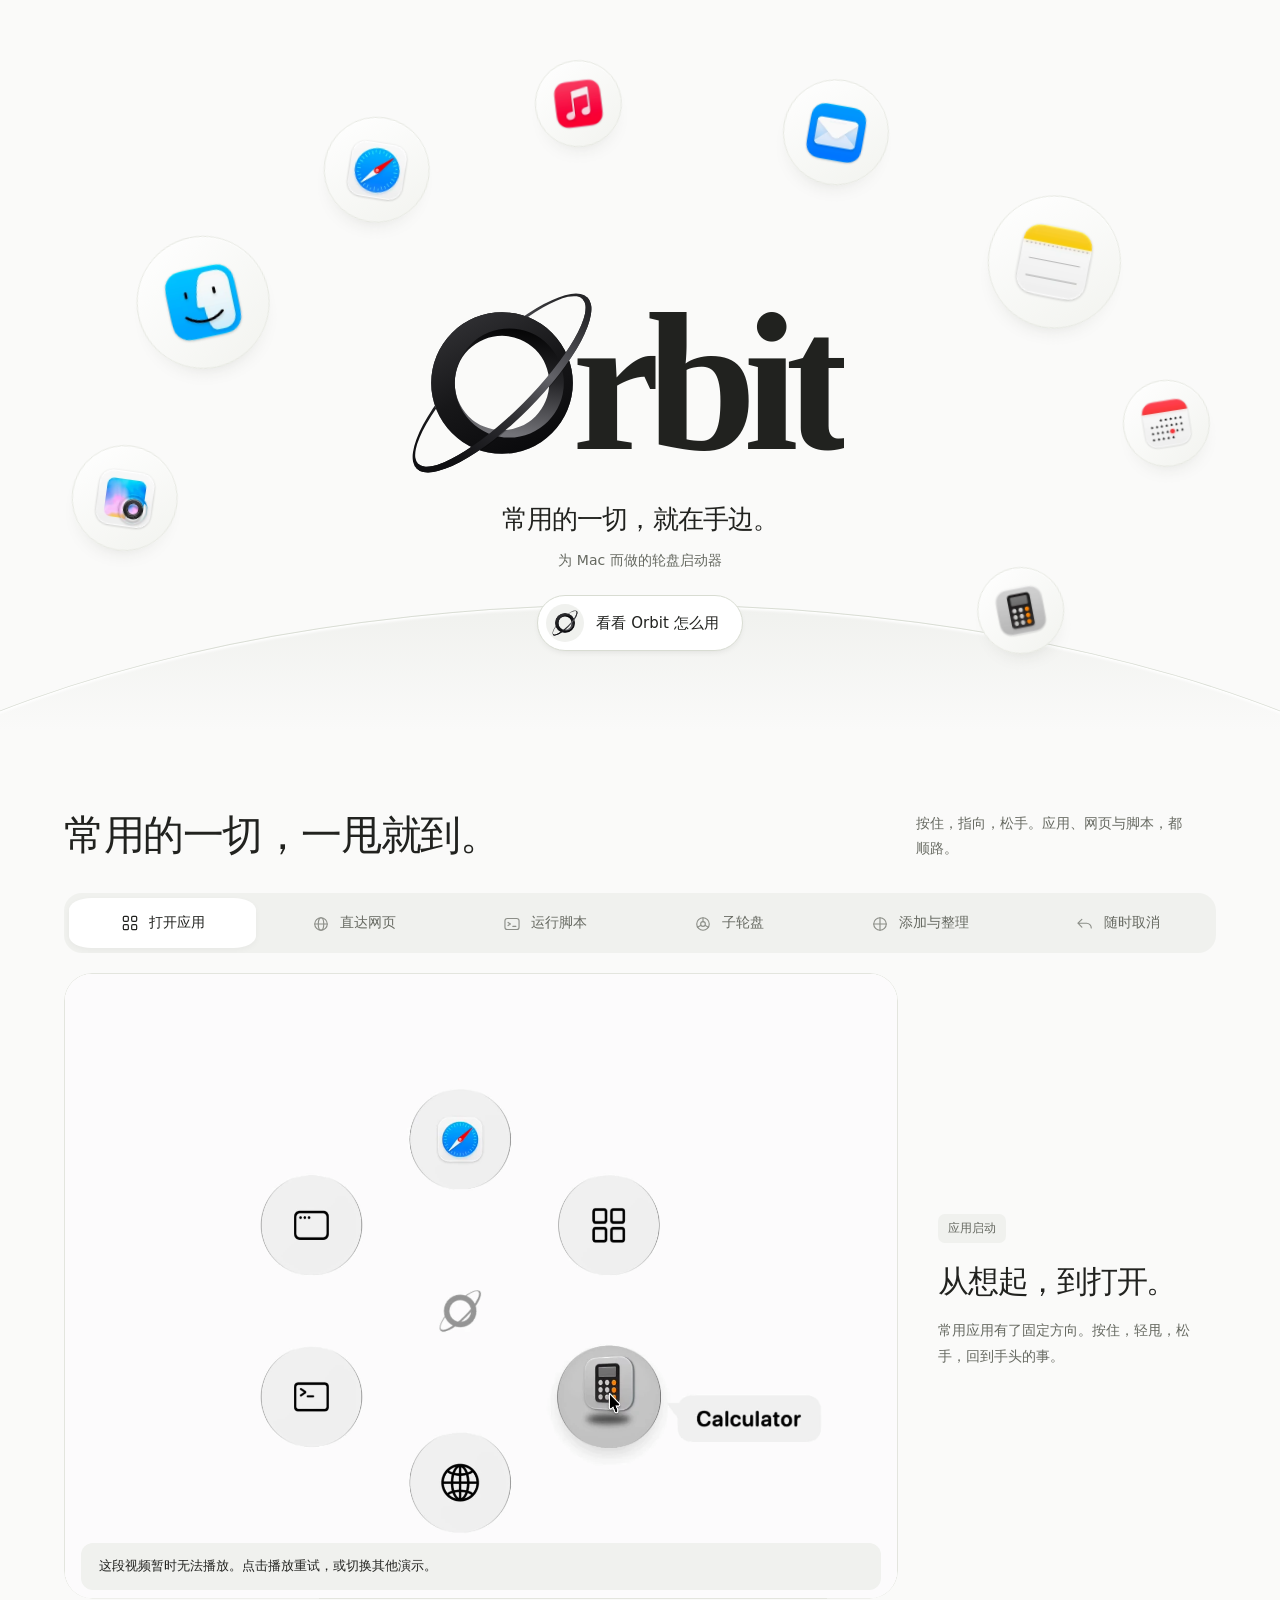
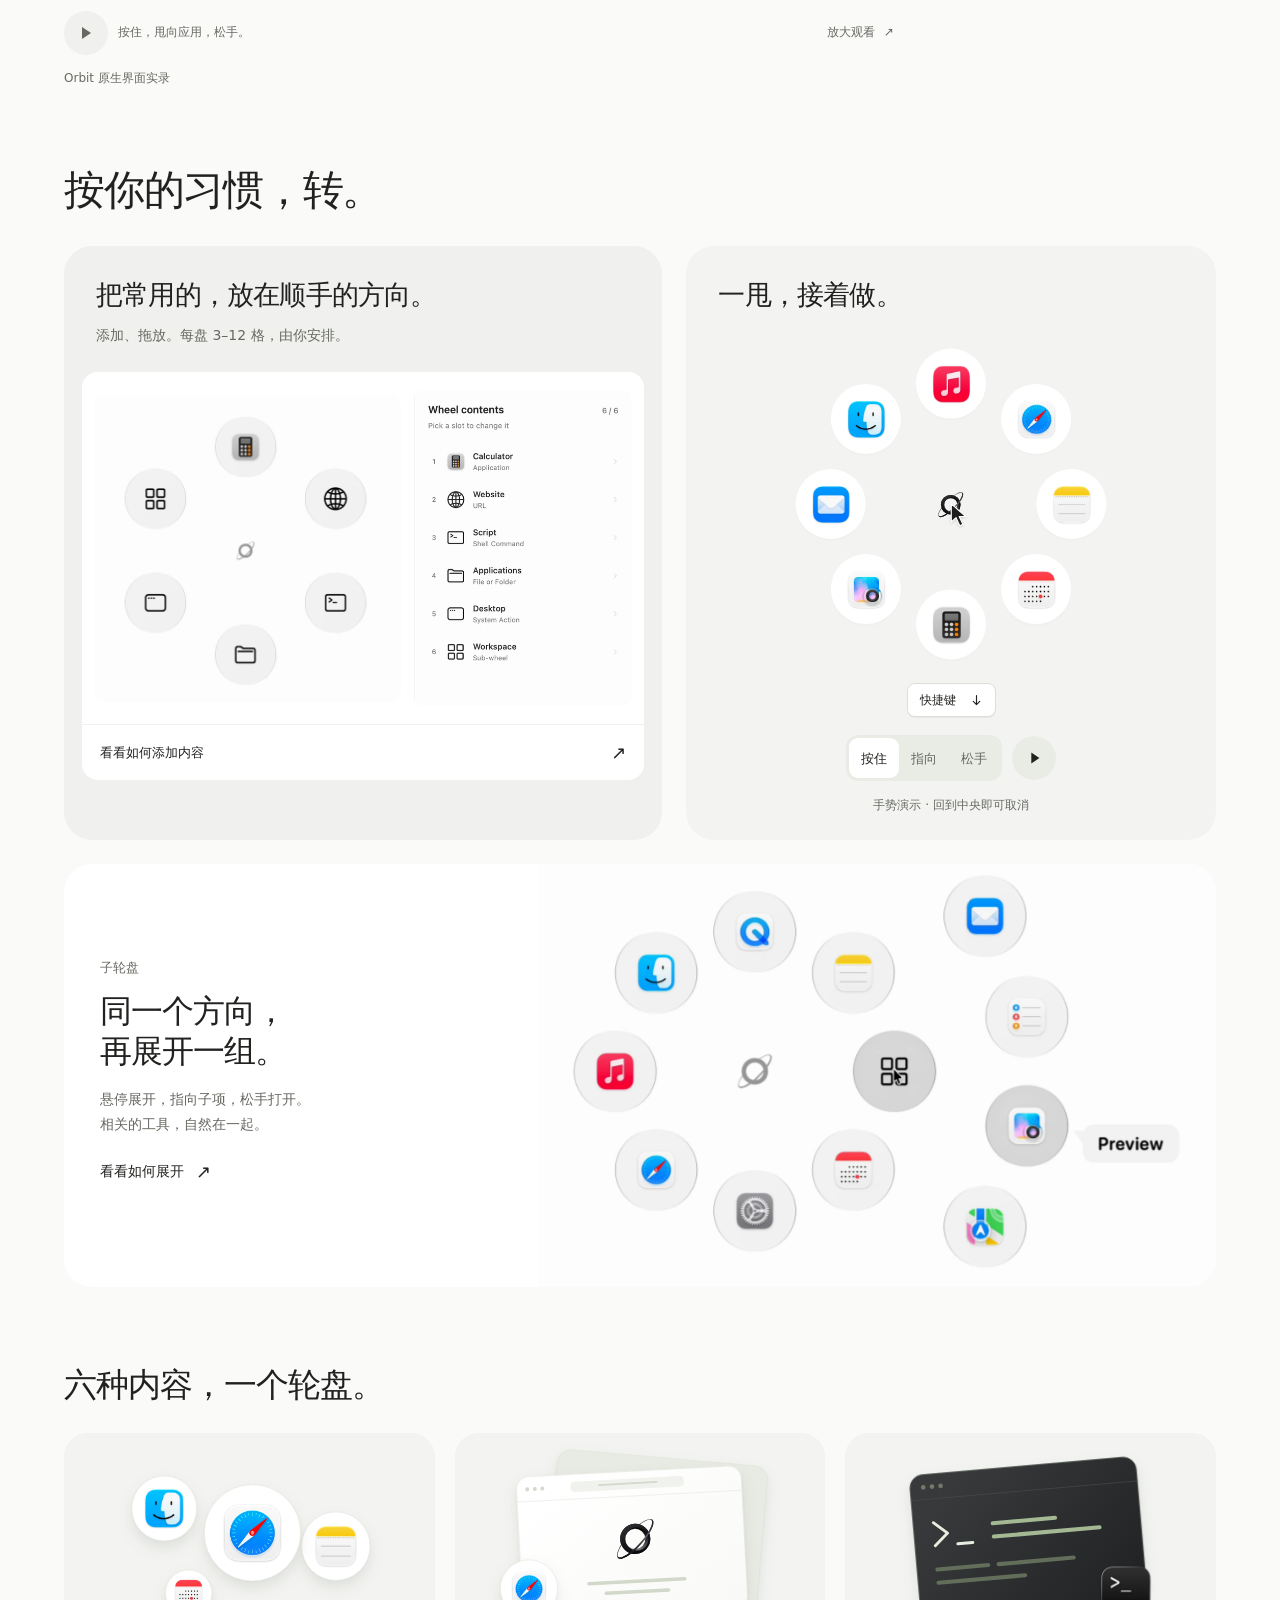
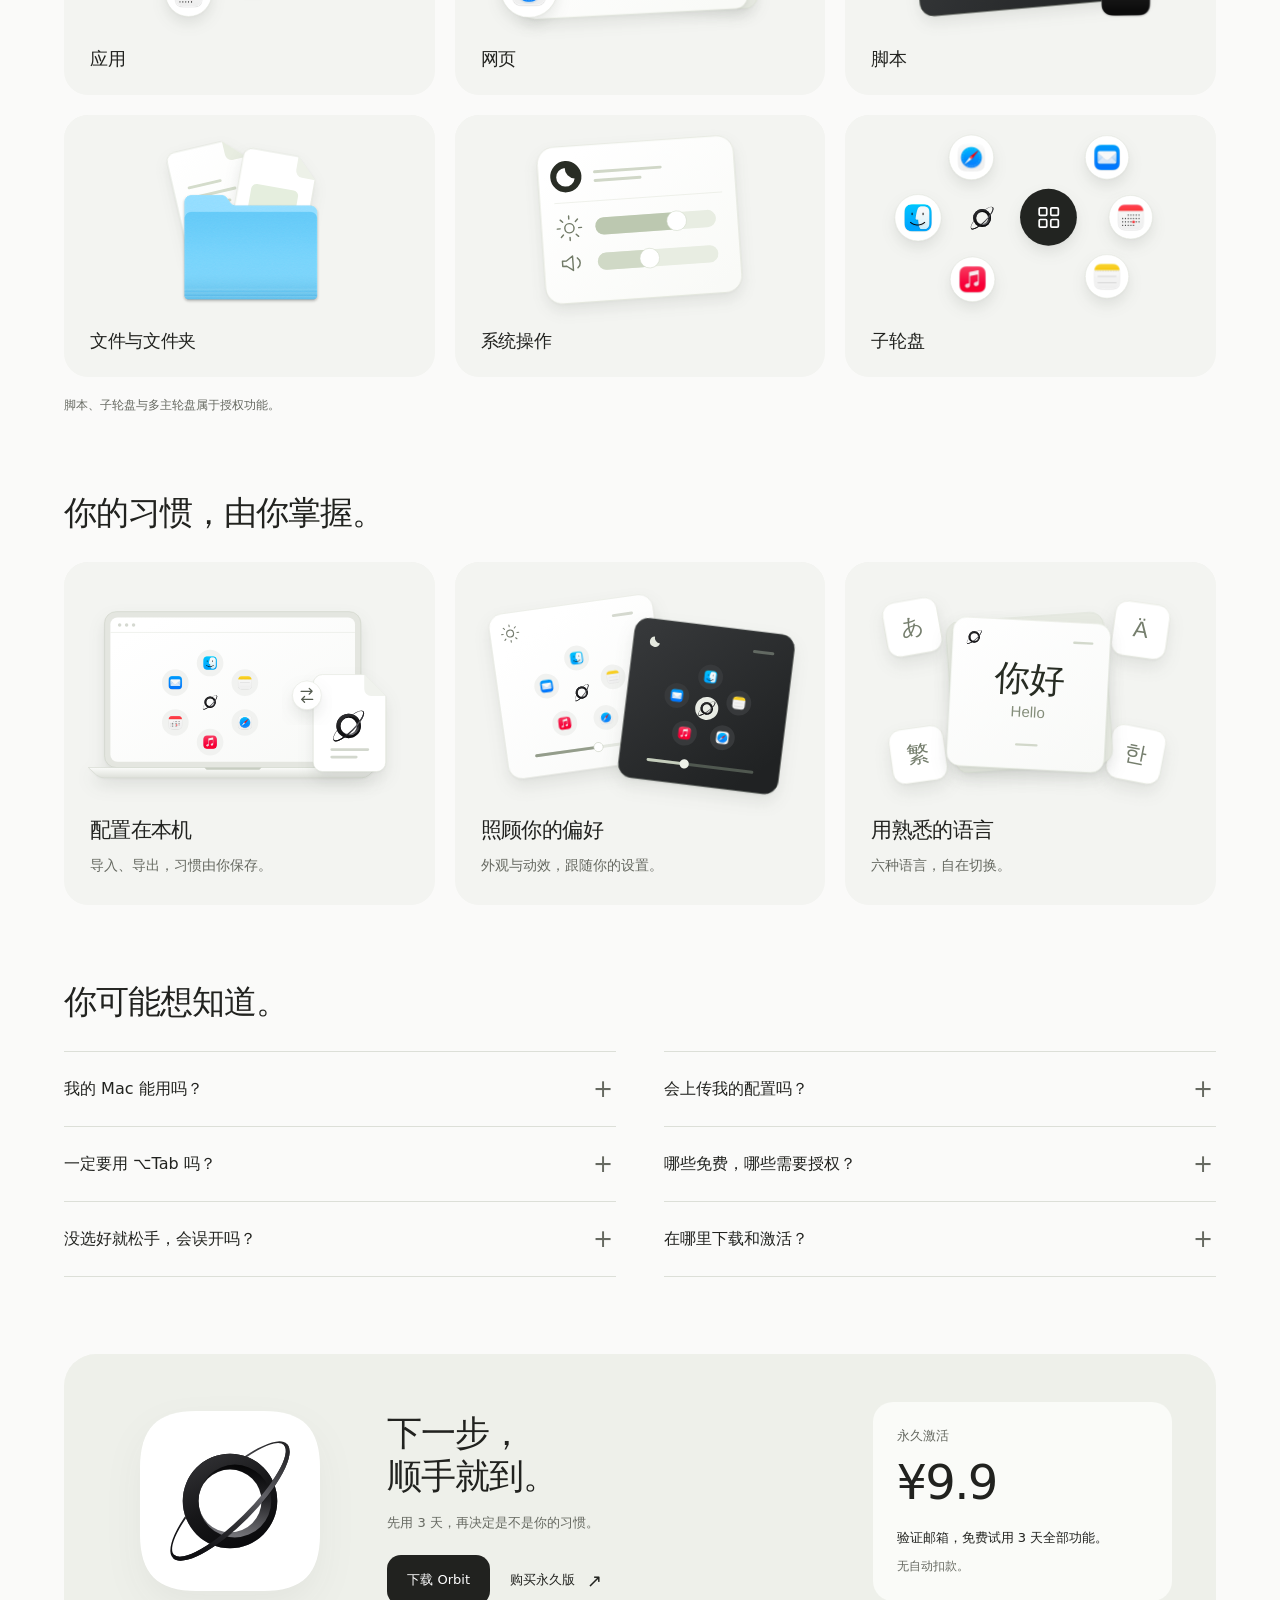
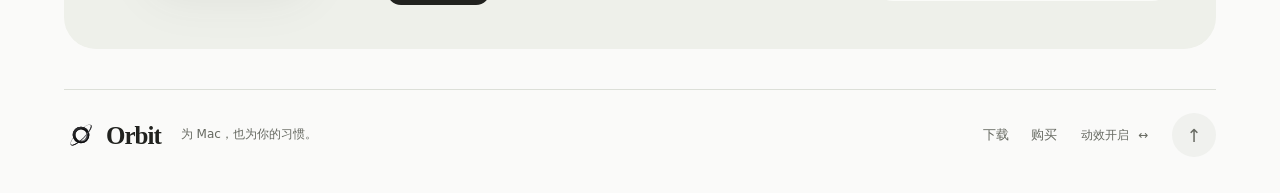
==== commit cbad47ec: "Add download and lifetime purchase pages" ====
--- a/index.html
+++ b/index.html
@@ -12,18 +12,18 @@
 <link rel="icon" type="image/png" sizes="1024x1024" href="images/icon.png">
 <link rel="icon" type="image/svg+xml" sizes="any" href="images/orbit-app-icon.svg">
 <link rel="apple-touch-icon" href="images/icon.png">
-<link rel="preload" as="image" href="images/orbit-mark.svg?v=40" type="image/svg+xml" fetchpriority="high">
+<link rel="preload" as="image" href="images/orbit-mark.svg?v=41" type="image/svg+xml" fetchpriority="high">
 <script>document.documentElement.classList.add('js');try{var p=JSON.parse(localStorage.getItem('orbit-site-preferences-v3')||'{}');document.documentElement.dataset.lang=p.lang==='en'?'en':'zh';document.documentElement.dataset.motion=p.motion===false?'off':'on';}catch(e){}var navigation=performance.getEntriesByType('navigation')[0];if(document.documentElement.dataset.motion==='off'||matchMedia('(prefers-reduced-motion:reduce)').matches||(navigator.connection&&navigator.connection.saveData)||location.hash||document.hidden||(navigation&&navigation.type==='back_forward'))document.documentElement.dataset.entry='complete';</script>
-<link rel="stylesheet" href="assets/site.css?v=40"><link rel="stylesheet" href="assets/details.css?v=40"><link rel="stylesheet" href="assets/motion.css?v=40">
-<script src="assets/cinema-core.js?v=40" defer></script><script src="assets/site.js?v=40" defer></script><script src="assets/scroll.js?v=40" defer></script><script src="assets/orbital-motion.js?v=40" defer></script><script src="assets/gesture.js?v=40" defer></script><script src="assets/navigation.js?v=40" defer></script><script src="assets/entrance.js?v=40" defer></script><script src="assets/journey.js?v=40" defer></script>
+<link rel="stylesheet" href="assets/site.css?v=41"><link rel="stylesheet" href="assets/details.css?v=41"><link rel="stylesheet" href="assets/motion.css?v=41">
+<script src="assets/cinema-core.js?v=41" defer></script><script src="assets/site.js?v=41" defer></script><script src="assets/scroll.js?v=41" defer></script><script src="assets/orbital-motion.js?v=41" defer></script><script src="assets/gesture.js?v=41" defer></script><script src="assets/navigation.js?v=41" defer></script><script src="assets/entrance.js?v=41" defer></script><script src="assets/journey.js?v=41" defer></script>
 </head>
 <body>
 <span id="nav-reveal-point" aria-hidden="true"></span>
 <a class="skip-link" href="#main"><span data-zh>跳到正文</span><span data-en>Skip to content</span></a>
 <header class="site-header"><div class="nav-inner">
-<a class="brand" href="#main" aria-label="Orbit"><picture><source srcset="images/orbit-mark.svg?v=40" type="image/svg+xml"><img src="images/orbit-mark.png?v=40" width="36" height="36" alt=""></picture><span>Orbit</span></a>
-<nav id="site-navigation" aria-label="主导航" data-label-zh="主导航" data-label-en="Main navigation"><a href="#cinema"><span data-zh>实机演示</span><span data-en>In action</span></a><a href="#make-it-yours"><span data-zh>为你而设</span><span data-en>Make it yours</span></a><a href="#faq"><span data-zh>常见问题</span><span data-en>Questions</span></a><a href="#availability" class="mobile-release"><span data-zh>发布进展</span><span data-en>Release updates</span></a></nav>
-<div class="nav-actions"><button id="language-toggle" class="plain-control" type="button" aria-label="Switch to English">EN</button><a href="#availability" class="release-link"><span data-zh>发布进展</span><span data-en>Coming soon</span><span aria-hidden="true">↗</span></a><button id="menu-toggle" class="menu-toggle" type="button" aria-controls="site-navigation" aria-expanded="false" aria-label="打开导航" data-label-zh="打开导航" data-label-en="Open navigation"><span aria-hidden="true"></span></button></div>
+<a class="brand" href="#main" aria-label="Orbit"><picture><source srcset="images/orbit-mark.svg?v=41" type="image/svg+xml"><img src="images/orbit-mark.png?v=41" width="36" height="36" alt=""></picture><span>Orbit</span></a>
+<nav id="site-navigation" aria-label="主导航" data-label-zh="主导航" data-label-en="Main navigation"><a href="#cinema"><span data-zh>实机演示</span><span data-en>In action</span></a><a href="#make-it-yours"><span data-zh>为你而设</span><span data-en>Make it yours</span></a><a href="buy.html"><span data-zh>购买</span><span data-en>Buy</span></a><a href="download.html" class="mobile-release"><span data-zh>下载 Orbit</span><span data-en>Download Orbit</span></a></nav>
+<div class="nav-actions"><button id="language-toggle" class="plain-control" type="button" aria-label="Switch to English">EN</button><a href="download.html" class="release-link"><span data-zh>下载 Orbit</span><span data-en>Download Orbit</span><span aria-hidden="true">↗</span></a><button id="menu-toggle" class="menu-toggle" type="button" aria-controls="site-navigation" aria-expanded="false" aria-label="打开导航" data-label-zh="打开导航" data-label-en="Open navigation"><span aria-hidden="true"></span></button></div>
 </div></header>
 <main id="main" tabindex="-1">
 <div class="product-journey" id="product-journey">
@@ -88,8 +88,8 @@
 </span></span><span class="wordmark-tail-frame"><span class="wordmark-tail">rbit</span></span></span><span class="sr-only">Orbit<span data-zh>，为 Mac 而做的轮盘启动器</span><span data-en>, a radial launcher for Mac</span></span></h1>
 <p class="hero-description"><span data-zh>常用的一切，就在手边。</span><span data-en>Your everyday. Within reach.</span></p>
 <p class="hero-definition"><span data-zh>为 Mac 而做的轮盘启动器</span><span data-en>A radial launcher, made for Mac.</span></p>
-<div class="hero-actions"><a href="#cinema" data-journey-link class="hero-explore-link"><span class="hero-link-icon" aria-hidden="true"><img src="images/orbit-mark.svg?v=40" width="40" height="40" alt="" decoding="sync" draggable="false"></span><span data-zh>看看 Orbit 怎么用</span><span data-en>See Orbit in action</span></a></div>
-<p class="platform-note"><span>macOS 14+</span><span class="platform-note-divider" aria-hidden="true"></span><span data-zh>即将发布</span><span data-en>Coming soon</span></p>
+<div class="hero-actions"><a href="#cinema" data-journey-link class="hero-explore-link"><span class="hero-link-icon" aria-hidden="true"><img src="images/orbit-mark.svg?v=41" width="40" height="40" alt="" decoding="sync" draggable="false"></span><span data-zh>看看 Orbit 怎么用</span><span data-en>See Orbit in action</span></a></div>
+<p class="platform-note"><span>macOS 14+</span><span class="platform-note-divider" aria-hidden="true"></span><span data-zh>免费试用 3 天</span><span data-en>3-day free trial</span></p>
 </div>
 </div>
 </div>
@@ -171,12 +171,12 @@
 <div class="capabilities" id="shortcut-types" data-reveal aria-labelledby="capabilities-title">
 <div class="capability-intro"><h3 id="capabilities-title"><span data-zh>六种内容，一个轮盘。</span><span data-en>Six kinds of shortcut. One wheel.</span></h3></div>
 <ul class="capability-list">
-<li data-reveal="gallery"><figure><img class="capability-art" src="images/capabilities/apps.svg?v=40" width="640" height="360" loading="lazy" decoding="async" alt="Safari、Finder 和其他原版应用图标。" data-alt-zh="Safari、Finder 和其他原版应用图标。" data-alt-en="Original Safari, Finder, and other app icons."><figcaption class="capability-title"><span data-zh>应用</span><span data-en>Apps</span></figcaption></figure></li>
-<li data-reveal="gallery"><figure><img class="capability-art" src="images/capabilities/web.svg?v=40" width="640" height="360" loading="lazy" decoding="async" alt="浏览器窗口与 Safari 图标，示意一键打开网页。" data-alt-zh="浏览器窗口与 Safari 图标，示意一键打开网页。" data-alt-en="A browser window and Safari icon illustrating a website shortcut."><figcaption class="capability-title"><span data-zh>网页</span><span data-en>Websites</span></figcaption></figure></li>
-<li data-reveal="gallery"><figure><img class="capability-art" src="images/capabilities/scripts.svg?v=40" width="640" height="360" loading="lazy" decoding="async" alt="终端窗口和原版 Terminal 图标，示意运行脚本。" data-alt-zh="终端窗口和原版 Terminal 图标，示意运行脚本。" data-alt-en="A terminal window and the original Terminal icon illustrating scripts."><figcaption class="capability-title"><span data-zh>脚本</span><span data-en>Scripts</span></figcaption></figure></li>
-<li data-reveal="gallery"><figure><img class="capability-art" src="images/capabilities/files.svg?v=40" width="640" height="360" loading="lazy" decoding="async" alt="原版 Mac 文件夹与文件，示意文件快捷入口。" data-alt-zh="原版 Mac 文件夹与文件，示意文件快捷入口。" data-alt-en="An original Mac folder with documents illustrating file shortcuts."><figcaption class="capability-title"><span data-zh>文件与文件夹</span><span data-en>Files & folders</span></figcaption></figure></li>
-<li data-reveal="gallery"><figure><img class="capability-art" src="images/capabilities/system.svg?v=40" width="640" height="360" loading="lazy" decoding="async" alt="深色外观、亮度与音量控制的示意图。" data-alt-zh="深色外观、亮度与音量控制的示意图。" data-alt-en="An illustration of dark appearance, brightness, and volume controls."><figcaption class="capability-title"><span data-zh>系统操作</span><span data-en>System actions</span></figcaption></figure></li>
-<li data-reveal="gallery"><figure><img class="capability-art" src="images/capabilities/subwheel.svg?v=40" width="640" height="360" loading="lazy" decoding="async" alt="彩色应用圆球旁展开一组子轮盘，中央使用原版 Orbit 标识。" data-alt-zh="彩色应用圆球旁展开一组子轮盘，中央使用原版 Orbit 标识。" data-alt-en="A group of original app icons expanding beside a wheel with the original Orbit mark."><figcaption class="capability-title"><span data-zh>子轮盘</span><span data-en>Sub-wheels</span></figcaption></figure></li>
+<li data-reveal="gallery"><figure><img class="capability-art" src="images/capabilities/apps.svg?v=41" width="640" height="360" loading="lazy" decoding="async" alt="Safari、Finder 和其他原版应用图标。" data-alt-zh="Safari、Finder 和其他原版应用图标。" data-alt-en="Original Safari, Finder, and other app icons."><figcaption class="capability-title"><span data-zh>应用</span><span data-en>Apps</span></figcaption></figure></li>
+<li data-reveal="gallery"><figure><img class="capability-art" src="images/capabilities/web.svg?v=41" width="640" height="360" loading="lazy" decoding="async" alt="浏览器窗口与 Safari 图标，示意一键打开网页。" data-alt-zh="浏览器窗口与 Safari 图标，示意一键打开网页。" data-alt-en="A browser window and Safari icon illustrating a website shortcut."><figcaption class="capability-title"><span data-zh>网页</span><span data-en>Websites</span></figcaption></figure></li>
+<li data-reveal="gallery"><figure><img class="capability-art" src="images/capabilities/scripts.svg?v=41" width="640" height="360" loading="lazy" decoding="async" alt="终端窗口和原版 Terminal 图标，示意运行脚本。" data-alt-zh="终端窗口和原版 Terminal 图标，示意运行脚本。" data-alt-en="A terminal window and the original Terminal icon illustrating scripts."><figcaption class="capability-title"><span data-zh>脚本</span><span data-en>Scripts</span></figcaption></figure></li>
+<li data-reveal="gallery"><figure><img class="capability-art" src="images/capabilities/files.svg?v=41" width="640" height="360" loading="lazy" decoding="async" alt="原版 Mac 文件夹与文件，示意文件快捷入口。" data-alt-zh="原版 Mac 文件夹与文件，示意文件快捷入口。" data-alt-en="An original Mac folder with documents illustrating file shortcuts."><figcaption class="capability-title"><span data-zh>文件与文件夹</span><span data-en>Files & folders</span></figcaption></figure></li>
+<li data-reveal="gallery"><figure><img class="capability-art" src="images/capabilities/system.svg?v=41" width="640" height="360" loading="lazy" decoding="async" alt="深色外观、亮度与音量控制的示意图。" data-alt-zh="深色外观、亮度与音量控制的示意图。" data-alt-en="An illustration of dark appearance, brightness, and volume controls."><figcaption class="capability-title"><span data-zh>系统操作</span><span data-en>System actions</span></figcaption></figure></li>
+<li data-reveal="gallery"><figure><img class="capability-art" src="images/capabilities/subwheel.svg?v=41" width="640" height="360" loading="lazy" decoding="async" alt="彩色应用圆球旁展开一组子轮盘，中央使用原版 Orbit 标识。" data-alt-zh="彩色应用圆球旁展开一组子轮盘，中央使用原版 Orbit 标识。" data-alt-en="A group of original app icons expanding beside a wheel with the original Orbit mark."><figcaption class="capability-title"><span data-zh>子轮盘</span><span data-en>Sub-wheels</span></figcaption></figure></li>
 </ul>
 <p class="license-note"><span data-zh>脚本、子轮盘与多主轮盘属于授权功能。</span><span data-en>Scripts, sub-wheels, and multiple wheels are licensed features.</span></p>
 </div>
@@ -185,33 +185,33 @@
 <h2 class="quiet-heading"><span data-zh>你的习惯，由你掌握。</span><span data-en>Your setup. Yours to keep.</span></h2>
 <div class="comfort-grid">
 <figure class="comfort-card" data-reveal="gallery">
-<img class="comfort-art" src="images/features/local.svg?v=40" width="640" height="440" loading="lazy" decoding="async" alt="Mac 上的 Orbit 轮盘与配置文件，双向箭头表示导入和导出。" data-alt-zh="Mac 上的 Orbit 轮盘与配置文件，双向箭头表示导入和导出。" data-alt-en="Illustration of an Orbit wheel on a Mac and a configuration file, with import and export arrows.">
+<img class="comfort-art" src="images/features/local.svg?v=41" width="640" height="440" loading="lazy" decoding="async" alt="Mac 上的 Orbit 轮盘与配置文件，双向箭头表示导入和导出。" data-alt-zh="Mac 上的 Orbit 轮盘与配置文件，双向箭头表示导入和导出。" data-alt-en="Illustration of an Orbit wheel on a Mac and a configuration file, with import and export arrows.">
 <figcaption class="comfort-copy"><h3><span data-zh>配置在本机</span><span data-en>Locally yours</span></h3><p><span data-zh>导入、导出，习惯由你保存。</span><span data-en>Import, export, and keep your setup.</span></p></figcaption>
 </figure>
 <figure class="comfort-card" data-reveal="gallery">
-<img class="comfort-art" src="images/features/appearance.svg?v=40" width="640" height="440" loading="lazy" decoding="async" alt="同一组彩色应用图标，在浅色与深色外观中呈现。" data-alt-zh="同一组彩色应用图标，在浅色与深色外观中呈现。" data-alt-en="Illustration of the same original app icons in light and dark appearances.">
+<img class="comfort-art" src="images/features/appearance.svg?v=41" width="640" height="440" loading="lazy" decoding="async" alt="同一组彩色应用图标，在浅色与深色外观中呈现。" data-alt-zh="同一组彩色应用图标，在浅色与深色外观中呈现。" data-alt-en="Illustration of the same original app icons in light and dark appearances.">
 <figcaption class="comfort-copy"><h3><span data-zh>照顾你的偏好</span><span data-en>Comfort comes first</span></h3><p><span data-zh>外观与动效，跟随你的设置。</span><span data-en>Appearance and motion follow your settings.</span></p></figcaption>
 </figure>
 <figure class="comfort-card" data-reveal="gallery">
-<img class="comfort-art" src="images/features/languages.svg?v=40" width="640" height="440" loading="lazy" decoding="async" alt="简体中文、繁體中文、English、日本語、한국어 和 Deutsch 六种语言卡片。" data-alt-zh="简体中文、繁體中文、English、日本語、한국어 和 Deutsch 六种语言卡片。" data-alt-en="Illustration of six language cards: Simplified Chinese, Traditional Chinese, English, Japanese, Korean, and German.">
+<img class="comfort-art" src="images/features/languages.svg?v=41" width="640" height="440" loading="lazy" decoding="async" alt="简体中文、繁體中文、English、日本語、한국어 和 Deutsch 六种语言卡片。" data-alt-zh="简体中文、繁體中文、English、日本語、한국어 和 Deutsch 六种语言卡片。" data-alt-en="Illustration of six language cards: Simplified Chinese, Traditional Chinese, English, Japanese, Korean, and German.">
 <figcaption class="comfort-copy"><h3><span data-zh>用熟悉的语言</span><span data-en>Feel right at home</span></h3><p><span data-zh>六种语言，自在切换。</span><span data-en>Six languages. Your choice.</span></p></figcaption>
 </figure>
 </div>
 </section>
-<section class="faq-section shell section detail-faq" id="faq" aria-label="你可能想知道。" data-label-zh="你可能想知道。" data-label-en="Good to know."><div class="faq-intro" data-reveal><h2 id="faq-title"><span data-zh>你可能想知道。</span><span data-en>Good to know.</span></h2></div><div class="faq-list"><div class="faq-column"><details><summary><span data-zh>我的 Mac 能用吗？</span><span data-en>Will it work on my Mac?</span><span class="faq-plus" aria-hidden="true">+</span></summary><div class="faq-answer"><p><span data-zh>Orbit 运行于 macOS 14 及更新版本。尚未公开发布，正式下载时会注明安装包支持的芯片架构。</span><span data-en>Orbit runs on macOS 14 and later. It has not been publicly released yet. Supported chip architectures will be listed with the download.</span></p></div></details>
+<section class="faq-section shell section detail-faq" id="faq" aria-label="你可能想知道。" data-label-zh="你可能想知道。" data-label-en="Good to know."><div class="faq-intro" data-reveal><h2 id="faq-title"><span data-zh>你可能想知道。</span><span data-en>Good to know.</span></h2></div><div class="faq-list"><div class="faq-column"><details><summary><span data-zh>我的 Mac 能用吗？</span><span data-en>Will it work on my Mac?</span><span class="faq-plus" aria-hidden="true">+</span></summary><div class="faq-answer"><p><span data-zh>Orbit 运行于 macOS 14 及更新版本。<a href="download.html">下载页</a>提供安装说明，并会随正式安装包标注支持的芯片架构。</span><span data-en>Orbit runs on macOS 14 and later. The <a href="download.html">download page</a> includes installation guidance and will list the architectures supported by the published package.</span></p></div></details>
 <details><summary><span data-zh>一定要用 ⌥Tab 吗？</span><span data-en>Do I have to use ⌥Tab?</span><span class="faq-plus" aria-hidden="true">+</span></summary><div class="faq-answer"><p><span data-zh>不用。在「设置 → 怎么打开」录入顺手的快捷键即可。也可以选鼠标中键或侧键；鼠标触发需要辅助功能权限。</span><span data-en>No. Choose a shortcut in Settings → Opening. You can also use a middle or side mouse button; mouse activation needs Accessibility permission.</span></p></div></details>
 <details><summary><span data-zh>没选好就松手，会误开吗？</span><span data-en>What if I release without choosing?</span><span class="faq-plus" aria-hidden="true">+</span></summary><div class="faq-answer"><p><span data-zh>指针还在中央死区时，松手直接收起，什么也不打开。想取消也可以按 Esc。「取消」实机演示展示的就是这个动作。</span><span data-en>If the pointer is in the central dead zone, releasing closes the wheel without opening anything. Esc cancels too. The Cancel recording shows this gesture.</span></p></div></details>
 </div><div class="faq-column"><details><summary><span data-zh>会上传我的配置吗？</span><span data-en>Where does my setup live?</span><span class="faq-plus" aria-hidden="true">+</span></summary><div class="faq-answer"><p><span data-zh>轮盘配置保存在 Mac 本地，支持导入导出。基础启动功能不需要联网；授权激活与校验会联系授权服务。你打开的网页和自己设置的脚本可能访问网络。</span><span data-en>Your configuration is stored locally and supports import/export. Basic launching needs no connection. Activation and license checks contact a licensing service. Websites and your own scripts may access the network.</span></p></div></details>
-<details><summary><span data-zh>哪些免费，哪些需要授权？</span><span data-en>What’s free, and what is licensed?</span><span class="faq-plus" aria-hidden="true">+</span></summary><div class="faq-answer"><p><span data-zh>基础功能包括一个主轮盘、每盘 3–12 格、应用、文件、网页、系统操作、外观自定义和导入导出。子轮盘、多主轮盘、Shell 与 AppleScript 属于授权功能。永久激活 ¥9.9；验证邮箱后可免费试用 3 天全部功能，无自动扣款。当前尚未开售，正在准备正式发布。</span><span data-en>Core features include one main wheel with 3–12 slots, apps, files, websites, system actions, appearance settings, and import/export. Sub-wheels, multiple wheels, shell commands, and AppleScript are licensed features. Lifetime activation is ¥9.9. Verify your email for a 3-day full-feature trial, with no automatic billing. Public release is in preparation.</span></p></div></details>
-<details><summary><span data-zh>现在可以下载吗？</span><span data-en>Can I download Orbit now?</span><span class="faq-plus" aria-hidden="true">+</span></summary><div class="faq-answer"><p><span data-zh>目前没有公开下载。这里先带你认识 Orbit，下载和购买方式会在准备好后公布。</span><span data-en>There is no public download yet. This page introduces Orbit; download and purchase details will follow when they are ready.</span></p></div></details></div></div></section>
+<details><summary><span data-zh>哪些免费，哪些需要授权？</span><span data-en>What’s free, and what is licensed?</span><span class="faq-plus" aria-hidden="true">+</span></summary><div class="faq-answer"><p><span data-zh>基础功能包括一个主轮盘、每盘 3–12 格、应用、文件、网页、系统操作、外观自定义和导入导出。子轮盘、多主轮盘、Shell 与 AppleScript 属于授权功能。永久激活 ¥9.9；验证邮箱后可免费试用 3 天全部功能，无自动扣款。完整购买方式与 CDK 激活步骤见<a href="buy.html">购买页</a>。</span><span data-en>Core features include one main wheel with 3–12 slots, apps, files, websites, system actions, appearance settings, and import/export. Sub-wheels, multiple wheels, shell commands, and AppleScript are licensed features. Lifetime activation is ¥9.9. Verify your email for a 3-day full-feature trial, with no automatic billing. See the <a href="buy.html">purchase page</a> for purchase availability and CDK activation steps.</span></p></div></details>
+<details><summary><span data-zh>在哪里下载和激活？</span><span data-en>Where do I download and activate?</span><span class="faq-plus" aria-hidden="true">+</span></summary><div class="faq-answer"><p><span data-zh><a href="download.html">下载页</a>会提供正式安装包及安装步骤；<a href="buy.html">购买页</a>说明永久激活方式。正式下载与付款入口以对应页面公布的状态为准。</span><span data-en>The <a href="download.html">download page</a> provides release availability and installation steps. The <a href="buy.html">purchase page</a> explains lifetime activation. Each page shows whether downloads and payments are open.</span></p></div></details></div></div></section>
 <section class="closing shell detail-closing" data-reveal id="availability" aria-label="让每一次切换都顺手一点。" data-label-zh="让每一次切换都顺手一点。" data-label-en="Make your next move feel natural.">
 <div class="release-panel">
 <div class="release-art" aria-hidden="true" data-reveal="brand"><img src="images/orbit-app-icon.svg" width="512" height="512" alt="" loading="lazy" decoding="async"></div>
 <div class="closing-intro">
-<p class="release-state"><span class="release-state-dot" aria-hidden="true"></span><span data-zh>正在准备公开发布</span><span data-en>Preparing for public release</span></p>
+
 <h2 id="closing-title"><span data-zh>下一步，<em>顺手就到。</em></span><span data-en>Your next move.<br><em>Just a flick away.</em></span></h2>
-<p class="release-status"><span data-zh>下载和购买方式，将在准备好后公布。</span><span data-en>Download and purchase details will follow at launch.</span></p>
-<a href="#cinema" class="detail-link"><span data-zh>再看一次实机演示</span><span data-en>Watch Orbit in action</span><span aria-hidden="true">↗</span></a>
+<p class="release-status"><span data-zh>先用 3 天，再决定是不是你的习惯。</span><span data-en>Try it for 3 days. See how it fits your day.</span></p>
+<div class="release-actions"><a href="download.html" class="button button-ink"><span data-zh>下载 Orbit</span><span data-en>Download Orbit</span></a><a href="buy.html" class="detail-link"><span data-zh>购买永久版</span><span data-en>Get lifetime</span><span aria-hidden="true">↗</span></a></div>
 </div>
 <div class="release-offer">
 <p class="release-price"><span><span data-zh>永久激活</span><span data-en>Lifetime activation</span></span><strong>¥9.9</strong></p>
@@ -221,6 +221,6 @@
 </div>
 </section>
 </main>
-<footer class="site-footer shell"><a class="footer-brand" href="#main"><picture><source srcset="images/orbit-mark.svg?v=40" type="image/svg+xml"><img src="images/orbit-mark.png?v=40" width="36" height="36" alt="" loading="lazy" decoding="async"></picture><span>Orbit</span></a><span class="footer-note"><span data-zh>为 Mac，也为你的习惯。</span><span data-en>For your Mac. For your way of working.</span></span><button id="motion-toggle" type="button" class="text-button" aria-pressed="true"><span id="motion-label"><span data-zh>动效开启</span><span data-en>Motion on</span></span><span aria-hidden="true">↔</span></button><a class="text-button" href="#main" aria-label="回到顶部" data-label-zh="回到顶部" data-label-en="Back to top">↑</a></footer>
+<footer class="site-footer shell"><a class="footer-brand" href="#main"><picture><source srcset="images/orbit-mark.svg?v=41" type="image/svg+xml"><img src="images/orbit-mark.png?v=41" width="36" height="36" alt="" loading="lazy" decoding="async"></picture><span>Orbit</span></a><span class="footer-note"><span data-zh>为 Mac，也为你的习惯。</span><span data-en>For your Mac. For your way of working.</span></span><div class="footer-pages"><a href="download.html"><span data-zh>下载</span><span data-en>Download</span></a><a href="buy.html"><span data-zh>购买</span><span data-en>Buy</span></a></div><button id="motion-toggle" type="button" class="text-button" aria-pressed="true"><span id="motion-label"><span data-zh>动效开启</span><span data-en>Motion on</span></span><span aria-hidden="true">↔</span></button><a class="text-button" href="#main" aria-label="回到顶部" data-label-zh="回到顶部" data-label-en="Back to top">↑</a></footer>
 </body>
 </html>
--- a/assets/details.css
+++ b/assets/details.css
@@ -96,6 +96,13 @@
 .detail-closing h2 em {display:block;font-style:normal}
 .detail-closing .release-status {max-width:28em;color:var(--muted);font-size:13px;line-height:1.75;text-wrap:pretty}
 .detail-closing .detail-link {margin-top:10px;font-size:13px}
+.release-actions {display:flex;align-items:center;flex-wrap:wrap;gap:8px 20px;margin-top:20px}
+.release-actions .detail-link {margin-top:0}
+.release-actions .button {font-size:13px;padding-inline:20px}
+.footer-pages {display:flex;align-items:center;gap:22px}
+.footer-pages a {display:inline-flex;align-items:center;min-height:44px;color:var(--muted);font-size:13px}
+.detail-faq .faq-answer a {text-decoration:underline;text-underline-offset:4px}
+@media(max-width:640px) {.footer-pages {grid-row:3;grid-column:1 / -1}}
 .release-offer {min-width:0;padding:24px;border-radius:20px;background:#fafbf8}
 .release-price {display:flex;flex-direction:column;gap:10px}
 .release-price > span {color:var(--muted);font-size:13px;line-height:1.5}
